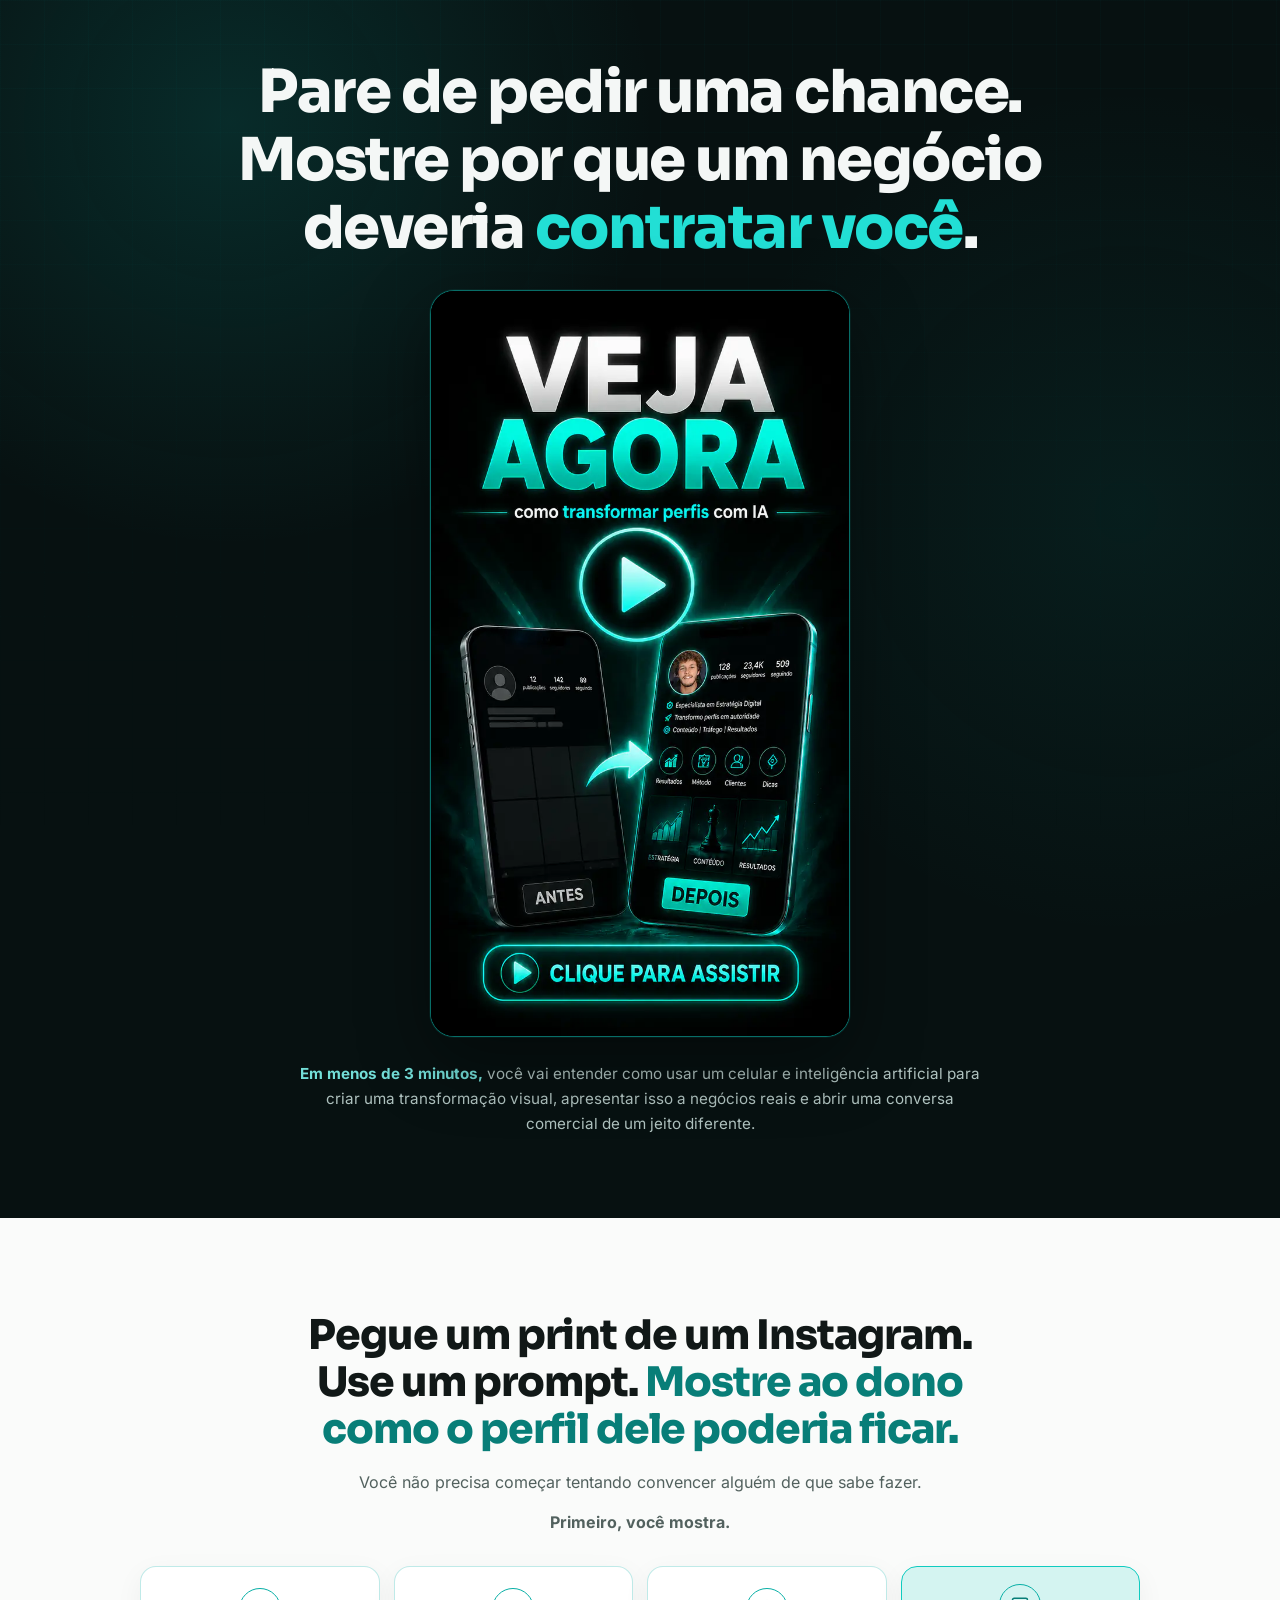
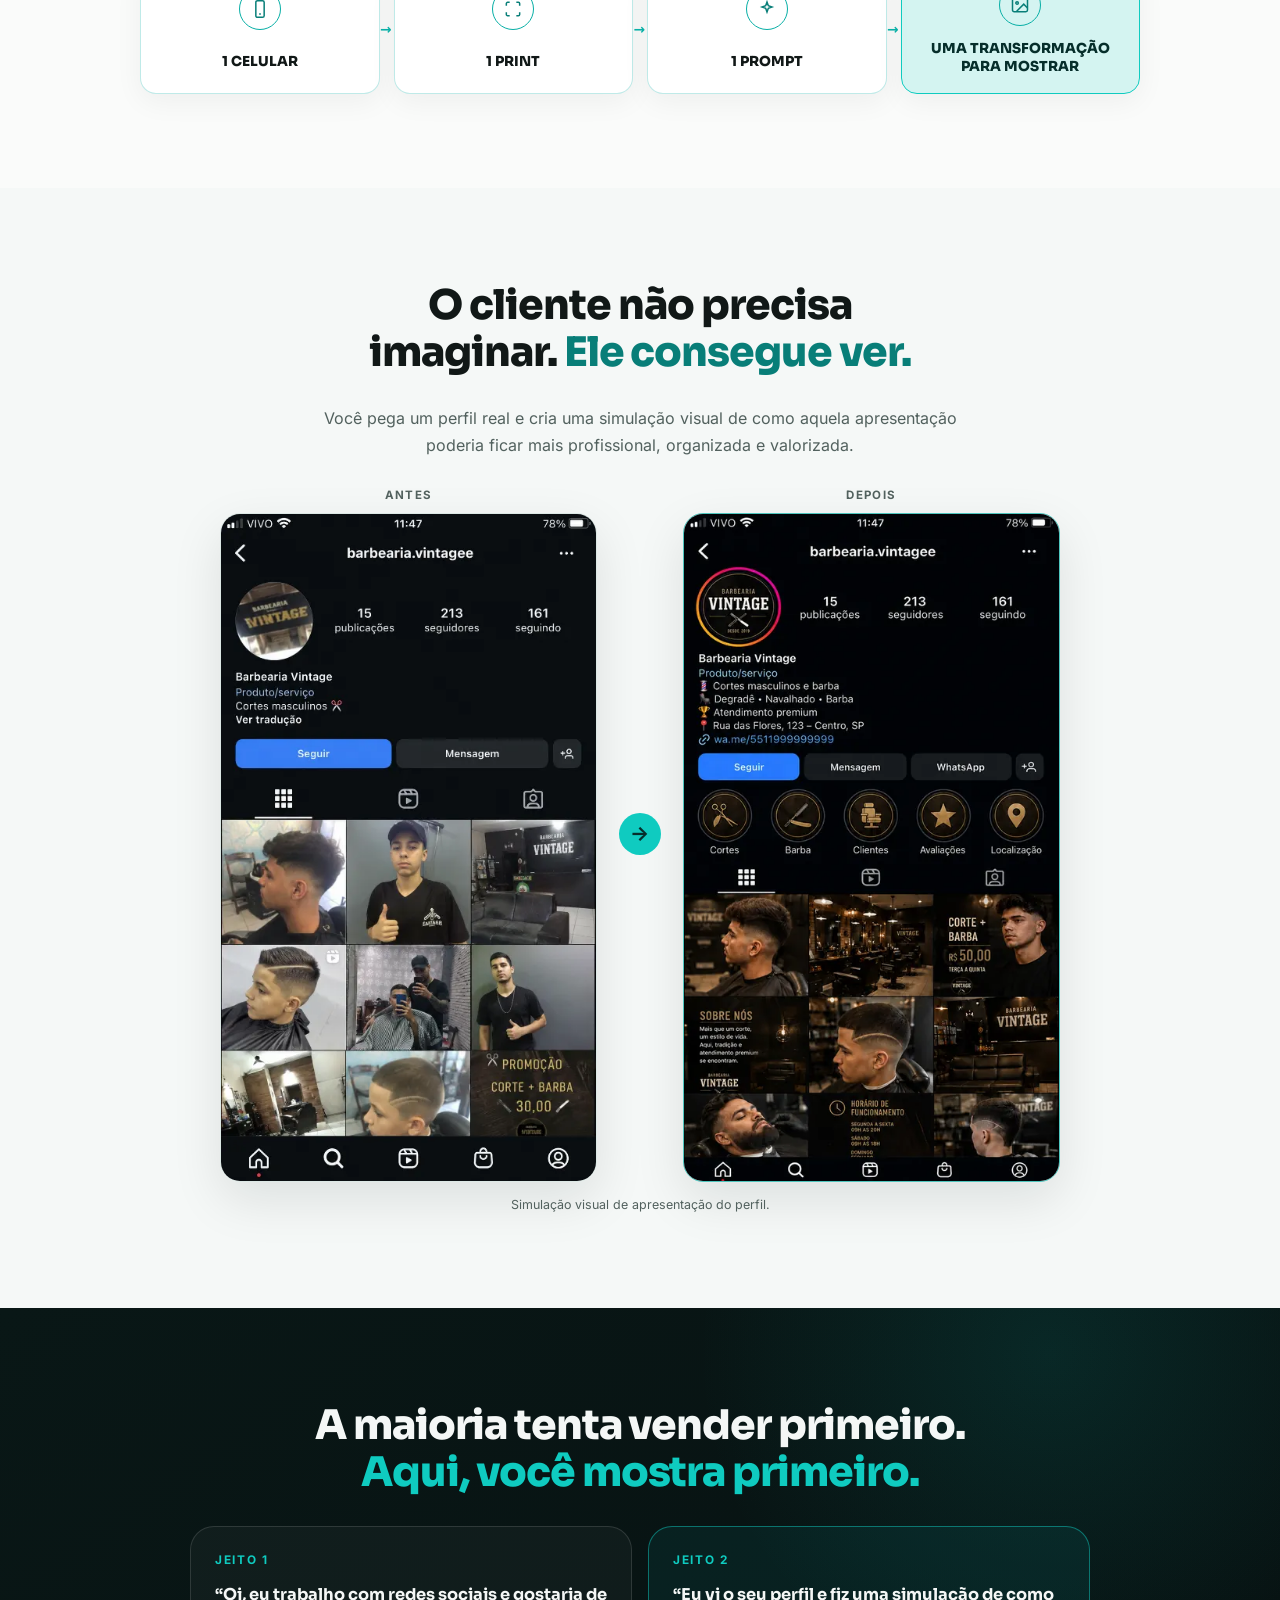
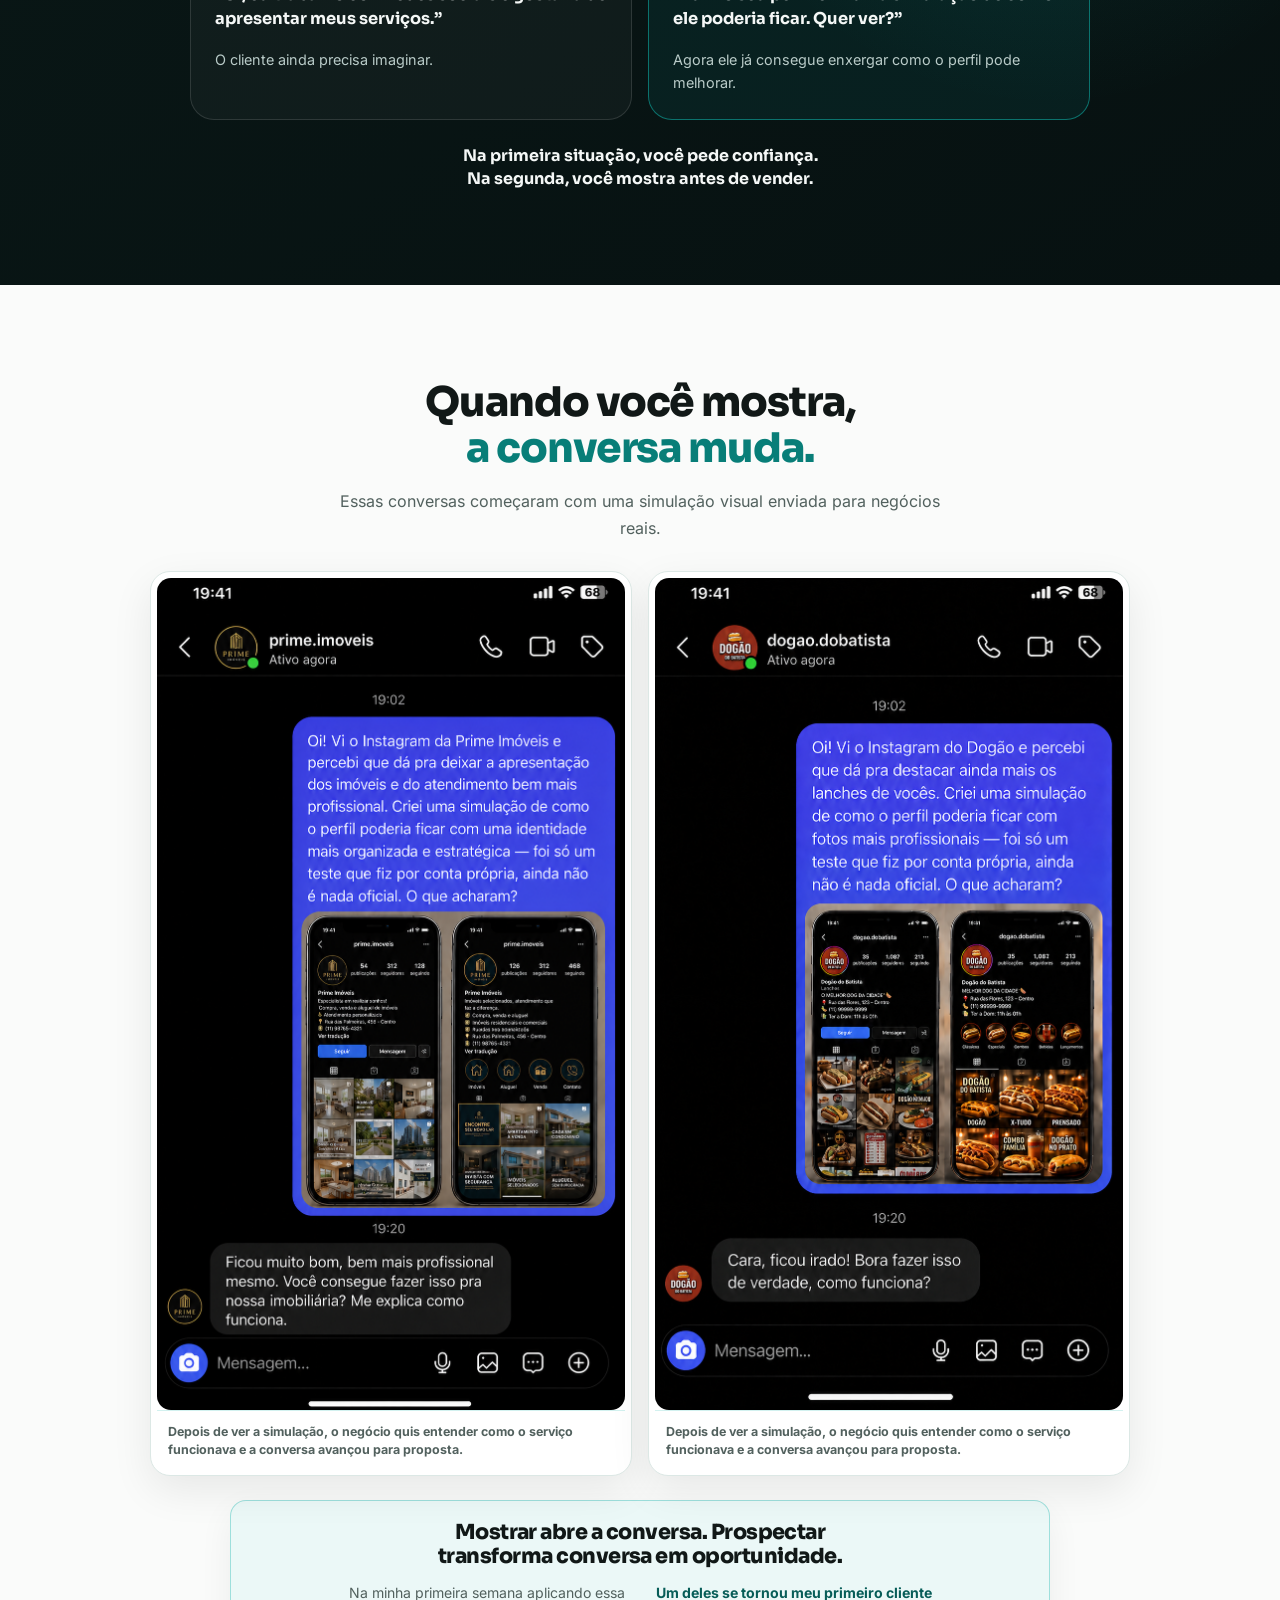
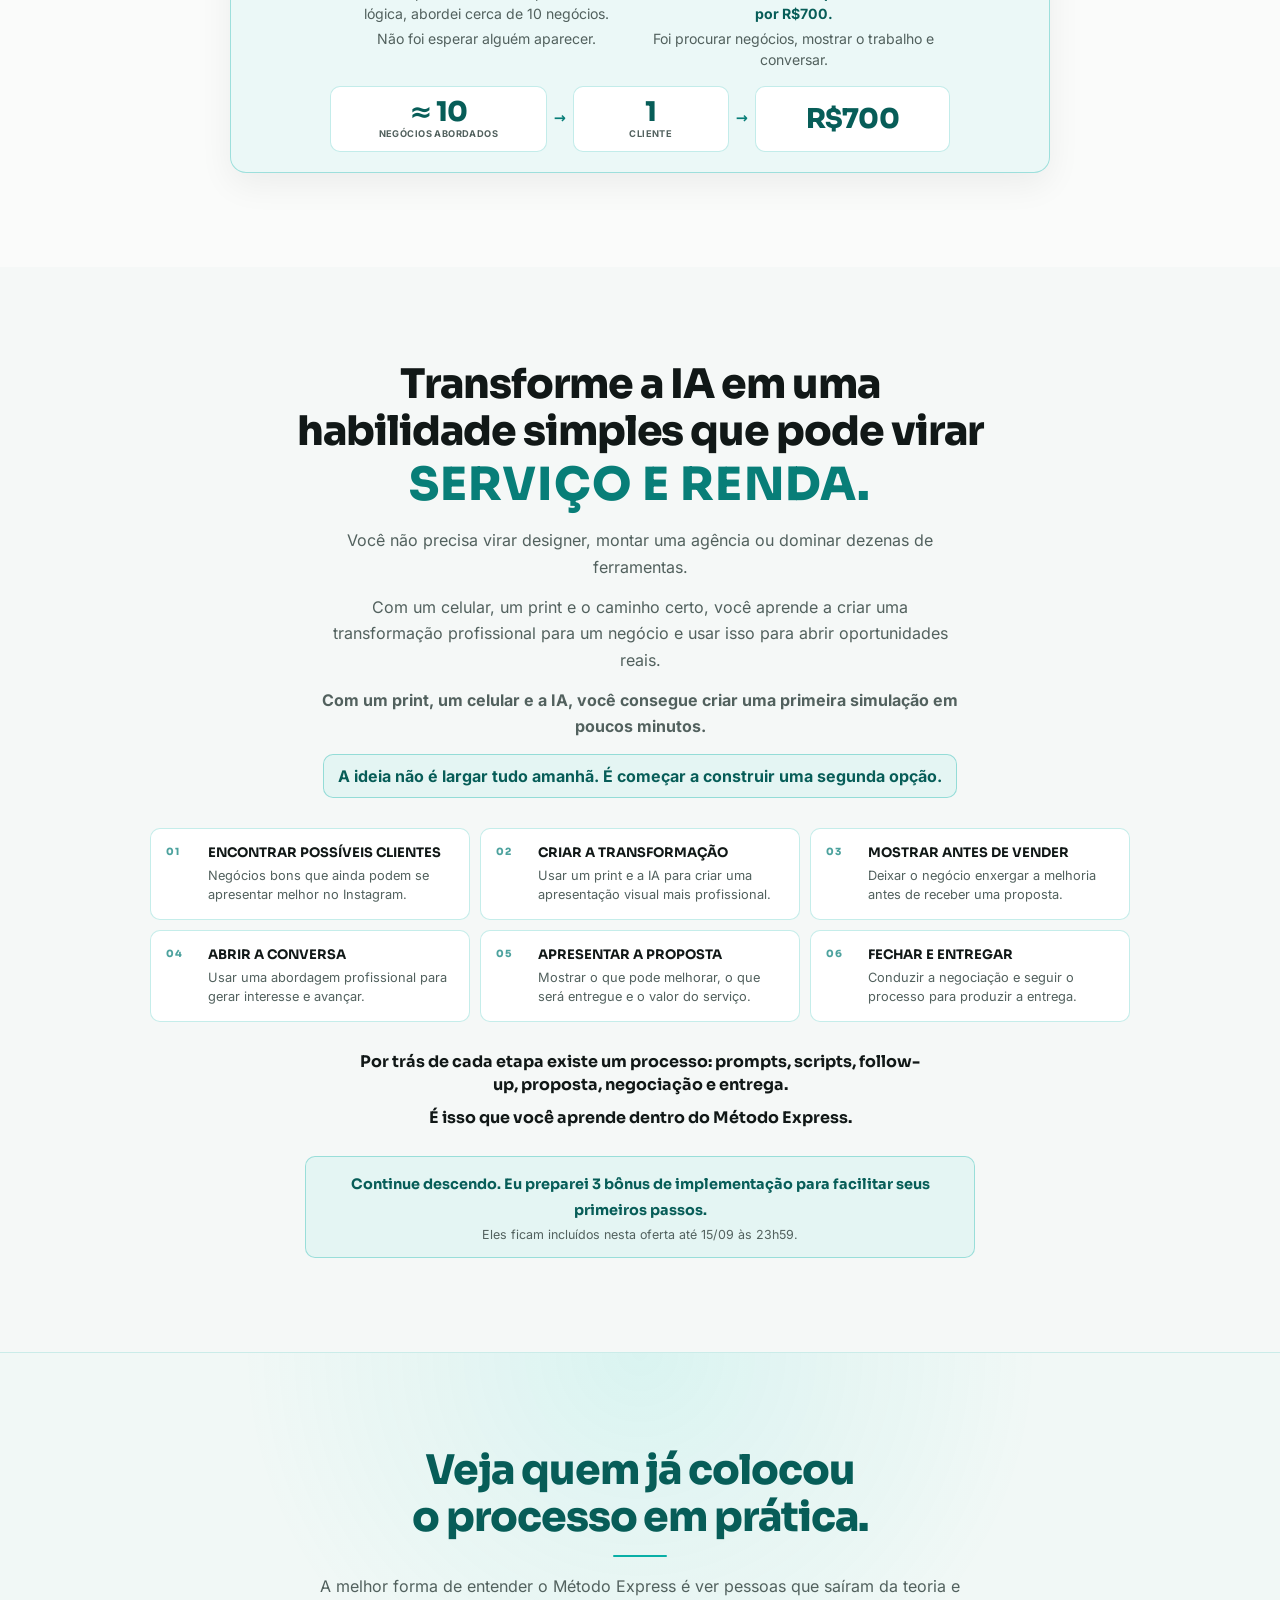
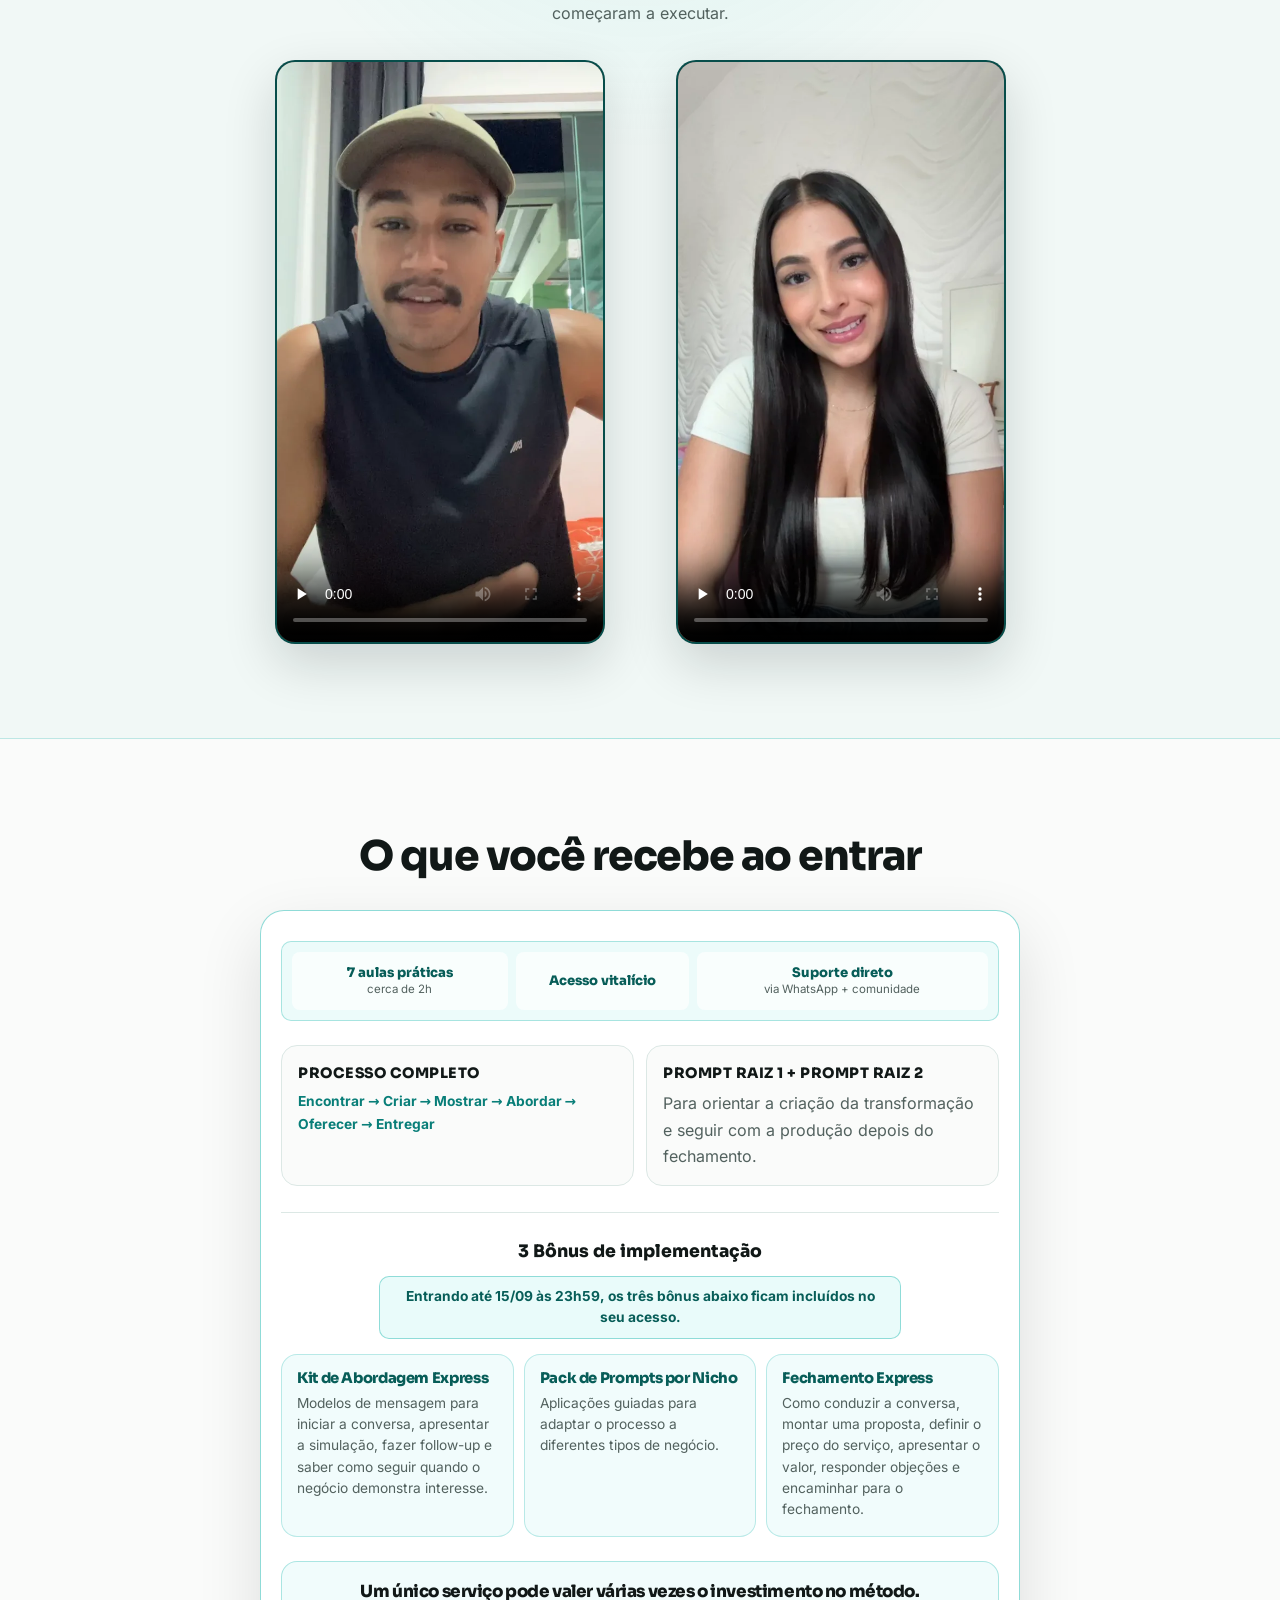
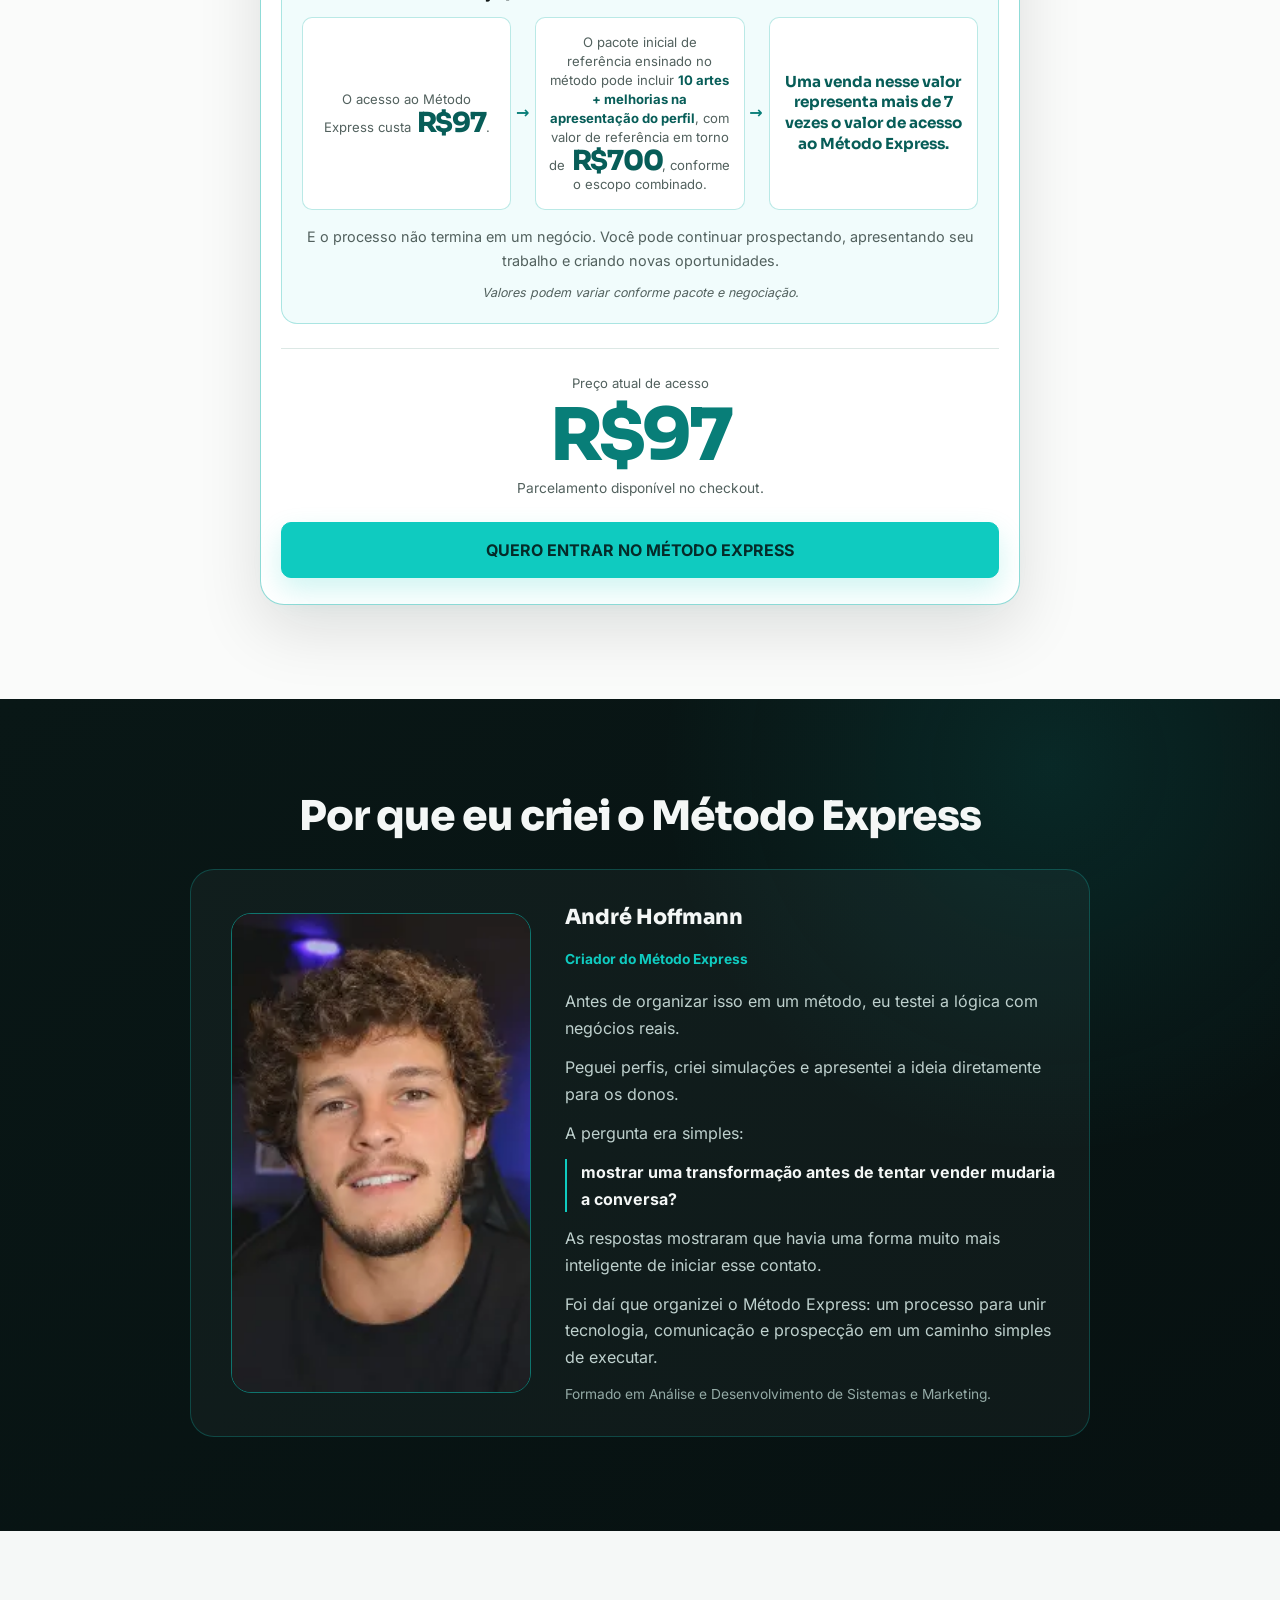
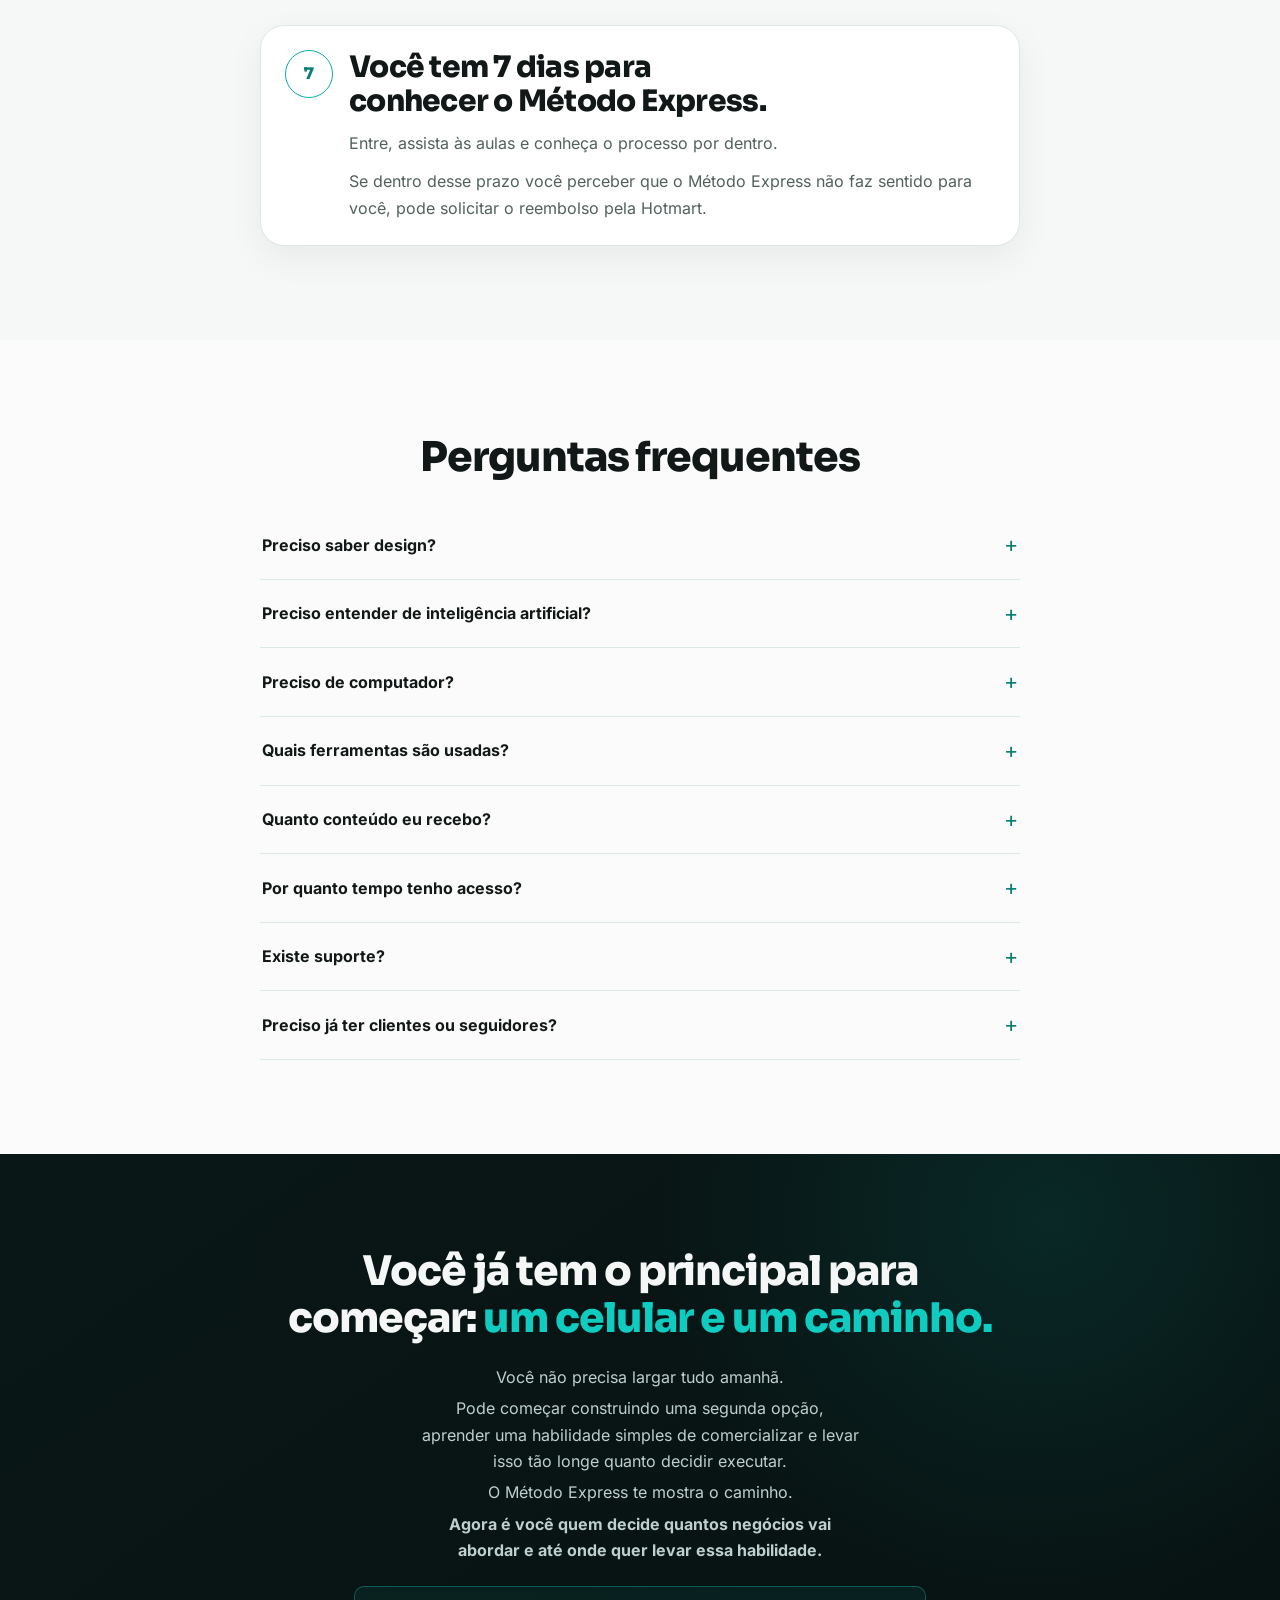
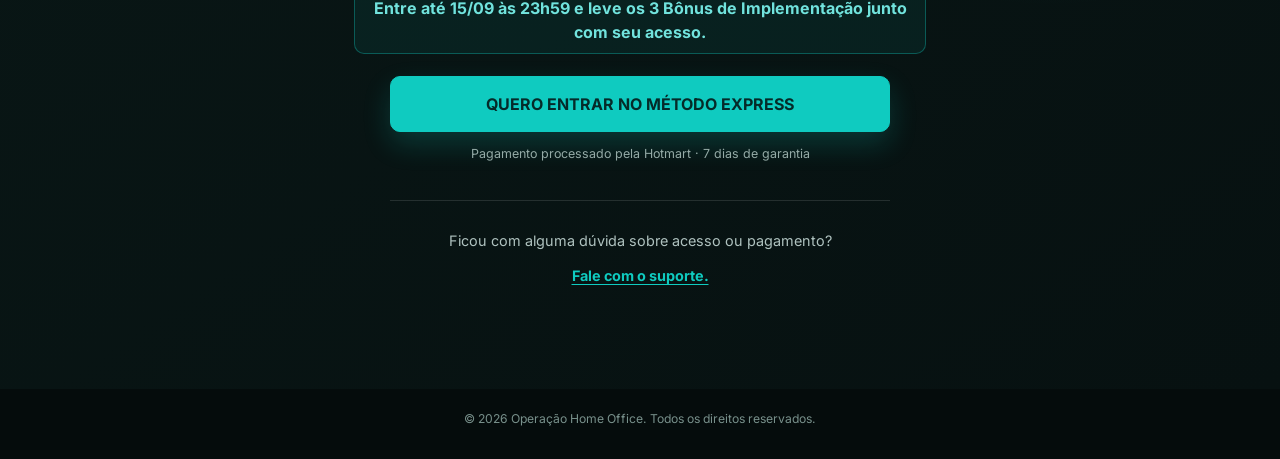
==== index.html @ 5eae1a24 "feat: finalize Metodo Express sales landing" ====
<!DOCTYPE html>
<html lang="pt-BR">
<head>
  <meta charset="UTF-8">
  <meta name="viewport" content="width=device-width, initial-scale=1.0">
  <title>Método Express — Mostre primeiro | Operação Home Office</title>
  <meta name="description" content="Conheça o processo para encontrar uma oportunidade, criar uma transformação visual e mostrar algo concreto a um possível cliente.">
  <meta name="robots" content="index, follow">
  <link rel="canonical" href="https://operacaohomeoffice.vercel.app/">

  <meta property="og:type" content="website">
  <meta property="og:locale" content="pt_BR">
  <meta property="og:site_name" content="Operação Home Office">
  <meta property="og:title" content="Método Express — Mostre primeiro">
  <meta property="og:description" content="Um processo para transformar um print em algo concreto para mostrar a um possível cliente.">
  <meta property="og:image" content="https://operacaohomeoffice.vercel.app/assets/images/og-image.jpg">
  <meta property="og:image:width" content="1200">
  <meta property="og:image:height" content="630">
  <meta property="og:url" content="https://operacaohomeoffice.vercel.app/">

  <meta name="twitter:card" content="summary_large_image">
  <meta name="twitter:title" content="Método Express — Mostre primeiro">
  <meta name="twitter:description" content="Um processo para transformar um print em algo concreto para mostrar a um possível cliente.">
  <meta name="twitter:image" content="https://operacaohomeoffice.vercel.app/assets/images/og-image.jpg">

  <meta name="theme-color" content="#071111">
  <link rel="icon" type="image/png" href="assets/images/favicon.png">
  <link rel="apple-touch-icon" sizes="512x512" href="assets/images/favicon.png">
  <link rel="preload" href="assets/fonts/inter-var.woff2" as="font" type="font/woff2" crossorigin>
  <link rel="preload" href="assets/fonts/sora-var.woff2" as="font" type="font/woff2" crossorigin>
  <link rel="preload" href="assets/images/vsl-poster.webp" as="image" type="image/webp" fetchpriority="high">

  <style>
    @font-face {
      font-family: 'Inter';
      font-style: normal;
      font-weight: 400 700;
      font-display: swap;
      src: url('assets/fonts/inter-var.woff2') format('woff2');
      unicode-range: U+0000-00FF, U+0131, U+0152-0153, U+02BB-02BC, U+02C6, U+02DA, U+02DC, U+0304, U+0308, U+0329, U+2000-206F, U+20AC, U+2122, U+2191, U+2193, U+2212, U+2215, U+FEFF, U+FFFD;
    }

    @font-face {
      font-family: 'Sora';
      font-style: normal;
      font-weight: 700 800;
      font-display: swap;
      src: url('assets/fonts/sora-var.woff2') format('woff2');
      unicode-range: U+0000-00FF, U+0131, U+0152-0153, U+02BB-02BC, U+02C6, U+02DA, U+02DC, U+0304, U+0308, U+0329, U+2000-206F, U+20AC, U+2122, U+2191, U+2193, U+2212, U+2215, U+FEFF, U+FFFD;
    }

    :root {
      --dark: #071111;
      --dark-soft: #091716;
      --teal: #0FCBC0;
      --teal-dark: #08AFA6;
      --teal-ink: #087E78;
      --light: #FAFBFA;
      --light-alt: #F5F8F7;
      --ink: #111817;
      --muted: #52615E;
      --line: #DCE8E5;
      --white: #F4F7F6;
      --font-display: 'Sora', 'Inter', system-ui, sans-serif;
      --font-body: 'Inter', system-ui, -apple-system, 'Segoe UI', sans-serif;
      --radius-sm: 10px;
      --radius-md: 16px;
      --radius-lg: 24px;
      --container: 1100px;
      --measure: 64ch;
      --shadow: 0 18px 50px rgba(7, 17, 17, 0.10);
    }

    * { box-sizing: border-box; }

    html {
      scroll-behavior: smooth;
      -webkit-text-size-adjust: 100%;
    }

    body {
      margin: 0;
      color: var(--ink);
      background: var(--light);
      font-family: var(--font-body);
      line-height: 1.65;
      -webkit-font-smoothing: antialiased;
      overflow-x: hidden;
    }

    img, video, iframe, svg { display: block; max-width: 100%; }
    p, blockquote { margin: 0; }
    ul, ol { margin: 0; padding: 0; list-style: none; }
    a { color: inherit; }

    :focus-visible {
      outline: 3px solid var(--teal);
      outline-offset: 4px;
      border-radius: 6px;
    }

    .container {
      width: 100%;
      max-width: var(--container);
      margin: 0 auto;
      padding: 0 20px;
    }

    .section { padding: 64px 0; }
    .section-light { background: var(--light); }
    .section-alt { background: var(--light-alt); }

    .section-dark {
      color: var(--white);
      background:
        radial-gradient(circle at 82% 8%, rgba(15, 203, 192, 0.11), transparent 30%),
        linear-gradient(145deg, var(--dark-soft), var(--dark));
    }

    h1, h2, h3 {
      margin: 0;
      font-family: var(--font-display);
      font-weight: 800;
      line-height: 1.15;
      letter-spacing: -0.025em;
      text-wrap: balance;
    }

    h2 {
      max-width: 25ch;
      margin: 0 auto;
      font-size: clamp(1.65rem, 6vw, 2.55rem);
      text-align: center;
    }

    h3 { font-size: 1.05rem; }

    .accent { color: var(--teal-ink); }
    .section-dark .accent { color: var(--teal); }

    .section-head {
      max-width: 760px;
      margin: 0 auto 30px;
      text-align: center;
    }

    .section-head > p,
    .section-head .prose { margin-top: 16px; }

    .prose {
      max-width: var(--measure);
      margin-left: auto;
      margin-right: auto;
      color: var(--muted);
      font-size: 1rem;
    }

    .prose p + p { margin-top: 14px; }
    .section-dark .prose { color: #BED0CD; }

    .closing {
      max-width: 48ch;
      margin: 24px auto 0;
      font-family: var(--font-display);
      font-weight: 700;
      line-height: 1.45;
      text-align: center;
    }

    .hero {
      position: relative;
      padding: 38px 0 68px;
      color: var(--white);
      background:
        radial-gradient(circle at 18% 10%, rgba(15, 203, 192, 0.14), transparent 28%),
        radial-gradient(circle at 88% 42%, rgba(8, 175, 166, 0.08), transparent 32%),
        var(--dark);
      overflow: hidden;
    }

    .hero::before {
      content: '';
      position: absolute;
      inset: 0;
      pointer-events: none;
      background-image:
        linear-gradient(rgba(15, 203, 192, 0.025) 1px, transparent 1px),
        linear-gradient(90deg, rgba(15, 203, 192, 0.025) 1px, transparent 1px);
      background-size: 44px 44px;
      mask-image: linear-gradient(to bottom, black, transparent 74%);
    }

    .hero .container { position: relative; }

    .hero-copy {
      max-width: 860px;
      margin: 0 auto 22px;
      text-align: center;
    }

    .hero h1 {
      max-width: 21ch;
      margin: 0 auto;
      font-size: clamp(2rem, 8vw, 3.75rem);
    }

    .hero h1 .accent {
      display: inline-block;
      color: #22DFD5;
      font-weight: 800;
      white-space: nowrap;
    }

    .hero-sub {
      max-width: 680px;
      margin: 24px auto 0;
      color: #AFC2BF;
      font-size: clamp(0.84rem, 3.1vw, 0.95rem);
      line-height: 1.65;
      text-align: center;
    }

    .hero-sub-lead { color: #73DED8; font-weight: 700; }

    .vsl-wrap {
      width: min(92vw, 420px);
      margin: 0 auto;
    }

    .vsl-player {
      position: relative;
      width: 100%;
      aspect-ratio: 9 / 16;
      overflow: hidden;
      border: 1px solid rgba(15, 203, 192, 0.52);
      border-radius: var(--radius-lg);
      background: #020707;
      box-shadow: 0 0 0 1px rgba(15, 203, 192, 0.08), 0 24px 70px rgba(0, 0, 0, 0.42);
    }

    .vsl-launch,
    .vsl-launch img,
    .vsl-yt-target,
    .vsl-yt-target iframe {
      position: absolute;
      inset: 0;
      width: 100%;
      height: 100%;
    }

    .vsl-launch {
      display: block;
      cursor: pointer;
      background: #020707;
    }

    .vsl-launch img {
      object-fit: cover;
      object-position: center;
      transition: filter 200ms ease;
    }

    .vsl-launch:hover img { filter: brightness(1.06); }
    .vsl-yt-target iframe { border: 0; }

    .mechanism-flow {
      display: grid;
      gap: 22px;
      max-width: 620px;
      margin: 28px auto 0;
    }

    .mechanism-card {
      position: relative;
      display: grid;
      grid-template-columns: 42px 1fr;
      align-items: center;
      gap: 12px;
      min-height: 74px;
      padding: 14px 16px;
      border: 1px solid rgba(8, 175, 166, 0.26);
      border-radius: var(--radius-md);
      background: #FFFFFF;
      box-shadow: 0 8px 28px rgba(7, 17, 17, 0.05);
      font-family: var(--font-display);
      font-size: 0.86rem;
      font-weight: 800;
      line-height: 1.3;
      text-transform: uppercase;
    }

    .mechanism-card:not(:last-child)::after {
      content: '↓';
      position: absolute;
      left: 50%;
      bottom: -24px;
      color: var(--teal-dark);
      transform: translateX(-50%);
    }

    .mechanism-card:last-child {
      color: #062E2B;
      border-color: var(--teal);
      background: rgba(15, 203, 192, 0.16);
    }

    .line-icon {
      display: grid;
      place-items: center;
      width: 42px;
      height: 42px;
      border: 1px solid var(--teal-dark);
      border-radius: 50%;
      color: var(--teal-ink);
    }

    .ba-intro { margin-bottom: 28px; text-align: center; }

    .quote-line {
      max-width: 620px;
      margin: 18px auto;
      padding: 16px 18px;
      border-left: 3px solid var(--teal-dark);
      border-radius: 0 var(--radius-sm) var(--radius-sm) 0;
      background: #FFFFFF;
      color: var(--ink);
      font-family: var(--font-display);
      font-weight: 700;
    }

    .ba {
      display: grid;
      grid-template-columns: 1fr;
      justify-items: center;
      gap: 12px;
      max-width: 840px;
      margin: 0 auto;
    }

    .ba-shot { width: min(100%, 280px); margin: 0; }

    .ba-label {
      margin-bottom: 8px;
      color: var(--muted);
      font-size: 0.72rem;
      font-weight: 700;
      letter-spacing: 0.12em;
      text-align: center;
      text-transform: uppercase;
    }

    .ba-shot img {
      width: 100%;
      height: auto;
      border: 1px solid var(--line);
      border-radius: 20px;
      box-shadow: var(--shadow);
    }

    .ba-shot-after img { border-color: rgba(8, 175, 166, 0.7); }

    .ba-arrow {
      display: grid;
      place-items: center;
      width: 42px;
      height: 42px;
      border-radius: 50%;
      color: #062E2B;
      background: var(--teal);
      font-size: 1.25rem;
      font-weight: 800;
    }

    .change-strip {
      max-width: 880px;
      margin: 26px auto 0;
      padding: 16px 18px;
      border: 1px solid var(--line);
      border-radius: var(--radius-md);
      background: #FFFFFF;
      color: var(--teal-ink);
      font-weight: 700;
      text-align: center;
    }

    .disclaimer {
      max-width: 62ch;
      margin: 14px auto 0;
      color: var(--muted);
      font-size: 0.78rem;
      line-height: 1.5;
      text-align: center;
    }

    .ways {
      display: grid;
      gap: 16px;
      max-width: 900px;
      margin: 30px auto 0;
    }

    .way-card {
      padding: 24px;
      border: 1px solid rgba(244, 247, 246, 0.13);
      border-radius: var(--radius-lg);
      background: rgba(255, 255, 255, 0.035);
    }

    .way-card-strong {
      border-color: rgba(15, 203, 192, 0.48);
      background: rgba(15, 203, 192, 0.075);
    }

    .way-tag {
      margin-bottom: 12px;
      color: var(--teal);
      font-size: 0.74rem;
      font-weight: 800;
      letter-spacing: 0.14em;
      text-transform: uppercase;
    }

    .way-card blockquote {
      color: var(--white);
      font-family: var(--font-display);
      font-size: 1.02rem;
      font-weight: 700;
      line-height: 1.5;
    }

    .way-note {
      margin-top: 16px;
      color: #B9CBC8;
      font-size: 0.9rem;
    }

    .proof-section { padding-top: 54px; padding-bottom: 58px; }

    .proof-grid {
      display: grid;
      gap: 16px;
      max-width: 980px;
      margin: 26px auto 0;
    }

    .proof-card {
      display: flex;
      flex-direction: column;
      margin: 0;
      padding: 6px;
      overflow: hidden;
      border: 1px solid var(--line);
      border-radius: 20px;
      background: #FFFFFF;
      box-shadow: 0 14px 40px rgba(7, 17, 17, 0.08);
    }

    .proof-card img {
      width: 100%;
      height: auto;
      border-radius: 14px;
    }

    .proof-result {
      margin: 0;
      padding: 12px 11px 10px;
      border-top: 1px solid rgba(8, 175, 166, 0.18);
      color: var(--muted);
      font-size: 0.78rem;
      font-weight: 700;
      line-height: 1.45;
      text-align: left;
    }

    .founder-case {
      max-width: 820px;
      margin: 24px auto 0;
      padding: 20px;
      border: 1px solid rgba(8, 175, 166, 0.34);
      border-radius: var(--radius-md);
      background: rgba(15, 203, 192, 0.06);
      box-shadow: 0 12px 34px rgba(7, 17, 17, 0.06);
      text-align: center;
    }

    .founder-case h3 {
      max-width: 38ch;
      margin: 0 auto;
      color: var(--ink);
      font-size: clamp(1.05rem, 3.5vw, 1.3rem);
    }

    .founder-case-story {
      display: grid;
      gap: 4px;
      max-width: 66ch;
      margin: 13px auto 0;
      color: var(--muted);
      font-size: 0.88rem;
      line-height: 1.5;
    }

    .founder-case-story strong { color: #075D58; }

    .case-metrics {
      display: grid;
      grid-template-columns: minmax(0, 1fr) auto minmax(0, 0.72fr) auto minmax(0, 0.9fr);
      gap: 7px;
      align-items: center;
      max-width: 620px;
      margin: 16px auto 0;
    }

    .case-metric {
      display: grid;
      gap: 2px;
      align-content: center;
      min-width: 0;
      min-height: 66px;
      padding: 8px 5px;
      border: 1px solid rgba(8, 175, 166, 0.24);
      border-radius: var(--radius-sm);
      background: #FFFFFF;
    }

    .case-metric strong {
      color: #075D58;
      font-family: var(--font-display);
      font-size: clamp(1.15rem, 5vw, 1.7rem);
      font-weight: 800;
      line-height: 1;
      letter-spacing: -0.035em;
    }

    .case-metric span {
      color: var(--muted);
      font-size: 0.58rem;
      font-weight: 800;
      line-height: 1.25;
      letter-spacing: 0.045em;
      text-transform: uppercase;
    }

    .case-arrow {
      color: var(--teal-ink);
      font-family: var(--font-display);
      font-size: 0.9rem;
      font-weight: 800;
    }

    .process-flow {
      display: grid;
      grid-template-columns: 1fr;
      gap: 10px;
      max-width: 980px;
      margin: 28px auto;
      counter-reset: process;
    }

    .process-flow li {
      counter-increment: process;
      display: grid;
      grid-template-columns: 32px 1fr;
      column-gap: 10px;
      align-items: start;
      min-width: 0;
      padding: 15px;
      border: 1px solid rgba(8, 175, 166, 0.23);
      border-radius: var(--radius-sm);
      background: #FFFFFF;
    }

    .process-flow li::before {
      content: '0' counter(process);
      grid-row: 1 / span 2;
      color: rgba(8, 126, 120, 0.72);
      font-family: var(--font-display);
      font-size: 0.62rem;
      font-weight: 800;
      letter-spacing: 0.14em;
    }

    .process-flow strong {
      color: var(--ink);
      font-family: var(--font-display);
      font-size: 0.82rem;
      line-height: 1.35;
      text-transform: uppercase;
    }

    .process-flow span {
      margin-top: 4px;
      color: var(--muted);
      font-size: 0.8rem;
      line-height: 1.5;
    }

    #processo .section-head { max-width: 820px; }

    #processo h2 { max-width: 23ch; }

    .process-outcome {
      display: block;
      margin-top: 0.08em;
      font-size: 1.12em;
      letter-spacing: 0.025em;
      text-transform: uppercase;
    }

    .second-option-callout {
      width: fit-content;
      max-width: 100%;
      margin-left: auto !important;
      margin-right: auto;
      padding: 9px 14px;
      border: 1px solid rgba(8, 175, 166, 0.36);
      border-radius: var(--radius-sm);
      color: #075D58;
      background: rgba(15, 203, 192, 0.07);
      line-height: 1.5;
    }

    .process-closing p + p { margin-top: 10px; }

    .process-teaser {
      max-width: 670px;
      margin: 26px auto 0;
      padding: 13px 17px;
      border: 1px solid rgba(8, 175, 166, 0.34);
      border-radius: var(--radius-sm);
      color: #075D58;
      background: rgba(15, 203, 192, 0.07);
      text-align: center;
    }

    .process-teaser strong {
      font-family: var(--font-display);
      font-size: 0.9rem;
      line-height: 1.45;
    }

    .process-teaser span {
      display: block;
      margin-top: 4px;
      color: var(--muted);
      font-size: 0.78rem;
      line-height: 1.45;
    }

    .prompt-assets {
      display: grid;
      gap: 12px;
      max-width: 560px;
      margin: 24px auto;
    }

    .prompt-asset {
      padding: 17px;
      border: 1px solid var(--teal-dark);
      border-radius: var(--radius-md);
      color: #063E3A;
      background: rgba(15, 203, 192, 0.10);
      font-family: var(--font-display);
      font-weight: 800;
      letter-spacing: 0.08em;
      text-align: center;
    }

    .niches {
      max-width: 760px;
      margin: 24px auto 0;
      color: var(--teal-ink);
      font-size: 0.9rem;
      font-weight: 700;
      line-height: 1.75;
      text-align: center;
    }

    .testimonials {
      display: grid;
      gap: 22px;
      max-width: 780px;
      margin: 30px auto 0;
    }

    .testimonials-section {
      border-top: 1px solid rgba(8, 175, 166, 0.16);
      border-bottom: 1px solid rgba(8, 175, 166, 0.22);
      background:
        radial-gradient(circle at 50% 0%, rgba(15, 203, 192, 0.10), transparent 34%),
        #F1F8F6;
    }

    .testimonials-section .section-head { margin-bottom: 34px; }

    .testimonials-section h2 { color: #075D58; }

    .testimonials-section h2::after {
      content: '';
      display: block;
      width: 54px;
      height: 2px;
      margin: 14px auto 0;
      border-radius: 999px;
      background: var(--teal-dark);
    }

    .testimonial-video {
      width: min(100%, 330px);
      margin: 0 auto;
      overflow: hidden;
      border: 2px solid rgba(8, 175, 166, 0.38);
      border-radius: 20px;
      background: var(--dark);
      box-shadow: 0 20px 52px rgba(7, 17, 17, 0.16);
    }

    .testimonial-video video {
      width: 100%;
      height: auto;
      aspect-ratio: 9 / 16;
      object-fit: cover;
    }

    .author-card {
      display: grid;
      gap: 24px;
      align-items: center;
      max-width: 900px;
      margin: 30px auto 0;
      padding: 22px;
      border: 1px solid rgba(15, 203, 192, 0.25);
      border-radius: var(--radius-lg);
      background: rgba(255, 255, 255, 0.035);
    }

    .author-photo {
      width: min(100%, 300px);
      aspect-ratio: 1;
      margin: 0 auto;
      object-fit: cover;
      border: 1px solid rgba(15, 203, 192, 0.5);
      border-radius: 20px;
    }

    .author-name {
      margin-bottom: 2px;
      color: var(--white);
      font-family: var(--font-display);
      font-size: 1.3rem;
      font-weight: 800;
    }

    .author-role {
      margin-bottom: 18px;
      color: var(--teal);
      font-size: 0.86rem;
      font-weight: 700;
    }

    .author-copy p + p { margin-top: 13px; }

    .author-question {
      padding-left: 14px;
      border-left: 2px solid var(--teal);
      color: var(--white);
      font-weight: 700;
    }

    .author-credentials {
      color: #94AAA6;
      font-size: 0.86rem;
    }

    .offer-card {
      max-width: 760px;
      margin: 30px auto 0;
      padding: 26px 20px;
      border: 1px solid rgba(8, 175, 166, 0.45);
      border-radius: var(--radius-lg);
      background: #FFFFFF;
      box-shadow: 0 24px 65px rgba(7, 17, 17, 0.12);
    }

    .offer-facts {
      display: grid;
      grid-template-columns: repeat(2, minmax(0, 1fr));
      gap: 8px;
      margin-top: 4px;
      padding: 10px;
      border: 1px solid rgba(8, 175, 166, 0.3);
      border-radius: var(--radius-sm);
      color: #075D58;
      background: rgba(15, 203, 192, 0.08);
      text-align: center;
    }

    .offer-fact {
      display: grid;
      align-content: center;
      min-height: 58px;
      padding: 7px 8px;
      border-radius: 8px;
      background: rgba(255, 255, 255, 0.72);
      font-size: 0.78rem;
      line-height: 1.35;
    }

    .offer-fact strong {
      font-family: var(--font-display);
      font-size: 0.82rem;
      font-weight: 800;
    }

    .offer-fact small { color: var(--muted); font-size: 0.72rem; }
    .offer-fact-support { grid-column: 1 / -1; }

    .offer-stack {
      display: grid;
      gap: 12px;
      margin-top: 24px;
    }

    .offer-product {
      padding: 16px;
      border: 1px solid var(--line);
      border-radius: var(--radius-md);
      color: var(--muted);
      background: var(--light);
    }

    .offer-product-title {
      display: block;
      margin-bottom: 5px;
      color: var(--ink);
      font-family: var(--font-display);
      font-size: 0.9rem;
      font-weight: 800;
      letter-spacing: 0.035em;
      text-transform: uppercase;
    }

    .offer-process {
      color: var(--teal-ink);
      font-size: 0.86rem;
      font-weight: 700;
    }

    .bonus-block {
      margin-top: 26px;
      padding-top: 24px;
      border-top: 1px solid var(--line);
    }

    .bonus-title {
      color: var(--ink);
      font-family: var(--font-display);
      font-size: 1.08rem;
      font-weight: 800;
      text-align: center;
    }

    .offer-urgency {
      width: fit-content;
      max-width: 58ch;
      margin: 10px auto 0;
      padding: 9px 14px;
      border: 1px solid rgba(8, 175, 166, 0.4);
      border-radius: var(--radius-sm);
      color: #075D58;
      background: rgba(15, 203, 192, 0.09);
      font-size: 0.86rem;
      font-weight: 800;
      line-height: 1.55;
      text-align: center;
    }

    .bonus-grid {
      display: grid;
      gap: 10px;
      margin-top: 15px;
    }

    .bonus-card {
      padding: 15px;
      border: 1px solid rgba(8, 175, 166, 0.24);
      border-radius: var(--radius-md);
      background: rgba(15, 203, 192, 0.055);
    }

    .bonus-card h3 {
      margin-bottom: 6px;
      color: #075D58;
      font-size: 0.92rem;
    }

    .bonus-card p {
      color: var(--muted);
      font-size: 0.86rem;
      line-height: 1.55;
    }

    .offer-note {
      margin-top: 22px;
      color: var(--ink);
      text-align: center;
    }

    .offer-note p + p { margin-top: 8px; }

    .investment-math {
      margin-top: 24px;
      padding: 20px;
      border: 1px solid rgba(8, 175, 166, 0.3);
      border-radius: var(--radius-md);
      background: rgba(15, 203, 192, 0.055);
      color: var(--muted);
      text-align: center;
    }

    .investment-math h3 {
      color: var(--ink);
      font-size: 1.05rem;
    }

    .investment-math p { margin-top: 10px; font-size: 0.9rem; }
    .investment-math strong { color: #075D58; }

    .math-steps {
      display: grid;
      gap: 26px;
      margin-top: 16px;
    }

    .investment-math .math-step {
      position: relative;
      display: flex;
      align-items: center;
      justify-content: center;
      min-width: 0;
      min-height: 112px;
      margin: 0;
      padding: 15px 13px;
      border: 1px solid rgba(8, 175, 166, 0.28);
      border-radius: var(--radius-sm);
      background: #FFFFFF;
      font-size: 0.82rem;
      line-height: 1.45;
    }

    .math-step:not(:last-child)::after {
      content: '↓';
      position: absolute;
      left: 50%;
      bottom: -23px;
      color: var(--teal-ink);
      font-family: var(--font-display);
      font-size: 1rem;
      font-weight: 800;
      transform: translateX(-50%);
    }

    .math-step:first-child strong,
    .math-step:nth-child(2) strong:last-of-type {
      display: inline-block;
      margin-left: 0.08em;
      font-family: var(--font-display);
      font-size: 1.72rem;
      font-weight: 800;
      line-height: 1;
      letter-spacing: -0.045em;
    }

    .math-step-result {
      color: #075D58;
      font-family: var(--font-display);
      font-size: 0.95rem !important;
      font-weight: 800;
      line-height: 1.38 !important;
    }

    .math-continuation { margin-top: 15px !important; }

    .investment-note {
      color: var(--muted);
      font-size: 0.78rem !important;
      font-style: italic;
    }

    .offer-price-block {
      margin-top: 24px;
      padding-top: 24px;
      border-top: 1px solid var(--line);
      text-align: center;
    }

    .offer-price-label { color: var(--muted); font-size: 0.82rem; }

    .offer-price {
      margin: 5px 0;
      color: #087E78;
      font-family: var(--font-display);
      font-size: clamp(3rem, 13vw, 4.5rem);
      font-weight: 800;
      line-height: 1;
      letter-spacing: -0.05em;
    }

    .offer-price-alt { color: var(--muted); font-size: 0.86rem; }

    .btn {
      display: inline-flex;
      align-items: center;
      justify-content: center;
      width: 100%;
      min-height: 56px;
      margin-top: 22px;
      padding: 15px 20px;
      border: 1px solid var(--teal);
      border-radius: var(--radius-sm);
      color: #052B29;
      background: var(--teal);
      box-shadow: 0 12px 28px rgba(15, 203, 192, 0.20);
      font-weight: 800;
      line-height: 1.25;
      text-align: center;
      text-decoration: none;
      text-transform: uppercase;
      transition: transform 180ms ease, background-color 180ms ease, box-shadow 180ms ease;
    }

    .btn:hover {
      background: #34D8CF;
      box-shadow: 0 16px 34px rgba(15, 203, 192, 0.27);
      transform: translateY(-2px);
    }

    .guarantee-card {
      display: grid;
      grid-template-columns: 48px 1fr;
      gap: 16px;
      max-width: 760px;
      margin: 0 auto;
      padding: 24px;
      border: 1px solid var(--line);
      border-radius: var(--radius-lg);
      background: #FFFFFF;
      box-shadow: 0 12px 36px rgba(7, 17, 17, 0.06);
    }

    .guarantee-mark {
      display: grid;
      place-items: center;
      width: 48px;
      height: 48px;
      border: 1px solid var(--teal-dark);
      border-radius: 50%;
      color: var(--teal-ink);
      font-family: var(--font-display);
      font-weight: 800;
    }

    .guarantee-card h2 {
      max-width: none;
      margin: 0 0 12px;
      font-size: clamp(1.3rem, 5vw, 1.85rem);
      text-align: left;
    }

    .guarantee-card p { color: var(--muted); }
    .guarantee-card p + p { margin-top: 12px; }

    .faq-list { max-width: 760px; margin: 26px auto 0; }
    .faq-item { border-bottom: 1px solid var(--line); }

    .faq-question {
      display: flex;
      align-items: center;
      justify-content: space-between;
      gap: 14px;
      width: 100%;
      padding: 16px 2px;
      border: 0;
      color: var(--ink);
      background: transparent;
      font: inherit;
      font-weight: 700;
      text-align: left;
      cursor: pointer;
    }

    .faq-icon {
      flex: 0 0 auto;
      color: var(--teal-ink);
      font-size: 1.35rem;
      font-weight: 400;
      transition: transform 200ms ease;
    }

    .faq-question[aria-expanded="true"] .faq-icon { transform: rotate(45deg); }

    .faq-answer {
      max-height: 0;
      overflow: hidden;
      transition: max-height 220ms ease;
    }

    .faq-answer p { padding: 0 2px 20px; color: var(--muted); }

    .final-section { text-align: center; }

    .final-copy {
      max-width: 44ch;
      margin: 22px auto 0;
      color: #BED0CD;
    }

    .final-copy p + p { margin-top: 5px; }

    .final-urgency {
      width: fit-content;
      max-width: 52ch;
      margin: 22px auto 0;
      padding: 9px 14px;
      border: 1px solid rgba(15, 203, 192, 0.34);
      border-radius: var(--radius-sm);
      color: #71E3DD;
      background: rgba(15, 203, 192, 0.07);
      font-weight: 800;
      line-height: 1.5;
    }

    .final-question {
      max-width: 28ch;
      margin: 24px auto 0;
      color: var(--teal);
      font-family: var(--font-display);
      font-size: clamp(1.45rem, 6vw, 2.25rem);
      font-weight: 800;
      line-height: 1.3;
      text-wrap: balance;
    }

    .final-after { max-width: 50ch; margin: 18px auto 0; color: #D5E2E0; }
    .final-section .btn { max-width: 500px; }
    .secure-note { margin-top: 12px; color: #94AAA6; font-size: 0.78rem; }

    .support {
      max-width: 500px;
      margin: 36px auto 0;
      padding-top: 28px;
      border-top: 1px solid rgba(244, 247, 246, 0.12);
      color: #AFC2BF;
      font-size: 0.9rem;
    }

    .support span { display: block; }

    .support-link {
      display: inline-block;
      margin-top: 4px;
      padding: 7px 4px;
      color: var(--teal);
      font-weight: 700;
      text-underline-offset: 3px;
    }

    .footer {
      padding: 20px 0 30px;
      color: #78908B;
      background: #050C0C;
      font-size: 0.76rem;
      text-align: center;
    }

    @media (min-width: 640px) {
      .container { padding: 0 28px; }
      .section { padding: 82px 0; }
      .hero { padding: 58px 0 82px; }
      .hero-copy { margin-bottom: 28px; }

      .ba {
        grid-template-columns: 1fr auto 1fr;
        align-items: center;
        justify-items: stretch;
        gap: 22px;
      }

      .ba-shot { width: auto; }
      .ba-arrow { transform: rotate(-90deg); }
      .ways { grid-template-columns: 1fr 1fr; }
      .proof-grid { grid-template-columns: repeat(2, minmax(0, 1fr)); }
      .founder-case-story { grid-template-columns: repeat(2, minmax(0, 1fr)); column-gap: 20px; }
      .process-flow { grid-template-columns: repeat(2, minmax(0, 1fr)); }
      .prompt-assets { grid-template-columns: 1fr 1fr; }
      .testimonials { grid-template-columns: 1fr 1fr; }
      .offer-facts { grid-template-columns: 1fr 0.8fr 1.35fr; }
      .offer-fact-support { grid-column: auto; }
      .offer-stack { grid-template-columns: repeat(2, minmax(0, 1fr)); }
      .bonus-grid { grid-template-columns: repeat(3, minmax(0, 1fr)); }
      .math-steps { grid-template-columns: repeat(3, minmax(0, 1fr)); gap: 24px; }

      .math-step:not(:last-child)::after {
        content: '→';
        left: auto;
        right: -19px;
        bottom: auto;
        top: 50%;
        transform: translateY(-50%);
      }

      .author-card { grid-template-columns: minmax(240px, 320px) 1fr; padding: 30px; }
    }

    @media (min-width: 760px) {
      .mechanism-flow {
        grid-template-columns: repeat(4, minmax(0, 1fr));
        gap: 14px;
        max-width: 1000px;
      }

      .mechanism-card {
        grid-template-columns: 1fr;
        justify-items: center;
        min-height: 128px;
        padding: 16px 10px;
        text-align: center;
      }

      .mechanism-card:not(:last-child)::after {
        content: '→';
        left: auto;
        right: -13px;
        bottom: auto;
        top: 50%;
        transform: translateY(-50%);
        z-index: 2;
      }

      .process-flow { grid-template-columns: repeat(3, minmax(0, 1fr)); }
    }

    @media (min-width: 1024px) {
      .section { padding: 94px 0; }
      .hero h1 { font-size: 3.7rem; }
    }

    @media (max-width: 359px) {
      .proof-section .container,
      #investimento .container { padding-left: 12px; padding-right: 12px; }
      .offer-card { padding-left: 14px; padding-right: 14px; }
    }

    @media (prefers-reduced-motion: reduce) {
      *, *::before, *::after {
        scroll-behavior: auto !important;
        transition-duration: 0.01ms !important;
      }
    }
  </style>

  <!-- Sem JS: o conteúdo permanece totalmente visível e os dois links de compra continuam funcionais. -->
  <script>
  !function (f, b, e, v, n, t, s) {
    if (f.fbq) return;
    n = f.fbq = function () {
      n.callMethod ? n.callMethod.apply(n, arguments) : n.queue.push(arguments);
    };
    if (!f._fbq) f._fbq = n;
    n.push = n; n.loaded = !0; n.version = '2.0'; n.queue = [];

    function start() {
      try {
        t = b.createElement(e); t.async = !0; t.src = v;
        s = b.getElementsByTagName(e)[0];
        s.parentNode.insertBefore(t, s);
      } catch (e) {
        // Bloqueio/falha do Pixel nunca pode afetar a landing.
      }
    }

    setTimeout(start, 1500);
  }(window, document, 'script', 'https://connect.facebook.net/en_US/fbevents.js');
  fbq('init', '3401433073361667');
  fbq('track', 'PageView');
  </script>
  <noscript><img height="1" width="1" style="display:none" src="https://www.facebook.com/tr?id=3401433073361667&amp;ev=PageView&amp;noscript=1" alt=""></noscript>
</head>
<body>
  <header class="hero" id="vsl" aria-labelledby="hero-titulo">
    <div class="container">
      <div class="hero-copy">
        <h1 id="hero-titulo">Pare de pedir uma chance. Mostre por que um negócio deveria <span class="accent">contratar você</span>.</h1>
      </div>

      <div class="vsl-wrap">
        <div class="vsl-player" id="vslPlayer">
          <a class="vsl-launch" id="vslStartOverlay" href="https://www.youtube.com/watch?v=fIDX2aD1TdQ" aria-label="Assistir à apresentação do Método Express no YouTube">
            <img src="assets/images/vsl-poster.webp" alt="Thumbnail oficial da apresentação em vídeo do Método Express" width="720" height="1279" loading="eager" fetchpriority="high" decoding="async">
          </a>
        </div>
      </div>

      <p class="hero-sub"><span class="hero-sub-lead">Em menos de 3 minutos,</span> você vai entender como usar um celular e inteligência artificial para criar uma transformação visual, apresentar isso a negócios reais e abrir uma conversa comercial de um jeito diferente.</p>
    </div>
  </header>

  <main>
    <section class="section section-light" id="mecanismo" aria-labelledby="mecanismo-titulo">
      <div class="container">
        <div class="section-head">
          <h2 id="mecanismo-titulo">Pegue um print de um Instagram. Use um prompt. <span class="accent">Mostre ao dono como o perfil dele poderia ficar.</span></h2>
          <div class="prose">
            <p>Você não precisa começar tentando convencer alguém de que sabe fazer.</p>
            <p><strong>Primeiro, você mostra.</strong></p>
          </div>
        </div>

        <ol class="mechanism-flow" aria-label="Mecanismo do Método Express">
          <li class="mechanism-card">
            <span class="line-icon" aria-hidden="true"><svg viewBox="0 0 24 24" width="20" height="20" fill="none" stroke="currentColor" stroke-width="1.8"><rect x="7" y="2" width="10" height="20" rx="2"/><line x1="11" y1="18" x2="13" y2="18"/></svg></span>
            <span>1 celular</span>
          </li>
          <li class="mechanism-card">
            <span class="line-icon" aria-hidden="true"><svg viewBox="0 0 24 24" width="20" height="20" fill="none" stroke="currentColor" stroke-width="1.8"><path d="M4 8V5.5A1.5 1.5 0 0 1 5.5 4H8M16 4h2.5A1.5 1.5 0 0 1 20 5.5V8M20 16v2.5a1.5 1.5 0 0 1-1.5 1.5H16M8 20H5.5A1.5 1.5 0 0 1 4 18.5V16"/></svg></span>
            <span>1 print</span>
          </li>
          <li class="mechanism-card">
            <span class="line-icon" aria-hidden="true"><svg viewBox="0 0 24 24" width="20" height="20" fill="none" stroke="currentColor" stroke-width="1.8"><path d="M12 3.5 13.6 8 18 9.6 13.6 11.2 12 15.7 10.4 11.2 6 9.6 10.4 8Z"/></svg></span>
            <span>1 prompt</span>
          </li>
          <li class="mechanism-card">
            <span class="line-icon" aria-hidden="true"><svg viewBox="0 0 24 24" width="20" height="20" fill="none" stroke="currentColor" stroke-width="1.8"><rect x="3" y="4" width="18" height="16" rx="2"/><circle cx="8.5" cy="9.5" r="1.5"/><path d="m21 15.5-4.5-4.5L8 19.5"/></svg></span>
            <span>Uma transformação para mostrar</span>
          </li>
        </ol>

      </div>
    </section>

    <section class="section section-alt" id="demonstracao" aria-labelledby="demo-titulo">
      <div class="container">
        <div class="section-head">
          <h2 id="demo-titulo">O cliente não precisa imaginar. <span class="accent">Ele consegue ver.</span></h2>
        </div>

        <div class="prose ba-intro">
          <p>Você pega um perfil real e cria uma simulação visual de como aquela apresentação poderia ficar mais profissional, organizada e valorizada.</p>
        </div>

        <div class="ba">
          <figure class="ba-shot">
            <figcaption class="ba-label">Antes</figcaption>
            <img src="assets/images/perfil-antes-480.webp" srcset="assets/images/perfil-antes-320.webp 320w, assets/images/perfil-antes-480.webp 480w" sizes="(min-width: 640px) 36vw, 280px" alt="Perfil de barbearia no Instagram antes, com apresentação visual desorganizada" width="480" height="853" loading="lazy" decoding="async">
          </figure>
          <span class="ba-arrow" aria-hidden="true">↓</span>
          <figure class="ba-shot ba-shot-after">
            <figcaption class="ba-label">Depois</figcaption>
            <img src="assets/images/perfil-depois-480.webp" srcset="assets/images/perfil-depois-320.webp 320w, assets/images/perfil-depois-480.webp 480w" sizes="(min-width: 640px) 36vw, 280px" alt="O mesmo perfil com bio, destaques e feed apresentados de forma mais consistente" width="480" height="853" loading="lazy" decoding="async">
          </figure>
        </div>

        <p class="disclaimer">Simulação visual de apresentação do perfil.</p>
      </div>
    </section>

    <section class="section section-dark" id="mostrar-primeiro" aria-labelledby="mostrar-titulo">
      <div class="container">
        <div class="section-head">
          <h2 id="mostrar-titulo">A maioria tenta vender primeiro. <span class="accent">Aqui, você mostra primeiro.</span></h2>
        </div>

        <div class="ways">
          <article class="way-card">
            <p class="way-tag">Jeito 1</p>
            <blockquote>“Oi, eu trabalho com redes sociais e gostaria de apresentar meus serviços.”</blockquote>
            <p class="way-note">O cliente ainda precisa imaginar.</p>
          </article>
          <article class="way-card way-card-strong">
            <p class="way-tag">Jeito 2</p>
            <blockquote>“Eu vi o seu perfil e fiz uma simulação de como ele poderia ficar. Quer ver?”</blockquote>
            <p class="way-note">Agora ele já consegue enxergar como o perfil pode melhorar.</p>
          </article>
        </div>

        <p class="closing">Na primeira situação, você pede confiança.<br>Na segunda, você mostra antes de vender.</p>
      </div>
    </section>

    <section class="section section-light proof-section" id="prova-mecanismo" aria-labelledby="prova-mecanismo-titulo">
      <div class="container">
        <div class="section-head">
          <h2 id="prova-mecanismo-titulo">Quando você mostra, <span class="accent">a conversa muda.</span></h2>
          <p class="prose">Essas conversas começaram com uma simulação visual enviada para negócios reais.</p>
        </div>

        <div class="proof-grid">
          <figure class="proof-card">
            <img src="assets/images/conversa1.png" alt="Conversa real após o envio de uma simulação visual para uma imobiliária" width="941" height="1672" loading="lazy" decoding="async">
            <figcaption class="proof-result">Depois de ver a simulação, o negócio quis entender como o serviço funcionava e a conversa avançou para proposta.</figcaption>
          </figure>
          <figure class="proof-card">
            <img src="assets/images/conversa2.png" alt="Conversa real após o envio de uma simulação visual para uma hamburgueria" width="941" height="1672" loading="lazy" decoding="async">
            <figcaption class="proof-result">Depois de ver a simulação, o negócio quis entender como o serviço funcionava e a conversa avançou para proposta.</figcaption>
          </figure>
        </div>

        <aside class="founder-case" aria-labelledby="founder-case-title">
          <h3 id="founder-case-title">Mostrar abre a conversa. Prospectar transforma conversa em oportunidade.</h3>
          <div class="founder-case-story">
            <p>Na minha primeira semana aplicando essa lógica, abordei cerca de 10 negócios.</p>
            <p><strong>Um deles se tornou meu primeiro cliente por R$700.</strong></p>
            <p>Não foi esperar alguém aparecer.</p>
            <p>Foi procurar negócios, mostrar o trabalho e conversar.</p>
          </div>
          <div class="case-metrics" aria-label="Cerca de 10 negócios abordados resultaram em 1 cliente de 700 reais">
            <span class="case-metric"><strong>≈ 10</strong><span>negócios abordados</span></span>
            <span class="case-arrow" aria-hidden="true">→</span>
            <span class="case-metric"><strong>1</strong><span>cliente</span></span>
            <span class="case-arrow" aria-hidden="true">→</span>
            <span class="case-metric"><strong>R$700</strong></span>
          </div>
        </aside>
      </div>
    </section>

    <section class="section section-alt" id="processo" aria-labelledby="processo-titulo">
      <div class="container">
        <div class="section-head">
          <h2 id="processo-titulo">Transforme a IA em uma habilidade simples que pode virar <span class="accent process-outcome">serviço e renda.</span></h2>
          <div class="prose">
            <p>Você não precisa virar designer, montar uma agência ou dominar dezenas de ferramentas.</p>
            <p>Com um celular, um print e o caminho certo, você aprende a criar uma transformação profissional para um negócio e usar isso para abrir oportunidades reais.</p>
            <p><strong>Com um print, um celular e a IA, você consegue criar uma primeira simulação em poucos minutos.</strong></p>
            <p class="second-option-callout"><strong>A ideia não é largar tudo amanhã. É começar a construir uma segunda opção.</strong></p>
          </div>
        </div>

        <ol class="process-flow" aria-label="Etapas do processo">
          <li><strong>Encontrar possíveis clientes</strong><span>Negócios bons que ainda podem se apresentar melhor no Instagram.</span></li>
          <li><strong>Criar a transformação</strong><span>Usar um print e a IA para criar uma apresentação visual mais profissional.</span></li>
          <li><strong>Mostrar antes de vender</strong><span>Deixar o negócio enxergar a melhoria antes de receber uma proposta.</span></li>
          <li><strong>Abrir a conversa</strong><span>Usar uma abordagem profissional para gerar interesse e avançar.</span></li>
          <li><strong>Apresentar a proposta</strong><span>Mostrar o que pode melhorar, o que será entregue e o valor do serviço.</span></li>
          <li><strong>Fechar e entregar</strong><span>Conduzir a negociação e seguir o processo para produzir a entrega.</span></li>
        </ol>

        <div class="closing process-closing">
          <p>Por trás de cada etapa existe um processo: prompts, scripts, follow-up, proposta, negociação e entrega.</p>
          <p><strong>É isso que você aprende dentro do Método Express.</strong></p>
        </div>

        <div class="process-teaser">
          <strong>Continue descendo. Eu preparei 3 bônus de implementação para facilitar seus primeiros passos.</strong>
          <span>Eles ficam incluídos nesta oferta até <time datetime="2026-09-15T23:59:00-03:00">15/09 às 23h59</time>.</span>
        </div>
      </div>
    </section>

    <section class="section section-light testimonials-section" id="depoimentos" aria-labelledby="depoimentos-titulo">
      <div class="container">
        <div class="section-head">
          <h2 id="depoimentos-titulo">Veja quem já colocou o processo em prática.</h2>
          <p class="prose">A melhor forma de entender o Método Express é ver pessoas que saíram da teoria e começaram a executar.</p>
        </div>

        <div class="testimonials">
          <div class="testimonial-video"><video src="assets/videos/depoimento-naldo.mp4" data-poster="assets/images/depoimento-naldo-poster.webp" controls playsinline preload="none" width="576" height="1024" aria-label="Depoimento em vídeo de um aluno do Método Express"></video></div>
          <div class="testimonial-video"><video src="assets/videos/depoimento-amanda.mp4" data-poster="assets/images/depoimento-amanda-poster.webp" controls playsinline preload="none" width="464" height="832" aria-label="Depoimento em vídeo de uma aluna do Método Express"></video></div>
        </div>
      </div>
    </section>

    <section class="section section-light" id="investimento" aria-labelledby="oferta-titulo">
      <div class="container">
        <div class="section-head">
          <h2 id="oferta-titulo">O que você recebe ao entrar</h2>
        </div>

        <div class="offer-card">
          <div class="offer-facts" aria-label="Informações de acesso ao Método Express">
            <span class="offer-fact"><strong>7 aulas práticas</strong><small>cerca de 2h</small></span>
            <span class="offer-fact"><strong>Acesso vitalício</strong></span>
            <span class="offer-fact offer-fact-support"><strong>Suporte direto</strong><small>via WhatsApp + comunidade</small></span>
          </div>

          <div class="offer-stack" aria-label="Componentes centrais do Método Express">
            <article class="offer-product">
              <span class="offer-product-title">Processo completo</span>
              <p class="offer-process">Encontrar → Criar → Mostrar → Abordar → Oferecer → Entregar</p>
            </article>
            <article class="offer-product">
              <span class="offer-product-title">Prompt Raiz 1 + Prompt Raiz 2</span>
              <p>Para orientar a criação da transformação e seguir com a produção depois do fechamento.</p>
            </article>
          </div>

          <div class="bonus-block">
            <p class="bonus-title">3 Bônus de implementação</p>
            <p class="offer-urgency">Entrando até <time datetime="2026-09-15T23:59:00-03:00">15/09 às 23h59</time>, os três bônus abaixo ficam incluídos no seu acesso.</p>
            <div class="bonus-grid">
              <article class="bonus-card">
                <h3>Kit de Abordagem Express</h3>
                <p>Modelos de mensagem para iniciar a conversa, apresentar a simulação, fazer follow-up e saber como seguir quando o negócio demonstra interesse.</p>
              </article>
              <article class="bonus-card">
                <h3>Pack de Prompts por Nicho</h3>
                <p>Aplicações guiadas para adaptar o processo a diferentes tipos de negócio.</p>
              </article>
              <article class="bonus-card">
                <h3>Fechamento Express</h3>
                <p>Como conduzir a conversa, montar uma proposta, definir o preço do serviço, apresentar o valor, responder objeções e encaminhar para o fechamento.</p>
              </article>
            </div>
          </div>

          <div class="investment-math">
            <h3>Um único serviço pode valer várias vezes o investimento no método.</h3>
            <div class="math-steps">
              <p class="math-step"><span>O acesso ao Método Express custa <strong>R$97</strong>.</span></p>
              <p class="math-step"><span>O pacote inicial de referência ensinado no método pode incluir <strong>10 artes + melhorias na apresentação do perfil</strong>, com valor de referência em torno de <strong>R$700</strong>, conforme o escopo combinado.</span></p>
              <p class="math-step math-step-result"><span><strong>Uma venda nesse valor representa mais de 7 vezes o valor de acesso ao Método Express.</strong></span></p>
            </div>
            <p class="math-continuation">E o processo não termina em um negócio. Você pode continuar prospectando, apresentando seu trabalho e criando novas oportunidades.</p>
            <p class="investment-note">Valores podem variar conforme pacote e negociação.</p>
          </div>

          <div class="offer-price-block">
            <p class="offer-price-label">Preço atual de acesso</p>
            <p class="offer-price">R$97</p>
            <p class="offer-price-alt">Parcelamento disponível no checkout.</p>
          </div>

          <a href="https://pay.hotmart.com/G106758643C" class="btn" id="ctaInvestimento" target="_blank" rel="noopener">QUERO ENTRAR NO MÉTODO EXPRESS</a>
        </div>
      </div>
    </section>

    <section class="section section-dark" id="autoridade" aria-labelledby="autor-titulo">
      <div class="container">
        <div class="section-head"><h2 id="autor-titulo">Por que eu criei o Método Express</h2></div>

        <div class="author-card">
          <img class="author-photo" src="assets/images/andre-hoffmann-480.webp" srcset="assets/images/andre-hoffmann-320.webp 320w, assets/images/andre-hoffmann-480.webp 480w" sizes="(min-width: 640px) 300px, 80vw" alt="André Hoffmann, criador do Método Express, em seu estúdio" width="480" height="480" loading="lazy" decoding="async">

          <div class="author-copy prose">
            <p class="author-name">André Hoffmann</p>
            <p class="author-role">Criador do Método Express</p>
            <p>Antes de organizar isso em um método, eu testei a lógica com negócios reais.</p>
            <p>Peguei perfis, criei simulações e apresentei a ideia diretamente para os donos.</p>
            <p>A pergunta era simples:</p>
            <p class="author-question">mostrar uma transformação antes de tentar vender mudaria a conversa?</p>
            <p>As respostas mostraram que havia uma forma muito mais inteligente de iniciar esse contato.</p>
            <p>Foi daí que organizei o Método Express: um processo para unir tecnologia, comunicação e prospecção em um caminho simples de executar.</p>
            <p class="author-credentials">Formado em Análise e Desenvolvimento de Sistemas e Marketing.</p>
          </div>
        </div>
      </div>
    </section>

    <section class="section section-alt" id="garantia" aria-labelledby="garantia-titulo">
      <div class="container">
        <div class="guarantee-card">
          <span class="guarantee-mark" aria-hidden="true">7</span>
          <div>
            <h2 id="garantia-titulo">Você tem 7 dias para conhecer o Método Express.</h2>
            <p>Entre, assista às aulas e conheça o processo por dentro.</p>
            <p>Se dentro desse prazo você perceber que o Método Express não faz sentido para você, pode solicitar o reembolso pela Hotmart.</p>
          </div>
        </div>
      </div>
    </section>

    <section class="section section-light" id="faq" aria-labelledby="faq-titulo">
      <div class="container">
        <div class="section-head"><h2 id="faq-titulo">Perguntas frequentes</h2></div>

        <div class="faq-list" id="faqList">
          <div class="faq-item">
            <button class="faq-question" id="faq-question-1" aria-expanded="false" aria-controls="faq-answer-1"><span>Preciso saber design?</span><span class="faq-icon" aria-hidden="true">+</span></button>
            <div class="faq-answer" id="faq-answer-1" role="region" aria-labelledby="faq-question-1"><p>Não. O método foi pensado para usar inteligência artificial como ferramenta de execução, sem exigir que você seja designer.</p></div>
          </div>
          <div class="faq-item">
            <button class="faq-question" id="faq-question-2" aria-expanded="false" aria-controls="faq-answer-2"><span>Preciso entender de inteligência artificial?</span><span class="faq-icon" aria-hidden="true">+</span></button>
            <div class="faq-answer" id="faq-answer-2" role="region" aria-labelledby="faq-question-2"><p>Não. Você aprende como usar as ferramentas dentro do processo.</p></div>
          </div>
          <div class="faq-item">
            <button class="faq-question" id="faq-question-3" aria-expanded="false" aria-controls="faq-answer-3"><span>Preciso de computador?</span><span class="faq-icon" aria-hidden="true">+</span></button>
            <div class="faq-answer" id="faq-answer-3" role="region" aria-labelledby="faq-question-3"><p>Não para começar. Um celular já permite executar as etapas principais do método.</p></div>
          </div>
          <div class="faq-item">
            <button class="faq-question" id="faq-question-4" aria-expanded="false" aria-controls="faq-answer-4"><span>Quais ferramentas são usadas?</span><span class="faq-icon" aria-hidden="true">+</span></button>
            <div class="faq-answer" id="faq-answer-4" role="region" aria-labelledby="faq-question-4"><p>Você pode aplicar o processo com ferramentas como ChatGPT, Grok e outras capazes de criar a transformação visual.</p></div>
          </div>
          <div class="faq-item">
            <button class="faq-question" id="faq-question-5" aria-expanded="false" aria-controls="faq-answer-5"><span>Quanto conteúdo eu recebo?</span><span class="faq-icon" aria-hidden="true">+</span></button>
            <div class="faq-answer" id="faq-answer-5" role="region" aria-labelledby="faq-question-5"><p>São 7 aulas práticas, com cerca de 2 horas de conteúdo direto ao ponto.</p></div>
          </div>
          <div class="faq-item">
            <button class="faq-question" id="faq-question-6" aria-expanded="false" aria-controls="faq-answer-6"><span>Por quanto tempo tenho acesso?</span><span class="faq-icon" aria-hidden="true">+</span></button>
            <div class="faq-answer" id="faq-answer-6" role="region" aria-labelledby="faq-question-6"><p>O acesso é vitalício.</p></div>
          </div>
          <div class="faq-item">
            <button class="faq-question" id="faq-question-7" aria-expanded="false" aria-controls="faq-answer-7"><span>Existe suporte?</span><span class="faq-icon" aria-hidden="true">+</span></button>
            <div class="faq-answer" id="faq-answer-7" role="region" aria-labelledby="faq-question-7"><p>Sim. Você tem suporte direto via WhatsApp e acesso à comunidade para tirar dúvidas e evoluir sua execução.</p></div>
          </div>
          <div class="faq-item">
            <button class="faq-question" id="faq-question-8" aria-expanded="false" aria-controls="faq-answer-8"><span>Preciso já ter clientes ou seguidores?</span><span class="faq-icon" aria-hidden="true">+</span></button>
            <div class="faq-answer" id="faq-answer-8" role="region" aria-labelledby="faq-question-8"><p>Não. O processo começa justamente encontrando possíveis clientes e criando uma forma profissional de iniciar a conversa.</p></div>
          </div>
        </div>
      </div>
    </section>

    <section class="section section-dark final-section" id="cta-final" aria-labelledby="final-titulo">
      <div class="container">
        <h2 id="final-titulo">Você já tem o principal para começar: <span class="accent">um celular e um caminho.</span></h2>
        <div class="final-copy">
          <p>Você não precisa largar tudo amanhã.</p>
          <p>Pode começar construindo uma segunda opção, aprender uma habilidade simples de comercializar e levar isso tão longe quanto decidir executar.</p>
          <p>O Método Express te mostra o caminho.</p>
          <p><strong>Agora é você quem decide quantos negócios vai abordar e até onde quer levar essa habilidade.</strong></p>
        </div>
        <p class="final-urgency">Entre até <time datetime="2026-09-15T23:59:00-03:00">15/09 às 23h59</time> e leve os 3 Bônus de Implementação junto com seu acesso.</p>

        <a href="https://pay.hotmart.com/G106758643C" class="btn" id="ctaFinal" target="_blank" rel="noopener">QUERO ENTRAR NO MÉTODO EXPRESS</a>
        <p class="secure-note">Pagamento processado pela Hotmart · 7 dias de garantia</p>

        <div class="support">
          <p><span>Ficou com alguma dúvida sobre acesso ou pagamento?</span><a href="https://wa.me/554888742835?text=Oi!%20Vi%20a%20p%C3%A1gina%20do%20M%C3%A9todo%20Express%20e%20queria%20saber%20mais." id="whatsappSuporte" class="support-link" target="_blank" rel="noopener">Fale com o suporte.</a></p>
        </div>
      </div>
    </section>
  </main>

  <footer class="footer"><div class="container"><p>&copy; <span id="anoAtual"></span> Operação Home Office. Todos os direitos reservados.</p></div></footer>
  <script src="script.js" defer></script>
</body>
</html>
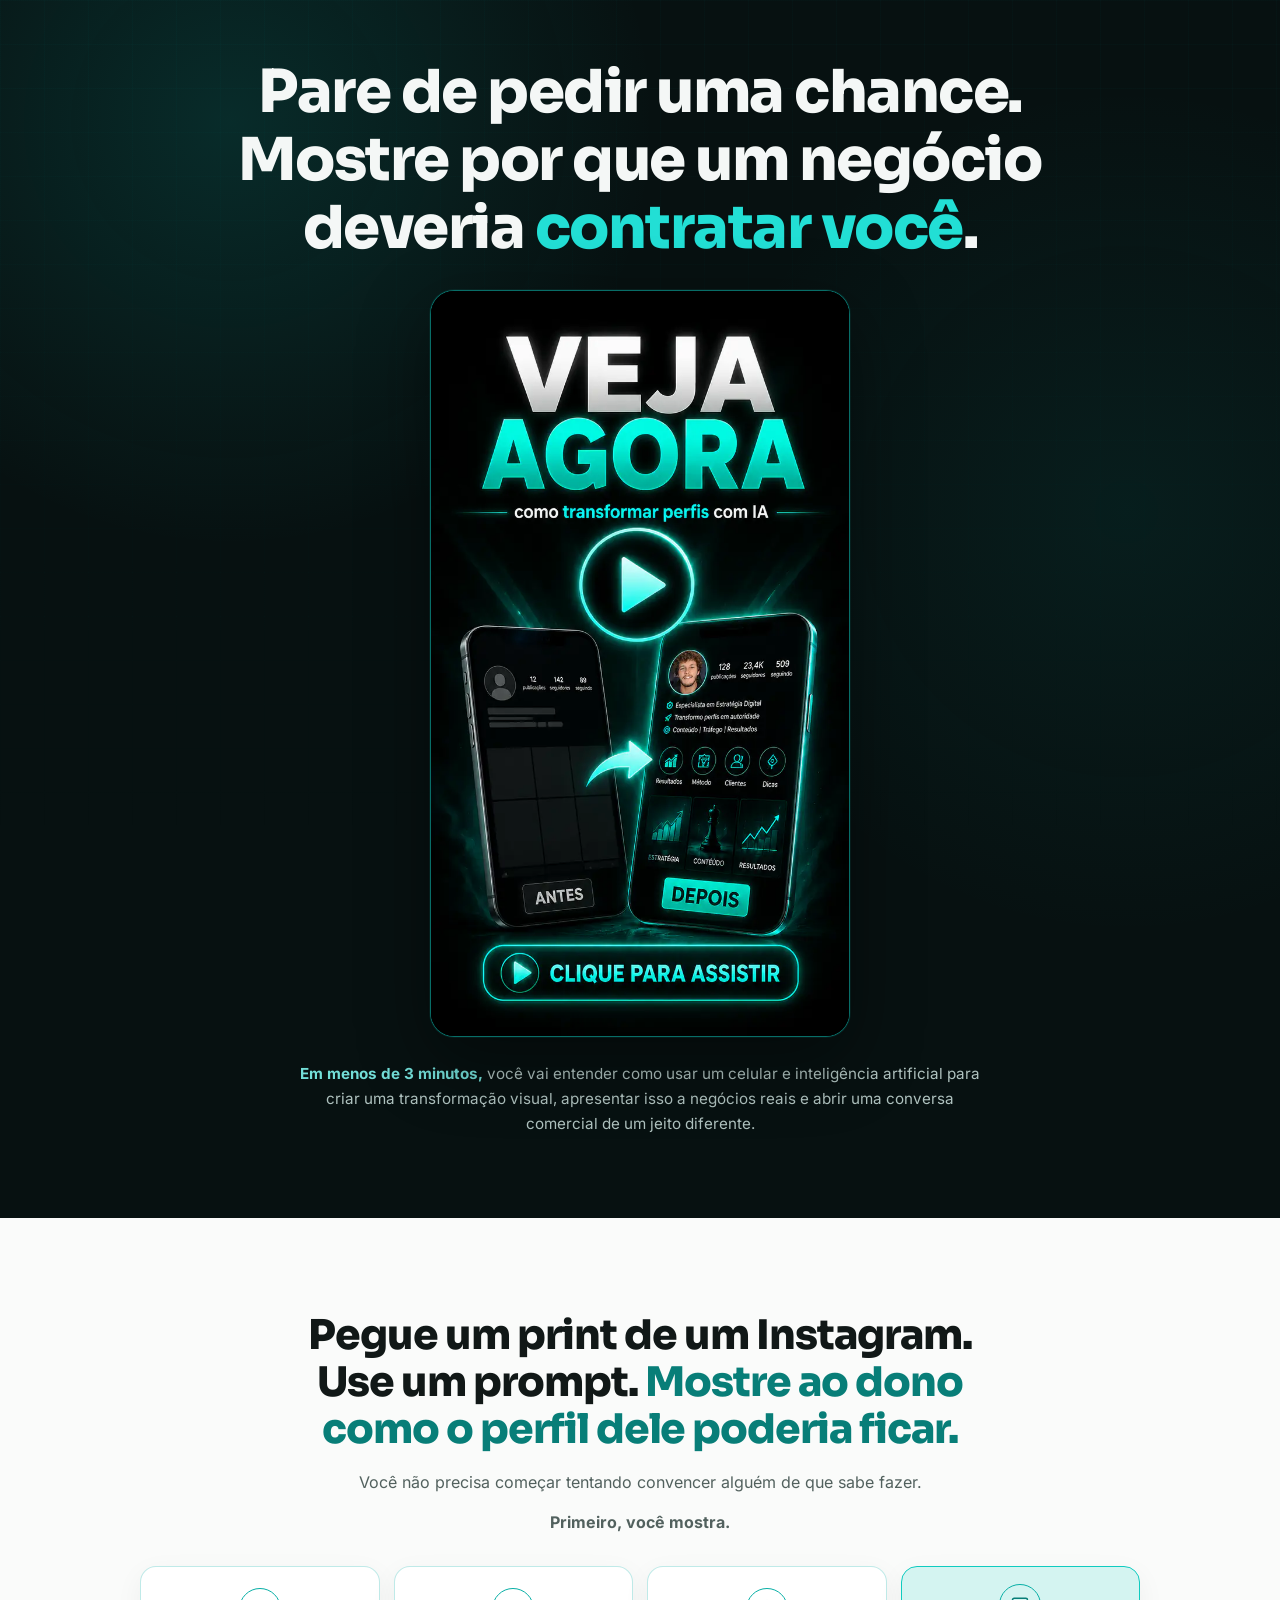
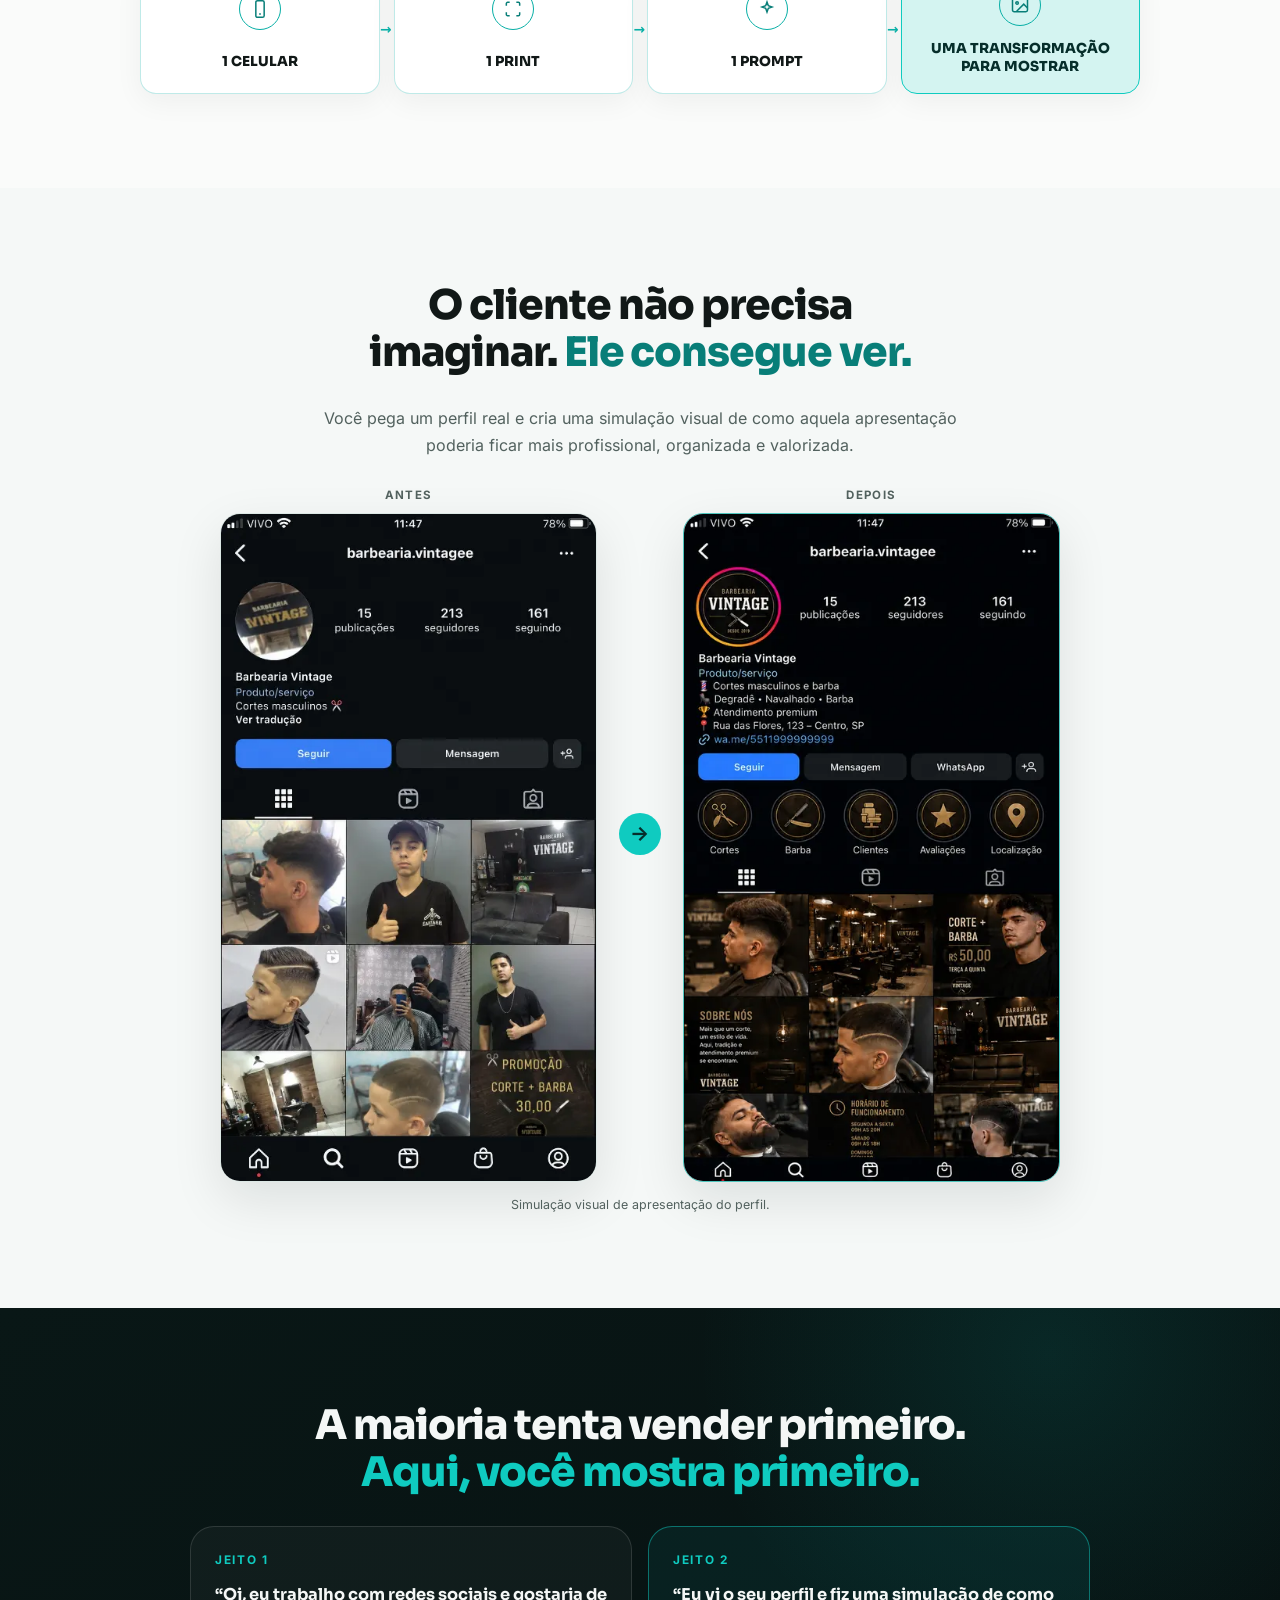
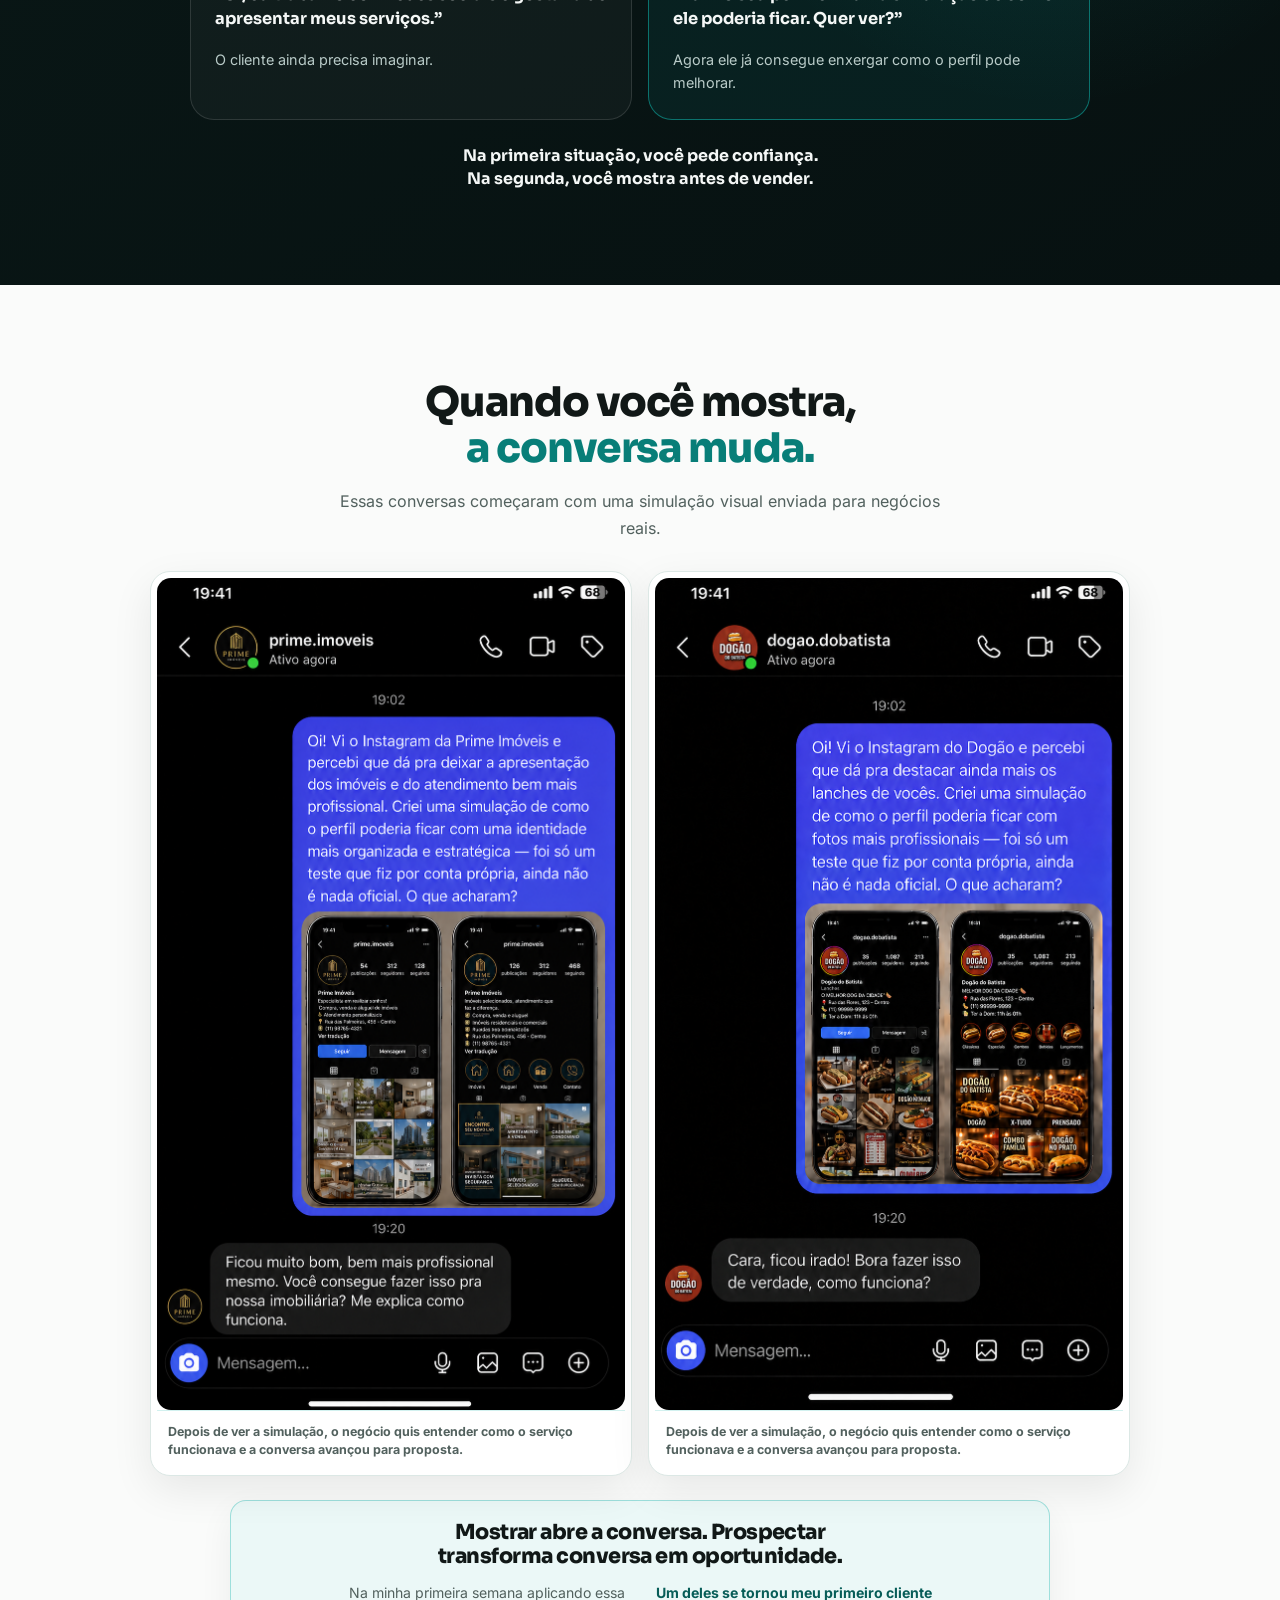
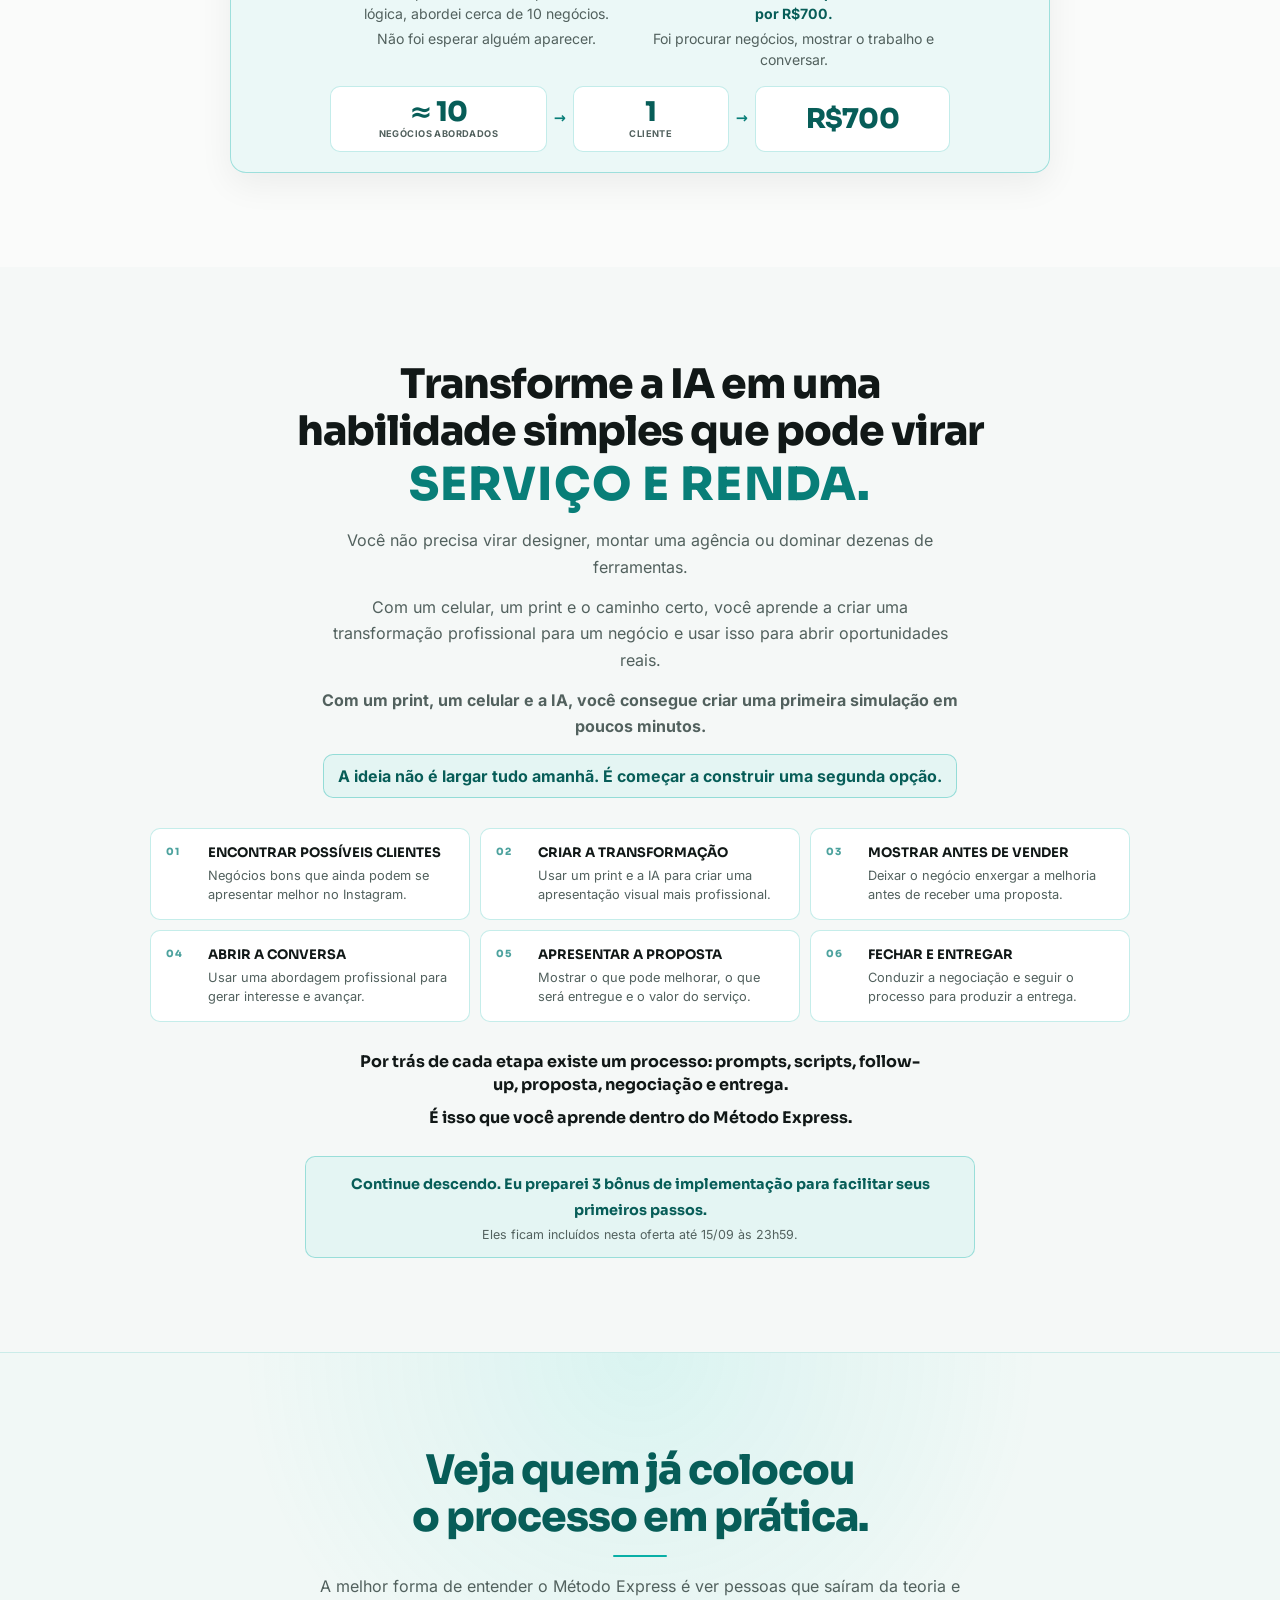
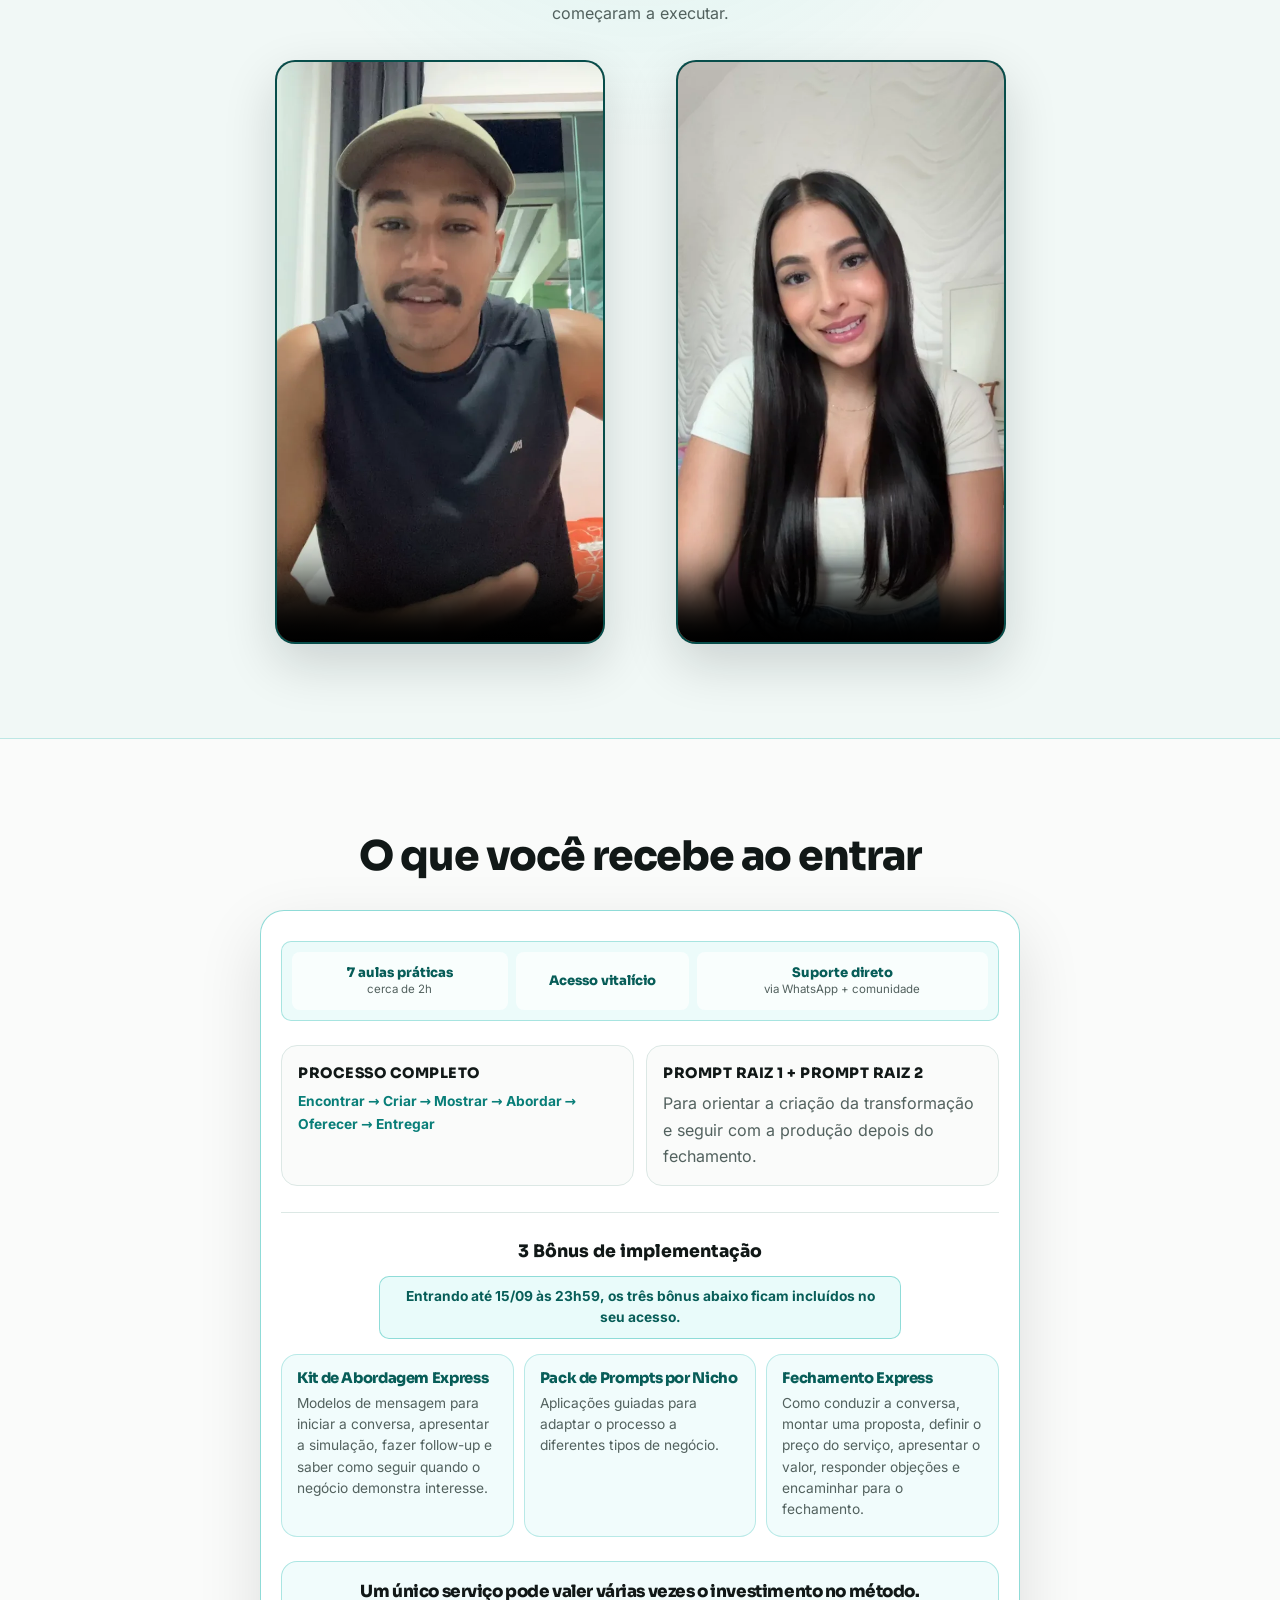
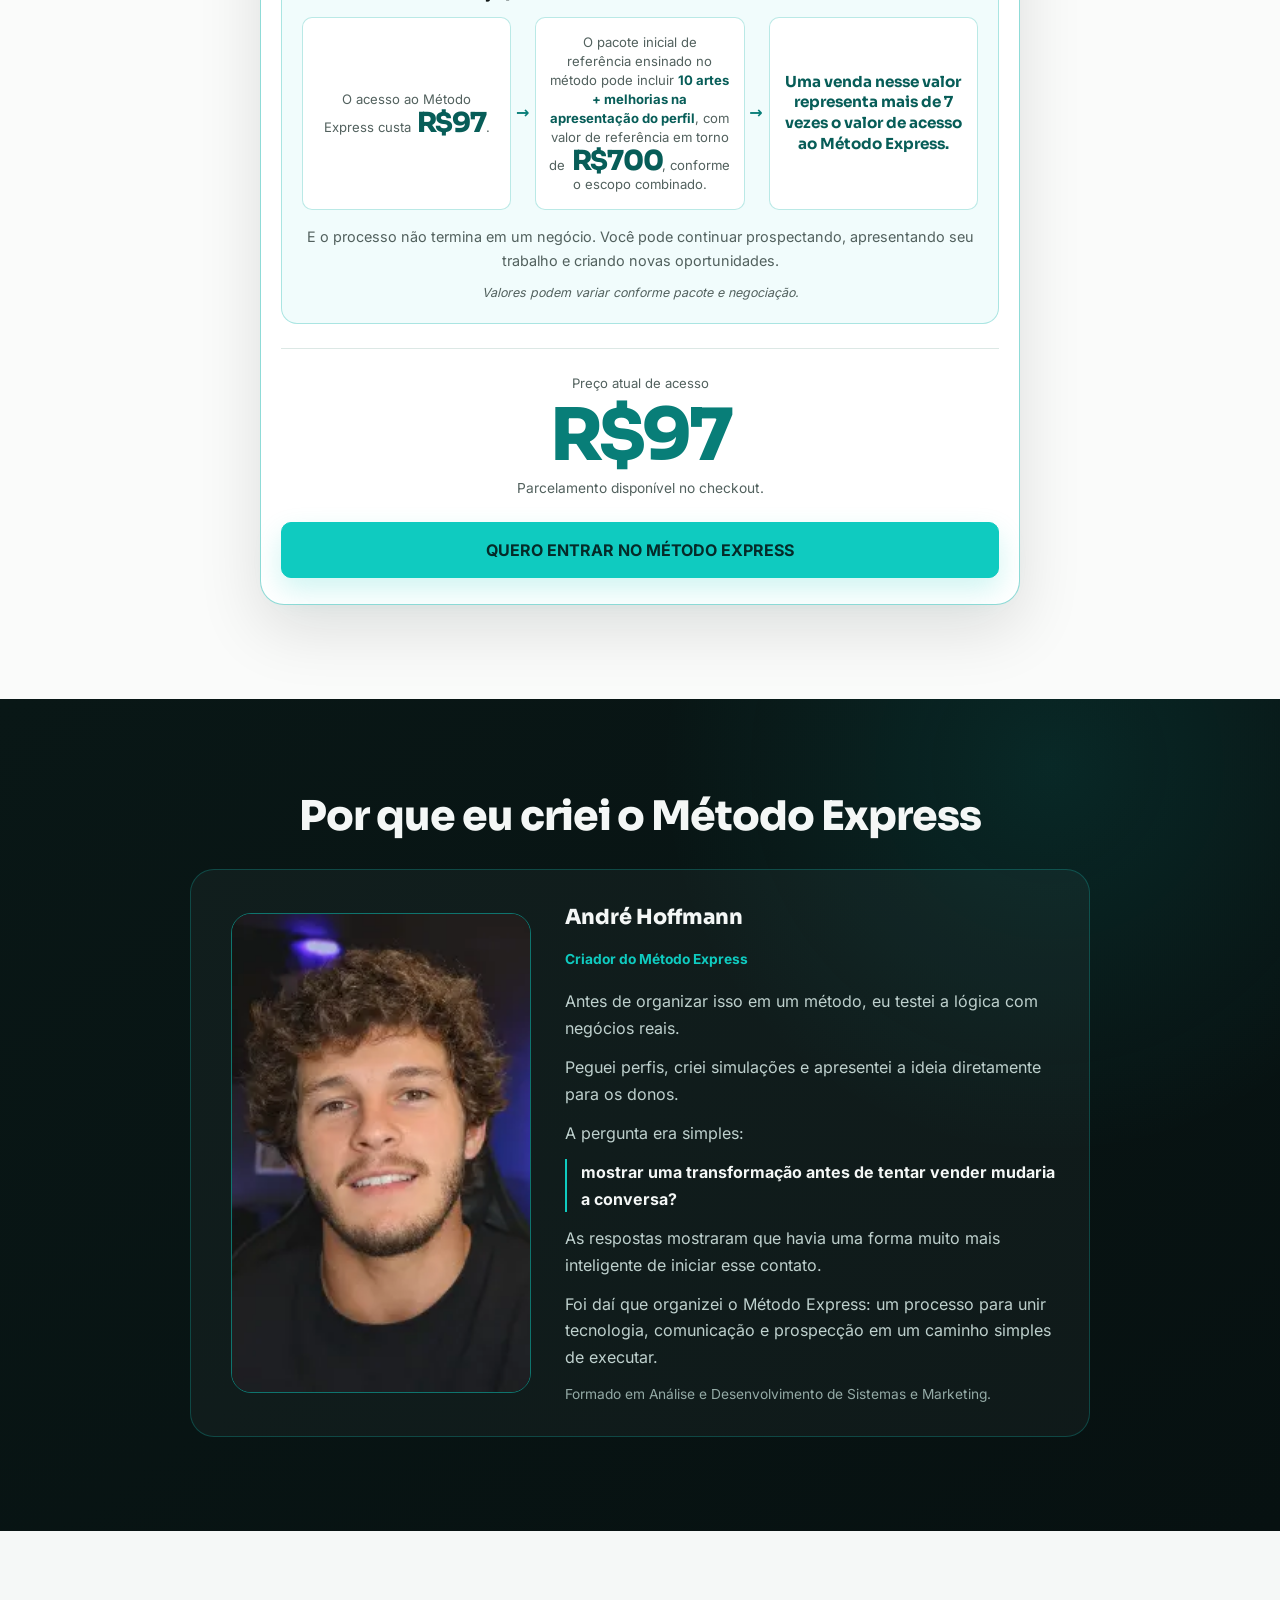
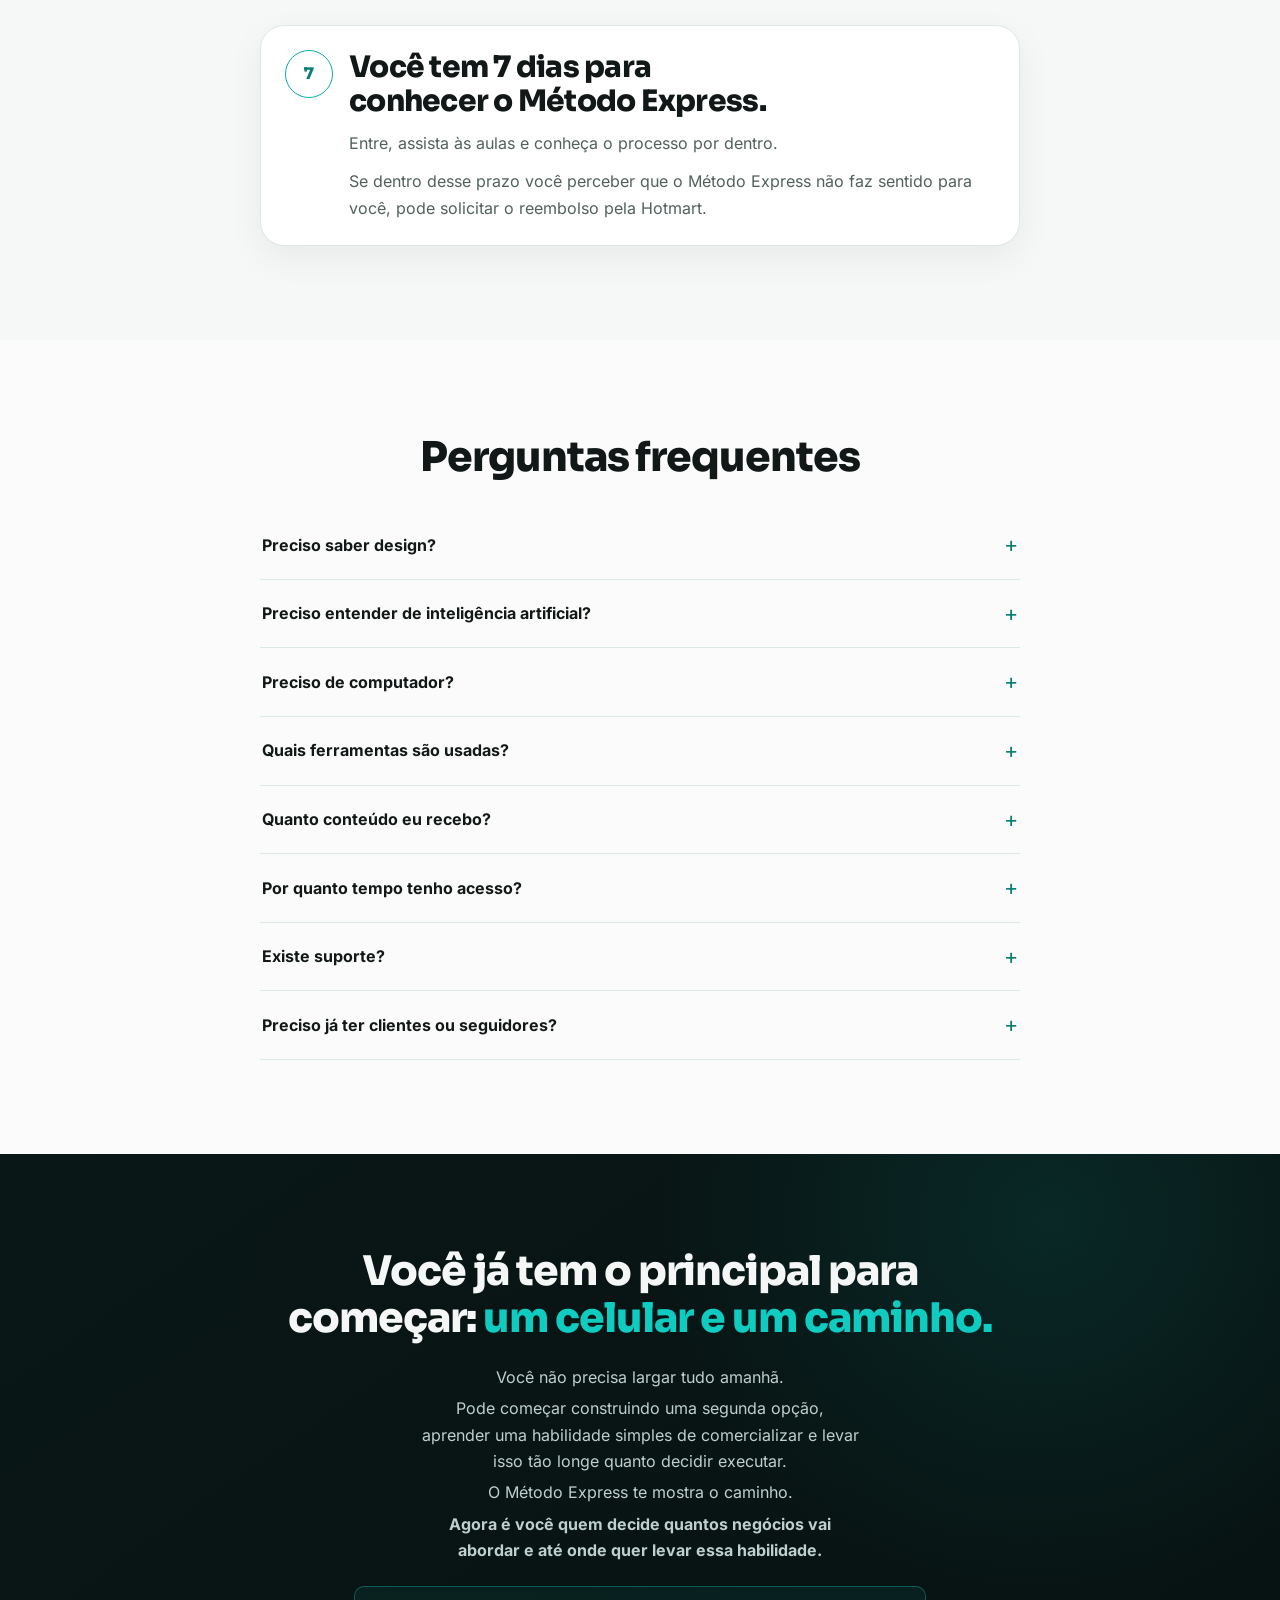
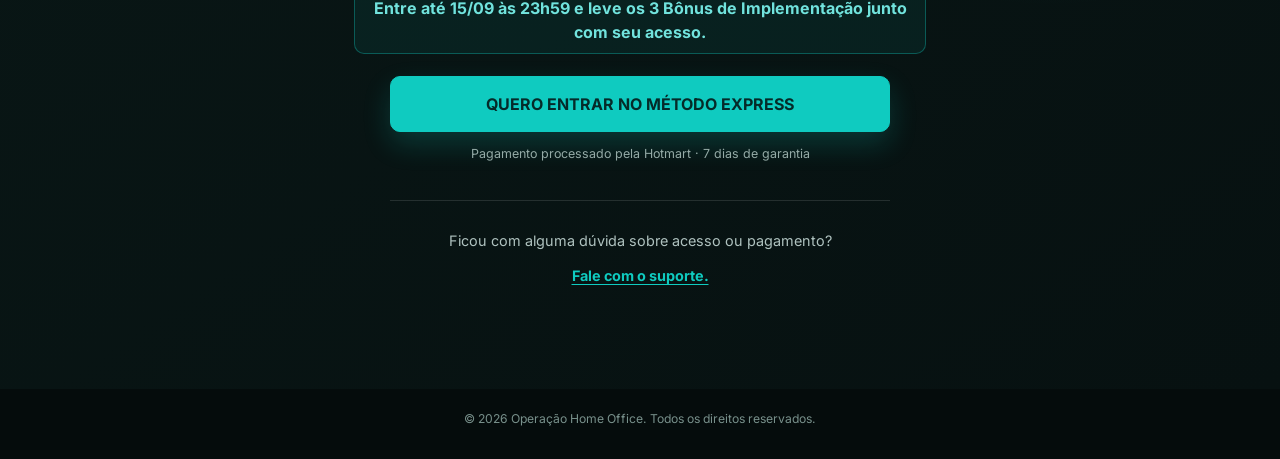
==== commit 9f456453: "fix: wait for fbp before CAPI PageView" ====
--- a/index.html
+++ b/index.html
@@ -1282,7 +1282,81 @@
     setTimeout(start, 1500);
   }(window, document, 'script', 'https://connect.facebook.net/en_US/fbevents.js');
   fbq('init', '3401433073361667');
-  fbq('track', 'PageView');
+  (function () {
+    // Um ID por documento, compartilhado entre Pixel e CAPI, sem persistência.
+    if (window.__mexPageView) return;
+    var id = window.crypto && typeof window.crypto.randomUUID === 'function'
+      ? window.crypto.randomUUID()
+      : 'pv-' + Date.now().toString(36) + '-' + Math.random().toString(36).slice(2) + Math.random().toString(36).slice(2);
+    var event = window.__mexPageView = {
+      event_name: 'PageView', event_id: id,
+      event_time: Math.floor(Date.now() / 1000),
+      event_source_url: 'https://www.metodoexpress.com/'
+    };
+    try { fbq('track', 'PageView', {}, { eventID: id }); } catch (e) { /* CAPI independe do SDK. */ }
+    var sent = false;
+    var cookieTimer = null;
+    var deadlineTimer = null;
+
+    function hasFbp() {
+      try {
+        return /(?:^|;\s*)_fbp=[^;]+(?:;|$)/.test(document.cookie || '');
+      } catch (e) {
+        return false;
+      }
+    }
+
+    function stopWaiting() {
+      if (cookieTimer !== null) clearTimeout(cookieTimer);
+      if (deadlineTimer !== null) clearTimeout(deadlineTimer);
+      cookieTimer = null;
+      deadlineTimer = null;
+      window.removeEventListener('pagehide', sendOnce);
+    }
+
+    function sendOnce() {
+      if (sent) return;
+      sent = true;
+      stopWaiting();
+      try {
+        if (typeof window.fetch !== 'function') return;
+        var controller = typeof window.AbortController === 'function' ? new window.AbortController() : null;
+        var timeout = controller ? setTimeout(function () { controller.abort(); }, 5000) : null;
+        // Sem retentativas: uma requisição por carregamento, inclusive em saídas rápidas.
+        window.fetch('/api/pageview', {
+          method: 'POST', credentials: 'same-origin', keepalive: true,
+          headers: { 'Content-Type': 'application/json' },
+          body: JSON.stringify(event), signal: controller ? controller.signal : undefined
+        }).then(function (response) {
+          if (!response.ok) throw new Error('CAPI unavailable');
+          return response.json();
+        }).then(function (result) {
+          window.__mexPageViewStatus = result.accepted === true ? 'accepted' : 'failed';
+        }).catch(function () {
+          window.__mexPageViewStatus = 'failed';
+        }).finally(function () {
+          if (timeout !== null) clearTimeout(timeout);
+        });
+      } catch (e) { window.__mexPageViewStatus = 'failed'; }
+    }
+
+    function waitForFbp() {
+      if (sent) return;
+      if (hasFbp()) {
+        sendOnce();
+        return;
+      }
+      cookieTimer = setTimeout(waitForFbp, 100);
+    }
+
+    if (hasFbp()) {
+      sendOnce();
+    } else {
+      window.addEventListener('pagehide', sendOnce);
+      deadlineTimer = setTimeout(sendOnce, 4000);
+      cookieTimer = setTimeout(waitForFbp, 100);
+    }
+  }());
   </script>
   <noscript><img height="1" width="1" style="display:none" src="https://www.facebook.com/tr?id=3401433073361667&amp;ev=PageView&amp;noscript=1" alt=""></noscript>
 </head>
@@ -1525,7 +1599,7 @@
             <p class="investment-note">Valores podem variar conforme pacote e negociação.</p>
           </div>
 
-          <div class="offer-price-block">
+          <div class="offer-price-block" data-offer-price>
             <p class="offer-price-label">Preço atual de acesso</p>
             <p class="offer-price">R$97</p>
             <p class="offer-price-alt">Parcelamento disponível no checkout.</p>
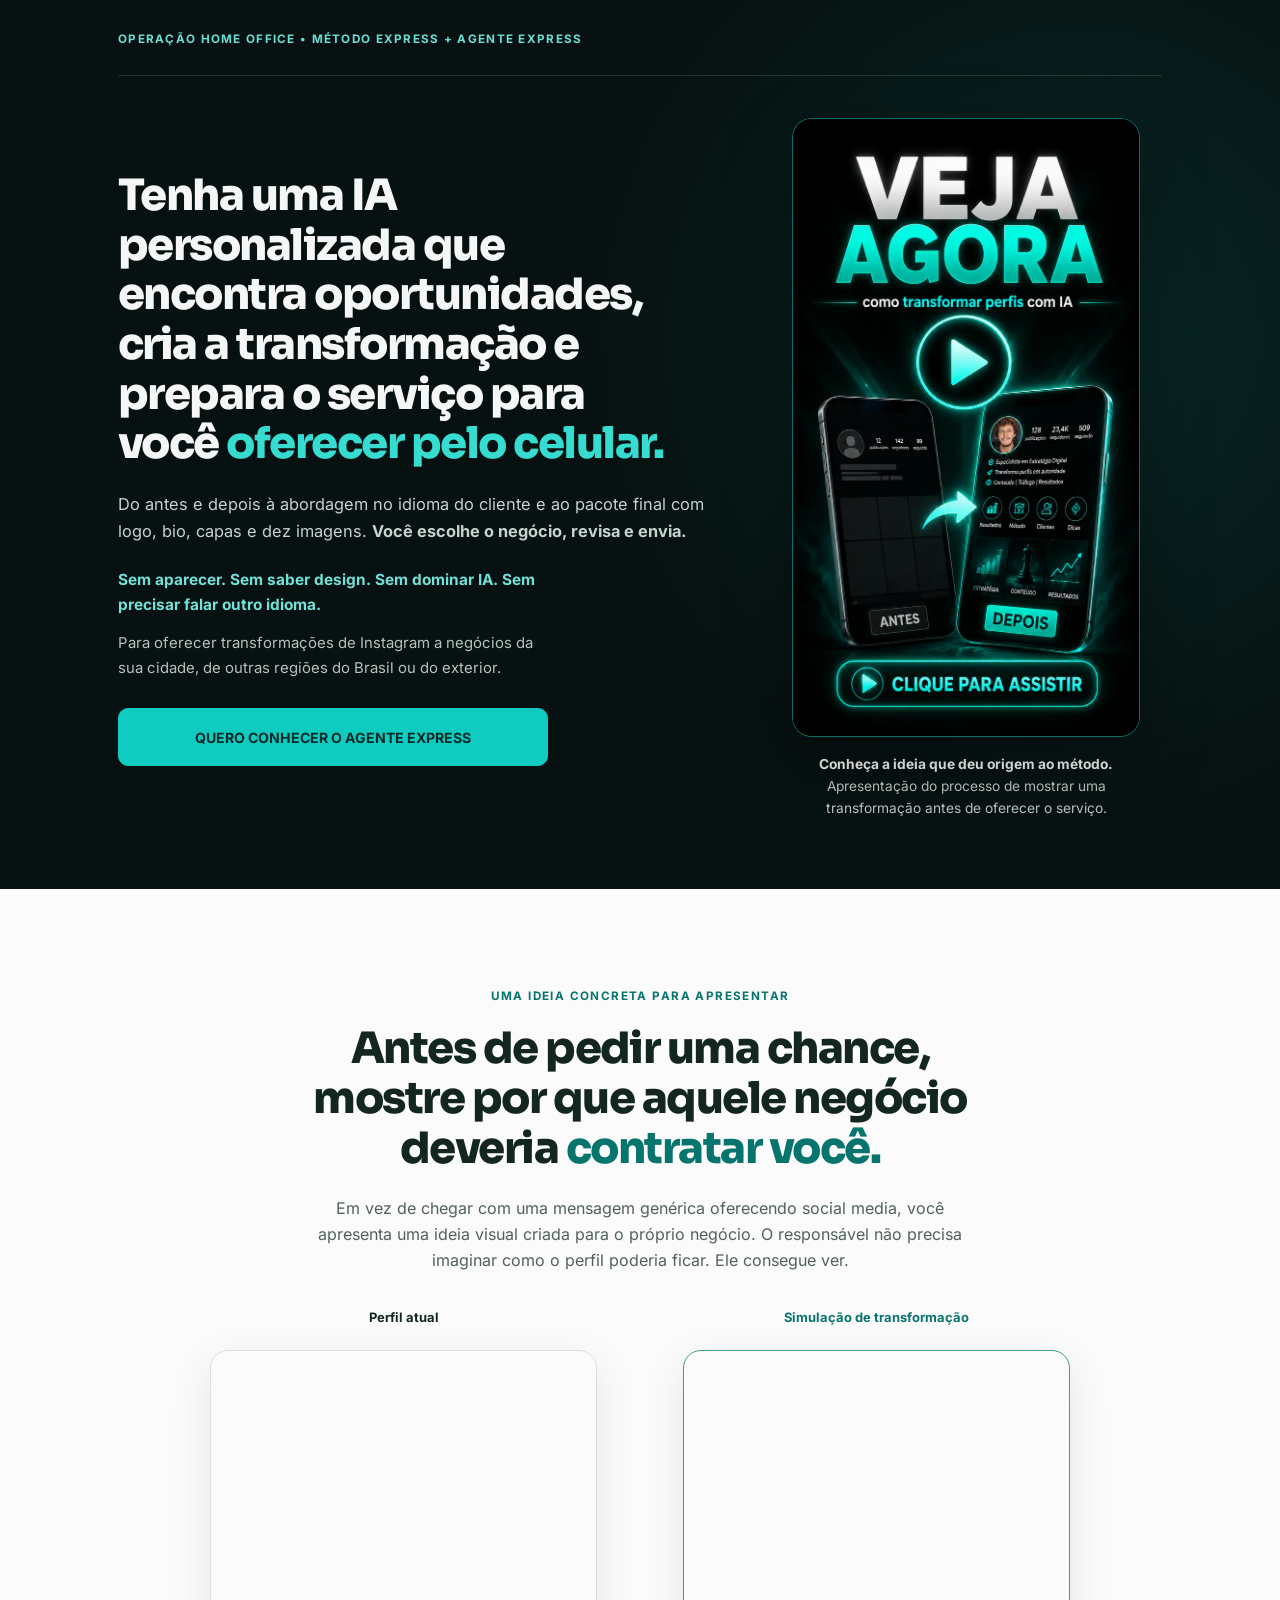
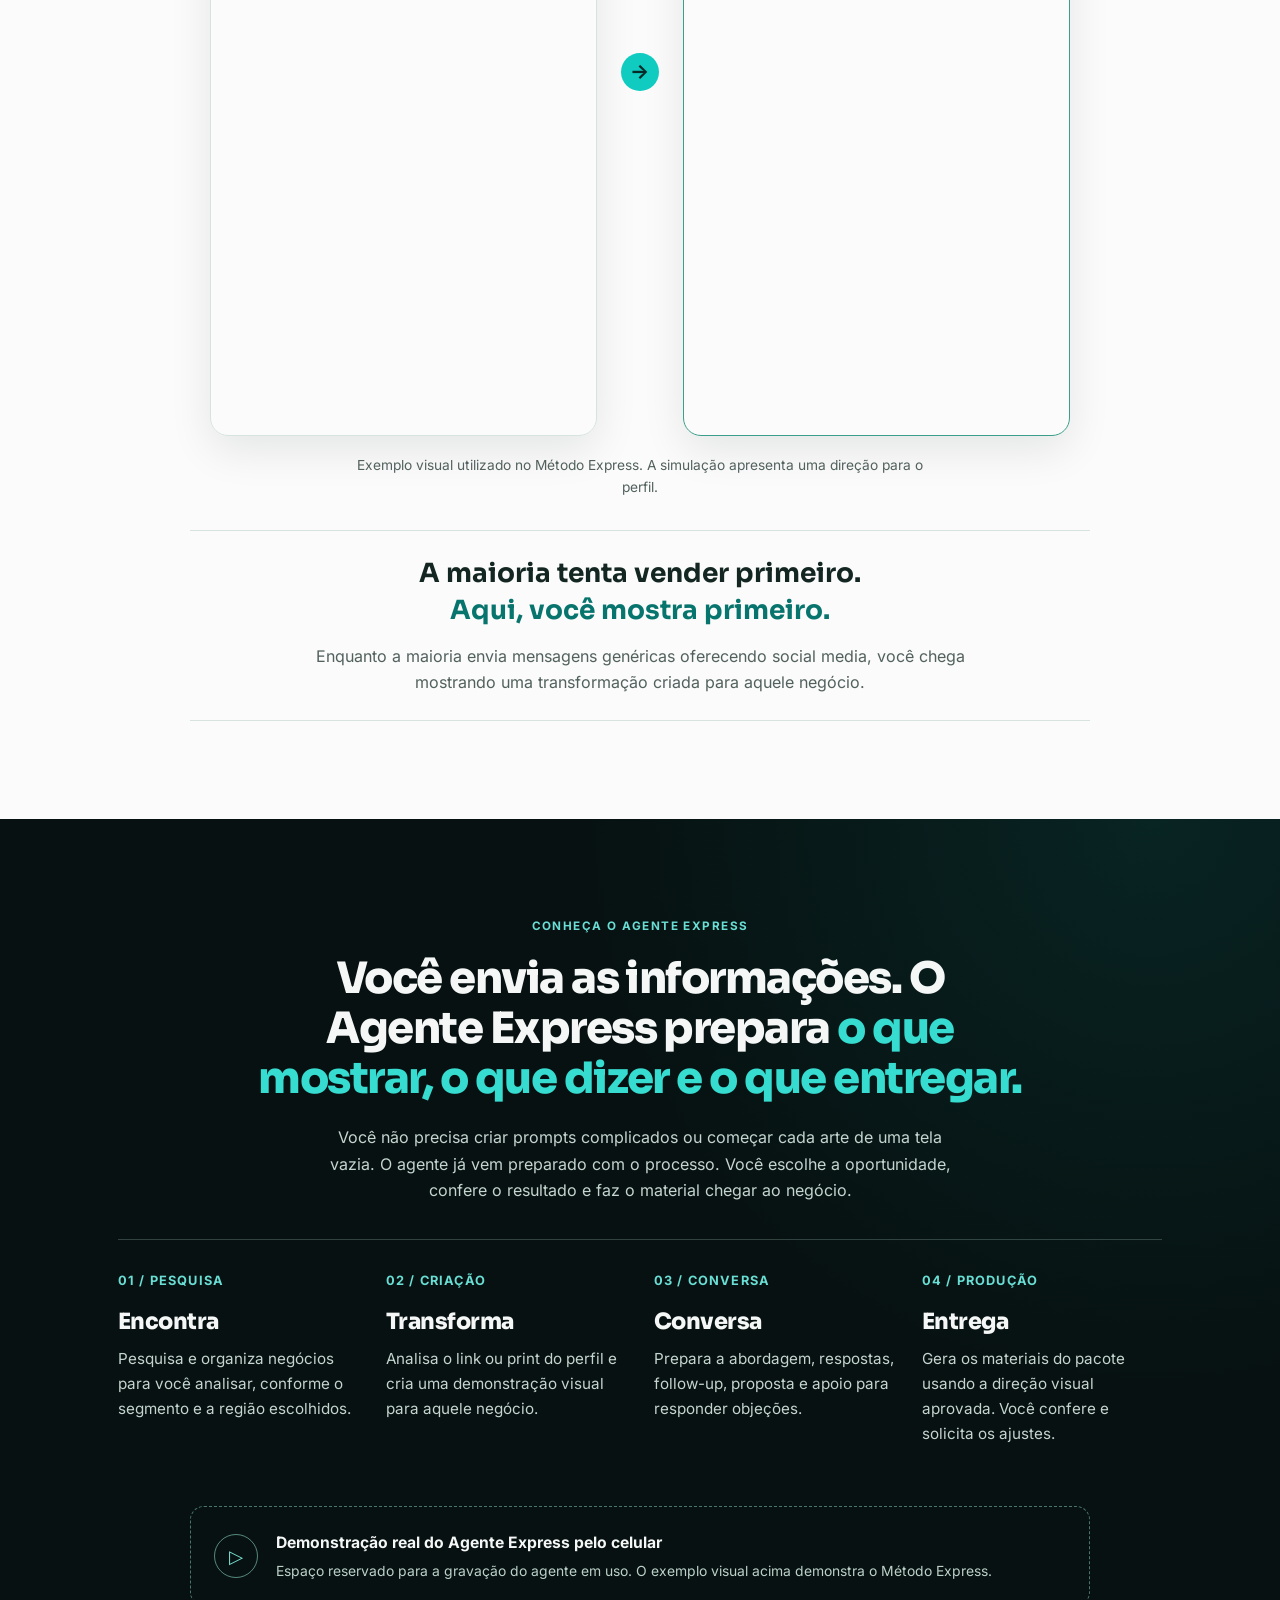
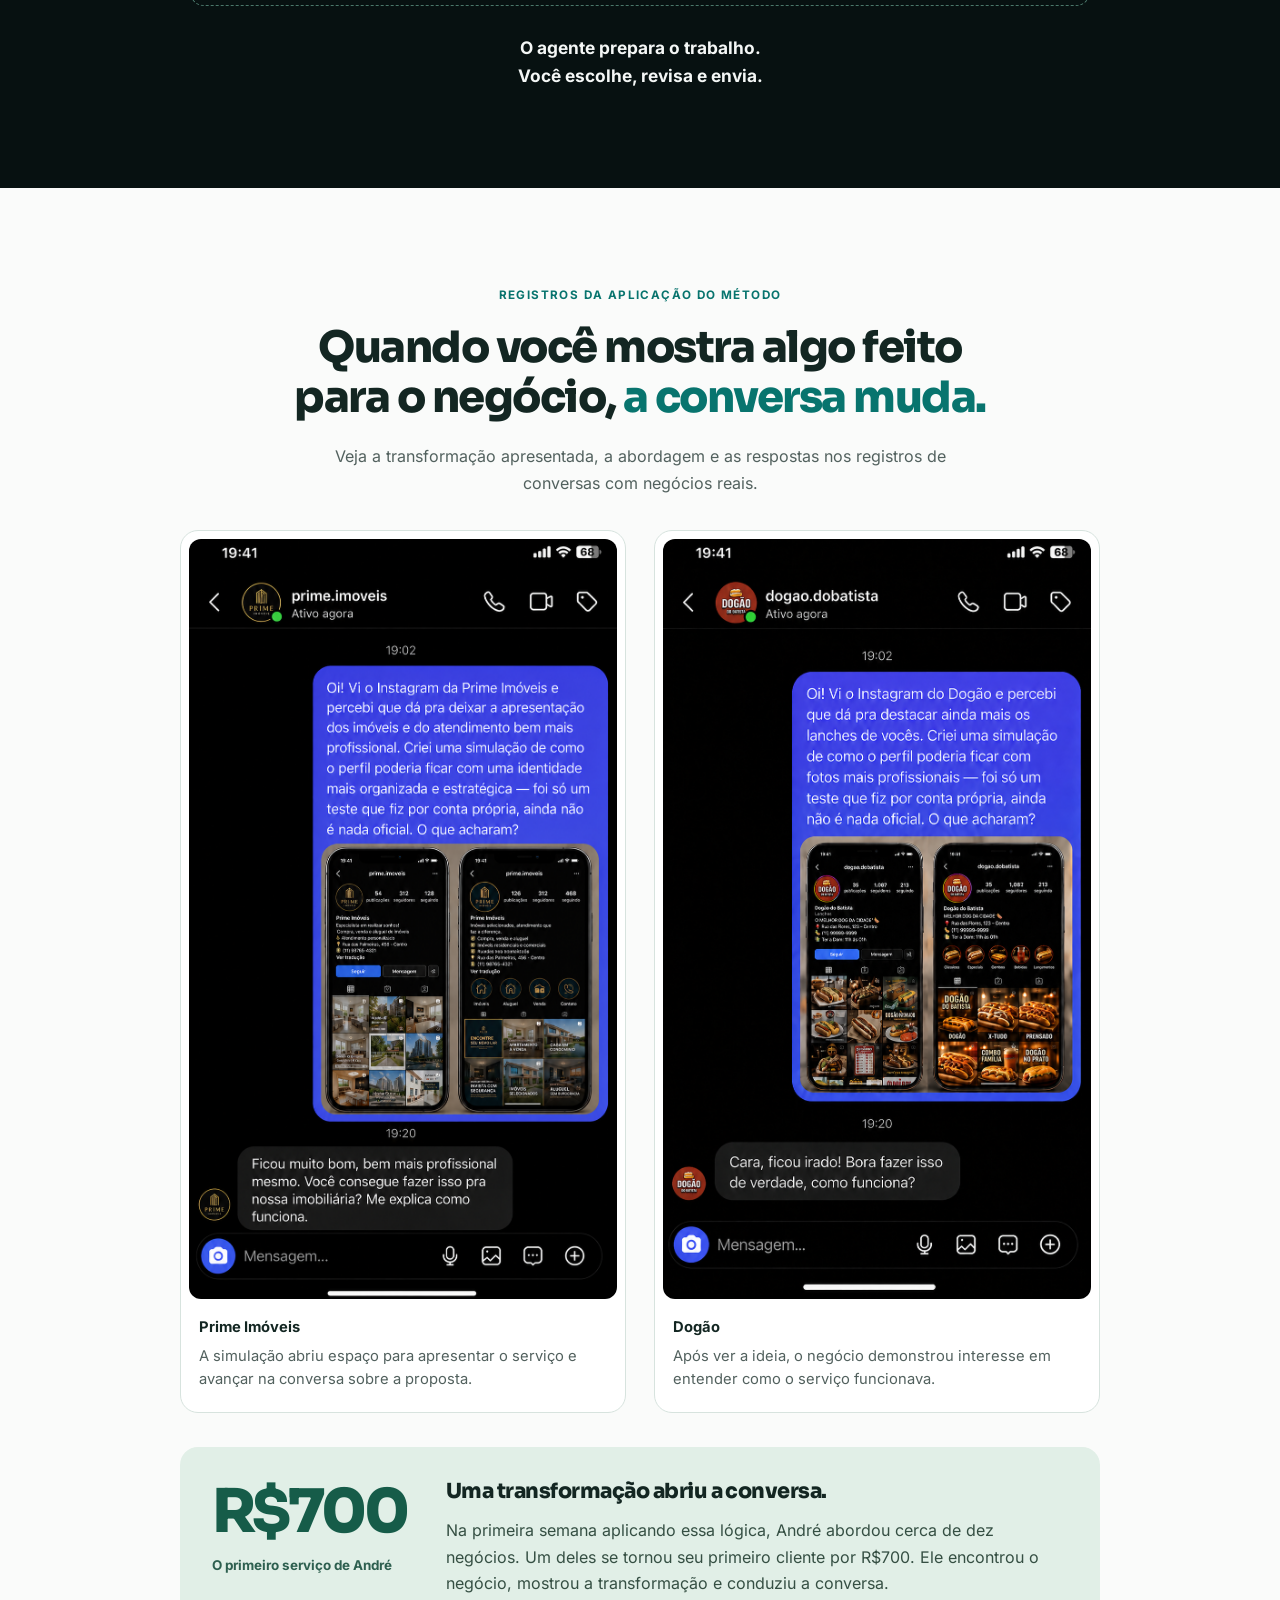
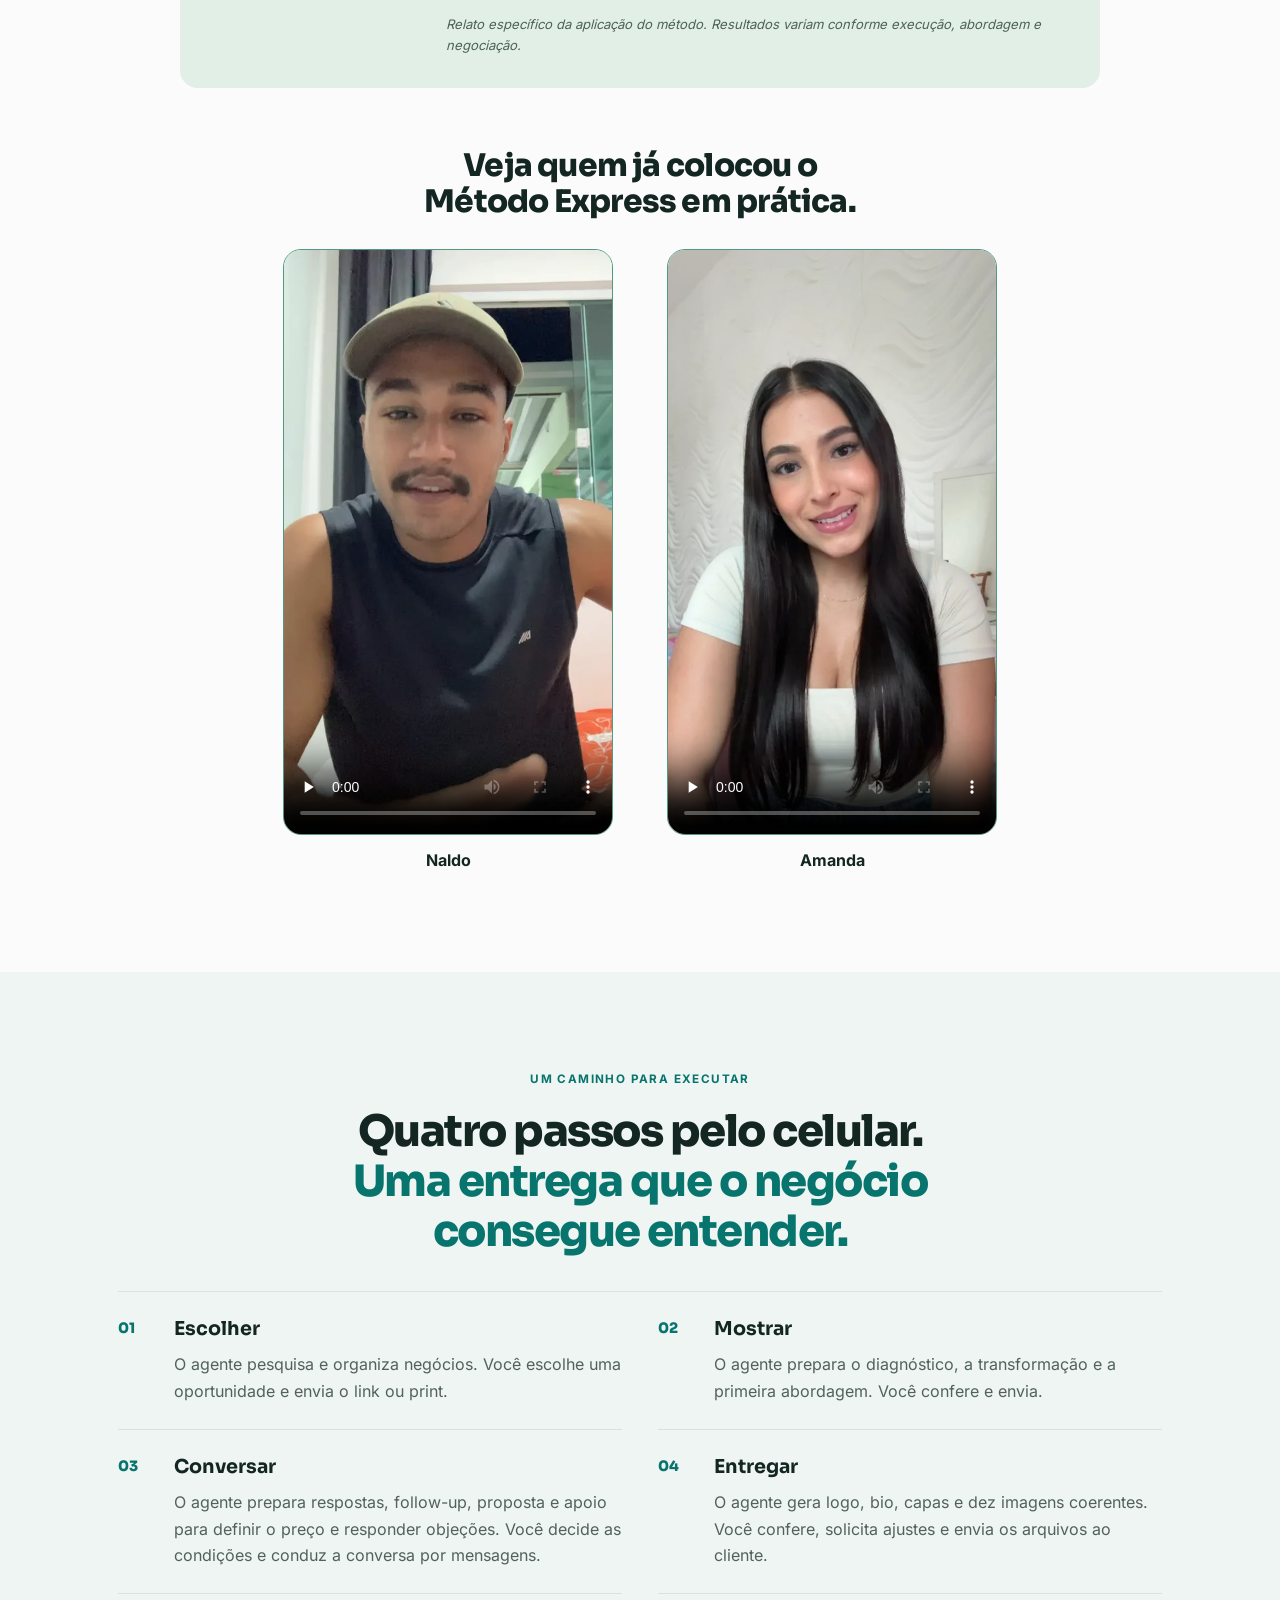
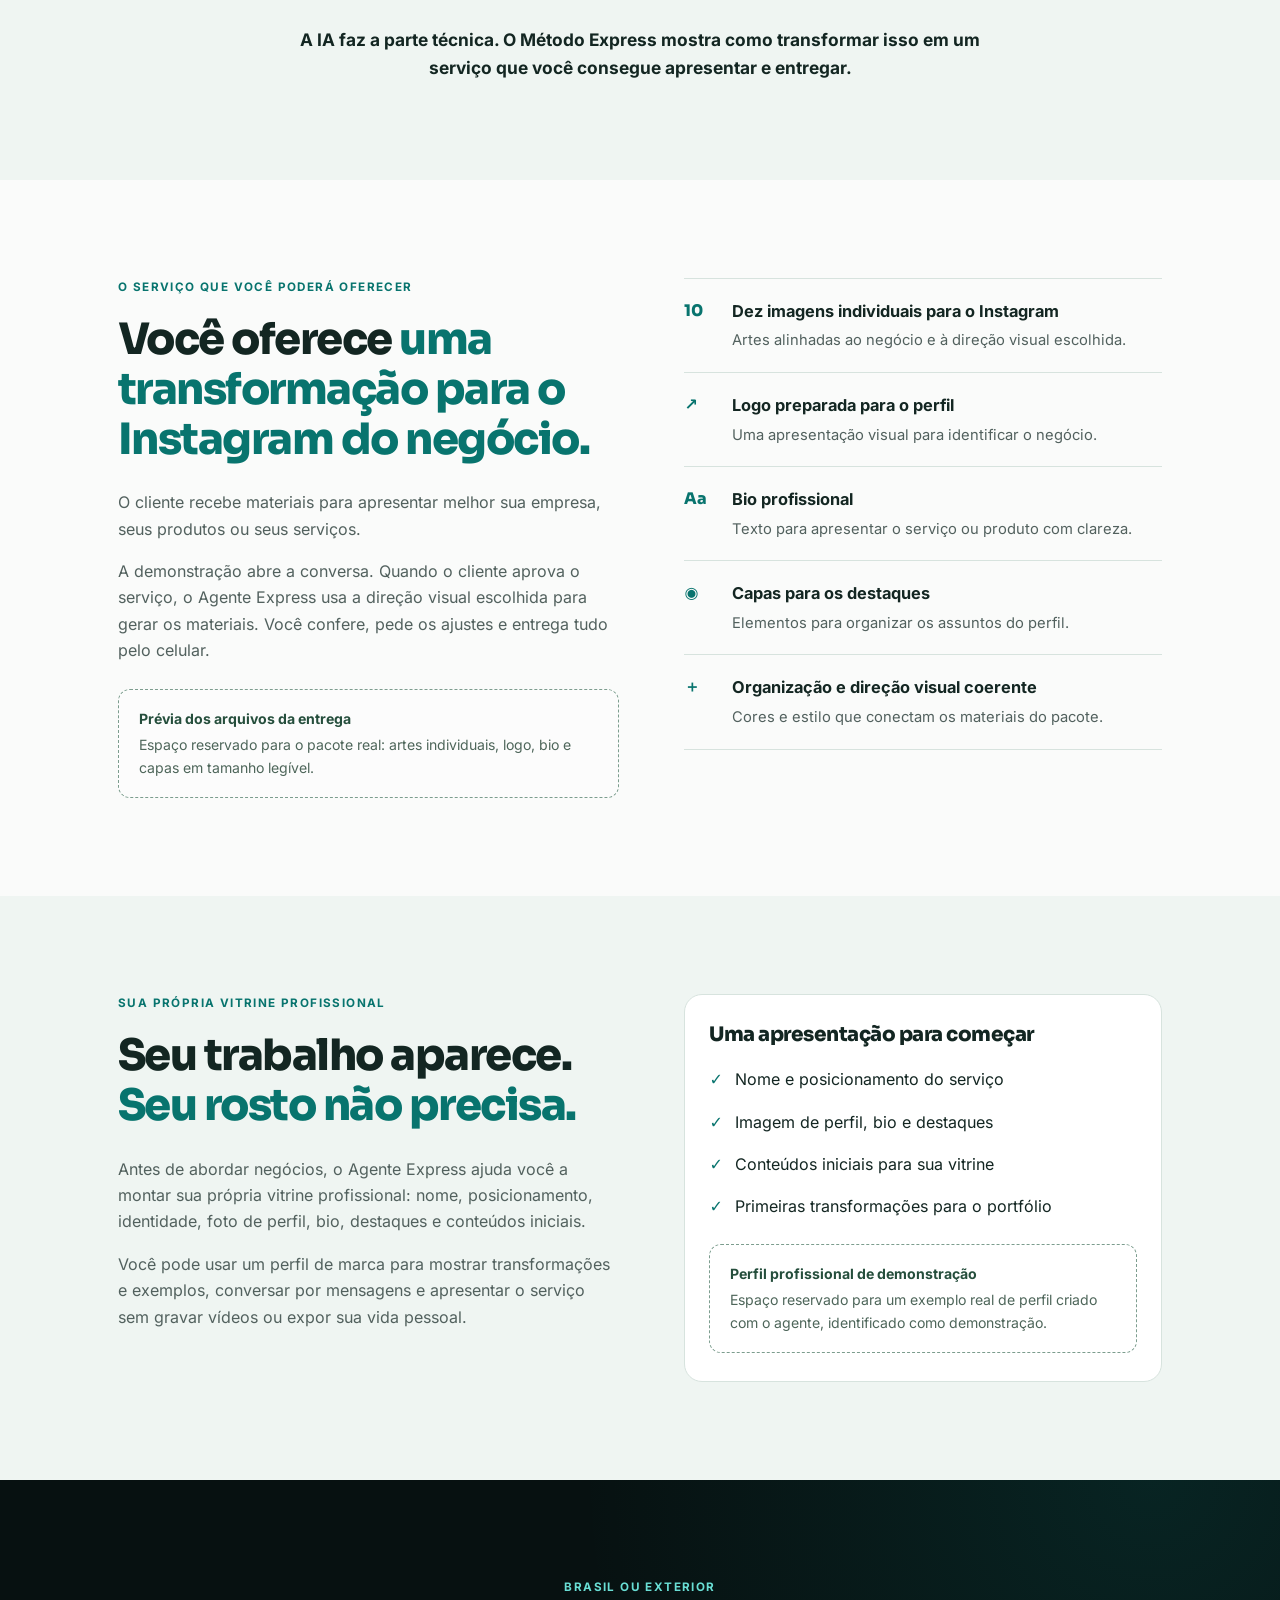
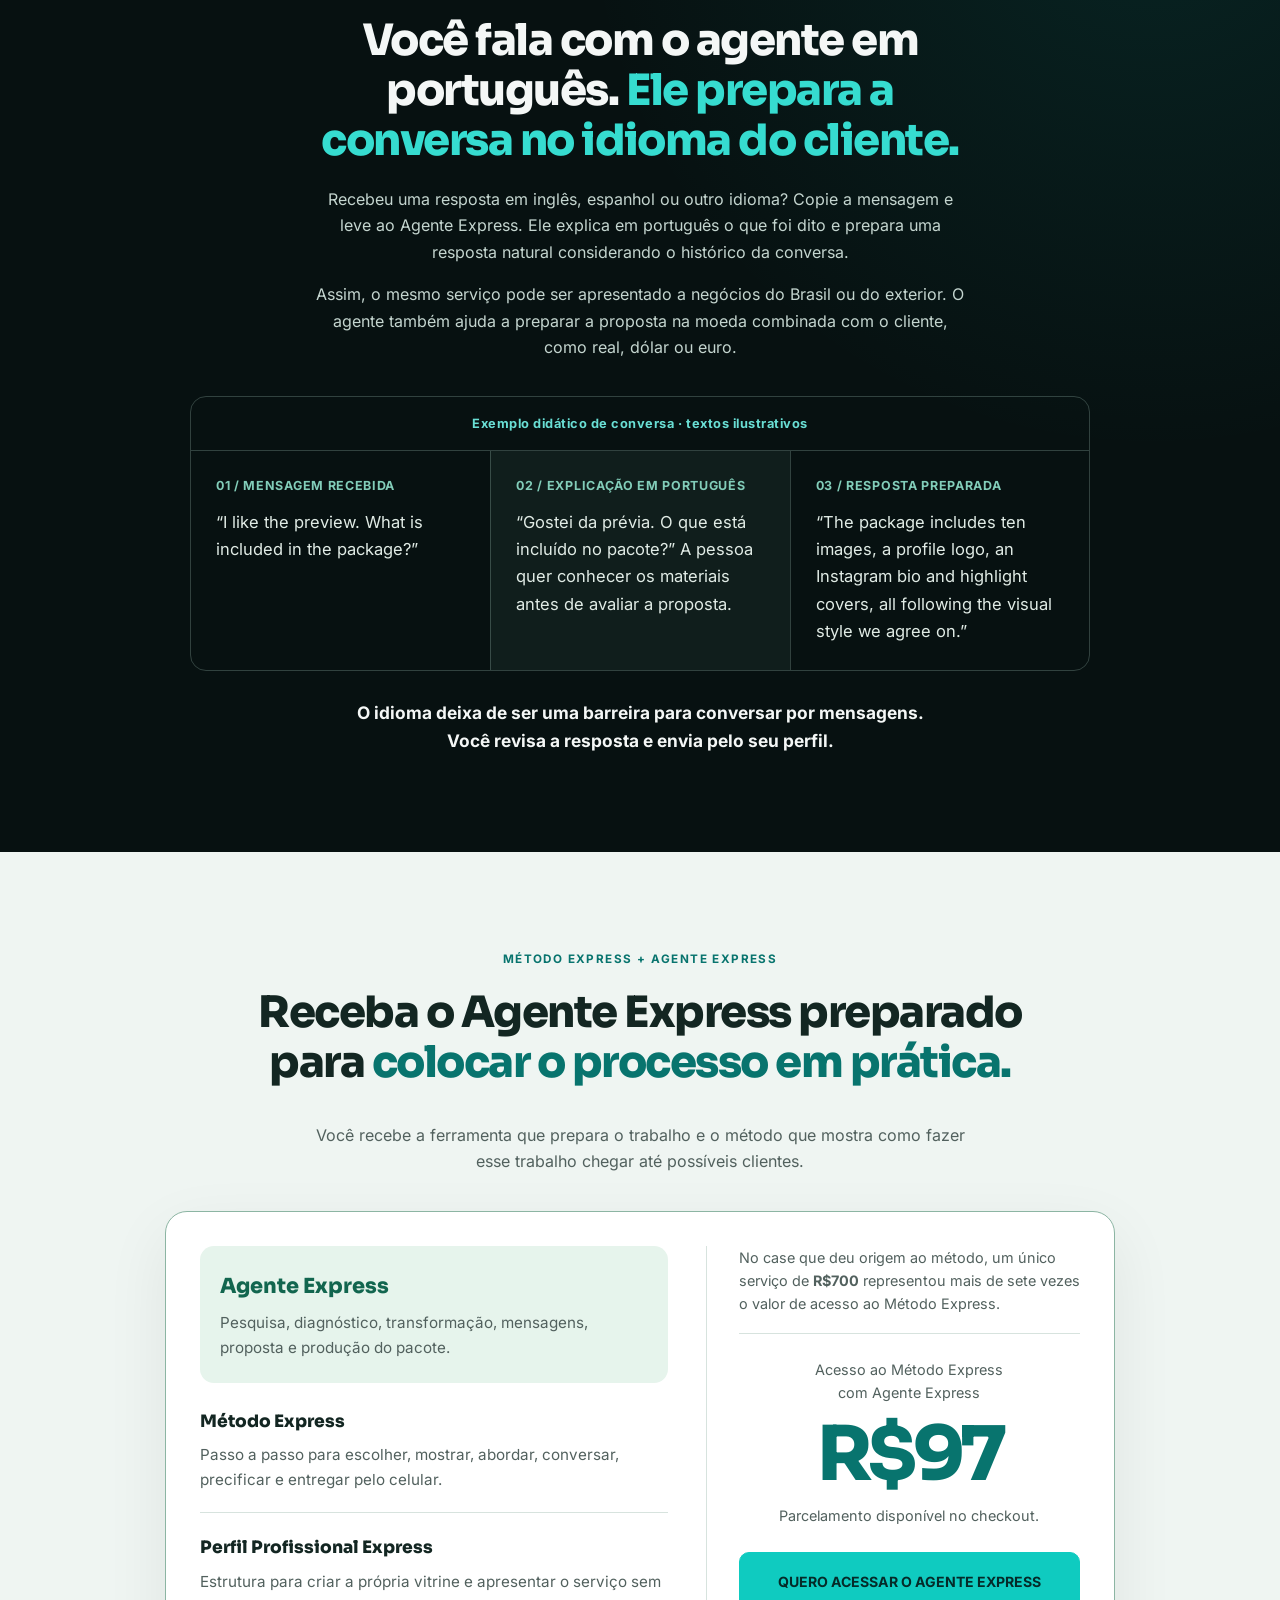
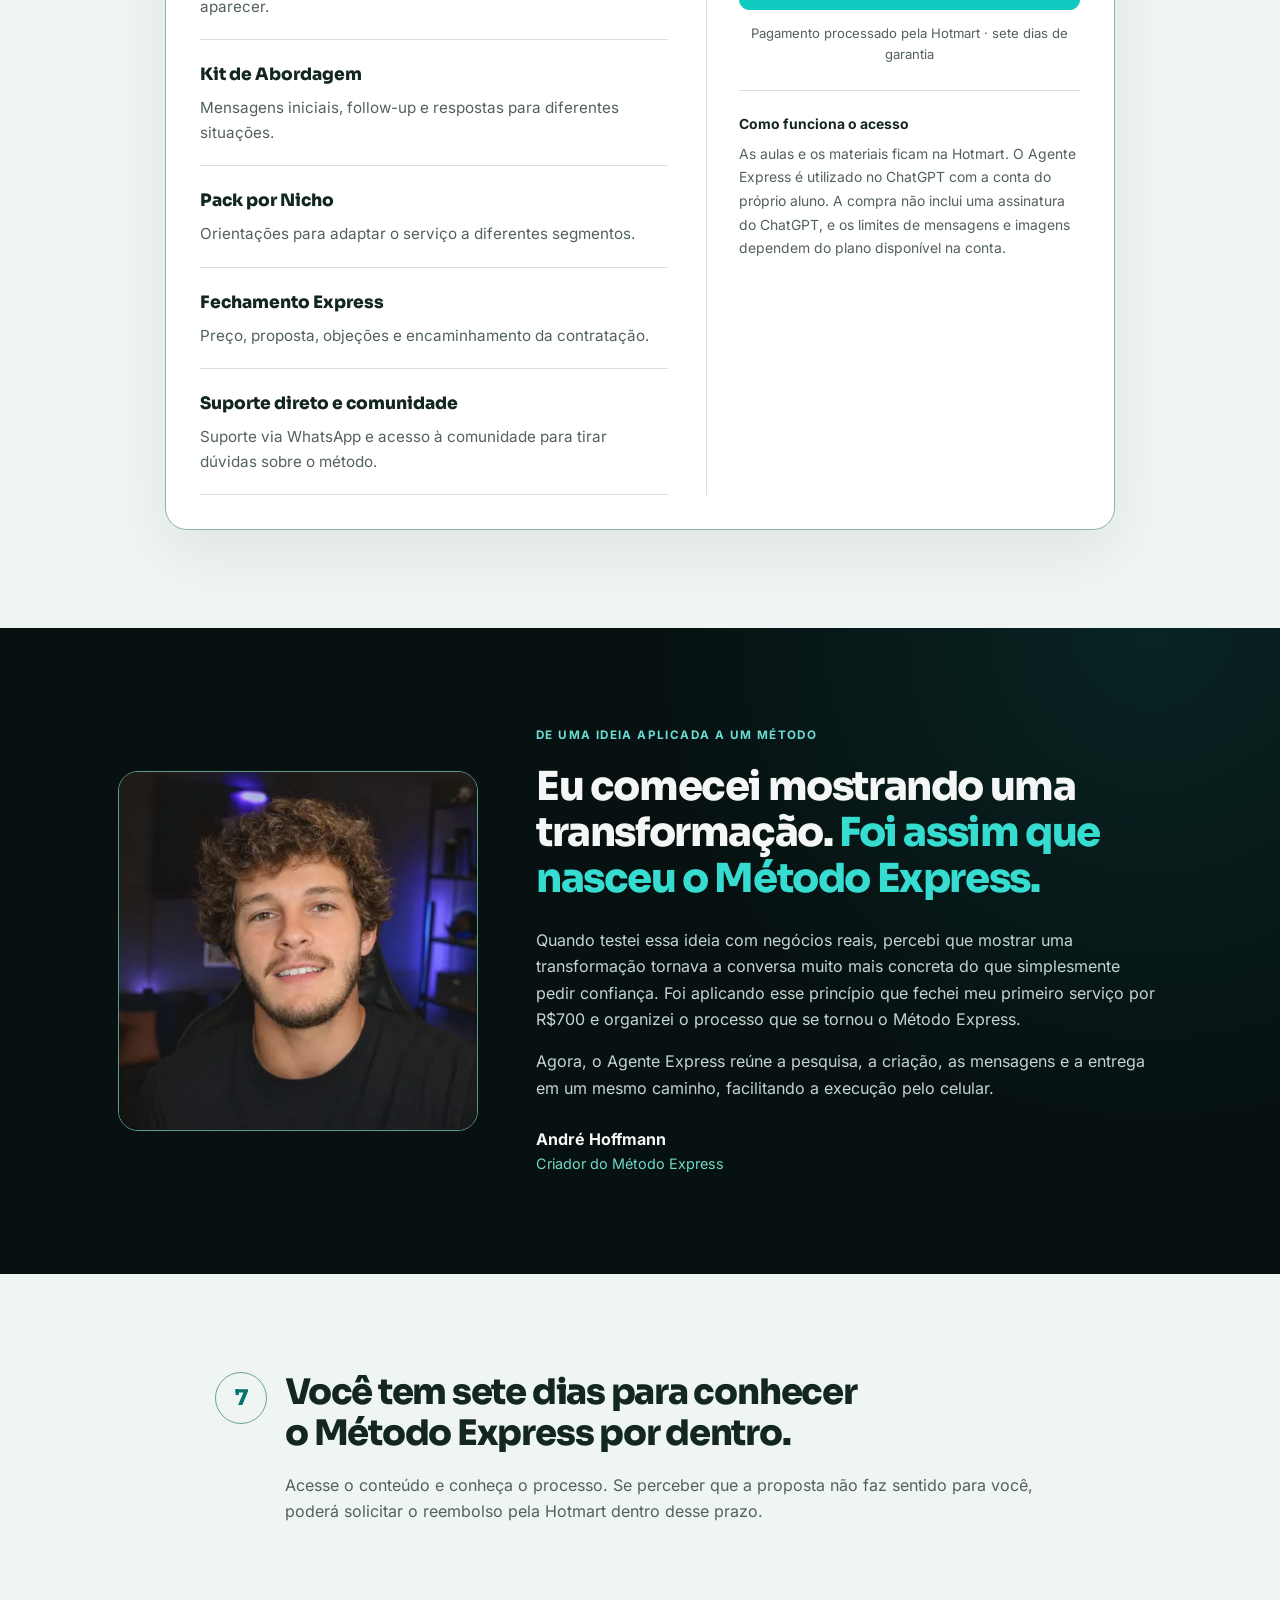
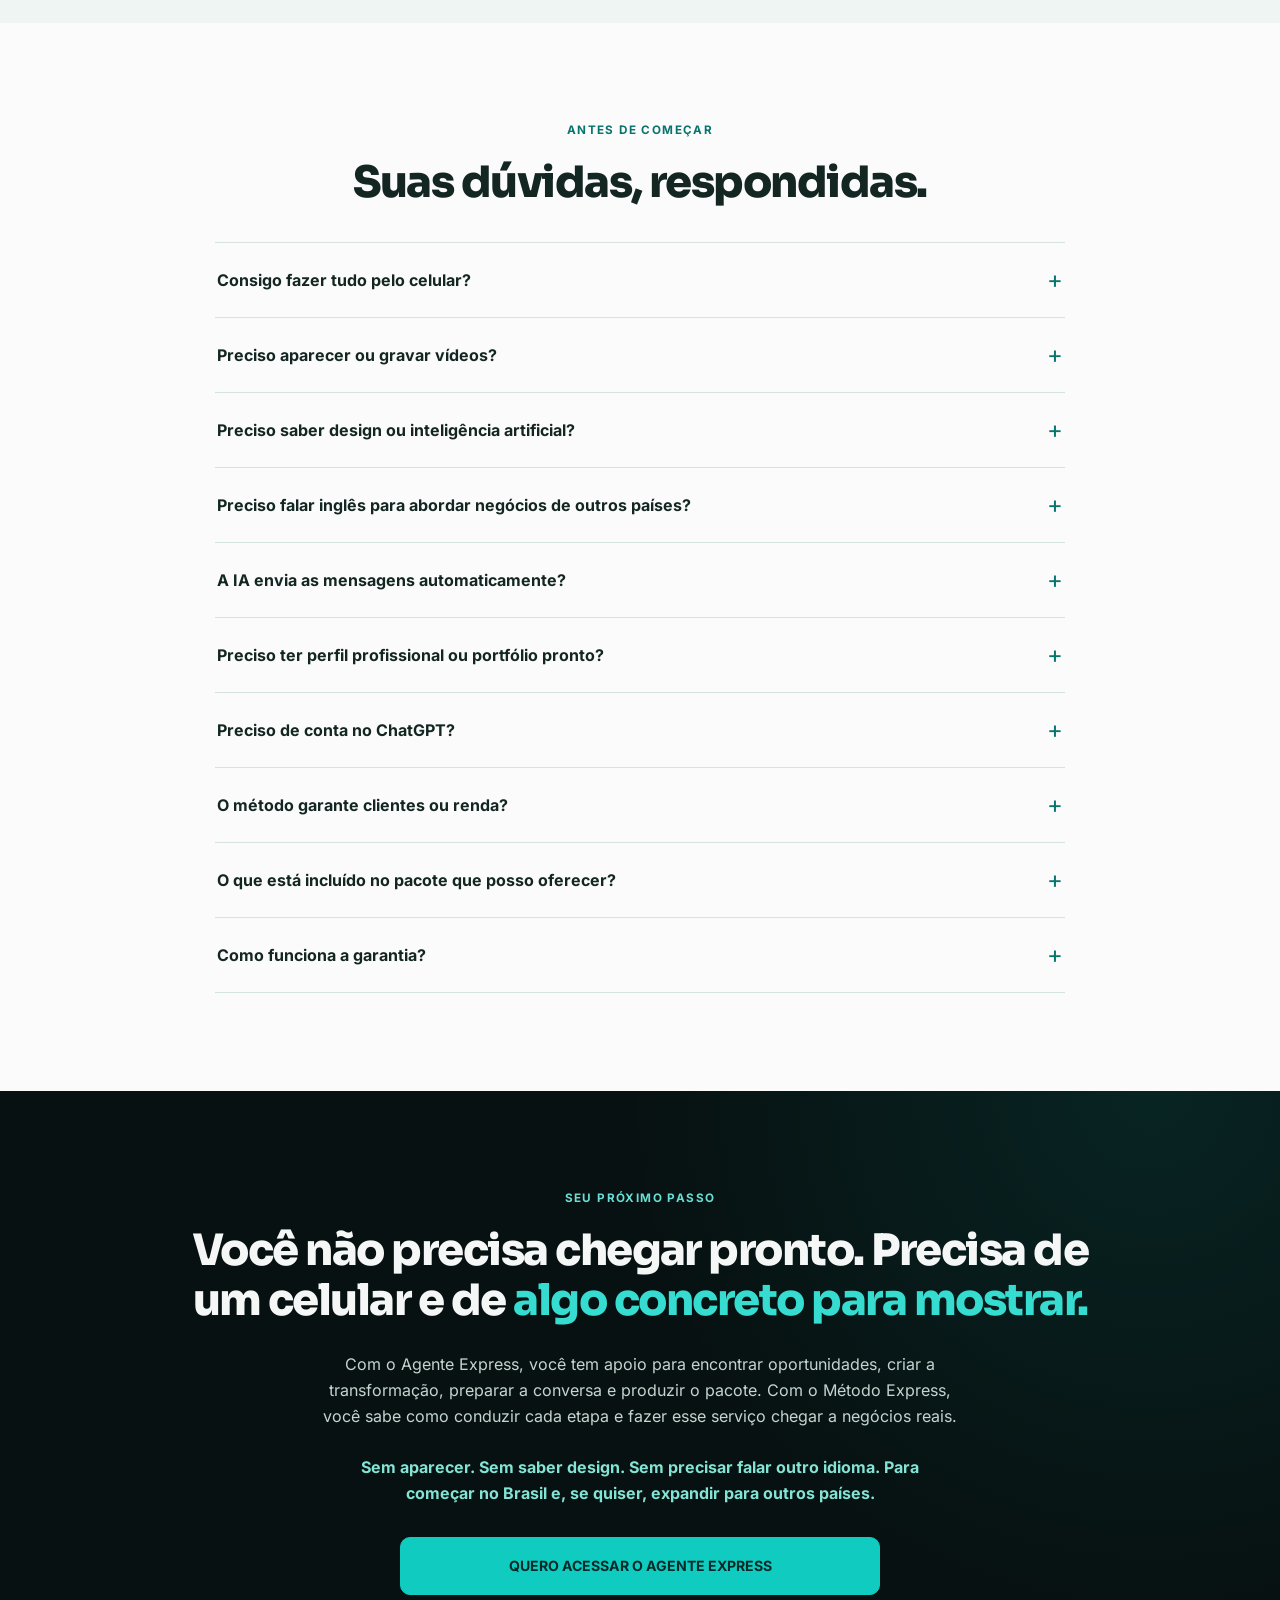
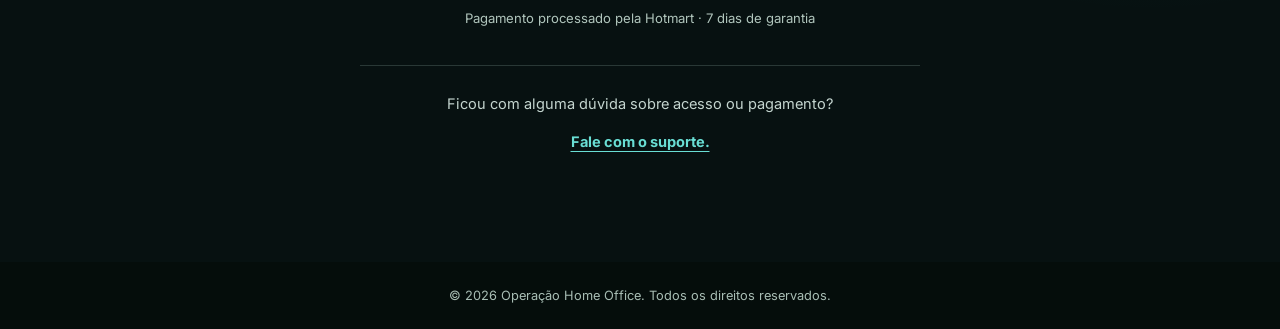
==== commit 8046fb8f: "feat: reposiciona landing para o Agente Express" ====
--- a/index.html
+++ b/index.html
@@ -3,24 +3,24 @@
 <head>
   <meta charset="UTF-8">
   <meta name="viewport" content="width=device-width, initial-scale=1.0">
-  <title>Método Express — Mostre primeiro | Operação Home Office</title>
-  <meta name="description" content="Conheça o processo para encontrar uma oportunidade, criar uma transformação visual e mostrar algo concreto a um possível cliente.">
+  <title>Agente Express + Método Express | Operação Home Office</title>
+  <meta name="description" content="Conheça a IA personalizada e o método para pesquisar negócios, criar transformações de Instagram, preparar mensagens e oferecer o serviço pelo celular.">
   <meta name="robots" content="index, follow">
   <link rel="canonical" href="https://operacaohomeoffice.vercel.app/">
 
   <meta property="og:type" content="website">
   <meta property="og:locale" content="pt_BR">
   <meta property="og:site_name" content="Operação Home Office">
-  <meta property="og:title" content="Método Express — Mostre primeiro">
-  <meta property="og:description" content="Um processo para transformar um print em algo concreto para mostrar a um possível cliente.">
+  <meta property="og:title" content="Agente Express + Método Express">
+  <meta property="og:description" content="Uma IA para preparar o que mostrar, dizer e entregar. Um método para oferecer transformações de Instagram pelo celular.">
   <meta property="og:image" content="https://operacaohomeoffice.vercel.app/assets/images/og-image.jpg">
   <meta property="og:image:width" content="1200">
   <meta property="og:image:height" content="630">
   <meta property="og:url" content="https://operacaohomeoffice.vercel.app/">
 
   <meta name="twitter:card" content="summary_large_image">
-  <meta name="twitter:title" content="Método Express — Mostre primeiro">
-  <meta name="twitter:description" content="Um processo para transformar um print em algo concreto para mostrar a um possível cliente.">
+  <meta name="twitter:title" content="Agente Express + Método Express">
+  <meta name="twitter:description" content="Uma IA para preparar o que mostrar, dizer e entregar. Um método para oferecer transformações de Instagram pelo celular.">
   <meta name="twitter:image" content="https://operacaohomeoffice.vercel.app/assets/images/og-image.jpg">
 
   <meta name="theme-color" content="#071111">
@@ -31,1232 +31,190 @@
   <link rel="preload" href="assets/images/vsl-poster.webp" as="image" type="image/webp" fetchpriority="high">
 
   <style>
-    @font-face {
-      font-family: 'Inter';
-      font-style: normal;
-      font-weight: 400 700;
-      font-display: swap;
-      src: url('assets/fonts/inter-var.woff2') format('woff2');
-      unicode-range: U+0000-00FF, U+0131, U+0152-0153, U+02BB-02BC, U+02C6, U+02DA, U+02DC, U+0304, U+0308, U+0329, U+2000-206F, U+20AC, U+2122, U+2191, U+2193, U+2212, U+2215, U+FEFF, U+FFFD;
-    }
-
-    @font-face {
-      font-family: 'Sora';
-      font-style: normal;
-      font-weight: 700 800;
-      font-display: swap;
-      src: url('assets/fonts/sora-var.woff2') format('woff2');
-      unicode-range: U+0000-00FF, U+0131, U+0152-0153, U+02BB-02BC, U+02C6, U+02DA, U+02DC, U+0304, U+0308, U+0329, U+2000-206F, U+20AC, U+2122, U+2191, U+2193, U+2212, U+2215, U+FEFF, U+FFFD;
-    }
-
-    :root {
-      --dark: #071111;
-      --dark-soft: #091716;
-      --teal: #0FCBC0;
-      --teal-dark: #08AFA6;
-      --teal-ink: #087E78;
-      --light: #FAFBFA;
-      --light-alt: #F5F8F7;
-      --ink: #111817;
-      --muted: #52615E;
-      --line: #DCE8E5;
-      --white: #F4F7F6;
-      --font-display: 'Sora', 'Inter', system-ui, sans-serif;
-      --font-body: 'Inter', system-ui, -apple-system, 'Segoe UI', sans-serif;
-      --radius-sm: 10px;
-      --radius-md: 16px;
-      --radius-lg: 24px;
-      --container: 1100px;
-      --measure: 64ch;
-      --shadow: 0 18px 50px rgba(7, 17, 17, 0.10);
-    }
-
-    * { box-sizing: border-box; }
-
-    html {
-      scroll-behavior: smooth;
-      -webkit-text-size-adjust: 100%;
-    }
-
-    body {
-      margin: 0;
-      color: var(--ink);
-      background: var(--light);
-      font-family: var(--font-body);
-      line-height: 1.65;
-      -webkit-font-smoothing: antialiased;
-      overflow-x: hidden;
-    }
-
-    img, video, iframe, svg { display: block; max-width: 100%; }
-    p, blockquote { margin: 0; }
-    ul, ol { margin: 0; padding: 0; list-style: none; }
-    a { color: inherit; }
-
-    :focus-visible {
-      outline: 3px solid var(--teal);
-      outline-offset: 4px;
-      border-radius: 6px;
-    }
-
-    .container {
-      width: 100%;
-      max-width: var(--container);
-      margin: 0 auto;
-      padding: 0 20px;
-    }
-
-    .section { padding: 64px 0; }
-    .section-light { background: var(--light); }
-    .section-alt { background: var(--light-alt); }
-
-    .section-dark {
-      color: var(--white);
-      background:
-        radial-gradient(circle at 82% 8%, rgba(15, 203, 192, 0.11), transparent 30%),
-        linear-gradient(145deg, var(--dark-soft), var(--dark));
-    }
-
-    h1, h2, h3 {
-      margin: 0;
-      font-family: var(--font-display);
-      font-weight: 800;
-      line-height: 1.15;
-      letter-spacing: -0.025em;
-      text-wrap: balance;
-    }
-
-    h2 {
-      max-width: 25ch;
-      margin: 0 auto;
-      font-size: clamp(1.65rem, 6vw, 2.55rem);
-      text-align: center;
-    }
-
-    h3 { font-size: 1.05rem; }
-
-    .accent { color: var(--teal-ink); }
-    .section-dark .accent { color: var(--teal); }
-
-    .section-head {
-      max-width: 760px;
-      margin: 0 auto 30px;
-      text-align: center;
-    }
-
-    .section-head > p,
-    .section-head .prose { margin-top: 16px; }
-
-    .prose {
-      max-width: var(--measure);
-      margin-left: auto;
-      margin-right: auto;
-      color: var(--muted);
-      font-size: 1rem;
-    }
-
-    .prose p + p { margin-top: 14px; }
-    .section-dark .prose { color: #BED0CD; }
-
-    .closing {
-      max-width: 48ch;
-      margin: 24px auto 0;
-      font-family: var(--font-display);
-      font-weight: 700;
-      line-height: 1.45;
-      text-align: center;
-    }
-
-    .hero {
-      position: relative;
-      padding: 38px 0 68px;
-      color: var(--white);
-      background:
-        radial-gradient(circle at 18% 10%, rgba(15, 203, 192, 0.14), transparent 28%),
-        radial-gradient(circle at 88% 42%, rgba(8, 175, 166, 0.08), transparent 32%),
-        var(--dark);
-      overflow: hidden;
-    }
-
-    .hero::before {
-      content: '';
-      position: absolute;
-      inset: 0;
-      pointer-events: none;
-      background-image:
-        linear-gradient(rgba(15, 203, 192, 0.025) 1px, transparent 1px),
-        linear-gradient(90deg, rgba(15, 203, 192, 0.025) 1px, transparent 1px);
-      background-size: 44px 44px;
-      mask-image: linear-gradient(to bottom, black, transparent 74%);
-    }
-
-    .hero .container { position: relative; }
-
-    .hero-copy {
-      max-width: 860px;
-      margin: 0 auto 22px;
-      text-align: center;
-    }
-
-    .hero h1 {
-      max-width: 21ch;
-      margin: 0 auto;
-      font-size: clamp(2rem, 8vw, 3.75rem);
-    }
-
-    .hero h1 .accent {
-      display: inline-block;
-      color: #22DFD5;
-      font-weight: 800;
-      white-space: nowrap;
-    }
-
-    .hero-sub {
-      max-width: 680px;
-      margin: 24px auto 0;
-      color: #AFC2BF;
-      font-size: clamp(0.84rem, 3.1vw, 0.95rem);
-      line-height: 1.65;
-      text-align: center;
-    }
-
-    .hero-sub-lead { color: #73DED8; font-weight: 700; }
-
-    .vsl-wrap {
-      width: min(92vw, 420px);
-      margin: 0 auto;
-    }
-
-    .vsl-player {
-      position: relative;
-      width: 100%;
-      aspect-ratio: 9 / 16;
-      overflow: hidden;
-      border: 1px solid rgba(15, 203, 192, 0.52);
-      border-radius: var(--radius-lg);
-      background: #020707;
-      box-shadow: 0 0 0 1px rgba(15, 203, 192, 0.08), 0 24px 70px rgba(0, 0, 0, 0.42);
-    }
-
-    .vsl-launch,
-    .vsl-launch img,
-    .vsl-yt-target,
-    .vsl-yt-target iframe {
-      position: absolute;
-      inset: 0;
-      width: 100%;
-      height: 100%;
-    }
-
-    .vsl-launch {
-      display: block;
-      cursor: pointer;
-      background: #020707;
-    }
-
-    .vsl-launch img {
-      object-fit: cover;
-      object-position: center;
-      transition: filter 200ms ease;
-    }
-
-    .vsl-launch:hover img { filter: brightness(1.06); }
-    .vsl-yt-target iframe { border: 0; }
-
-    .mechanism-flow {
-      display: grid;
-      gap: 22px;
-      max-width: 620px;
-      margin: 28px auto 0;
-    }
-
-    .mechanism-card {
-      position: relative;
-      display: grid;
-      grid-template-columns: 42px 1fr;
-      align-items: center;
-      gap: 12px;
-      min-height: 74px;
-      padding: 14px 16px;
-      border: 1px solid rgba(8, 175, 166, 0.26);
-      border-radius: var(--radius-md);
-      background: #FFFFFF;
-      box-shadow: 0 8px 28px rgba(7, 17, 17, 0.05);
-      font-family: var(--font-display);
-      font-size: 0.86rem;
-      font-weight: 800;
-      line-height: 1.3;
-      text-transform: uppercase;
-    }
-
-    .mechanism-card:not(:last-child)::after {
-      content: '↓';
-      position: absolute;
-      left: 50%;
-      bottom: -24px;
-      color: var(--teal-dark);
-      transform: translateX(-50%);
-    }
-
-    .mechanism-card:last-child {
-      color: #062E2B;
-      border-color: var(--teal);
-      background: rgba(15, 203, 192, 0.16);
-    }
-
-    .line-icon {
-      display: grid;
-      place-items: center;
-      width: 42px;
-      height: 42px;
-      border: 1px solid var(--teal-dark);
-      border-radius: 50%;
-      color: var(--teal-ink);
-    }
-
-    .ba-intro { margin-bottom: 28px; text-align: center; }
-
-    .quote-line {
-      max-width: 620px;
-      margin: 18px auto;
-      padding: 16px 18px;
-      border-left: 3px solid var(--teal-dark);
-      border-radius: 0 var(--radius-sm) var(--radius-sm) 0;
-      background: #FFFFFF;
-      color: var(--ink);
-      font-family: var(--font-display);
-      font-weight: 700;
-    }
-
-    .ba {
-      display: grid;
-      grid-template-columns: 1fr;
-      justify-items: center;
-      gap: 12px;
-      max-width: 840px;
-      margin: 0 auto;
-    }
-
-    .ba-shot { width: min(100%, 280px); margin: 0; }
-
-    .ba-label {
-      margin-bottom: 8px;
-      color: var(--muted);
-      font-size: 0.72rem;
-      font-weight: 700;
-      letter-spacing: 0.12em;
-      text-align: center;
-      text-transform: uppercase;
-    }
-
-    .ba-shot img {
-      width: 100%;
-      height: auto;
-      border: 1px solid var(--line);
-      border-radius: 20px;
-      box-shadow: var(--shadow);
-    }
-
-    .ba-shot-after img { border-color: rgba(8, 175, 166, 0.7); }
-
-    .ba-arrow {
-      display: grid;
-      place-items: center;
-      width: 42px;
-      height: 42px;
-      border-radius: 50%;
-      color: #062E2B;
-      background: var(--teal);
-      font-size: 1.25rem;
-      font-weight: 800;
-    }
-
-    .change-strip {
-      max-width: 880px;
-      margin: 26px auto 0;
-      padding: 16px 18px;
-      border: 1px solid var(--line);
-      border-radius: var(--radius-md);
-      background: #FFFFFF;
-      color: var(--teal-ink);
-      font-weight: 700;
-      text-align: center;
-    }
-
-    .disclaimer {
-      max-width: 62ch;
-      margin: 14px auto 0;
-      color: var(--muted);
-      font-size: 0.78rem;
-      line-height: 1.5;
-      text-align: center;
-    }
-
-    .ways {
-      display: grid;
-      gap: 16px;
-      max-width: 900px;
-      margin: 30px auto 0;
-    }
-
-    .way-card {
-      padding: 24px;
-      border: 1px solid rgba(244, 247, 246, 0.13);
-      border-radius: var(--radius-lg);
-      background: rgba(255, 255, 255, 0.035);
-    }
-
-    .way-card-strong {
-      border-color: rgba(15, 203, 192, 0.48);
-      background: rgba(15, 203, 192, 0.075);
-    }
-
-    .way-tag {
-      margin-bottom: 12px;
-      color: var(--teal);
-      font-size: 0.74rem;
-      font-weight: 800;
-      letter-spacing: 0.14em;
-      text-transform: uppercase;
-    }
-
-    .way-card blockquote {
-      color: var(--white);
-      font-family: var(--font-display);
-      font-size: 1.02rem;
-      font-weight: 700;
-      line-height: 1.5;
-    }
-
-    .way-note {
-      margin-top: 16px;
-      color: #B9CBC8;
-      font-size: 0.9rem;
-    }
-
-    .proof-section { padding-top: 54px; padding-bottom: 58px; }
-
-    .proof-grid {
-      display: grid;
-      gap: 16px;
-      max-width: 980px;
-      margin: 26px auto 0;
-    }
-
-    .proof-card {
-      display: flex;
-      flex-direction: column;
-      margin: 0;
-      padding: 6px;
-      overflow: hidden;
-      border: 1px solid var(--line);
-      border-radius: 20px;
-      background: #FFFFFF;
-      box-shadow: 0 14px 40px rgba(7, 17, 17, 0.08);
-    }
-
-    .proof-card img {
-      width: 100%;
-      height: auto;
-      border-radius: 14px;
-    }
-
-    .proof-result {
-      margin: 0;
-      padding: 12px 11px 10px;
-      border-top: 1px solid rgba(8, 175, 166, 0.18);
-      color: var(--muted);
-      font-size: 0.78rem;
-      font-weight: 700;
-      line-height: 1.45;
-      text-align: left;
-    }
-
-    .founder-case {
-      max-width: 820px;
-      margin: 24px auto 0;
-      padding: 20px;
-      border: 1px solid rgba(8, 175, 166, 0.34);
-      border-radius: var(--radius-md);
-      background: rgba(15, 203, 192, 0.06);
-      box-shadow: 0 12px 34px rgba(7, 17, 17, 0.06);
-      text-align: center;
-    }
-
-    .founder-case h3 {
-      max-width: 38ch;
-      margin: 0 auto;
-      color: var(--ink);
-      font-size: clamp(1.05rem, 3.5vw, 1.3rem);
-    }
-
-    .founder-case-story {
-      display: grid;
-      gap: 4px;
-      max-width: 66ch;
-      margin: 13px auto 0;
-      color: var(--muted);
-      font-size: 0.88rem;
-      line-height: 1.5;
-    }
-
-    .founder-case-story strong { color: #075D58; }
-
-    .case-metrics {
-      display: grid;
-      grid-template-columns: minmax(0, 1fr) auto minmax(0, 0.72fr) auto minmax(0, 0.9fr);
-      gap: 7px;
-      align-items: center;
-      max-width: 620px;
-      margin: 16px auto 0;
-    }
-
-    .case-metric {
-      display: grid;
-      gap: 2px;
-      align-content: center;
-      min-width: 0;
-      min-height: 66px;
-      padding: 8px 5px;
-      border: 1px solid rgba(8, 175, 166, 0.24);
-      border-radius: var(--radius-sm);
-      background: #FFFFFF;
-    }
-
-    .case-metric strong {
-      color: #075D58;
-      font-family: var(--font-display);
-      font-size: clamp(1.15rem, 5vw, 1.7rem);
-      font-weight: 800;
-      line-height: 1;
-      letter-spacing: -0.035em;
-    }
-
-    .case-metric span {
-      color: var(--muted);
-      font-size: 0.58rem;
-      font-weight: 800;
-      line-height: 1.25;
-      letter-spacing: 0.045em;
-      text-transform: uppercase;
-    }
-
-    .case-arrow {
-      color: var(--teal-ink);
-      font-family: var(--font-display);
-      font-size: 0.9rem;
-      font-weight: 800;
-    }
-
-    .process-flow {
-      display: grid;
-      grid-template-columns: 1fr;
-      gap: 10px;
-      max-width: 980px;
-      margin: 28px auto;
-      counter-reset: process;
-    }
-
-    .process-flow li {
-      counter-increment: process;
-      display: grid;
-      grid-template-columns: 32px 1fr;
-      column-gap: 10px;
-      align-items: start;
-      min-width: 0;
-      padding: 15px;
-      border: 1px solid rgba(8, 175, 166, 0.23);
-      border-radius: var(--radius-sm);
-      background: #FFFFFF;
-    }
-
-    .process-flow li::before {
-      content: '0' counter(process);
-      grid-row: 1 / span 2;
-      color: rgba(8, 126, 120, 0.72);
-      font-family: var(--font-display);
-      font-size: 0.62rem;
-      font-weight: 800;
-      letter-spacing: 0.14em;
-    }
-
-    .process-flow strong {
-      color: var(--ink);
-      font-family: var(--font-display);
-      font-size: 0.82rem;
-      line-height: 1.35;
-      text-transform: uppercase;
-    }
-
-    .process-flow span {
-      margin-top: 4px;
-      color: var(--muted);
-      font-size: 0.8rem;
-      line-height: 1.5;
-    }
-
-    #processo .section-head { max-width: 820px; }
-
-    #processo h2 { max-width: 23ch; }
-
-    .process-outcome {
-      display: block;
-      margin-top: 0.08em;
-      font-size: 1.12em;
-      letter-spacing: 0.025em;
-      text-transform: uppercase;
-    }
-
-    .second-option-callout {
-      width: fit-content;
-      max-width: 100%;
-      margin-left: auto !important;
-      margin-right: auto;
-      padding: 9px 14px;
-      border: 1px solid rgba(8, 175, 166, 0.36);
-      border-radius: var(--radius-sm);
-      color: #075D58;
-      background: rgba(15, 203, 192, 0.07);
-      line-height: 1.5;
-    }
-
-    .process-closing p + p { margin-top: 10px; }
-
-    .process-teaser {
-      max-width: 670px;
-      margin: 26px auto 0;
-      padding: 13px 17px;
-      border: 1px solid rgba(8, 175, 166, 0.34);
-      border-radius: var(--radius-sm);
-      color: #075D58;
-      background: rgba(15, 203, 192, 0.07);
-      text-align: center;
-    }
-
-    .process-teaser strong {
-      font-family: var(--font-display);
-      font-size: 0.9rem;
-      line-height: 1.45;
-    }
-
-    .process-teaser span {
-      display: block;
-      margin-top: 4px;
-      color: var(--muted);
-      font-size: 0.78rem;
-      line-height: 1.45;
-    }
-
-    .prompt-assets {
-      display: grid;
-      gap: 12px;
-      max-width: 560px;
-      margin: 24px auto;
-    }
-
-    .prompt-asset {
-      padding: 17px;
-      border: 1px solid var(--teal-dark);
-      border-radius: var(--radius-md);
-      color: #063E3A;
-      background: rgba(15, 203, 192, 0.10);
-      font-family: var(--font-display);
-      font-weight: 800;
-      letter-spacing: 0.08em;
-      text-align: center;
-    }
-
-    .niches {
-      max-width: 760px;
-      margin: 24px auto 0;
-      color: var(--teal-ink);
-      font-size: 0.9rem;
-      font-weight: 700;
-      line-height: 1.75;
-      text-align: center;
-    }
-
-    .testimonials {
-      display: grid;
-      gap: 22px;
-      max-width: 780px;
-      margin: 30px auto 0;
-    }
-
-    .testimonials-section {
-      border-top: 1px solid rgba(8, 175, 166, 0.16);
-      border-bottom: 1px solid rgba(8, 175, 166, 0.22);
-      background:
-        radial-gradient(circle at 50% 0%, rgba(15, 203, 192, 0.10), transparent 34%),
-        #F1F8F6;
-    }
-
-    .testimonials-section .section-head { margin-bottom: 34px; }
-
-    .testimonials-section h2 { color: #075D58; }
-
-    .testimonials-section h2::after {
-      content: '';
-      display: block;
-      width: 54px;
-      height: 2px;
-      margin: 14px auto 0;
-      border-radius: 999px;
-      background: var(--teal-dark);
-    }
-
-    .testimonial-video {
-      width: min(100%, 330px);
-      margin: 0 auto;
-      overflow: hidden;
-      border: 2px solid rgba(8, 175, 166, 0.38);
-      border-radius: 20px;
-      background: var(--dark);
-      box-shadow: 0 20px 52px rgba(7, 17, 17, 0.16);
-    }
-
-    .testimonial-video video {
-      width: 100%;
-      height: auto;
-      aspect-ratio: 9 / 16;
-      object-fit: cover;
-    }
-
-    .author-card {
-      display: grid;
-      gap: 24px;
-      align-items: center;
-      max-width: 900px;
-      margin: 30px auto 0;
-      padding: 22px;
-      border: 1px solid rgba(15, 203, 192, 0.25);
-      border-radius: var(--radius-lg);
-      background: rgba(255, 255, 255, 0.035);
-    }
-
-    .author-photo {
-      width: min(100%, 300px);
-      aspect-ratio: 1;
-      margin: 0 auto;
-      object-fit: cover;
-      border: 1px solid rgba(15, 203, 192, 0.5);
-      border-radius: 20px;
-    }
-
-    .author-name {
-      margin-bottom: 2px;
-      color: var(--white);
-      font-family: var(--font-display);
-      font-size: 1.3rem;
-      font-weight: 800;
-    }
-
-    .author-role {
-      margin-bottom: 18px;
-      color: var(--teal);
-      font-size: 0.86rem;
-      font-weight: 700;
-    }
-
-    .author-copy p + p { margin-top: 13px; }
-
-    .author-question {
-      padding-left: 14px;
-      border-left: 2px solid var(--teal);
-      color: var(--white);
-      font-weight: 700;
-    }
-
-    .author-credentials {
-      color: #94AAA6;
-      font-size: 0.86rem;
-    }
-
-    .offer-card {
-      max-width: 760px;
-      margin: 30px auto 0;
-      padding: 26px 20px;
-      border: 1px solid rgba(8, 175, 166, 0.45);
-      border-radius: var(--radius-lg);
-      background: #FFFFFF;
-      box-shadow: 0 24px 65px rgba(7, 17, 17, 0.12);
-    }
-
-    .offer-facts {
-      display: grid;
-      grid-template-columns: repeat(2, minmax(0, 1fr));
-      gap: 8px;
-      margin-top: 4px;
-      padding: 10px;
-      border: 1px solid rgba(8, 175, 166, 0.3);
-      border-radius: var(--radius-sm);
-      color: #075D58;
-      background: rgba(15, 203, 192, 0.08);
-      text-align: center;
-    }
-
-    .offer-fact {
-      display: grid;
-      align-content: center;
-      min-height: 58px;
-      padding: 7px 8px;
-      border-radius: 8px;
-      background: rgba(255, 255, 255, 0.72);
-      font-size: 0.78rem;
-      line-height: 1.35;
-    }
-
-    .offer-fact strong {
-      font-family: var(--font-display);
-      font-size: 0.82rem;
-      font-weight: 800;
-    }
-
-    .offer-fact small { color: var(--muted); font-size: 0.72rem; }
-    .offer-fact-support { grid-column: 1 / -1; }
-
-    .offer-stack {
-      display: grid;
-      gap: 12px;
-      margin-top: 24px;
-    }
-
-    .offer-product {
-      padding: 16px;
-      border: 1px solid var(--line);
-      border-radius: var(--radius-md);
-      color: var(--muted);
-      background: var(--light);
-    }
-
-    .offer-product-title {
-      display: block;
-      margin-bottom: 5px;
-      color: var(--ink);
-      font-family: var(--font-display);
-      font-size: 0.9rem;
-      font-weight: 800;
-      letter-spacing: 0.035em;
-      text-transform: uppercase;
-    }
-
-    .offer-process {
-      color: var(--teal-ink);
-      font-size: 0.86rem;
-      font-weight: 700;
-    }
-
-    .bonus-block {
-      margin-top: 26px;
-      padding-top: 24px;
-      border-top: 1px solid var(--line);
-    }
-
-    .bonus-title {
-      color: var(--ink);
-      font-family: var(--font-display);
-      font-size: 1.08rem;
-      font-weight: 800;
-      text-align: center;
-    }
-
-    .offer-urgency {
-      width: fit-content;
-      max-width: 58ch;
-      margin: 10px auto 0;
-      padding: 9px 14px;
-      border: 1px solid rgba(8, 175, 166, 0.4);
-      border-radius: var(--radius-sm);
-      color: #075D58;
-      background: rgba(15, 203, 192, 0.09);
-      font-size: 0.86rem;
-      font-weight: 800;
-      line-height: 1.55;
-      text-align: center;
-    }
-
-    .bonus-grid {
-      display: grid;
-      gap: 10px;
-      margin-top: 15px;
-    }
-
-    .bonus-card {
-      padding: 15px;
-      border: 1px solid rgba(8, 175, 166, 0.24);
-      border-radius: var(--radius-md);
-      background: rgba(15, 203, 192, 0.055);
-    }
-
-    .bonus-card h3 {
-      margin-bottom: 6px;
-      color: #075D58;
-      font-size: 0.92rem;
-    }
-
-    .bonus-card p {
-      color: var(--muted);
-      font-size: 0.86rem;
-      line-height: 1.55;
-    }
-
-    .offer-note {
-      margin-top: 22px;
-      color: var(--ink);
-      text-align: center;
-    }
-
-    .offer-note p + p { margin-top: 8px; }
-
-    .investment-math {
-      margin-top: 24px;
-      padding: 20px;
-      border: 1px solid rgba(8, 175, 166, 0.3);
-      border-radius: var(--radius-md);
-      background: rgba(15, 203, 192, 0.055);
-      color: var(--muted);
-      text-align: center;
-    }
-
-    .investment-math h3 {
-      color: var(--ink);
-      font-size: 1.05rem;
-    }
-
-    .investment-math p { margin-top: 10px; font-size: 0.9rem; }
-    .investment-math strong { color: #075D58; }
-
-    .math-steps {
-      display: grid;
-      gap: 26px;
-      margin-top: 16px;
-    }
-
-    .investment-math .math-step {
-      position: relative;
-      display: flex;
-      align-items: center;
-      justify-content: center;
-      min-width: 0;
-      min-height: 112px;
-      margin: 0;
-      padding: 15px 13px;
-      border: 1px solid rgba(8, 175, 166, 0.28);
-      border-radius: var(--radius-sm);
-      background: #FFFFFF;
-      font-size: 0.82rem;
-      line-height: 1.45;
-    }
-
-    .math-step:not(:last-child)::after {
-      content: '↓';
-      position: absolute;
-      left: 50%;
-      bottom: -23px;
-      color: var(--teal-ink);
-      font-family: var(--font-display);
-      font-size: 1rem;
-      font-weight: 800;
-      transform: translateX(-50%);
-    }
-
-    .math-step:first-child strong,
-    .math-step:nth-child(2) strong:last-of-type {
-      display: inline-block;
-      margin-left: 0.08em;
-      font-family: var(--font-display);
-      font-size: 1.72rem;
-      font-weight: 800;
-      line-height: 1;
-      letter-spacing: -0.045em;
-    }
-
-    .math-step-result {
-      color: #075D58;
-      font-family: var(--font-display);
-      font-size: 0.95rem !important;
-      font-weight: 800;
-      line-height: 1.38 !important;
-    }
-
-    .math-continuation { margin-top: 15px !important; }
-
-    .investment-note {
-      color: var(--muted);
-      font-size: 0.78rem !important;
-      font-style: italic;
-    }
-
-    .offer-price-block {
-      margin-top: 24px;
-      padding-top: 24px;
-      border-top: 1px solid var(--line);
-      text-align: center;
-    }
-
-    .offer-price-label { color: var(--muted); font-size: 0.82rem; }
-
-    .offer-price {
-      margin: 5px 0;
-      color: #087E78;
-      font-family: var(--font-display);
-      font-size: clamp(3rem, 13vw, 4.5rem);
-      font-weight: 800;
-      line-height: 1;
-      letter-spacing: -0.05em;
-    }
-
-    .offer-price-alt { color: var(--muted); font-size: 0.86rem; }
-
-    .btn {
-      display: inline-flex;
-      align-items: center;
-      justify-content: center;
-      width: 100%;
-      min-height: 56px;
-      margin-top: 22px;
-      padding: 15px 20px;
-      border: 1px solid var(--teal);
-      border-radius: var(--radius-sm);
-      color: #052B29;
-      background: var(--teal);
-      box-shadow: 0 12px 28px rgba(15, 203, 192, 0.20);
-      font-weight: 800;
-      line-height: 1.25;
-      text-align: center;
-      text-decoration: none;
-      text-transform: uppercase;
-      transition: transform 180ms ease, background-color 180ms ease, box-shadow 180ms ease;
-    }
-
-    .btn:hover {
-      background: #34D8CF;
-      box-shadow: 0 16px 34px rgba(15, 203, 192, 0.27);
-      transform: translateY(-2px);
-    }
-
-    .guarantee-card {
-      display: grid;
-      grid-template-columns: 48px 1fr;
-      gap: 16px;
-      max-width: 760px;
-      margin: 0 auto;
-      padding: 24px;
-      border: 1px solid var(--line);
-      border-radius: var(--radius-lg);
-      background: #FFFFFF;
-      box-shadow: 0 12px 36px rgba(7, 17, 17, 0.06);
-    }
-
-    .guarantee-mark {
-      display: grid;
-      place-items: center;
-      width: 48px;
-      height: 48px;
-      border: 1px solid var(--teal-dark);
-      border-radius: 50%;
-      color: var(--teal-ink);
-      font-family: var(--font-display);
-      font-weight: 800;
-    }
-
-    .guarantee-card h2 {
-      max-width: none;
-      margin: 0 0 12px;
-      font-size: clamp(1.3rem, 5vw, 1.85rem);
-      text-align: left;
-    }
-
-    .guarantee-card p { color: var(--muted); }
-    .guarantee-card p + p { margin-top: 12px; }
-
-    .faq-list { max-width: 760px; margin: 26px auto 0; }
-    .faq-item { border-bottom: 1px solid var(--line); }
-
-    .faq-question {
-      display: flex;
-      align-items: center;
-      justify-content: space-between;
-      gap: 14px;
-      width: 100%;
-      padding: 16px 2px;
-      border: 0;
-      color: var(--ink);
-      background: transparent;
-      font: inherit;
-      font-weight: 700;
-      text-align: left;
-      cursor: pointer;
-    }
-
-    .faq-icon {
-      flex: 0 0 auto;
-      color: var(--teal-ink);
-      font-size: 1.35rem;
-      font-weight: 400;
-      transition: transform 200ms ease;
-    }
-
-    .faq-question[aria-expanded="true"] .faq-icon { transform: rotate(45deg); }
-
-    .faq-answer {
-      max-height: 0;
-      overflow: hidden;
-      transition: max-height 220ms ease;
-    }
-
-    .faq-answer p { padding: 0 2px 20px; color: var(--muted); }
-
-    .final-section { text-align: center; }
-
-    .final-copy {
-      max-width: 44ch;
-      margin: 22px auto 0;
-      color: #BED0CD;
-    }
-
-    .final-copy p + p { margin-top: 5px; }
-
-    .final-urgency {
-      width: fit-content;
-      max-width: 52ch;
-      margin: 22px auto 0;
-      padding: 9px 14px;
-      border: 1px solid rgba(15, 203, 192, 0.34);
-      border-radius: var(--radius-sm);
-      color: #71E3DD;
-      background: rgba(15, 203, 192, 0.07);
-      font-weight: 800;
-      line-height: 1.5;
-    }
-
-    .final-question {
-      max-width: 28ch;
-      margin: 24px auto 0;
-      color: var(--teal);
-      font-family: var(--font-display);
-      font-size: clamp(1.45rem, 6vw, 2.25rem);
-      font-weight: 800;
-      line-height: 1.3;
-      text-wrap: balance;
-    }
-
-    .final-after { max-width: 50ch; margin: 18px auto 0; color: #D5E2E0; }
-    .final-section .btn { max-width: 500px; }
-    .secure-note { margin-top: 12px; color: #94AAA6; font-size: 0.78rem; }
-
-    .support {
-      max-width: 500px;
-      margin: 36px auto 0;
-      padding-top: 28px;
-      border-top: 1px solid rgba(244, 247, 246, 0.12);
-      color: #AFC2BF;
-      font-size: 0.9rem;
-    }
-
-    .support span { display: block; }
-
-    .support-link {
-      display: inline-block;
-      margin-top: 4px;
-      padding: 7px 4px;
-      color: var(--teal);
-      font-weight: 700;
-      text-underline-offset: 3px;
-    }
-
-    .footer {
-      padding: 20px 0 30px;
-      color: #78908B;
-      background: #050C0C;
-      font-size: 0.76rem;
-      text-align: center;
-    }
-
-    @media (min-width: 640px) {
-      .container { padding: 0 28px; }
-      .section { padding: 82px 0; }
-      .hero { padding: 58px 0 82px; }
-      .hero-copy { margin-bottom: 28px; }
-
-      .ba {
-        grid-template-columns: 1fr auto 1fr;
-        align-items: center;
-        justify-items: stretch;
-        gap: 22px;
-      }
-
-      .ba-shot { width: auto; }
-      .ba-arrow { transform: rotate(-90deg); }
-      .ways { grid-template-columns: 1fr 1fr; }
-      .proof-grid { grid-template-columns: repeat(2, minmax(0, 1fr)); }
-      .founder-case-story { grid-template-columns: repeat(2, minmax(0, 1fr)); column-gap: 20px; }
-      .process-flow { grid-template-columns: repeat(2, minmax(0, 1fr)); }
-      .prompt-assets { grid-template-columns: 1fr 1fr; }
-      .testimonials { grid-template-columns: 1fr 1fr; }
-      .offer-facts { grid-template-columns: 1fr 0.8fr 1.35fr; }
-      .offer-fact-support { grid-column: auto; }
-      .offer-stack { grid-template-columns: repeat(2, minmax(0, 1fr)); }
-      .bonus-grid { grid-template-columns: repeat(3, minmax(0, 1fr)); }
-      .math-steps { grid-template-columns: repeat(3, minmax(0, 1fr)); gap: 24px; }
-
-      .math-step:not(:last-child)::after {
-        content: '→';
-        left: auto;
-        right: -19px;
-        bottom: auto;
-        top: 50%;
-        transform: translateY(-50%);
-      }
-
-      .author-card { grid-template-columns: minmax(240px, 320px) 1fr; padding: 30px; }
-    }
-
-    @media (min-width: 760px) {
-      .mechanism-flow {
-        grid-template-columns: repeat(4, minmax(0, 1fr));
-        gap: 14px;
-        max-width: 1000px;
-      }
-
-      .mechanism-card {
-        grid-template-columns: 1fr;
-        justify-items: center;
-        min-height: 128px;
-        padding: 16px 10px;
-        text-align: center;
-      }
-
-      .mechanism-card:not(:last-child)::after {
-        content: '→';
-        left: auto;
-        right: -13px;
-        bottom: auto;
-        top: 50%;
-        transform: translateY(-50%);
-        z-index: 2;
-      }
-
-      .process-flow { grid-template-columns: repeat(3, minmax(0, 1fr)); }
-    }
-
-    @media (min-width: 1024px) {
-      .section { padding: 94px 0; }
-      .hero h1 { font-size: 3.7rem; }
-    }
-
-    @media (max-width: 359px) {
-      .proof-section .container,
-      #investimento .container { padding-left: 12px; padding-right: 12px; }
-      .offer-card { padding-left: 14px; padding-right: 14px; }
-    }
-
-    @media (prefers-reduced-motion: reduce) {
-      *, *::before, *::after {
-        scroll-behavior: auto !important;
-        transition-duration: 0.01ms !important;
-      }
-    }
+    @font-face{font-family:'Inter';font-style:normal;font-weight:400 700;font-display:swap;src:url('assets/fonts/inter-var.woff2') format('woff2')}
+    @font-face{font-family:'Sora';font-style:normal;font-weight:700 800;font-display:swap;src:url('assets/fonts/sora-var.woff2') format('woff2')}
+    :root{--dark:#071111;--dark-soft:#0B2421;--teal:#0FCBC0;--teal-ink:#08746E;--light:#FAFBFA;--light-alt:#EFF5F2;--ink:#132622;--muted:#52615E;--line:#D7E3DE;--white:#F4F7F6;--font-display:'Sora','Inter',system-ui,sans-serif;--font-body:'Inter',system-ui,-apple-system,'Segoe UI',sans-serif;--container:1100px}
+    *{box-sizing:border-box}
+    html{scroll-behavior:smooth;-webkit-text-size-adjust:100%;scroll-padding-top:24px}
+    body{margin:0;color:var(--ink);background:var(--light);font-family:var(--font-body);font-size:16px;line-height:1.65;-webkit-font-smoothing:antialiased}
+    img,video,iframe,svg{display:block;max-width:100%}
+    p,blockquote,figure{margin:0}
+    ul,ol{margin:0;padding:0;list-style:none}
+    a{color:inherit}
+    :focus-visible{outline:3px solid #08746E;outline-offset:5px;border-radius:4px}
+    .hero :focus-visible,.section-dark :focus-visible{outline-color:var(--teal)}
+    .container{width:100%;max-width:var(--container);margin:0 auto;padding:0 20px}
+    .section{padding:64px 0}
+    .section-light{background:var(--light)}
+    .section-alt{background:var(--light-alt)}
+    .section-dark{color:var(--white);background:radial-gradient(circle at 90% 0,rgba(15,203,192,.1),transparent 38%),var(--dark)}
+    h1,h2,h3{margin:0;font-family:var(--font-display);font-weight:800;line-height:1.16;letter-spacing:-.035em;text-wrap:balance}
+    h2{max-width:28ch;font-size:clamp(1.75rem,5.4vw,2.7rem)}
+    h3{font-size:1.13rem;letter-spacing:-.025em}
+    .accent{color:var(--teal-ink)}
+    .hero .accent,.section-dark .accent{color:#36DCD0}
+    .eyebrow{display:block;margin-bottom:18px;color:var(--teal-ink);font-size:.73rem;font-weight:700;letter-spacing:.12em;line-height:1.65;text-transform:uppercase}
+    .hero .eyebrow,.section-dark .eyebrow{color:#69DED4}
+    .section-head{max-width:780px;margin:0 auto 34px;text-align:center}
+    .section-head h2{margin:0 auto}
+    .section-head .prose{margin-top:20px}
+    .prose{max-width:65ch;color:var(--muted)}
+    .prose p+p{margin-top:16px}
+    .section-head .prose{margin-left:auto;margin-right:auto}
+    .section-dark .prose{color:#C4D5CF}
+    .closing{max-width:58ch;margin:28px auto 0;font-size:1.08rem;font-weight:700;line-height:1.6;text-align:center}
+    .hero{position:relative;padding:30px 0 58px;color:var(--white);background:radial-gradient(circle at 84% 38%,rgba(15,203,192,.12),transparent 40%),var(--dark)}
+    .hero-brand{padding-bottom:26px;border-bottom:1px solid rgba(174,211,198,.16);margin-bottom:32px}
+    .hero-brand .eyebrow{margin:0;font-size:.65rem;letter-spacing:.11em}
+    .hero-layout{display:grid;gap:34px;align-items:center}
+    .hero-copy{min-width:0}
+    .hero h1{font-size:clamp(1.85rem,6.8vw,2.75rem);line-height:1.15;max-width:25ch}
+    .hero-lead{margin-top:22px;color:#C4D5CF;font-size:1.02rem}
+    .hero-barriers{margin-top:22px;max-width:45ch;color:#70E2D8;font-size:.96rem;font-weight:700;line-height:1.65}
+    .hero-territory{max-width:49ch;margin-top:14px;color:#B1C6BD;font-size:.93rem}
+    .hero .btn{max-width:430px;margin-top:28px}
+    .hero-media{min-width:0}
+    .vsl-wrap{width:min(100%,360px);margin:0 auto}
+    .vsl-player{position:relative;width:100%;aspect-ratio:9 / 16;overflow:hidden;border:1px solid rgba(15,203,192,.52);border-radius:20px;background:#020707;box-shadow:0 25px 70px rgba(0,0,0,.32)}
+    .vsl-launch,.vsl-launch img,.vsl-yt-target,.vsl-yt-target iframe{position:absolute;inset:0;width:100%;height:100%}
+    .vsl-launch{display:block;cursor:pointer;background:#020707}
+    .vsl-launch img{object-fit:cover;object-position:center;transition:filter 200ms ease}
+    .vsl-launch:hover img{filter:brightness(1.06)}
+    .vsl-yt-target iframe{border:0}
+    .vsl-caption{max-width:38ch;margin:16px auto 0;color:#B6CBC2;font-size:.86rem;line-height:1.6;text-align:center}
+    .vsl-caption strong{color:#F4F7F6}
+    .ba{display:grid;grid-template-columns:1fr;justify-items:center;gap:16px;max-width:860px;margin:32px auto 0}
+    .ba-shot{width:min(100%,380px);min-width:0}
+    .ba-label{display:block;min-height:32px;margin-bottom:10px;font-size:.81rem;font-weight:700;line-height:1.4;text-align:center}
+    .ba-shot-after .ba-label{color:var(--teal-ink)}
+    .ba-shot img{width:100%;height:auto;border:1px solid var(--line);border-radius:18px;box-shadow:0 14px 44px rgba(7,17,17,.09)}
+    .ba-shot-after img{border-color:#3A9E8A}
+    .ba-arrow{display:grid;place-items:center;width:38px;height:38px;border-radius:50%;color:#052B29;background:var(--teal);font-size:1.25rem;font-weight:700}
+    .asset-caption{max-width:65ch;margin:18px auto 0;color:var(--muted);font-size:.86rem;line-height:1.6;text-align:center}
+    .mechanism-statement{max-width:900px;margin:32px auto 0;padding:24px 20px;border-top:1px solid var(--line);border-bottom:1px solid var(--line);text-align:center}
+    .mechanism-statement strong{display:block;font-family:var(--font-display);font-size:clamp(1.2rem,4.2vw,1.65rem);line-height:1.4}
+    .mechanism-statement p{max-width:70ch;margin:14px auto 0;color:var(--muted)}
+    .agent-results{display:grid;border-top:1px solid rgba(177,211,198,.25);margin-top:36px}
+    .agent-result{padding:24px 0;border-bottom:1px solid rgba(177,211,198,.25)}
+    .agent-number{display:block;margin-bottom:16px;color:#69DED4;font-size:.8rem;font-weight:700;letter-spacing:.09em}
+    .agent-result h3{font-size:1.4rem;color:#F4F7F6}
+    .agent-result p{margin-top:12px;color:#C4D5CF}
+    .media-pending{display:flex;gap:18px;align-items:center;max-width:900px;margin:30px auto 0;padding:23px;border:1px dashed rgba(121,189,167,.6);border-radius:14px}
+    .media-pending .pending-symbol{display:grid;place-items:center;flex:0 0 44px;height:44px;border:1px solid rgba(121,189,167,.7);border-radius:50%;font-size:1.15rem;color:#79DED0}
+    .media-pending strong{display:block;font-size:.98rem}
+    .media-pending p{margin-top:5px;color:#BBD1C8;font-size:.87rem;line-height:1.55}
+    .proof-grid{display:grid;gap:28px;max-width:920px;margin:32px auto 0}
+    .proof-card{min-width:0;padding:8px;border:1px solid var(--line);border-radius:18px;background:white}
+    .proof-card img{width:100%;height:auto;border-radius:12px}
+    .proof-result{padding:17px 10px 12px;color:var(--muted);font-size:.92rem;line-height:1.6}
+    .proof-result strong{display:block;margin-bottom:5px;color:var(--ink)}
+    .founder-case{max-width:920px;margin:34px auto 0;padding:28px 22px;background:#E1EFE7;border-radius:18px}
+    .case-value{display:block;color:#165C49;font-family:var(--font-display);font-size:clamp(3rem,7vw,3.75rem);font-weight:800;letter-spacing:-.06em;line-height:1.1}
+    .case-kicker{margin:9px 0 23px;color:#2D5F4F;font-size:.84rem;font-weight:700}
+    .founder-case-story{color:#354F43}
+    .founder-case-story h3{margin-bottom:14px;color:var(--ink);font-size:1.3rem}
+    .disclaimer{margin-top:18px;color:#4D6257;font-size:.82rem;line-height:1.6}
+    .testimonials-block{padding-top:60px}
+    .testimonials-block h3{max-width:30ch;margin:0 auto;text-align:center;font-size:clamp(1.45rem,5vw,1.95rem)}
+    .testimonials{display:grid;gap:28px;max-width:740px;margin:28px auto 0}
+    .testimonial-video{width:min(100%,330px);margin:0 auto}
+    .testimonial-video video{width:100%;height:auto;aspect-ratio:9 / 16;object-fit:cover;border:1px solid #549884;border-radius:18px;background:var(--dark)}
+    .testimonial-name{padding-top:12px;text-align:center;font-weight:700}
+    .process-flow{display:grid;gap:0;margin:32px 0;counter-reset:process;border-top:1px solid var(--line)}
+    .process-flow li{position:relative;counter-increment:process;display:grid;grid-template-columns:42px 1fr;gap:10px 14px;min-width:0;padding:25px 0;border-bottom:1px solid var(--line)}
+    .process-flow li::before{content:'0' counter(process);grid-row:1 / span 2;color:var(--teal-ink);font-family:var(--font-display);font-size:.9rem;font-weight:800}
+    .process-flow strong{font-family:var(--font-display);font-size:1.2rem;line-height:1.25}
+    .process-flow span{grid-column:2;color:var(--muted);font-size:1rem}
+    .editorial-grid{display:grid;gap:32px;align-items:start}
+    .editorial-copy h2{margin-bottom:24px}
+    .editorial-copy .eyebrow{margin-bottom:18px}
+    .package-components{border-top:1px solid var(--line)}
+    .package-components li{display:grid;grid-template-columns:36px 1fr;gap:12px;padding:19px 0;border-bottom:1px solid var(--line)}
+    .package-components .component-mark{color:var(--teal-ink);font-family:var(--font-display);font-size:1rem;font-weight:800}
+    .package-components strong{display:block;font-size:1.02rem}
+    .package-components p{margin-top:4px;color:var(--muted);font-size:.92rem}
+    .pending-note{margin-top:25px;padding:18px 20px;border:1px dashed #7C9D8E;border-radius:12px;color:#4E665A;background:rgba(255,255,255,.4);font-size:.88rem;line-height:1.6}
+    .pending-note strong{display:block;color:#254E3C;margin-bottom:4px}
+    .profile-outline{padding:28px 24px;border:1px solid var(--line);border-radius:18px;background:#fff}
+    .profile-outline h3{margin-bottom:20px;font-size:1.25rem}
+    .profile-list{display:grid;gap:16px}
+    .profile-list li{display:flex;align-items:start;gap:12px}
+    .profile-list li::before{content:'✓';color:var(--teal-ink);font-weight:700}
+    .profile-outline .pending-note{margin-top:24px}
+    .language-example{max-width:900px;margin:36px auto 0}
+    .example-label{margin-bottom:14px;color:#69DED4;font-size:.8rem;font-weight:700;letter-spacing:.04em;text-align:center}
+    .language-step{padding:24px 22px;border-top:1px solid rgba(177,211,198,.25)}
+    .language-step:last-child{border-bottom:1px solid rgba(177,211,198,.25)}
+    .language-step-label{display:block;margin-bottom:12px;color:#82CDB9;font-size:.78rem;font-weight:700;letter-spacing:.055em;text-transform:uppercase}
+    .language-step p{color:#E0EBE5;font-size:1.03rem}
+    .language-step-explanation{background:rgba(123,191,165,.07)}
+    .offer-intro{max-width:66ch;margin:0 auto;color:var(--muted);text-align:center}
+    .offer-card{max-width:950px;margin:36px auto 0;padding:24px 20px;border:1px solid #8CB5A3;border-radius:22px;background:#fff;box-shadow:0 22px 65px rgba(7,17,17,.07)}
+    .offer-stack{display:grid;gap:0}
+    .offer-product{padding:20px 0;border-bottom:1px solid var(--line)}
+    .offer-product:first-child{padding-top:0}
+    .offer-product-title{display:block;margin-bottom:7px;color:var(--ink);font-family:var(--font-display);font-size:1.07rem;font-weight:800}
+    .offer-product p{color:var(--muted);font-size:.95rem}
+    .offer-product-agent{padding:23px 20px!important;margin-bottom:4px;border:0;border-radius:14px;background:#E6F4EC}
+    .offer-product-agent .offer-product-title{color:#12664F;font-size:1.3rem}
+    .offer-purchase{padding-top:26px}
+    .offer-value{padding:18px 0;color:var(--muted);font-size:.9rem;line-height:1.6;border-bottom:1px solid var(--line)}
+    .offer-price-block{margin-top:24px;text-align:center}
+    .offer-price-label{color:var(--muted);font-size:.9rem}
+    .offer-price{margin:12px 0;color:#08746E;font-family:var(--font-display);font-size:clamp(3.8rem,15vw,4.7rem);font-weight:800;line-height:1;letter-spacing:-.06em}
+    .offer-price-alt{color:var(--muted);font-size:.9rem}
+    .btn{display:inline-flex;align-items:center;justify-content:center;width:100%;min-height:58px;margin-top:24px;padding:17px 20px;border:1px solid var(--teal);border-radius:10px;color:#052B29;background:var(--teal);font-size:.88rem;font-weight:700;line-height:1.35;text-align:center;text-decoration:none;text-transform:uppercase;transition:background-color 180ms ease,transform 180ms ease}
+    .btn:hover{background:#44E0D3;transform:translateY(-2px)}
+    .secure-note{margin-top:13px;color:var(--muted);font-size:.82rem;line-height:1.6;text-align:center}
+    .access-note{margin-top:25px;padding-top:22px;border-top:1px solid var(--line);color:var(--muted);font-size:.87rem;line-height:1.7}
+    .access-note strong{display:block;margin-bottom:6px;color:var(--ink)}
+    .author-card{display:grid;gap:30px;align-items:center}
+    .author-photo{width:min(100%,360px);height:auto;aspect-ratio:1;margin:0 auto;object-fit:cover;border:1px solid #5A9E86;border-radius:20px}
+    .author-copy h2{margin-bottom:24px;font-size:clamp(1.7rem,5vw,2.5rem)}
+    .author-name{margin-top:25px;color:#F4F7F6;font-weight:700}
+    .author-role{color:#70D8C3;font-size:.9rem}
+    .guarantee-card{display:grid;grid-template-columns:52px 1fr;gap:18px;max-width:850px;margin:0 auto}
+    .guarantee-mark{display:grid;place-items:center;width:52px;height:52px;border:1px solid #70A48C;border-radius:50%;color:var(--teal-ink);font-family:var(--font-display);font-size:1.35rem;font-weight:800}
+    .guarantee-card h2{max-width:27ch;margin-bottom:18px;font-size:clamp(1.5rem,5vw,2.2rem)}
+    .guarantee-card p{color:var(--muted)}
+    .faq-list{max-width:850px;margin:30px auto 0;border-top:1px solid var(--line)}
+    .faq-item{border-bottom:1px solid var(--line)}
+    .faq-question{display:flex;align-items:center;justify-content:space-between;gap:18px;width:100%;min-height:64px;padding:19px 2px;border:0;color:var(--ink);background:transparent;font:inherit;font-weight:700;line-height:1.5;text-align:left;cursor:pointer}
+    .faq-icon{flex:0 0 auto;color:var(--teal-ink);font-size:1.5rem;font-weight:400;transition:transform 200ms ease}
+    .faq-question[aria-expanded="true"] .faq-icon{transform:rotate(45deg)}
+    .faq-answer{max-height:0;overflow:hidden;transition:max-height 220ms ease}
+    .faq-answer p{padding:0 28px 22px 2px;color:var(--muted)}
+    .final-section{text-align:center}
+    .final-section h2{max-width:28ch;margin:0 auto}
+    .final-copy{max-width:65ch;margin:24px auto 0;color:#C4D5CF}
+    .final-reinforcement{max-width:56ch;margin:24px auto 0;color:#83E4D5;font-weight:700}
+    .final-section .btn{max-width:480px;margin-top:30px}
+    .section-dark .secure-note{color:#B1C6BD}
+    .support{max-width:560px;margin:36px auto 0;padding-top:26px;border-top:1px solid rgba(177,211,198,.2);color:#C4D5CF;font-size:.91rem}
+    .support span{display:block}
+    .support-link{display:inline-block;margin-top:4px;padding:10px 4px;color:#69DED4;font-weight:700;text-underline-offset:4px}
+    .footer{padding:23px 0;color:#A8BDB4;background:#050D0B;font-size:.8rem;text-align:center}
+    @media(min-width:640px){
+      .container{padding:0 28px}.section{padding:84px 0}.hero{padding:30px 0 70px}.hero-brand .eyebrow{font-size:.73rem}
+      .ba{grid-template-columns:minmax(0,1fr) auto minmax(0,1fr);align-items:center;gap:24px}.ba-shot{width:100%}.ba-arrow{transform:rotate(-90deg)}
+      .agent-results{grid-template-columns:repeat(2,minmax(0,1fr));gap:0 34px}.agent-result{padding:30px 0}
+      .proof-grid,.testimonials{grid-template-columns:repeat(2,minmax(0,1fr))}
+      .founder-case{display:grid;grid-template-columns:200px 1fr;gap:34px;padding:32px}.case-kicker{margin-bottom:0}
+      .process-flow{grid-template-columns:repeat(2,minmax(0,1fr));column-gap:36px}
+      .offer-card{padding:34px}
+    }
+    @media(min-width:900px){
+      .section{padding:98px 0}.hero-layout{grid-template-columns:minmax(0,1.55fr) minmax(0,1fr);gap:46px}.hero-brand{margin-bottom:42px}
+      .hero h1{font-size:2.7rem}.hero .vsl-wrap{max-width:348px}.hero-media{align-self:center}
+      .editorial-grid{grid-template-columns:minmax(0,1.05fr) minmax(0,1fr);gap:65px}
+      .agent-results{grid-template-columns:repeat(4,minmax(0,1fr));gap:28px}.agent-result{border-bottom:0}.agent-result p{font-size:.95rem}
+      .offer-card{display:grid;grid-template-columns:minmax(0,1.25fr) minmax(0,1fr);gap:38px}.offer-purchase{padding:0 0 0 32px;border-left:1px solid var(--line)}
+      .offer-value{padding-top:0}.author-card{grid-template-columns:360px 1fr;gap:58px}
+      .language-example{display:grid;grid-template-columns:repeat(3,minmax(0,1fr));border:1px solid rgba(177,211,198,.25);border-radius:16px;overflow:hidden}
+      .example-label{grid-column:1 / -1;margin:0;padding:16px;border-bottom:1px solid rgba(177,211,198,.25)}
+      .language-step{border:0;padding:25px}.language-step+.language-step{border-left:1px solid rgba(177,211,198,.25)}.language-step:last-child{border-bottom:0}
+    }
+    @media(prefers-reduced-motion:reduce){*,*::before,*::after{scroll-behavior:auto!important;transition-duration:.01ms!important}}
   </style>
 
   <!-- Sem JS: o conteúdo permanece totalmente visível e os dois links de compra continuam funcionais. -->
@@ -1363,271 +321,218 @@
 <body>
   <header class="hero" id="vsl" aria-labelledby="hero-titulo">
     <div class="container">
-      <div class="hero-copy">
-        <h1 id="hero-titulo">Pare de pedir uma chance. Mostre por que um negócio deveria <span class="accent">contratar você</span>.</h1>
-      </div>
-
-      <div class="vsl-wrap">
-        <div class="vsl-player" id="vslPlayer">
-          <a class="vsl-launch" id="vslStartOverlay" href="https://www.youtube.com/watch?v=fIDX2aD1TdQ" aria-label="Assistir à apresentação do Método Express no YouTube">
-            <img src="assets/images/vsl-poster.webp" alt="Thumbnail oficial da apresentação em vídeo do Método Express" width="720" height="1279" loading="eager" fetchpriority="high" decoding="async">
-          </a>
-        </div>
-      </div>
-
-      <p class="hero-sub"><span class="hero-sub-lead">Em menos de 3 minutos,</span> você vai entender como usar um celular e inteligência artificial para criar uma transformação visual, apresentar isso a negócios reais e abrir uma conversa comercial de um jeito diferente.</p>
+      <div class="hero-brand"><p class="eyebrow">OPERAÇÃO HOME OFFICE • MÉTODO EXPRESS + AGENTE EXPRESS</p></div>
+      <div class="hero-layout">
+        <div class="hero-copy">
+          <h1 id="hero-titulo">Tenha uma IA personalizada que encontra oportunidades, cria a transformação e prepara o serviço para você <span class="accent">oferecer pelo celular.</span></h1>
+          <p class="hero-lead">Do antes e depois à abordagem no idioma do cliente e ao pacote final com logo, bio, capas e dez imagens. <strong>Você escolhe o negócio, revisa e envia.</strong></p>
+          <p class="hero-barriers">Sem aparecer. Sem saber design. Sem dominar IA. Sem precisar falar outro idioma.</p>
+          <p class="hero-territory">Para oferecer transformações de Instagram a negócios da sua cidade, de outras regiões do Brasil ou do exterior.</p>
+          <a class="btn" href="#agente-express">QUERO CONHECER O AGENTE EXPRESS</a>
+        </div>
+        <div class="hero-media">
+          <div class="vsl-wrap">
+            <div class="vsl-player" id="vslPlayer">
+              <a class="vsl-launch" id="vslStartOverlay" href="https://www.youtube.com/watch?v=fIDX2aD1TdQ" aria-label="Assistir à apresentação do Método Express no YouTube">
+                <img src="assets/images/vsl-poster.webp" alt="Thumbnail oficial da apresentação em vídeo do Método Express" width="720" height="1279" loading="eager" fetchpriority="high" decoding="async">
+              </a>
+            </div>
+          </div>
+          <p class="vsl-caption"><strong>Conheça a ideia que deu origem ao método.</strong><br>Apresentação do processo de mostrar uma transformação antes de oferecer o serviço.</p>
+        </div>
+      </div>
     </div>
   </header>
 
   <main>
-    <section class="section section-light" id="mecanismo" aria-labelledby="mecanismo-titulo">
+    <section class="section section-light" id="demonstracao" aria-labelledby="demo-titulo">
       <div class="container">
         <div class="section-head">
-          <h2 id="mecanismo-titulo">Pegue um print de um Instagram. Use um prompt. <span class="accent">Mostre ao dono como o perfil dele poderia ficar.</span></h2>
-          <div class="prose">
-            <p>Você não precisa começar tentando convencer alguém de que sabe fazer.</p>
-            <p><strong>Primeiro, você mostra.</strong></p>
-          </div>
-        </div>
-
-        <ol class="mechanism-flow" aria-label="Mecanismo do Método Express">
-          <li class="mechanism-card">
-            <span class="line-icon" aria-hidden="true"><svg viewBox="0 0 24 24" width="20" height="20" fill="none" stroke="currentColor" stroke-width="1.8"><rect x="7" y="2" width="10" height="20" rx="2"/><line x1="11" y1="18" x2="13" y2="18"/></svg></span>
-            <span>1 celular</span>
-          </li>
-          <li class="mechanism-card">
-            <span class="line-icon" aria-hidden="true"><svg viewBox="0 0 24 24" width="20" height="20" fill="none" stroke="currentColor" stroke-width="1.8"><path d="M4 8V5.5A1.5 1.5 0 0 1 5.5 4H8M16 4h2.5A1.5 1.5 0 0 1 20 5.5V8M20 16v2.5a1.5 1.5 0 0 1-1.5 1.5H16M8 20H5.5A1.5 1.5 0 0 1 4 18.5V16"/></svg></span>
-            <span>1 print</span>
-          </li>
-          <li class="mechanism-card">
-            <span class="line-icon" aria-hidden="true"><svg viewBox="0 0 24 24" width="20" height="20" fill="none" stroke="currentColor" stroke-width="1.8"><path d="M12 3.5 13.6 8 18 9.6 13.6 11.2 12 15.7 10.4 11.2 6 9.6 10.4 8Z"/></svg></span>
-            <span>1 prompt</span>
-          </li>
-          <li class="mechanism-card">
-            <span class="line-icon" aria-hidden="true"><svg viewBox="0 0 24 24" width="20" height="20" fill="none" stroke="currentColor" stroke-width="1.8"><rect x="3" y="4" width="18" height="16" rx="2"/><circle cx="8.5" cy="9.5" r="1.5"/><path d="m21 15.5-4.5-4.5L8 19.5"/></svg></span>
-            <span>Uma transformação para mostrar</span>
-          </li>
-        </ol>
-
-      </div>
-    </section>
-
-    <section class="section section-alt" id="demonstracao" aria-labelledby="demo-titulo">
-      <div class="container">
-        <div class="section-head">
-          <h2 id="demo-titulo">O cliente não precisa imaginar. <span class="accent">Ele consegue ver.</span></h2>
-        </div>
-
-        <div class="prose ba-intro">
-          <p>Você pega um perfil real e cria uma simulação visual de como aquela apresentação poderia ficar mais profissional, organizada e valorizada.</p>
-        </div>
-
+          <p class="eyebrow">Uma ideia concreta para apresentar</p>
+          <h2 id="demo-titulo">Antes de pedir uma chance, mostre por que aquele negócio deveria <span class="accent">contratar você.</span></h2>
+          <p class="prose">Em vez de chegar com uma mensagem genérica oferecendo social media, você apresenta uma ideia visual criada para o próprio negócio. O responsável não precisa imaginar como o perfil poderia ficar. Ele consegue ver.</p>
+        </div>
         <div class="ba">
           <figure class="ba-shot">
-            <figcaption class="ba-label">Antes</figcaption>
-            <img src="assets/images/perfil-antes-480.webp" srcset="assets/images/perfil-antes-320.webp 320w, assets/images/perfil-antes-480.webp 480w" sizes="(min-width: 640px) 36vw, 280px" alt="Perfil de barbearia no Instagram antes, com apresentação visual desorganizada" width="480" height="853" loading="lazy" decoding="async">
+            <figcaption class="ba-label">Perfil atual</figcaption>
+            <img src="assets/images/perfil-antes-480.webp" srcset="assets/images/perfil-antes-320.webp 320w, assets/images/perfil-antes-480.webp 480w" sizes="(min-width: 900px) 380px, (min-width: 640px) 40vw, calc(100vw - 40px)" alt="Perfil atual da Barbearia Vintage, com nome, arroba e métricas preservados no registro" width="480" height="853" loading="lazy" decoding="async">
           </figure>
           <span class="ba-arrow" aria-hidden="true">↓</span>
           <figure class="ba-shot ba-shot-after">
-            <figcaption class="ba-label">Depois</figcaption>
-            <img src="assets/images/perfil-depois-480.webp" srcset="assets/images/perfil-depois-320.webp 320w, assets/images/perfil-depois-480.webp 480w" sizes="(min-width: 640px) 36vw, 280px" alt="O mesmo perfil com bio, destaques e feed apresentados de forma mais consistente" width="480" height="853" loading="lazy" decoding="async">
+            <figcaption class="ba-label">Simulação de transformação</figcaption>
+            <img src="assets/images/perfil-depois-480.webp" srcset="assets/images/perfil-depois-320.webp 320w, assets/images/perfil-depois-480.webp 480w" sizes="(min-width: 900px) 380px, (min-width: 640px) 40vw, calc(100vw - 40px)" alt="Simulação visual da Barbearia Vintage com proposta de bio, destaques e organização do feed" width="480" height="853" loading="lazy" decoding="async">
           </figure>
         </div>
-
-        <p class="disclaimer">Simulação visual de apresentação do perfil.</p>
-      </div>
-    </section>
-
-    <section class="section section-dark" id="mostrar-primeiro" aria-labelledby="mostrar-titulo">
+        <p class="asset-caption">Exemplo visual utilizado no Método Express. A simulação apresenta uma direção para o perfil.</p>
+        <div class="mechanism-statement">
+          <strong>A maioria tenta vender primeiro.<br><span class="accent">Aqui, você mostra primeiro.</span></strong>
+          <p>Enquanto a maioria envia mensagens genéricas oferecendo social media, você chega mostrando uma transformação criada para aquele negócio.</p>
+        </div>
+      </div>
+    </section>
+
+    <section class="section section-dark" id="agente-express" aria-labelledby="agente-titulo">
       <div class="container">
         <div class="section-head">
-          <h2 id="mostrar-titulo">A maioria tenta vender primeiro. <span class="accent">Aqui, você mostra primeiro.</span></h2>
-        </div>
-
-        <div class="ways">
-          <article class="way-card">
-            <p class="way-tag">Jeito 1</p>
-            <blockquote>“Oi, eu trabalho com redes sociais e gostaria de apresentar meus serviços.”</blockquote>
-            <p class="way-note">O cliente ainda precisa imaginar.</p>
-          </article>
-          <article class="way-card way-card-strong">
-            <p class="way-tag">Jeito 2</p>
-            <blockquote>“Eu vi o seu perfil e fiz uma simulação de como ele poderia ficar. Quer ver?”</blockquote>
-            <p class="way-note">Agora ele já consegue enxergar como o perfil pode melhorar.</p>
-          </article>
-        </div>
-
-        <p class="closing">Na primeira situação, você pede confiança.<br>Na segunda, você mostra antes de vender.</p>
+          <p class="eyebrow">Conheça o Agente Express</p>
+          <h2 id="agente-titulo">Você envia as informações. O Agente Express prepara <span class="accent">o que mostrar, o que dizer e o que entregar.</span></h2>
+          <p class="prose">Você não precisa criar prompts complicados ou começar cada arte de uma tela vazia. O agente já vem preparado com o processo. Você escolhe a oportunidade, confere o resultado e faz o material chegar ao negócio.</p>
+        </div>
+        <div class="agent-results" aria-label="Quatro resultados preparados pelo Agente Express">
+          <article class="agent-result"><span class="agent-number">01 / PESQUISA</span><h3>Encontra</h3><p>Pesquisa e organiza negócios para você analisar, conforme o segmento e a região escolhidos.</p></article>
+          <article class="agent-result"><span class="agent-number">02 / CRIAÇÃO</span><h3>Transforma</h3><p>Analisa o link ou print do perfil e cria uma demonstração visual para aquele negócio.</p></article>
+          <article class="agent-result"><span class="agent-number">03 / CONVERSA</span><h3>Conversa</h3><p>Prepara a abordagem, respostas, follow-up, proposta e apoio para responder objeções.</p></article>
+          <article class="agent-result"><span class="agent-number">04 / PRODUÇÃO</span><h3>Entrega</h3><p>Gera os materiais do pacote usando a direção visual aprovada. Você confere e solicita os ajustes.</p></article>
+        </div>
+        <div class="media-pending" data-pending-asset="agente-express-demonstracao-mobile">
+          <span class="pending-symbol" aria-hidden="true">▷</span>
+          <div><strong>Demonstração real do Agente Express pelo celular</strong><p>Espaço reservado para a gravação do agente em uso. O exemplo visual acima demonstra o Método Express.</p></div>
+        </div>
+        <p class="closing">O agente prepara o trabalho.<br>Você escolhe, revisa e envia.</p>
       </div>
     </section>
 
     <section class="section section-light proof-section" id="prova-mecanismo" aria-labelledby="prova-mecanismo-titulo">
       <div class="container">
         <div class="section-head">
-          <h2 id="prova-mecanismo-titulo">Quando você mostra, <span class="accent">a conversa muda.</span></h2>
-          <p class="prose">Essas conversas começaram com uma simulação visual enviada para negócios reais.</p>
-        </div>
-
+          <p class="eyebrow">Registros da aplicação do método</p>
+          <h2 id="prova-mecanismo-titulo">Quando você mostra algo feito para o negócio, <span class="accent">a conversa muda.</span></h2>
+          <p class="prose">Veja a transformação apresentada, a abordagem e as respostas nos registros de conversas com negócios reais.</p>
+        </div>
         <div class="proof-grid">
           <figure class="proof-card">
-            <img src="assets/images/conversa1.png" alt="Conversa real após o envio de uma simulação visual para uma imobiliária" width="941" height="1672" loading="lazy" decoding="async">
-            <figcaption class="proof-result">Depois de ver a simulação, o negócio quis entender como o serviço funcionava e a conversa avançou para proposta.</figcaption>
+            <img src="assets/images/conversa1.png" alt="Registro real da transformação apresentada e da conversa com a Prime Imóveis" width="941" height="1672" loading="lazy" decoding="async">
+            <figcaption class="proof-result"><strong>Prime Imóveis</strong>A simulação abriu espaço para apresentar o serviço e avançar na conversa sobre a proposta.</figcaption>
           </figure>
           <figure class="proof-card">
-            <img src="assets/images/conversa2.png" alt="Conversa real após o envio de uma simulação visual para uma hamburgueria" width="941" height="1672" loading="lazy" decoding="async">
-            <figcaption class="proof-result">Depois de ver a simulação, o negócio quis entender como o serviço funcionava e a conversa avançou para proposta.</figcaption>
+            <img src="assets/images/conversa2.png" alt="Registro real da transformação apresentada e da conversa com o Dogão" width="941" height="1672" loading="lazy" decoding="async">
+            <figcaption class="proof-result"><strong>Dogão</strong>Após ver a ideia, o negócio demonstrou interesse em entender como o serviço funcionava.</figcaption>
           </figure>
         </div>
-
         <aside class="founder-case" aria-labelledby="founder-case-title">
-          <h3 id="founder-case-title">Mostrar abre a conversa. Prospectar transforma conversa em oportunidade.</h3>
+          <div><span class="case-value">R$700</span><p class="case-kicker">O primeiro serviço de André</p></div>
           <div class="founder-case-story">
-            <p>Na minha primeira semana aplicando essa lógica, abordei cerca de 10 negócios.</p>
-            <p><strong>Um deles se tornou meu primeiro cliente por R$700.</strong></p>
-            <p>Não foi esperar alguém aparecer.</p>
-            <p>Foi procurar negócios, mostrar o trabalho e conversar.</p>
-          </div>
-          <div class="case-metrics" aria-label="Cerca de 10 negócios abordados resultaram em 1 cliente de 700 reais">
-            <span class="case-metric"><strong>≈ 10</strong><span>negócios abordados</span></span>
-            <span class="case-arrow" aria-hidden="true">→</span>
-            <span class="case-metric"><strong>1</strong><span>cliente</span></span>
-            <span class="case-arrow" aria-hidden="true">→</span>
-            <span class="case-metric"><strong>R$700</strong></span>
+            <h3 id="founder-case-title">Uma transformação abriu a conversa.</h3>
+            <p>Na primeira semana aplicando essa lógica, André abordou cerca de dez negócios. Um deles se tornou seu primeiro cliente por R$700. Ele encontrou o negócio, mostrou a transformação e conduziu a conversa.</p>
+            <p class="disclaimer"><em>Relato específico da aplicação do método. Resultados variam conforme execução, abordagem e negociação.</em></p>
           </div>
         </aside>
+        <div class="testimonials-block" id="depoimentos" aria-labelledby="depoimentos-titulo">
+          <h3 id="depoimentos-titulo">Veja quem já colocou o Método Express em prática.</h3>
+          <div class="testimonials">
+            <figure class="testimonial-video"><video src="assets/videos/depoimento-naldo.mp4" data-poster="assets/images/depoimento-naldo-poster.webp" controls playsinline preload="none" width="576" height="1024" aria-label="Depoimento em vídeo de Naldo, aluno do Método Express"></video><figcaption class="testimonial-name">Naldo</figcaption></figure>
+            <figure class="testimonial-video"><video src="assets/videos/depoimento-amanda.mp4" data-poster="assets/images/depoimento-amanda-poster.webp" controls playsinline preload="none" width="464" height="832" aria-label="Depoimento em vídeo de Amanda, aluna do Método Express"></video><figcaption class="testimonial-name">Amanda</figcaption></figure>
+          </div>
+        </div>
       </div>
     </section>
 
     <section class="section section-alt" id="processo" aria-labelledby="processo-titulo">
       <div class="container">
         <div class="section-head">
-          <h2 id="processo-titulo">Transforme a IA em uma habilidade simples que pode virar <span class="accent process-outcome">serviço e renda.</span></h2>
-          <div class="prose">
-            <p>Você não precisa virar designer, montar uma agência ou dominar dezenas de ferramentas.</p>
-            <p>Com um celular, um print e o caminho certo, você aprende a criar uma transformação profissional para um negócio e usar isso para abrir oportunidades reais.</p>
-            <p><strong>Com um print, um celular e a IA, você consegue criar uma primeira simulação em poucos minutos.</strong></p>
-            <p class="second-option-callout"><strong>A ideia não é largar tudo amanhã. É começar a construir uma segunda opção.</strong></p>
-          </div>
-        </div>
-
-        <ol class="process-flow" aria-label="Etapas do processo">
-          <li><strong>Encontrar possíveis clientes</strong><span>Negócios bons que ainda podem se apresentar melhor no Instagram.</span></li>
-          <li><strong>Criar a transformação</strong><span>Usar um print e a IA para criar uma apresentação visual mais profissional.</span></li>
-          <li><strong>Mostrar antes de vender</strong><span>Deixar o negócio enxergar a melhoria antes de receber uma proposta.</span></li>
-          <li><strong>Abrir a conversa</strong><span>Usar uma abordagem profissional para gerar interesse e avançar.</span></li>
-          <li><strong>Apresentar a proposta</strong><span>Mostrar o que pode melhorar, o que será entregue e o valor do serviço.</span></li>
-          <li><strong>Fechar e entregar</strong><span>Conduzir a negociação e seguir o processo para produzir a entrega.</span></li>
+          <p class="eyebrow">Um caminho para executar</p>
+          <h2 id="processo-titulo">Quatro passos pelo celular. <span class="accent">Uma entrega que o negócio consegue entender.</span></h2>
+        </div>
+        <ol class="process-flow" aria-label="Quatro etapas do Método Express">
+          <li><strong>Escolher</strong><span>O agente pesquisa e organiza negócios. Você escolhe uma oportunidade e envia o link ou print.</span></li>
+          <li><strong>Mostrar</strong><span>O agente prepara o diagnóstico, a transformação e a primeira abordagem. Você confere e envia.</span></li>
+          <li><strong>Conversar</strong><span>O agente prepara respostas, follow-up, proposta e apoio para definir o preço e responder objeções. Você decide as condições e conduz a conversa por mensagens.</span></li>
+          <li><strong>Entregar</strong><span>O agente gera logo, bio, capas e dez imagens coerentes. Você confere, solicita ajustes e envia os arquivos ao cliente.</span></li>
         </ol>
-
-        <div class="closing process-closing">
-          <p>Por trás de cada etapa existe um processo: prompts, scripts, follow-up, proposta, negociação e entrega.</p>
-          <p><strong>É isso que você aprende dentro do Método Express.</strong></p>
-        </div>
-
-        <div class="process-teaser">
-          <strong>Continue descendo. Eu preparei 3 bônus de implementação para facilitar seus primeiros passos.</strong>
-          <span>Eles ficam incluídos nesta oferta até <time datetime="2026-09-15T23:59:00-03:00">15/09 às 23h59</time>.</span>
-        </div>
-      </div>
-    </section>
-
-    <section class="section section-light testimonials-section" id="depoimentos" aria-labelledby="depoimentos-titulo">
+        <p class="closing">A IA faz a parte técnica. O Método Express mostra como transformar isso em um serviço que você consegue apresentar e entregar.</p>
+      </div>
+    </section>
+
+    <section class="section section-light" id="pacote" aria-labelledby="pacote-titulo">
+      <div class="container editorial-grid">
+        <div class="editorial-copy">
+          <p class="eyebrow">O serviço que você poderá oferecer</p>
+          <h2 id="pacote-titulo">Você oferece <span class="accent">uma transformação para o Instagram do negócio.</span></h2>
+          <div class="prose"><p>O cliente recebe materiais para apresentar melhor sua empresa, seus produtos ou seus serviços.</p><p>A demonstração abre a conversa. Quando o cliente aprova o serviço, o Agente Express usa a direção visual escolhida para gerar os materiais. Você confere, pede os ajustes e entrega tudo pelo celular.</p></div>
+          <p class="pending-note" data-pending-asset="pacote-express-arquivos"><strong>Prévia dos arquivos da entrega</strong>Espaço reservado para o pacote real: artes individuais, logo, bio e capas em tamanho legível.</p>
+        </div>
+        <ul class="package-components" aria-label="Componentes do pacote-base oferecido ao negócio">
+          <li><span class="component-mark" aria-hidden="true">10</span><div><strong>Dez imagens individuais para o Instagram</strong><p>Artes alinhadas ao negócio e à direção visual escolhida.</p></div></li>
+          <li><span class="component-mark" aria-hidden="true">↗</span><div><strong>Logo preparada para o perfil</strong><p>Uma apresentação visual para identificar o negócio.</p></div></li>
+          <li><span class="component-mark" aria-hidden="true">Aa</span><div><strong>Bio profissional</strong><p>Texto para apresentar o serviço ou produto com clareza.</p></div></li>
+          <li><span class="component-mark" aria-hidden="true">◉</span><div><strong>Capas para os destaques</strong><p>Elementos para organizar os assuntos do perfil.</p></div></li>
+          <li><span class="component-mark" aria-hidden="true">＋</span><div><strong>Organização e direção visual coerente</strong><p>Cores e estilo que conectam os materiais do pacote.</p></div></li>
+        </ul>
+      </div>
+    </section>
+
+    <section class="section section-alt" id="perfil-profissional" aria-labelledby="perfil-titulo">
+      <div class="container editorial-grid">
+        <div class="editorial-copy">
+          <p class="eyebrow">Sua própria vitrine profissional</p>
+          <h2 id="perfil-titulo">Seu trabalho aparece. <span class="accent">Seu rosto não precisa.</span></h2>
+          <div class="prose"><p>Antes de abordar negócios, o Agente Express ajuda você a montar sua própria vitrine profissional: nome, posicionamento, identidade, foto de perfil, bio, destaques e conteúdos iniciais.</p><p>Você pode usar um perfil de marca para mostrar transformações e exemplos, conversar por mensagens e apresentar o serviço sem gravar vídeos ou expor sua vida pessoal.</p></div>
+        </div>
+        <div class="profile-outline">
+          <h3>Uma apresentação para começar</h3>
+          <ul class="profile-list"><li>Nome e posicionamento do serviço</li><li>Imagem de perfil, bio e destaques</li><li>Conteúdos iniciais para sua vitrine</li><li>Primeiras transformações para o portfólio</li></ul>
+          <p class="pending-note" data-pending-asset="perfil-profissional-demonstracao"><strong>Perfil profissional de demonstração</strong>Espaço reservado para um exemplo real de perfil criado com o agente, identificado como demonstração.</p>
+        </div>
+      </div>
+    </section>
+
+    <section class="section section-dark" id="idiomas" aria-labelledby="idiomas-titulo">
       <div class="container">
         <div class="section-head">
-          <h2 id="depoimentos-titulo">Veja quem já colocou o processo em prática.</h2>
-          <p class="prose">A melhor forma de entender o Método Express é ver pessoas que saíram da teoria e começaram a executar.</p>
-        </div>
-
-        <div class="testimonials">
-          <div class="testimonial-video"><video src="assets/videos/depoimento-naldo.mp4" data-poster="assets/images/depoimento-naldo-poster.webp" controls playsinline preload="none" width="576" height="1024" aria-label="Depoimento em vídeo de um aluno do Método Express"></video></div>
-          <div class="testimonial-video"><video src="assets/videos/depoimento-amanda.mp4" data-poster="assets/images/depoimento-amanda-poster.webp" controls playsinline preload="none" width="464" height="832" aria-label="Depoimento em vídeo de uma aluna do Método Express"></video></div>
-        </div>
-      </div>
-    </section>
-
-    <section class="section section-light" id="investimento" aria-labelledby="oferta-titulo">
+          <p class="eyebrow">Brasil ou exterior</p>
+          <h2 id="idiomas-titulo">Você fala com o agente em português. <span class="accent">Ele prepara a conversa no idioma do cliente.</span></h2>
+          <div class="prose"><p>Recebeu uma resposta em inglês, espanhol ou outro idioma? Copie a mensagem e leve ao Agente Express. Ele explica em português o que foi dito e prepara uma resposta natural considerando o histórico da conversa.</p><p>Assim, o mesmo serviço pode ser apresentado a negócios do Brasil ou do exterior. O agente também ajuda a preparar a proposta na moeda combinada com o cliente, como real, dólar ou euro.</p></div>
+        </div>
+        <div class="language-example" aria-label="Exemplo didático de apoio à conversa em inglês">
+          <p class="example-label">Exemplo didático de conversa · textos ilustrativos</p>
+          <div class="language-step"><span class="language-step-label">01 / Mensagem recebida</span><p lang="en">“I like the preview. What is included in the package?”</p></div>
+          <div class="language-step language-step-explanation"><span class="language-step-label">02 / Explicação em português</span><p>“Gostei da prévia. O que está incluído no pacote?” A pessoa quer conhecer os materiais antes de avaliar a proposta.</p></div>
+          <div class="language-step"><span class="language-step-label">03 / Resposta preparada</span><p lang="en">“The package includes ten images, a profile logo, an Instagram bio and highlight covers, all following the visual style we agree on.”</p></div>
+        </div>
+        <p class="closing">O idioma deixa de ser uma barreira para conversar por mensagens.<br>Você revisa a resposta e envia pelo seu perfil.</p>
+      </div>
+    </section>
+
+    <section class="section section-alt" id="investimento" aria-labelledby="oferta-titulo">
       <div class="container">
         <div class="section-head">
-          <h2 id="oferta-titulo">O que você recebe ao entrar</h2>
-        </div>
-
+          <p class="eyebrow">Método Express + Agente Express</p>
+          <h2 id="oferta-titulo">Receba o Agente Express preparado para <span class="accent">colocar o processo em prática.</span></h2>
+        </div>
+        <p class="offer-intro">Você recebe a ferramenta que prepara o trabalho e o método que mostra como fazer esse trabalho chegar até possíveis clientes.</p>
         <div class="offer-card">
-          <div class="offer-facts" aria-label="Informações de acesso ao Método Express">
-            <span class="offer-fact"><strong>7 aulas práticas</strong><small>cerca de 2h</small></span>
-            <span class="offer-fact"><strong>Acesso vitalício</strong></span>
-            <span class="offer-fact offer-fact-support"><strong>Suporte direto</strong><small>via WhatsApp + comunidade</small></span>
-          </div>
-
-          <div class="offer-stack" aria-label="Componentes centrais do Método Express">
-            <article class="offer-product">
-              <span class="offer-product-title">Processo completo</span>
-              <p class="offer-process">Encontrar → Criar → Mostrar → Abordar → Oferecer → Entregar</p>
-            </article>
-            <article class="offer-product">
-              <span class="offer-product-title">Prompt Raiz 1 + Prompt Raiz 2</span>
-              <p>Para orientar a criação da transformação e seguir com a produção depois do fechamento.</p>
-            </article>
-          </div>
-
-          <div class="bonus-block">
-            <p class="bonus-title">3 Bônus de implementação</p>
-            <p class="offer-urgency">Entrando até <time datetime="2026-09-15T23:59:00-03:00">15/09 às 23h59</time>, os três bônus abaixo ficam incluídos no seu acesso.</p>
-            <div class="bonus-grid">
-              <article class="bonus-card">
-                <h3>Kit de Abordagem Express</h3>
-                <p>Modelos de mensagem para iniciar a conversa, apresentar a simulação, fazer follow-up e saber como seguir quando o negócio demonstra interesse.</p>
-              </article>
-              <article class="bonus-card">
-                <h3>Pack de Prompts por Nicho</h3>
-                <p>Aplicações guiadas para adaptar o processo a diferentes tipos de negócio.</p>
-              </article>
-              <article class="bonus-card">
-                <h3>Fechamento Express</h3>
-                <p>Como conduzir a conversa, montar uma proposta, definir o preço do serviço, apresentar o valor, responder objeções e encaminhar para o fechamento.</p>
-              </article>
+          <div class="offer-stack" aria-label="O que está incluído no Método Express">
+            <article class="offer-product offer-product-agent"><span class="offer-product-title">Agente Express</span><p>Pesquisa, diagnóstico, transformação, mensagens, proposta e produção do pacote.</p></article>
+            <article class="offer-product"><span class="offer-product-title">Método Express</span><p>Passo a passo para escolher, mostrar, abordar, conversar, precificar e entregar pelo celular.</p></article>
+            <article class="offer-product"><span class="offer-product-title">Perfil Profissional Express</span><p>Estrutura para criar a própria vitrine e apresentar o serviço sem aparecer.</p></article>
+            <article class="offer-product"><span class="offer-product-title">Kit de Abordagem</span><p>Mensagens iniciais, follow-up e respostas para diferentes situações.</p></article>
+            <article class="offer-product"><span class="offer-product-title">Pack por Nicho</span><p>Orientações para adaptar o serviço a diferentes segmentos.</p></article>
+            <article class="offer-product"><span class="offer-product-title">Fechamento Express</span><p>Preço, proposta, objeções e encaminhamento da contratação.</p></article>
+            <article class="offer-product"><span class="offer-product-title">Suporte direto e comunidade</span><p>Suporte via WhatsApp e acesso à comunidade para tirar dúvidas sobre o método.</p></article>
+          </div>
+          <div class="offer-purchase">
+            <p class="offer-value">No case que deu origem ao método, um único serviço de <strong>R$700</strong> representou mais de sete vezes o valor de acesso ao Método Express.</p>
+            <div class="offer-price-block" data-offer-price>
+              <p class="offer-price-label">Acesso ao Método Express<br>com Agente Express</p>
+              <p class="offer-price">R$97</p>
+              <p class="offer-price-alt">Parcelamento disponível no checkout.</p>
             </div>
-          </div>
-
-          <div class="investment-math">
-            <h3>Um único serviço pode valer várias vezes o investimento no método.</h3>
-            <div class="math-steps">
-              <p class="math-step"><span>O acesso ao Método Express custa <strong>R$97</strong>.</span></p>
-              <p class="math-step"><span>O pacote inicial de referência ensinado no método pode incluir <strong>10 artes + melhorias na apresentação do perfil</strong>, com valor de referência em torno de <strong>R$700</strong>, conforme o escopo combinado.</span></p>
-              <p class="math-step math-step-result"><span><strong>Uma venda nesse valor representa mais de 7 vezes o valor de acesso ao Método Express.</strong></span></p>
-            </div>
-            <p class="math-continuation">E o processo não termina em um negócio. Você pode continuar prospectando, apresentando seu trabalho e criando novas oportunidades.</p>
-            <p class="investment-note">Valores podem variar conforme pacote e negociação.</p>
-          </div>
-
-          <div class="offer-price-block" data-offer-price>
-            <p class="offer-price-label">Preço atual de acesso</p>
-            <p class="offer-price">R$97</p>
-            <p class="offer-price-alt">Parcelamento disponível no checkout.</p>
-          </div>
-
-          <a href="https://pay.hotmart.com/G106758643C" class="btn" id="ctaInvestimento" target="_blank" rel="noopener">QUERO ENTRAR NO MÉTODO EXPRESS</a>
+            <a href="https://pay.hotmart.com/G106758643C" class="btn" id="ctaInvestimento" target="_blank" rel="noopener">QUERO ACESSAR O AGENTE EXPRESS</a>
+            <p class="secure-note">Pagamento processado pela Hotmart · sete dias de garantia</p>
+            <p class="access-note"><strong>Como funciona o acesso</strong>As aulas e os materiais ficam na Hotmart. O Agente Express é utilizado no ChatGPT com a conta do próprio aluno. A compra não inclui uma assinatura do ChatGPT, e os limites de mensagens e imagens dependem do plano disponível na conta.</p>
+          </div>
         </div>
       </div>
     </section>
 
     <section class="section section-dark" id="autoridade" aria-labelledby="autor-titulo">
-      <div class="container">
-        <div class="section-head"><h2 id="autor-titulo">Por que eu criei o Método Express</h2></div>
-
-        <div class="author-card">
-          <img class="author-photo" src="assets/images/andre-hoffmann-480.webp" srcset="assets/images/andre-hoffmann-320.webp 320w, assets/images/andre-hoffmann-480.webp 480w" sizes="(min-width: 640px) 300px, 80vw" alt="André Hoffmann, criador do Método Express, em seu estúdio" width="480" height="480" loading="lazy" decoding="async">
-
-          <div class="author-copy prose">
-            <p class="author-name">André Hoffmann</p>
-            <p class="author-role">Criador do Método Express</p>
-            <p>Antes de organizar isso em um método, eu testei a lógica com negócios reais.</p>
-            <p>Peguei perfis, criei simulações e apresentei a ideia diretamente para os donos.</p>
-            <p>A pergunta era simples:</p>
-            <p class="author-question">mostrar uma transformação antes de tentar vender mudaria a conversa?</p>
-            <p>As respostas mostraram que havia uma forma muito mais inteligente de iniciar esse contato.</p>
-            <p>Foi daí que organizei o Método Express: um processo para unir tecnologia, comunicação e prospecção em um caminho simples de executar.</p>
-            <p class="author-credentials">Formado em Análise e Desenvolvimento de Sistemas e Marketing.</p>
-          </div>
+      <div class="container author-card">
+        <img class="author-photo" src="assets/images/andre-hoffmann-480.webp" srcset="assets/images/andre-hoffmann-320.webp 320w, assets/images/andre-hoffmann-480.webp 480w" sizes="(min-width: 900px) 360px, (min-width: 400px) 360px, calc(100vw - 40px)" alt="André Hoffmann, criador do Método Express, em seu estúdio" width="480" height="480" loading="lazy" decoding="async">
+        <div class="author-copy">
+          <p class="eyebrow">De uma ideia aplicada a um método</p>
+          <h2 id="autor-titulo">Eu comecei mostrando uma transformação. <span class="accent">Foi assim que nasceu o Método Express.</span></h2>
+          <div class="prose"><p>Quando testei essa ideia com negócios reais, percebi que mostrar uma transformação tornava a conversa muito mais concreta do que simplesmente pedir confiança. Foi aplicando esse princípio que fechei meu primeiro serviço por R$700 e organizei o processo que se tornou o Método Express.</p><p>Agora, o Agente Express reúne a pesquisa, a criação, as mensagens e a entrega em um mesmo caminho, facilitando a execução pelo celular.</p></div>
+          <p class="author-name">André Hoffmann</p><p class="author-role">Criador do Método Express</p>
         </div>
       </div>
     </section>
@@ -1636,51 +541,54 @@
       <div class="container">
         <div class="guarantee-card">
           <span class="guarantee-mark" aria-hidden="true">7</span>
-          <div>
-            <h2 id="garantia-titulo">Você tem 7 dias para conhecer o Método Express.</h2>
-            <p>Entre, assista às aulas e conheça o processo por dentro.</p>
-            <p>Se dentro desse prazo você perceber que o Método Express não faz sentido para você, pode solicitar o reembolso pela Hotmart.</p>
-          </div>
+          <div><h2 id="garantia-titulo">Você tem sete dias para conhecer o Método Express por dentro.</h2><p>Acesse o conteúdo e conheça o processo. Se perceber que a proposta não faz sentido para você, poderá solicitar o reembolso pela Hotmart dentro desse prazo.</p></div>
         </div>
       </div>
     </section>
 
     <section class="section section-light" id="faq" aria-labelledby="faq-titulo">
       <div class="container">
-        <div class="section-head"><h2 id="faq-titulo">Perguntas frequentes</h2></div>
-
+        <div class="section-head"><p class="eyebrow">Antes de começar</p><h2 id="faq-titulo">Suas dúvidas, respondidas.</h2></div>
         <div class="faq-list" id="faqList">
           <div class="faq-item">
-            <button class="faq-question" id="faq-question-1" aria-expanded="false" aria-controls="faq-answer-1"><span>Preciso saber design?</span><span class="faq-icon" aria-hidden="true">+</span></button>
-            <div class="faq-answer" id="faq-answer-1" role="region" aria-labelledby="faq-question-1"><p>Não. O método foi pensado para usar inteligência artificial como ferramenta de execução, sem exigir que você seja designer.</p></div>
-          </div>
-          <div class="faq-item">
-            <button class="faq-question" id="faq-question-2" aria-expanded="false" aria-controls="faq-answer-2"><span>Preciso entender de inteligência artificial?</span><span class="faq-icon" aria-hidden="true">+</span></button>
-            <div class="faq-answer" id="faq-answer-2" role="region" aria-labelledby="faq-question-2"><p>Não. Você aprende como usar as ferramentas dentro do processo.</p></div>
-          </div>
-          <div class="faq-item">
-            <button class="faq-question" id="faq-question-3" aria-expanded="false" aria-controls="faq-answer-3"><span>Preciso de computador?</span><span class="faq-icon" aria-hidden="true">+</span></button>
-            <div class="faq-answer" id="faq-answer-3" role="region" aria-labelledby="faq-question-3"><p>Não para começar. Um celular já permite executar as etapas principais do método.</p></div>
-          </div>
-          <div class="faq-item">
-            <button class="faq-question" id="faq-question-4" aria-expanded="false" aria-controls="faq-answer-4"><span>Quais ferramentas são usadas?</span><span class="faq-icon" aria-hidden="true">+</span></button>
-            <div class="faq-answer" id="faq-answer-4" role="region" aria-labelledby="faq-question-4"><p>Você pode aplicar o processo com ferramentas como ChatGPT, Grok e outras capazes de criar a transformação visual.</p></div>
-          </div>
-          <div class="faq-item">
-            <button class="faq-question" id="faq-question-5" aria-expanded="false" aria-controls="faq-answer-5"><span>Quanto conteúdo eu recebo?</span><span class="faq-icon" aria-hidden="true">+</span></button>
-            <div class="faq-answer" id="faq-answer-5" role="region" aria-labelledby="faq-question-5"><p>São 7 aulas práticas, com cerca de 2 horas de conteúdo direto ao ponto.</p></div>
-          </div>
-          <div class="faq-item">
-            <button class="faq-question" id="faq-question-6" aria-expanded="false" aria-controls="faq-answer-6"><span>Por quanto tempo tenho acesso?</span><span class="faq-icon" aria-hidden="true">+</span></button>
-            <div class="faq-answer" id="faq-answer-6" role="region" aria-labelledby="faq-question-6"><p>O acesso é vitalício.</p></div>
-          </div>
-          <div class="faq-item">
-            <button class="faq-question" id="faq-question-7" aria-expanded="false" aria-controls="faq-answer-7"><span>Existe suporte?</span><span class="faq-icon" aria-hidden="true">+</span></button>
-            <div class="faq-answer" id="faq-answer-7" role="region" aria-labelledby="faq-question-7"><p>Sim. Você tem suporte direto via WhatsApp e acesso à comunidade para tirar dúvidas e evoluir sua execução.</p></div>
-          </div>
-          <div class="faq-item">
-            <button class="faq-question" id="faq-question-8" aria-expanded="false" aria-controls="faq-answer-8"><span>Preciso já ter clientes ou seguidores?</span><span class="faq-icon" aria-hidden="true">+</span></button>
-            <div class="faq-answer" id="faq-answer-8" role="region" aria-labelledby="faq-question-8"><p>Não. O processo começa justamente encontrando possíveis clientes e criando uma forma profissional de iniciar a conversa.</p></div>
+            <button class="faq-question" id="faq-question-1" aria-expanded="false" aria-controls="faq-answer-1"><span>Consigo fazer tudo pelo celular?</span><span class="faq-icon" aria-hidden="true">+</span></button>
+            <div class="faq-answer" id="faq-answer-1" role="region" aria-labelledby="faq-question-1"><p>O processo foi organizado para pesquisar negócios, usar o agente, preparar mensagens e enviar os materiais pelo celular, com acesso à internet.</p></div>
+          </div>
+          <div class="faq-item">
+            <button class="faq-question" id="faq-question-2" aria-expanded="false" aria-controls="faq-answer-2"><span>Preciso aparecer ou gravar vídeos?</span><span class="faq-icon" aria-hidden="true">+</span></button>
+            <div class="faq-answer" id="faq-answer-2" role="region" aria-labelledby="faq-question-2"><p>Você pode usar um perfil de marca para apresentar transformações e conversar por mensagens, sem gravar vídeos de si mesmo ou expor sua vida pessoal.</p></div>
+          </div>
+          <div class="faq-item">
+            <button class="faq-question" id="faq-question-3" aria-expanded="false" aria-controls="faq-answer-3"><span>Preciso saber design ou inteligência artificial?</span><span class="faq-icon" aria-hidden="true">+</span></button>
+            <div class="faq-answer" id="faq-answer-3" role="region" aria-labelledby="faq-question-3"><p>Você recebe o agente preparado com o processo e orientações para utilizá-lo. Pode começar sem experiência em design ou em escrever prompts complicados.</p></div>
+          </div>
+          <div class="faq-item">
+            <button class="faq-question" id="faq-question-4" aria-expanded="false" aria-controls="faq-answer-4"><span>Preciso falar inglês para abordar negócios de outros países?</span><span class="faq-icon" aria-hidden="true">+</span></button>
+            <div class="faq-answer" id="faq-answer-4" role="region" aria-labelledby="faq-question-4"><p>O agente explica as mensagens em português e prepara respostas no idioma do cliente, considerando o contexto. Você revisa e envia a conversa por texto.</p></div>
+          </div>
+          <div class="faq-item">
+            <button class="faq-question" id="faq-question-5" aria-expanded="false" aria-controls="faq-answer-5"><span>A IA envia as mensagens automaticamente?</span><span class="faq-icon" aria-hidden="true">+</span></button>
+            <div class="faq-answer" id="faq-answer-5" role="region" aria-labelledby="faq-question-5"><p>O agente prepara a abordagem, as respostas e o follow-up. Você revisa e envia as mensagens pelo seu perfil, decide as condições e conduz a negociação.</p></div>
+          </div>
+          <div class="faq-item">
+            <button class="faq-question" id="faq-question-6" aria-expanded="false" aria-controls="faq-answer-6"><span>Preciso ter perfil profissional ou portfólio pronto?</span><span class="faq-icon" aria-hidden="true">+</span></button>
+            <div class="faq-answer" id="faq-answer-6" role="region" aria-labelledby="faq-question-6"><p>O Método Express e o agente ajudam você a montar sua própria vitrine e criar os primeiros exemplos, identificados como demonstrações.</p></div>
+          </div>
+          <div class="faq-item">
+            <button class="faq-question" id="faq-question-7" aria-expanded="false" aria-controls="faq-answer-7"><span>Preciso de conta no ChatGPT?</span><span class="faq-icon" aria-hidden="true">+</span></button>
+            <div class="faq-answer" id="faq-answer-7" role="region" aria-labelledby="faq-question-7"><p>Sim. O Agente Express é utilizado no ChatGPT com sua própria conta. A compra não inclui uma assinatura do ChatGPT. Os limites de mensagens e imagens variam conforme o plano disponível na conta.</p></div>
+          </div>
+          <div class="faq-item">
+            <button class="faq-question" id="faq-question-8" aria-expanded="false" aria-controls="faq-answer-8"><span>O método garante clientes ou renda?</span><span class="faq-icon" aria-hidden="true">+</span></button>
+            <div class="faq-answer" id="faq-answer-8" role="region" aria-labelledby="faq-question-8"><p>Não existe garantia de contratação ou renda. O agente prepara os materiais e o método orienta a execução; você escolhe as oportunidades, faz as abordagens e negocia com os negócios.</p></div>
+          </div>
+          <div class="faq-item">
+            <button class="faq-question" id="faq-question-9" aria-expanded="false" aria-controls="faq-answer-9"><span>O que está incluído no pacote que posso oferecer?</span><span class="faq-icon" aria-hidden="true">+</span></button>
+            <div class="faq-answer" id="faq-answer-9" role="region" aria-labelledby="faq-question-9"><p>O pacote-base reúne dez imagens individuais para o Instagram, logo preparada para o perfil, bio profissional, capas para os destaques e uma direção visual coerente. O escopo é combinado com o cliente.</p></div>
+          </div>
+          <div class="faq-item">
+            <button class="faq-question" id="faq-question-10" aria-expanded="false" aria-controls="faq-answer-10"><span>Como funciona a garantia?</span><span class="faq-icon" aria-hidden="true">+</span></button>
+            <div class="faq-answer" id="faq-answer-10" role="region" aria-labelledby="faq-question-10"><p>Você tem sete dias para conhecer o conteúdo e o processo. Se a proposta não fizer sentido para você, pode solicitar o reembolso pela Hotmart dentro desse prazo.</p></div>
           </div>
         </div>
       </div>
@@ -1688,25 +596,16 @@
 
     <section class="section section-dark final-section" id="cta-final" aria-labelledby="final-titulo">
       <div class="container">
-        <h2 id="final-titulo">Você já tem o principal para começar: <span class="accent">um celular e um caminho.</span></h2>
-        <div class="final-copy">
-          <p>Você não precisa largar tudo amanhã.</p>
-          <p>Pode começar construindo uma segunda opção, aprender uma habilidade simples de comercializar e levar isso tão longe quanto decidir executar.</p>
-          <p>O Método Express te mostra o caminho.</p>
-          <p><strong>Agora é você quem decide quantos negócios vai abordar e até onde quer levar essa habilidade.</strong></p>
-        </div>
-        <p class="final-urgency">Entre até <time datetime="2026-09-15T23:59:00-03:00">15/09 às 23h59</time> e leve os 3 Bônus de Implementação junto com seu acesso.</p>
-
-        <a href="https://pay.hotmart.com/G106758643C" class="btn" id="ctaFinal" target="_blank" rel="noopener">QUERO ENTRAR NO MÉTODO EXPRESS</a>
+        <p class="eyebrow">Seu próximo passo</p>
+        <h2 id="final-titulo">Você não precisa chegar pronto. Precisa de um celular e de <span class="accent">algo concreto para mostrar.</span></h2>
+        <p class="final-copy">Com o Agente Express, você tem apoio para encontrar oportunidades, criar a transformação, preparar a conversa e produzir o pacote. Com o Método Express, você sabe como conduzir cada etapa e fazer esse serviço chegar a negócios reais.</p>
+        <p class="final-reinforcement">Sem aparecer. Sem saber design. Sem precisar falar outro idioma. Para começar no Brasil e, se quiser, expandir para outros países.</p>
+        <a href="https://pay.hotmart.com/G106758643C" class="btn" id="ctaFinal" target="_blank" rel="noopener">QUERO ACESSAR O AGENTE EXPRESS</a>
         <p class="secure-note">Pagamento processado pela Hotmart · 7 dias de garantia</p>
-
-        <div class="support">
-          <p><span>Ficou com alguma dúvida sobre acesso ou pagamento?</span><a href="https://wa.me/554888742835?text=Oi!%20Vi%20a%20p%C3%A1gina%20do%20M%C3%A9todo%20Express%20e%20queria%20saber%20mais." id="whatsappSuporte" class="support-link" target="_blank" rel="noopener">Fale com o suporte.</a></p>
-        </div>
+        <div class="support"><p><span>Ficou com alguma dúvida sobre acesso ou pagamento?</span><a href="https://wa.me/554888742835?text=Oi!%20Vi%20a%20p%C3%A1gina%20do%20M%C3%A9todo%20Express%20e%20queria%20saber%20mais." id="whatsappSuporte" class="support-link" target="_blank" rel="noopener">Fale com o suporte.</a></p></div>
       </div>
     </section>
   </main>
-
   <footer class="footer"><div class="container"><p>&copy; <span id="anoAtual"></span> Operação Home Office. Todos os direitos reservados.</p></div></footer>
   <script src="script.js" defer></script>
 </body>
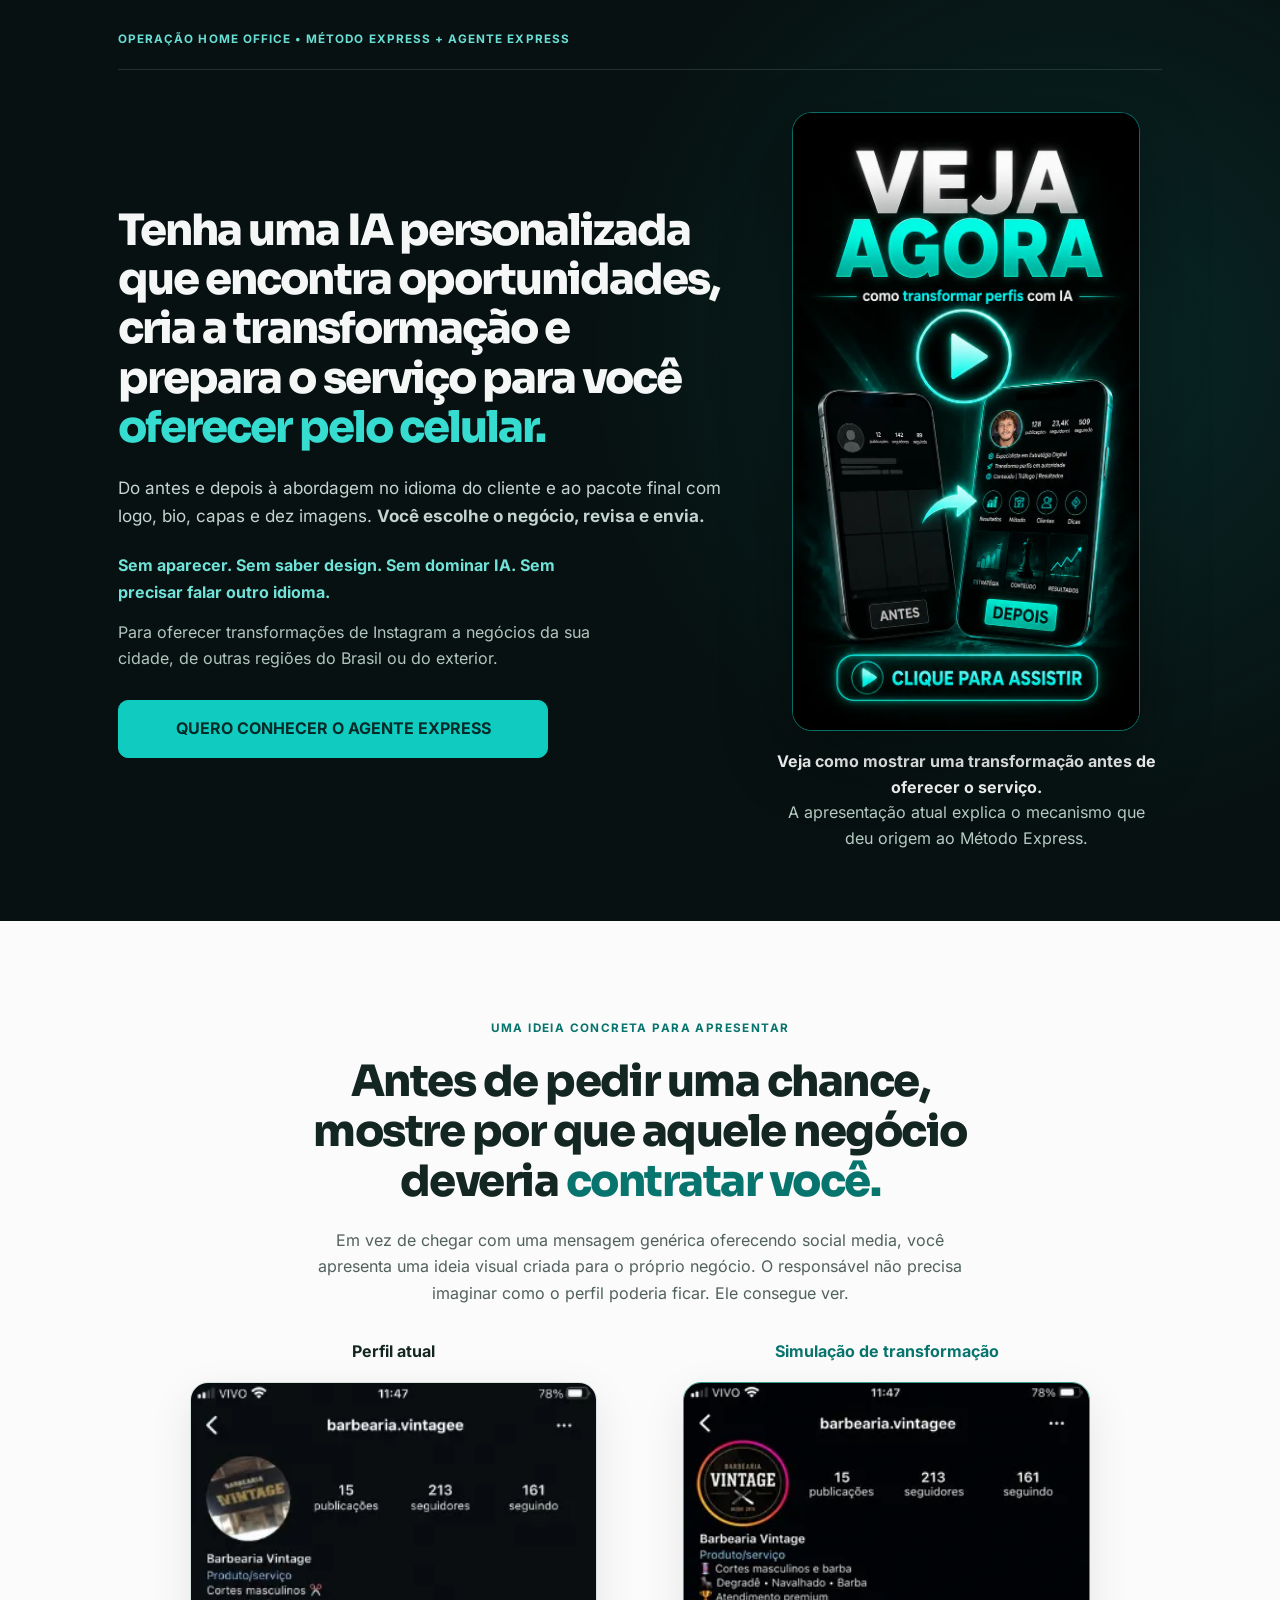
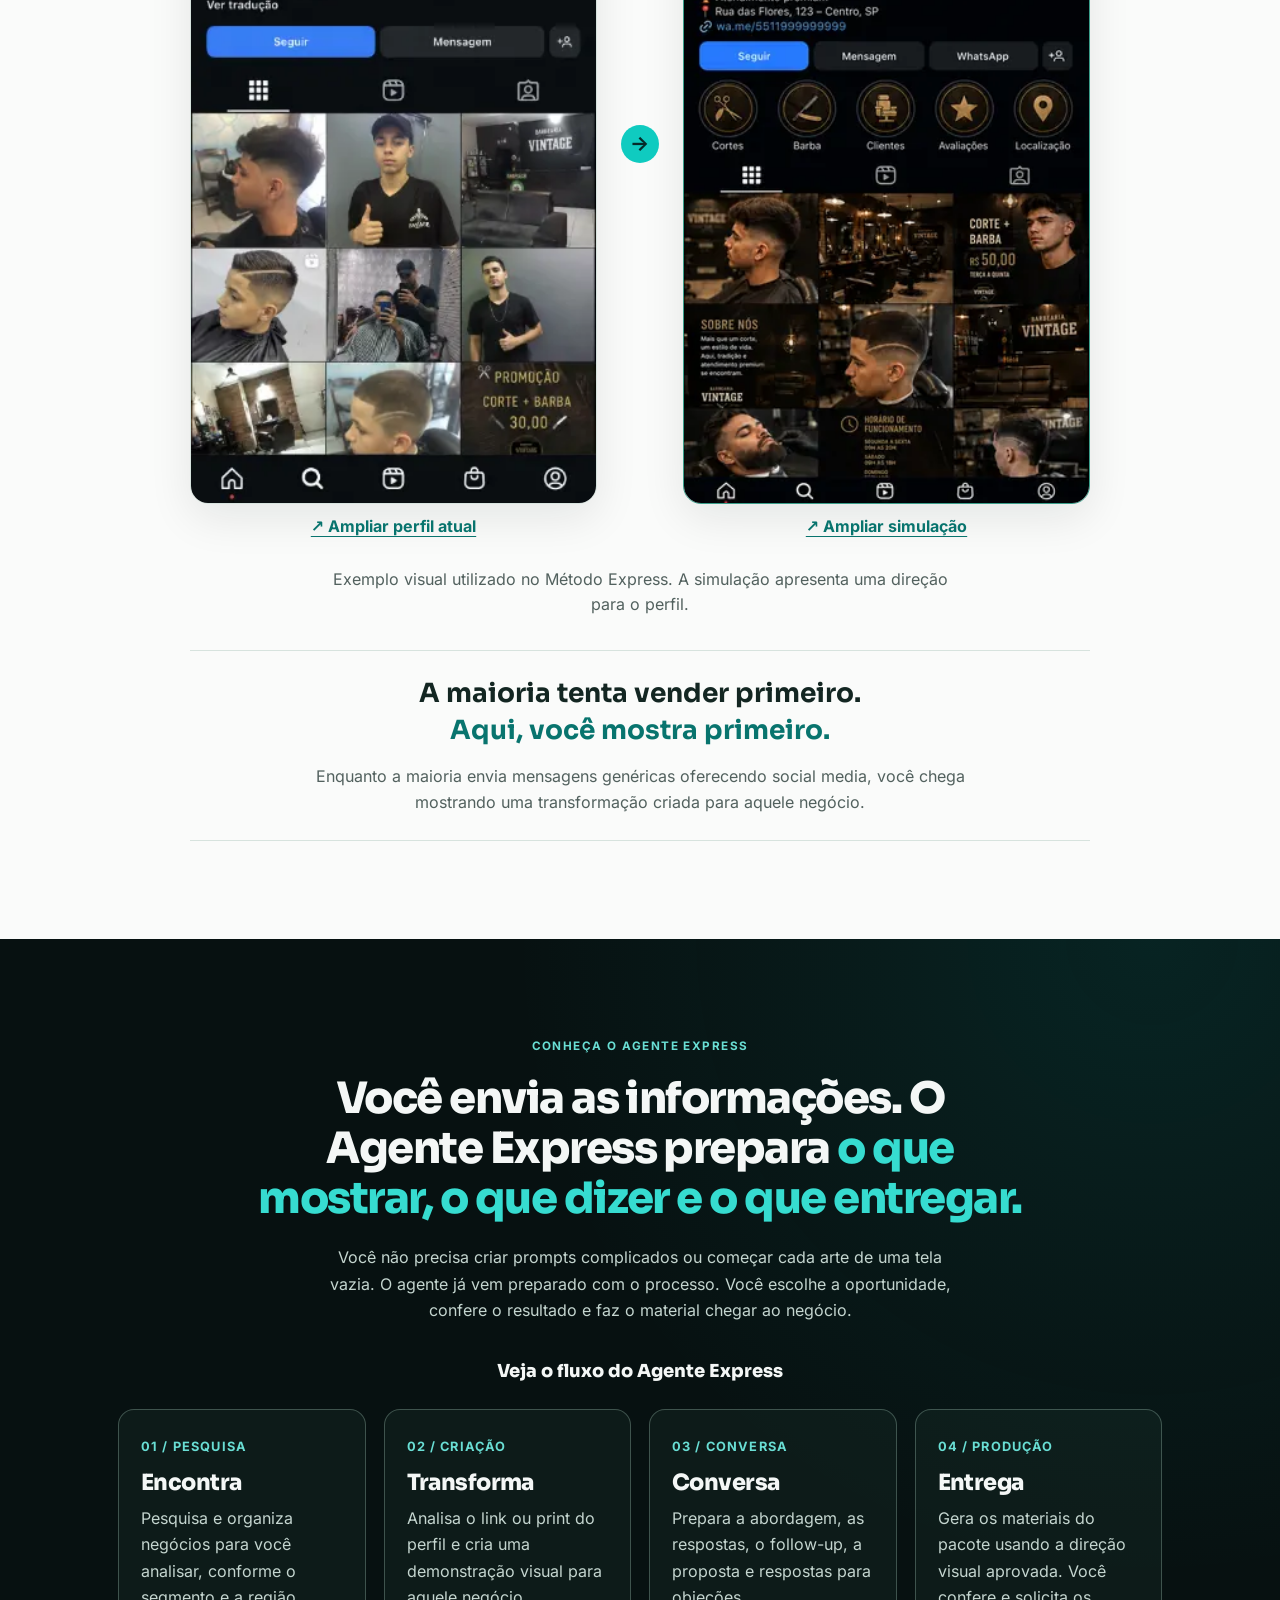
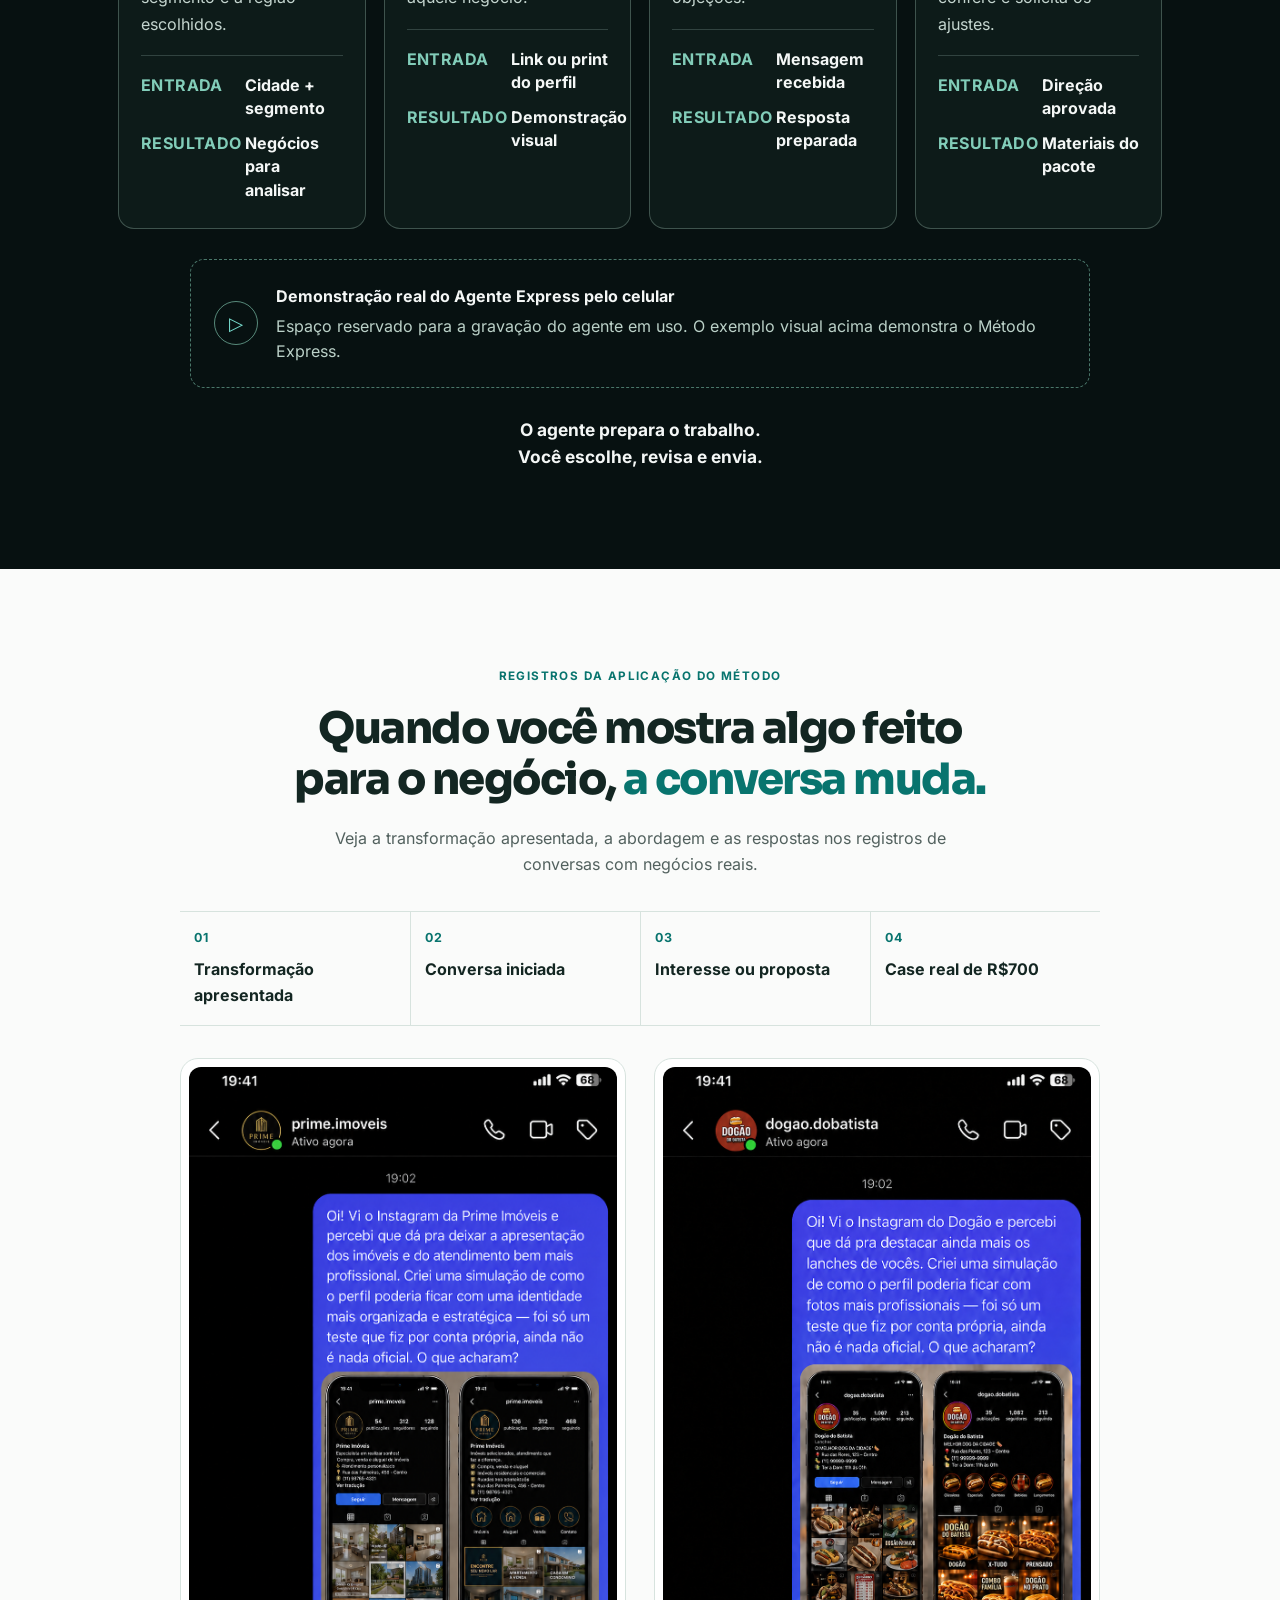
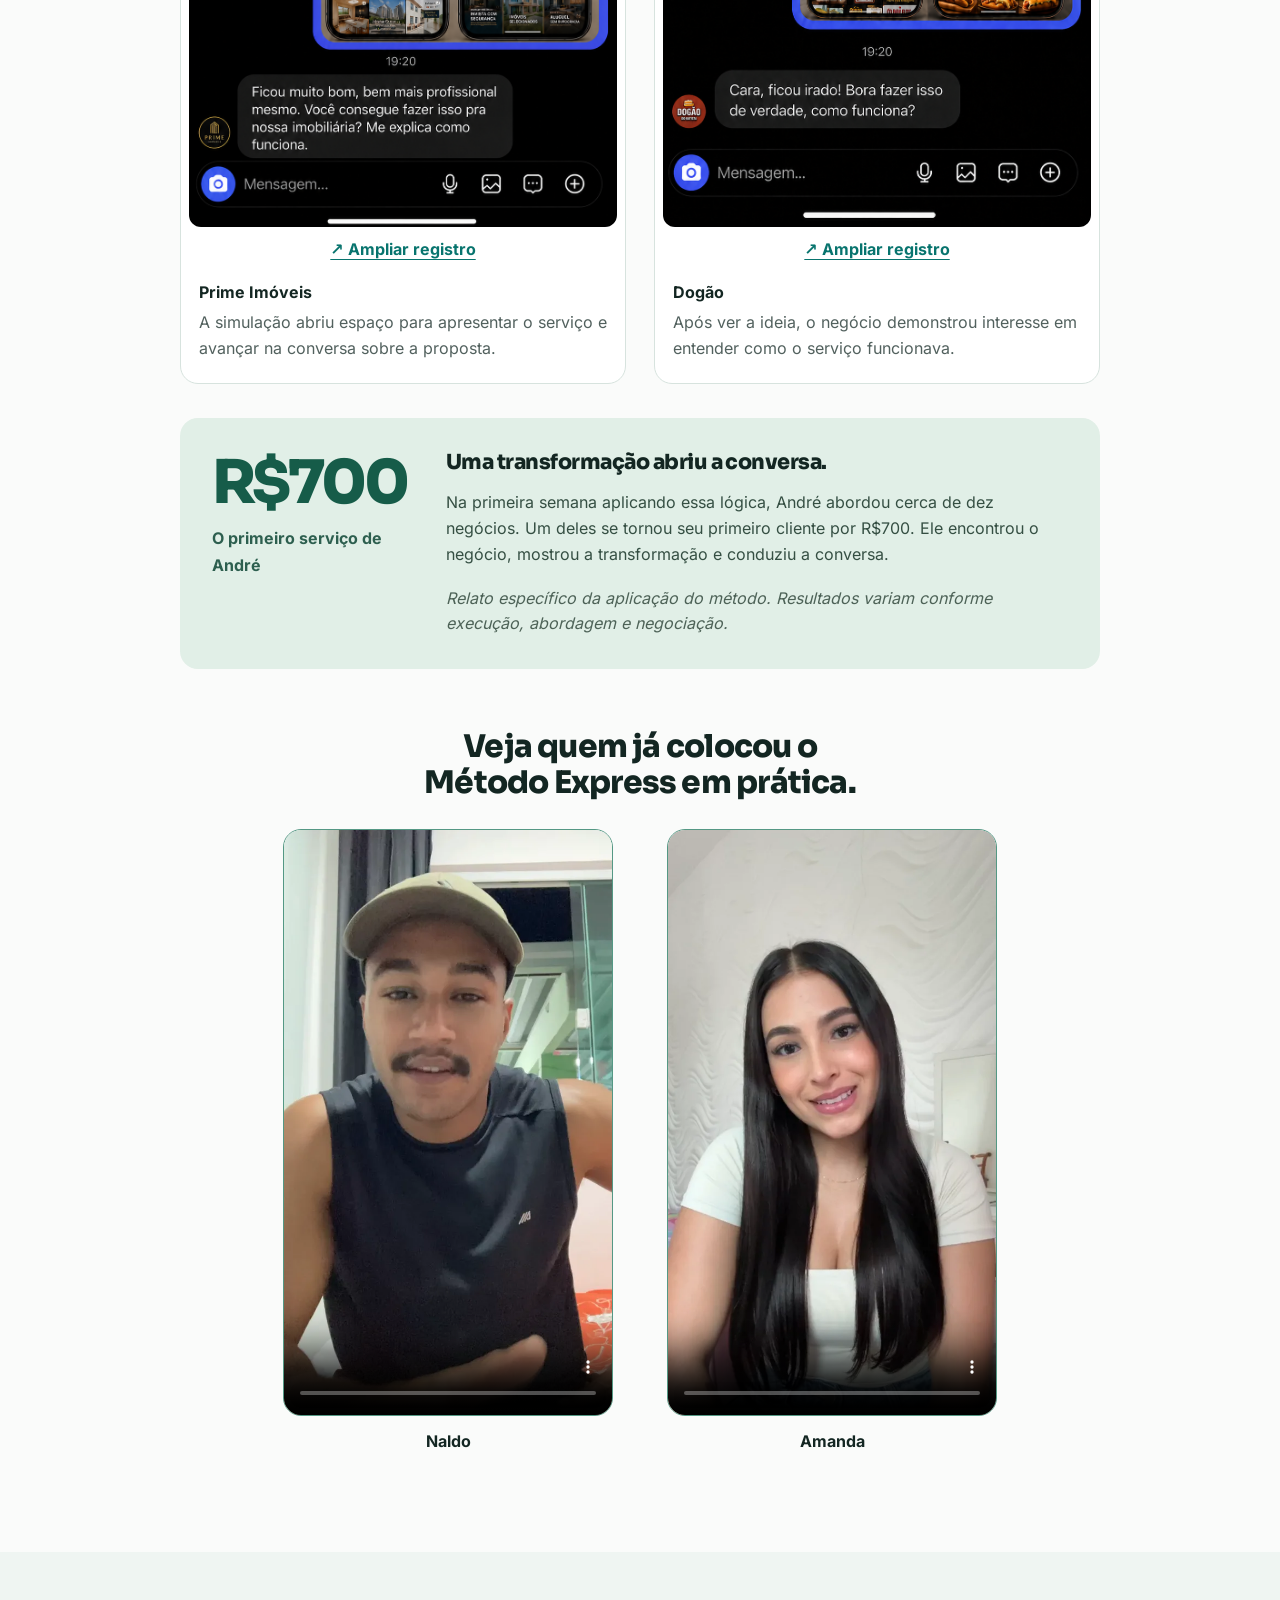
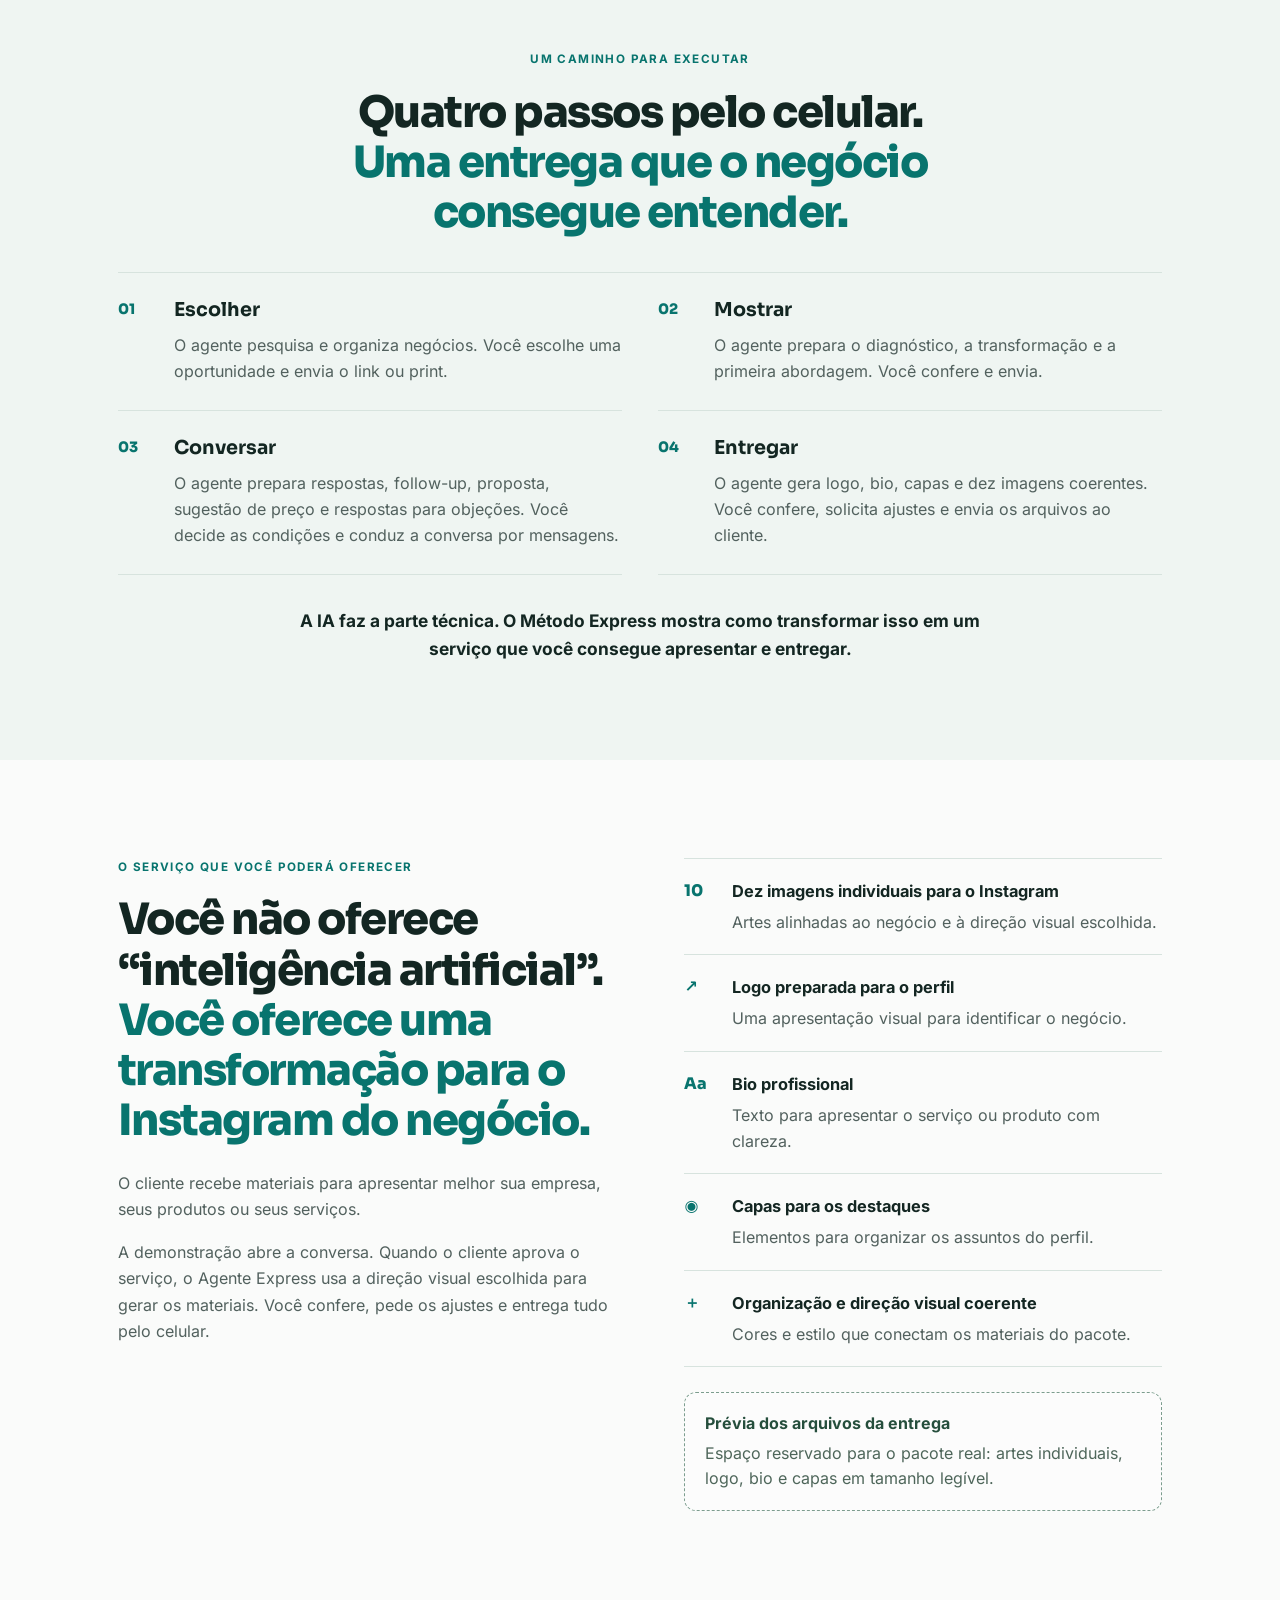
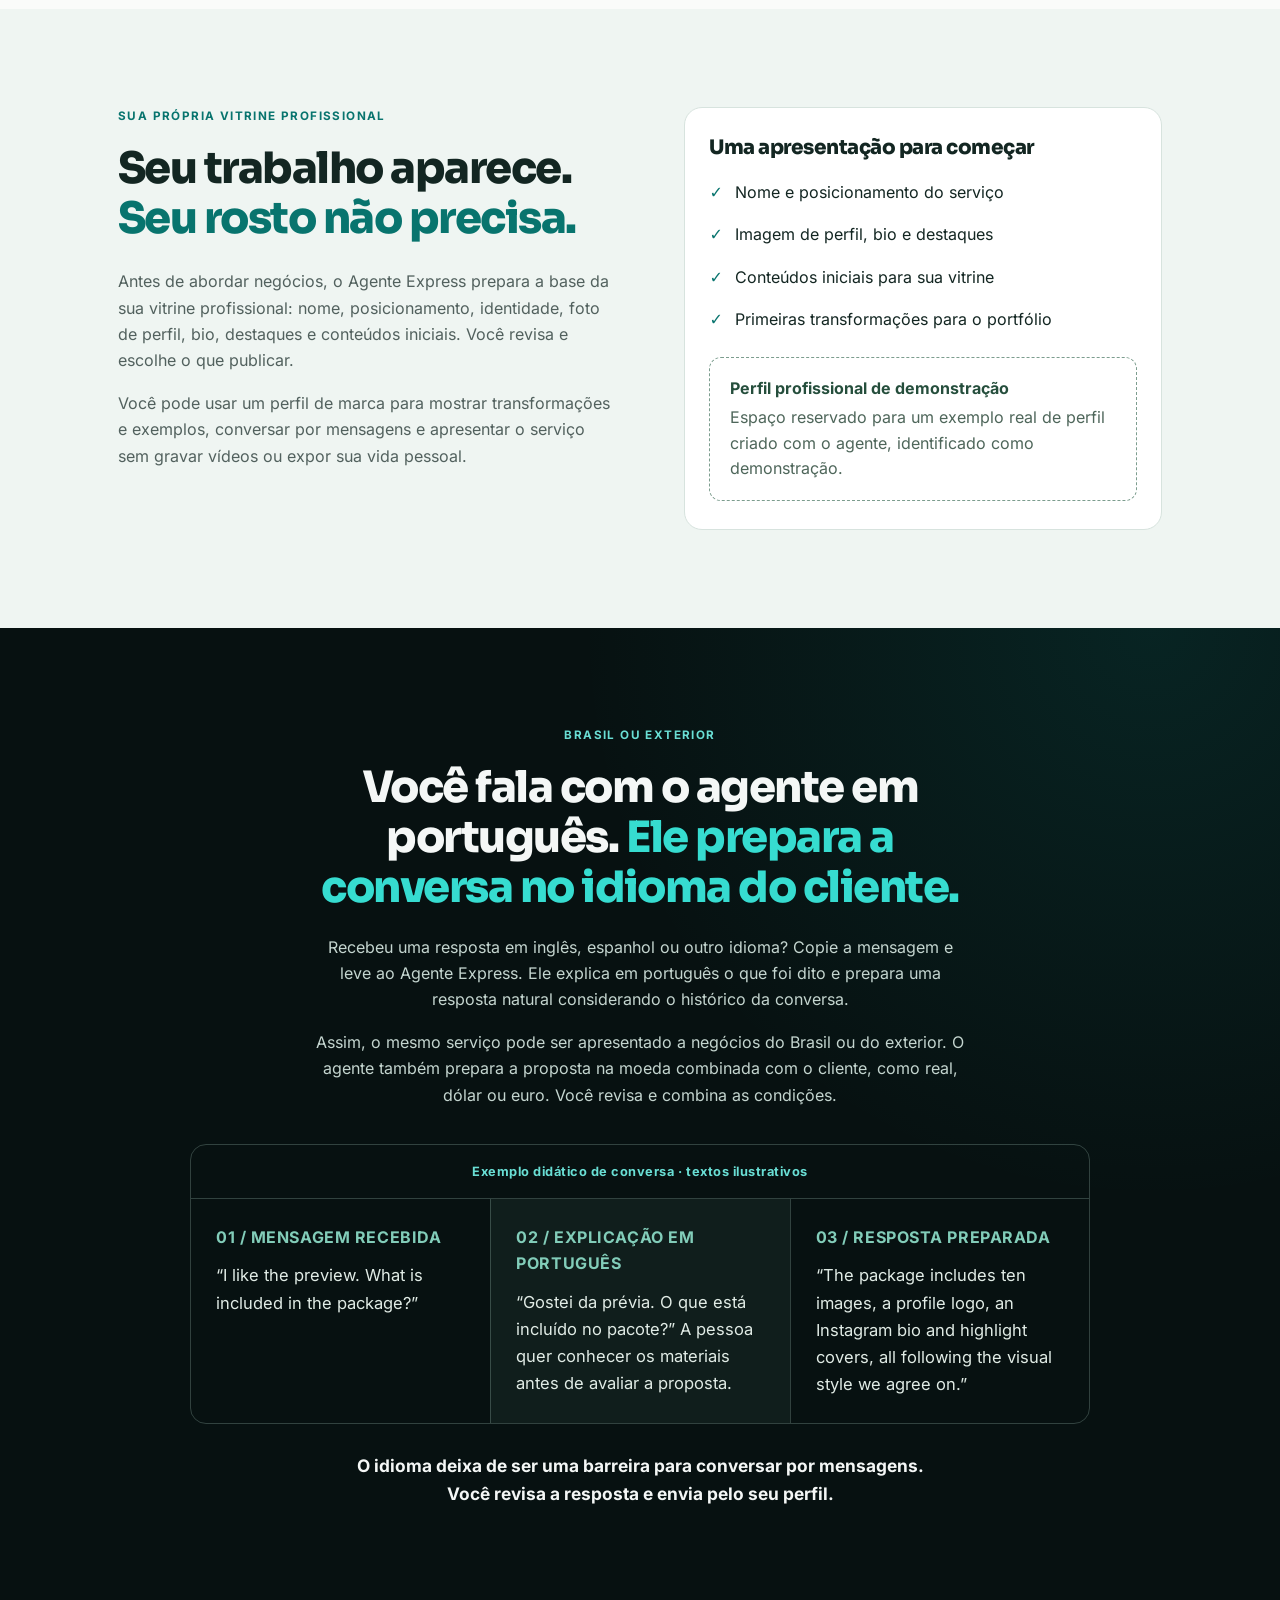
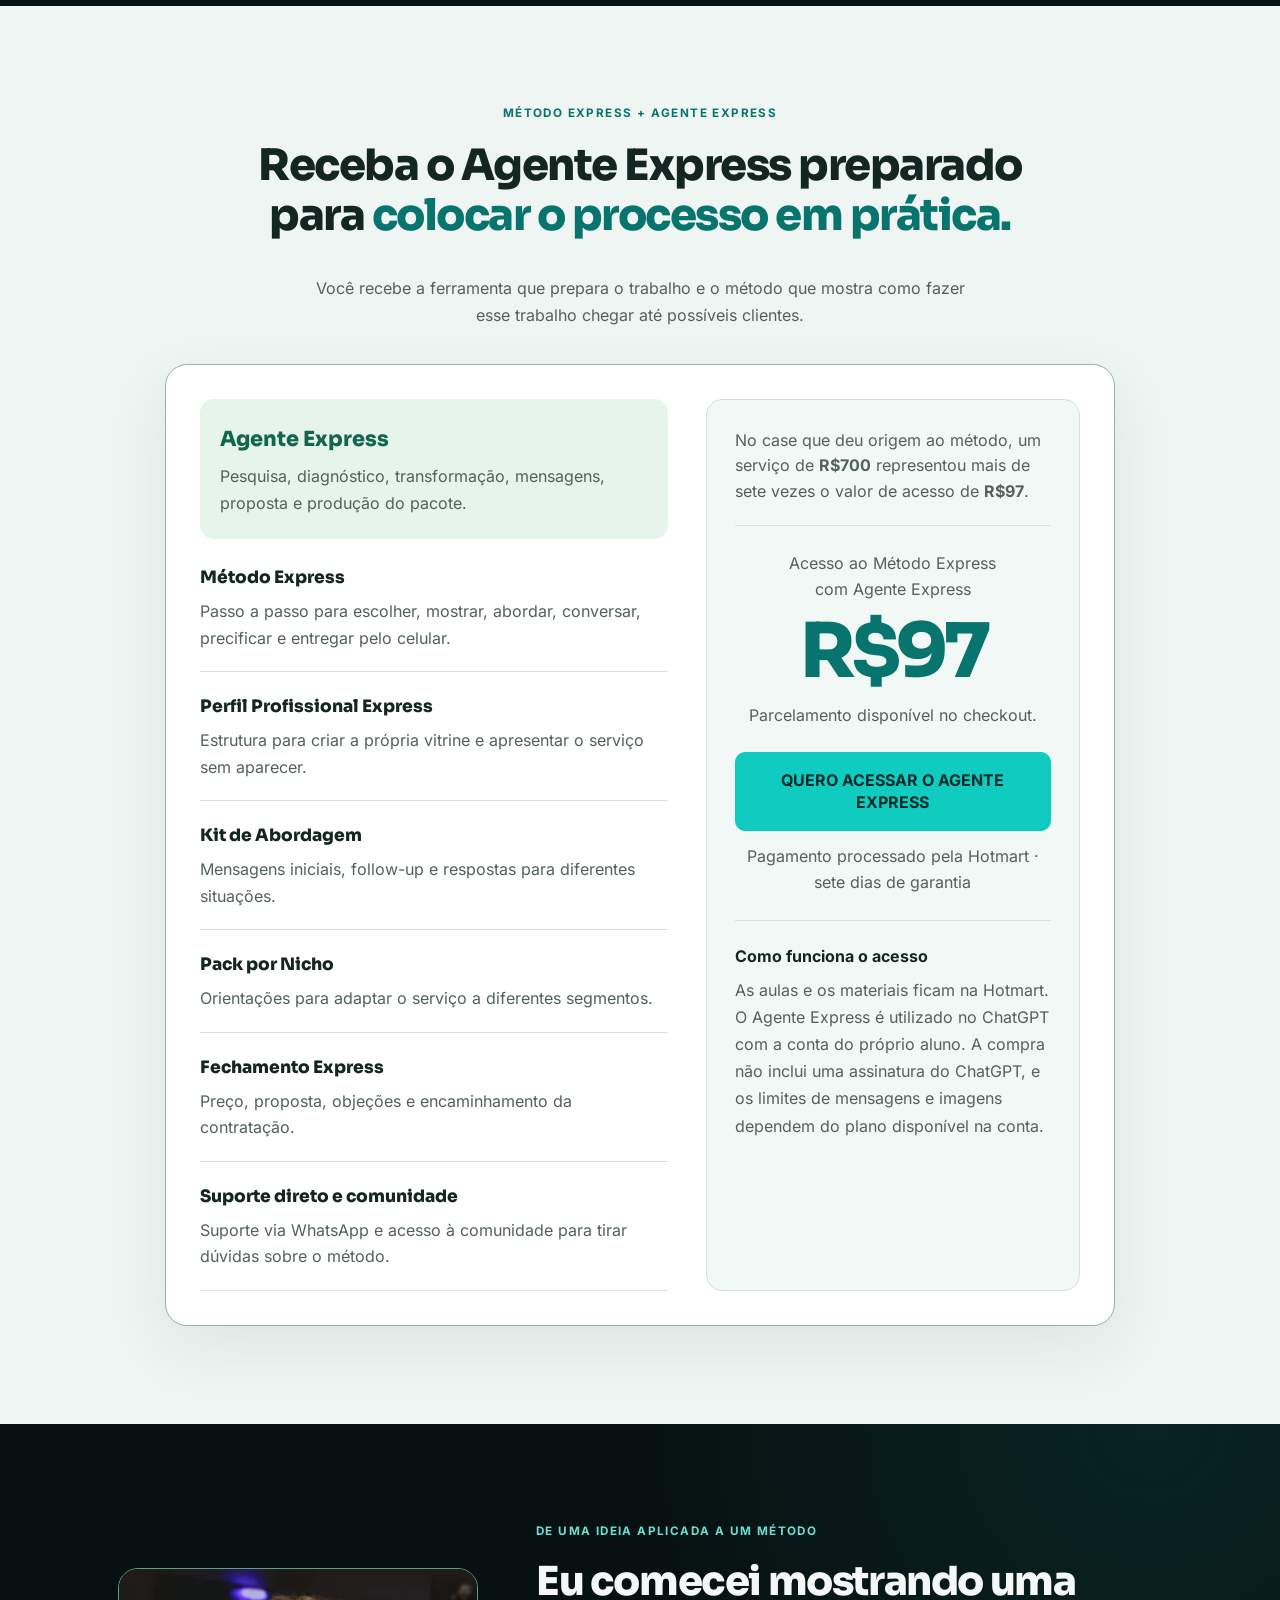
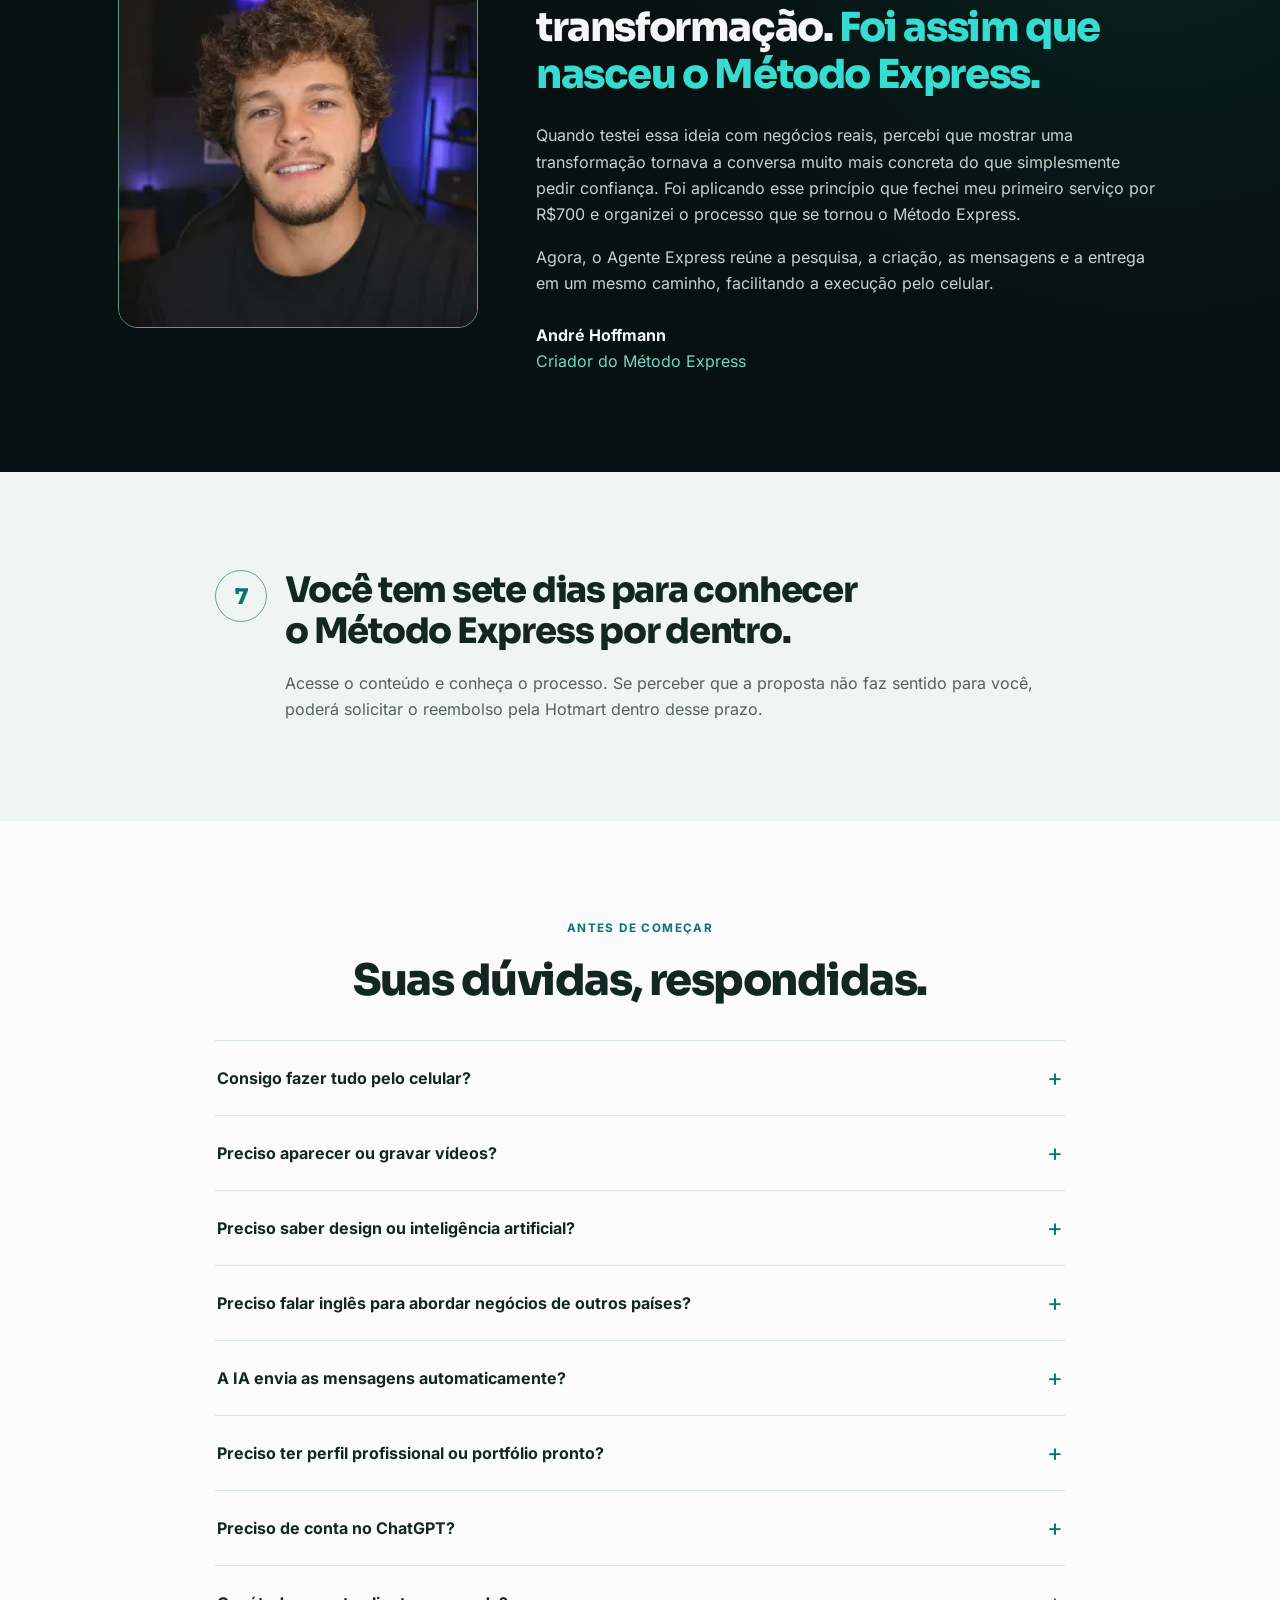
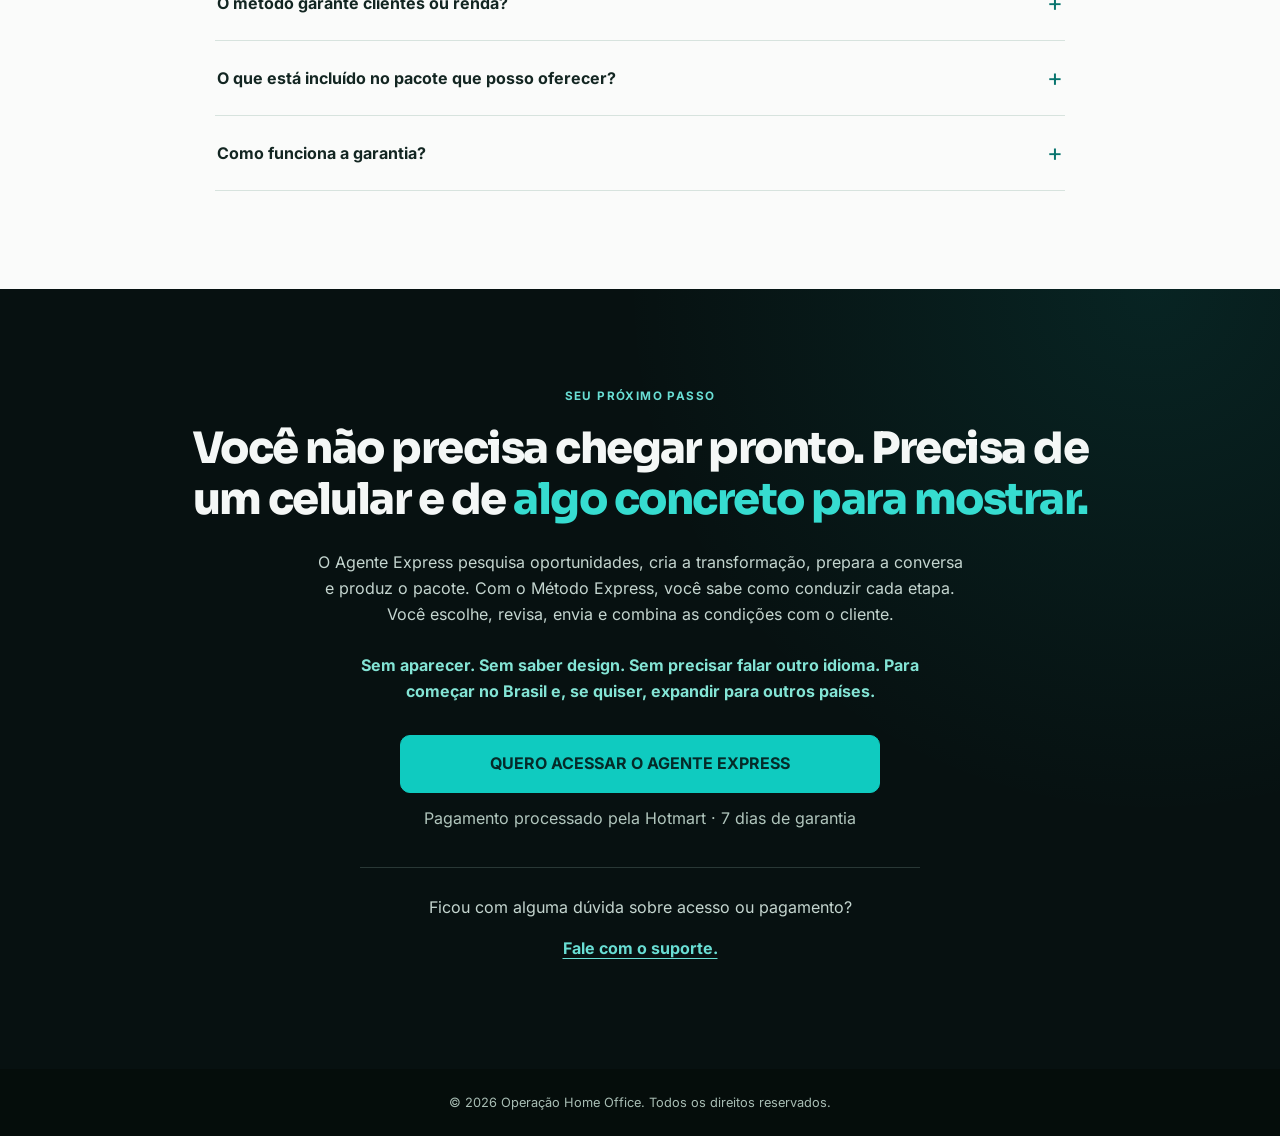
==== commit 03ec07eb: "Polir landing do Agente Express" ====
--- a/index.html
+++ b/index.html
@@ -64,14 +64,14 @@
     .section-dark .prose{color:#C4D5CF}
     .closing{max-width:58ch;margin:28px auto 0;font-size:1.08rem;font-weight:700;line-height:1.6;text-align:center}
     .hero{position:relative;padding:30px 0 58px;color:var(--white);background:radial-gradient(circle at 84% 38%,rgba(15,203,192,.12),transparent 40%),var(--dark)}
-    .hero-brand{padding-bottom:26px;border-bottom:1px solid rgba(174,211,198,.16);margin-bottom:32px}
-    .hero-brand .eyebrow{margin:0;font-size:.65rem;letter-spacing:.11em}
-    .hero-layout{display:grid;gap:34px;align-items:center}
+    .hero-brand{padding-bottom:20px;border-bottom:1px solid rgba(174,211,198,.16);margin-bottom:26px}
+    .hero-brand .eyebrow{margin:0;font-size:.75rem;letter-spacing:.09em}
+    .hero-layout{display:grid;grid-template-columns:minmax(0,1fr);gap:36px;align-items:center}
     .hero-copy{min-width:0}
-    .hero h1{font-size:clamp(1.85rem,6.8vw,2.75rem);line-height:1.15;max-width:25ch}
-    .hero-lead{margin-top:22px;color:#C4D5CF;font-size:1.02rem}
-    .hero-barriers{margin-top:22px;max-width:45ch;color:#70E2D8;font-size:.96rem;font-weight:700;line-height:1.65}
-    .hero-territory{max-width:49ch;margin-top:14px;color:#B1C6BD;font-size:.93rem}
+    .hero h1{max-width:none;font-size:clamp(1.625rem,7vw,2.4rem);line-height:1.14;letter-spacing:-.045em;text-wrap:pretty}
+    .hero-lead{margin-top:22px;color:#C4D5CF;font-size:1.0625rem}
+    .hero-barriers{margin-top:22px;max-width:45ch;color:#70E2D8;font-size:1rem;font-weight:700;line-height:1.65}
+    .hero-territory{max-width:49ch;margin-top:14px;color:#B1C6BD;font-size:1rem}
     .hero .btn{max-width:430px;margin-top:28px}
     .hero-media{min-width:0}
     .vsl-wrap{width:min(100%,360px);margin:0 auto}
@@ -81,39 +81,51 @@
     .vsl-launch img{object-fit:cover;object-position:center;transition:filter 200ms ease}
     .vsl-launch:hover img{filter:brightness(1.06)}
     .vsl-yt-target iframe{border:0}
-    .vsl-caption{max-width:38ch;margin:16px auto 0;color:#B6CBC2;font-size:.86rem;line-height:1.6;text-align:center}
+    .vsl-caption{max-width:38ch;margin:18px auto 0;color:#B6CBC2;font-size:1rem;line-height:1.6;text-align:center}
     .vsl-caption strong{color:#F4F7F6}
-    .ba{display:grid;grid-template-columns:1fr;justify-items:center;gap:16px;max-width:860px;margin:32px auto 0}
-    .ba-shot{width:min(100%,380px);min-width:0}
-    .ba-label{display:block;min-height:32px;margin-bottom:10px;font-size:.81rem;font-weight:700;line-height:1.4;text-align:center}
+    .ba{display:grid;grid-template-columns:minmax(0,1fr);justify-items:center;gap:20px;max-width:900px;margin:32px auto 0}
+    .ba-shot{width:min(100%,420px);min-width:0}
+    .ba-label{display:block;min-height:32px;margin-bottom:10px;font-size:1rem;font-weight:700;line-height:1.4;text-align:center}
     .ba-shot-after .ba-label{color:var(--teal-ink)}
     .ba-shot img{width:100%;height:auto;border:1px solid var(--line);border-radius:18px;box-shadow:0 14px 44px rgba(7,17,17,.09)}
     .ba-shot-after img{border-color:#3A9E8A}
     .ba-arrow{display:grid;place-items:center;width:38px;height:38px;border-radius:50%;color:#052B29;background:var(--teal);font-size:1.25rem;font-weight:700}
-    .asset-caption{max-width:65ch;margin:18px auto 0;color:var(--muted);font-size:.86rem;line-height:1.6;text-align:center}
+    .media-link{display:block;color:inherit;text-decoration:none}
+    .media-link img{transition:transform 180ms ease,box-shadow 180ms ease}
+    .media-link:hover img{transform:translateY(-2px);box-shadow:0 18px 48px rgba(7,17,17,.14)}
+    .image-action{display:flex;align-items:center;justify-content:center;gap:7px;min-height:44px;padding:9px 10px;color:var(--teal-ink);font-size:1rem;font-weight:700;text-decoration:underline;text-underline-offset:4px}
+    .asset-caption{max-width:65ch;margin:18px auto 0;color:var(--muted);font-size:1rem;line-height:1.6;text-align:center}
     .mechanism-statement{max-width:900px;margin:32px auto 0;padding:24px 20px;border-top:1px solid var(--line);border-bottom:1px solid var(--line);text-align:center}
     .mechanism-statement strong{display:block;font-family:var(--font-display);font-size:clamp(1.2rem,4.2vw,1.65rem);line-height:1.4}
     .mechanism-statement p{max-width:70ch;margin:14px auto 0;color:var(--muted)}
-    .agent-results{display:grid;border-top:1px solid rgba(177,211,198,.25);margin-top:36px}
-    .agent-result{padding:24px 0;border-bottom:1px solid rgba(177,211,198,.25)}
-    .agent-number{display:block;margin-bottom:16px;color:#69DED4;font-size:.8rem;font-weight:700;letter-spacing:.09em}
+    .agent-flow-label{margin:0 auto 22px;color:#F4F7F6;font-family:var(--font-display);font-size:1.12rem;font-weight:800;text-align:center}
+    .agent-results{display:grid;grid-template-columns:minmax(0,1fr);gap:16px;max-width:1080px;margin:0 auto}
+    .agent-result{min-width:0;padding:24px 20px;border:1px solid rgba(177,211,198,.3);border-radius:16px;background:rgba(121,189,167,.055)}
+    .agent-number{display:block;margin-bottom:12px;color:#69DED4;font-size:.8rem;font-weight:700;letter-spacing:.09em}
     .agent-result h3{font-size:1.4rem;color:#F4F7F6}
-    .agent-result p{margin-top:12px;color:#C4D5CF}
+    .agent-result>p{margin-top:10px;color:#C4D5CF;font-size:1rem}
+    .agent-io{display:grid;gap:10px;margin-top:18px;padding-top:16px;border-top:1px solid rgba(177,211,198,.22)}
+    .agent-io-row{display:grid;grid-template-columns:92px minmax(0,1fr);gap:12px;align-items:baseline}
+    .agent-io-label{color:#82CDB9;font-size:1rem;font-weight:700;letter-spacing:.025em;text-transform:uppercase}
+    .agent-io-value{color:#F4F7F6;font-size:1rem;font-weight:700;line-height:1.45}
     .media-pending{display:flex;gap:18px;align-items:center;max-width:900px;margin:30px auto 0;padding:23px;border:1px dashed rgba(121,189,167,.6);border-radius:14px}
     .media-pending .pending-symbol{display:grid;place-items:center;flex:0 0 44px;height:44px;border:1px solid rgba(121,189,167,.7);border-radius:50%;font-size:1.15rem;color:#79DED0}
-    .media-pending strong{display:block;font-size:.98rem}
-    .media-pending p{margin-top:5px;color:#BBD1C8;font-size:.87rem;line-height:1.55}
+    .media-pending strong{display:block;font-size:1rem}
+    .media-pending p{margin-top:5px;color:#BBD1C8;font-size:1rem;line-height:1.55}
+    .proof-sequence{display:grid;gap:0;max-width:920px;margin:0 auto 30px;counter-reset:proof-sequence;border-top:1px solid var(--line)}
+    .proof-sequence li{counter-increment:proof-sequence;display:grid;grid-template-columns:34px minmax(0,1fr);gap:10px;align-items:center;padding:14px 0;border-bottom:1px solid var(--line);font-weight:700}
+    .proof-sequence li::before{content:'0' counter(proof-sequence);color:var(--teal-ink);font-size:.78rem;letter-spacing:.04em}
     .proof-grid{display:grid;gap:28px;max-width:920px;margin:32px auto 0}
     .proof-card{min-width:0;padding:8px;border:1px solid var(--line);border-radius:18px;background:white}
     .proof-card img{width:100%;height:auto;border-radius:12px}
-    .proof-result{padding:17px 10px 12px;color:var(--muted);font-size:.92rem;line-height:1.6}
+    .proof-result{padding:8px 10px 14px;color:var(--muted);font-size:1rem;line-height:1.6}
     .proof-result strong{display:block;margin-bottom:5px;color:var(--ink)}
     .founder-case{max-width:920px;margin:34px auto 0;padding:28px 22px;background:#E1EFE7;border-radius:18px}
     .case-value{display:block;color:#165C49;font-family:var(--font-display);font-size:clamp(3rem,7vw,3.75rem);font-weight:800;letter-spacing:-.06em;line-height:1.1}
-    .case-kicker{margin:9px 0 23px;color:#2D5F4F;font-size:.84rem;font-weight:700}
+    .case-kicker{margin:9px 0 23px;color:#2D5F4F;font-size:1rem;font-weight:700}
     .founder-case-story{color:#354F43}
     .founder-case-story h3{margin-bottom:14px;color:var(--ink);font-size:1.3rem}
-    .disclaimer{margin-top:18px;color:#4D6257;font-size:.82rem;line-height:1.6}
+    .disclaimer{margin-top:18px;color:#4D6257;font-size:1rem;line-height:1.6}
     .testimonials-block{padding-top:60px}
     .testimonials-block h3{max-width:30ch;margin:0 auto;text-align:center;font-size:clamp(1.45rem,5vw,1.95rem)}
     .testimonials{display:grid;gap:28px;max-width:740px;margin:28px auto 0}
@@ -128,12 +140,13 @@
     .editorial-grid{display:grid;gap:32px;align-items:start}
     .editorial-copy h2{margin-bottom:24px}
     .editorial-copy .eyebrow{margin-bottom:18px}
+    .package-showcase{min-width:0}
     .package-components{border-top:1px solid var(--line)}
     .package-components li{display:grid;grid-template-columns:36px 1fr;gap:12px;padding:19px 0;border-bottom:1px solid var(--line)}
     .package-components .component-mark{color:var(--teal-ink);font-family:var(--font-display);font-size:1rem;font-weight:800}
     .package-components strong{display:block;font-size:1.02rem}
-    .package-components p{margin-top:4px;color:var(--muted);font-size:.92rem}
-    .pending-note{margin-top:25px;padding:18px 20px;border:1px dashed #7C9D8E;border-radius:12px;color:#4E665A;background:rgba(255,255,255,.4);font-size:.88rem;line-height:1.6}
+    .package-components p{margin-top:4px;color:var(--muted);font-size:1rem}
+    .pending-note{margin-top:25px;padding:18px 20px;border:1px dashed #7C9D8E;border-radius:12px;color:#4E665A;background:rgba(255,255,255,.4);font-size:1rem;line-height:1.6}
     .pending-note strong{display:block;color:#254E3C;margin-bottom:4px}
     .profile-outline{padding:28px 24px;border:1px solid var(--line);border-radius:18px;background:#fff}
     .profile-outline h3{margin-bottom:20px;font-size:1.25rem}
@@ -145,7 +158,7 @@
     .example-label{margin-bottom:14px;color:#69DED4;font-size:.8rem;font-weight:700;letter-spacing:.04em;text-align:center}
     .language-step{padding:24px 22px;border-top:1px solid rgba(177,211,198,.25)}
     .language-step:last-child{border-bottom:1px solid rgba(177,211,198,.25)}
-    .language-step-label{display:block;margin-bottom:12px;color:#82CDB9;font-size:.78rem;font-weight:700;letter-spacing:.055em;text-transform:uppercase}
+    .language-step-label{display:block;margin-bottom:12px;color:#82CDB9;font-size:1rem;font-weight:700;letter-spacing:.035em;text-transform:uppercase}
     .language-step p{color:#E0EBE5;font-size:1.03rem}
     .language-step-explanation{background:rgba(123,191,165,.07)}
     .offer-intro{max-width:66ch;margin:0 auto;color:var(--muted);text-align:center}
@@ -154,25 +167,25 @@
     .offer-product{padding:20px 0;border-bottom:1px solid var(--line)}
     .offer-product:first-child{padding-top:0}
     .offer-product-title{display:block;margin-bottom:7px;color:var(--ink);font-family:var(--font-display);font-size:1.07rem;font-weight:800}
-    .offer-product p{color:var(--muted);font-size:.95rem}
+    .offer-product p{color:var(--muted);font-size:1rem}
     .offer-product-agent{padding:23px 20px!important;margin-bottom:4px;border:0;border-radius:14px;background:#E6F4EC}
     .offer-product-agent .offer-product-title{color:#12664F;font-size:1.3rem}
-    .offer-purchase{padding-top:26px}
-    .offer-value{padding:18px 0;color:var(--muted);font-size:.9rem;line-height:1.6;border-bottom:1px solid var(--line)}
+    .offer-purchase{margin-top:28px;padding:24px 20px;border:1px solid #D1E3DB;border-radius:16px;background:#F2F8F5}
+    .offer-value{padding:0 0 20px;color:var(--muted);font-size:1rem;line-height:1.6;border-bottom:1px solid var(--line)}
     .offer-price-block{margin-top:24px;text-align:center}
-    .offer-price-label{color:var(--muted);font-size:.9rem}
+    .offer-price-label{color:var(--muted);font-size:1rem}
     .offer-price{margin:12px 0;color:#08746E;font-family:var(--font-display);font-size:clamp(3.8rem,15vw,4.7rem);font-weight:800;line-height:1;letter-spacing:-.06em}
-    .offer-price-alt{color:var(--muted);font-size:.9rem}
-    .btn{display:inline-flex;align-items:center;justify-content:center;width:100%;min-height:58px;margin-top:24px;padding:17px 20px;border:1px solid var(--teal);border-radius:10px;color:#052B29;background:var(--teal);font-size:.88rem;font-weight:700;line-height:1.35;text-align:center;text-decoration:none;text-transform:uppercase;transition:background-color 180ms ease,transform 180ms ease}
+    .offer-price-alt{color:var(--muted);font-size:1rem}
+    .btn{display:inline-flex;align-items:center;justify-content:center;width:100%;min-height:58px;margin-top:24px;padding:17px 20px;border:1px solid var(--teal);border-radius:10px;color:#052B29;background:var(--teal);font-size:1rem;font-weight:700;line-height:1.35;text-align:center;text-decoration:none;text-transform:uppercase;transition:background-color 180ms ease,transform 180ms ease}
     .btn:hover{background:#44E0D3;transform:translateY(-2px)}
-    .secure-note{margin-top:13px;color:var(--muted);font-size:.82rem;line-height:1.6;text-align:center}
-    .access-note{margin-top:25px;padding-top:22px;border-top:1px solid var(--line);color:var(--muted);font-size:.87rem;line-height:1.7}
+    .secure-note{margin-top:13px;color:var(--muted);font-size:1rem;line-height:1.6;text-align:center}
+    .access-note{margin-top:25px;padding-top:22px;border-top:1px solid var(--line);color:var(--muted);font-size:1rem;line-height:1.7}
     .access-note strong{display:block;margin-bottom:6px;color:var(--ink)}
     .author-card{display:grid;gap:30px;align-items:center}
     .author-photo{width:min(100%,360px);height:auto;aspect-ratio:1;margin:0 auto;object-fit:cover;border:1px solid #5A9E86;border-radius:20px}
     .author-copy h2{margin-bottom:24px;font-size:clamp(1.7rem,5vw,2.5rem)}
     .author-name{margin-top:25px;color:#F4F7F6;font-weight:700}
-    .author-role{color:#70D8C3;font-size:.9rem}
+    .author-role{color:#70D8C3;font-size:1rem}
     .guarantee-card{display:grid;grid-template-columns:52px 1fr;gap:18px;max-width:850px;margin:0 auto}
     .guarantee-mark{display:grid;place-items:center;width:52px;height:52px;border:1px solid #70A48C;border-radius:50%;color:var(--teal-ink);font-family:var(--font-display);font-size:1.35rem;font-weight:800}
     .guarantee-card h2{max-width:27ch;margin-bottom:18px;font-size:clamp(1.5rem,5vw,2.2rem)}
@@ -190,30 +203,35 @@
     .final-reinforcement{max-width:56ch;margin:24px auto 0;color:#83E4D5;font-weight:700}
     .final-section .btn{max-width:480px;margin-top:30px}
     .section-dark .secure-note{color:#B1C6BD}
-    .support{max-width:560px;margin:36px auto 0;padding-top:26px;border-top:1px solid rgba(177,211,198,.2);color:#C4D5CF;font-size:.91rem}
+    .support{max-width:560px;margin:36px auto 0;padding-top:26px;border-top:1px solid rgba(177,211,198,.2);color:#C4D5CF;font-size:1rem}
     .support span{display:block}
     .support-link{display:inline-block;margin-top:4px;padding:10px 4px;color:#69DED4;font-weight:700;text-underline-offset:4px}
     .footer{padding:23px 0;color:#A8BDB4;background:#050D0B;font-size:.8rem;text-align:center}
     @media(min-width:640px){
       .container{padding:0 28px}.section{padding:84px 0}.hero{padding:30px 0 70px}.hero-brand .eyebrow{font-size:.73rem}
-      .ba{grid-template-columns:minmax(0,1fr) auto minmax(0,1fr);align-items:center;gap:24px}.ba-shot{width:100%}.ba-arrow{transform:rotate(-90deg)}
-      .agent-results{grid-template-columns:repeat(2,minmax(0,1fr));gap:0 34px}.agent-result{padding:30px 0}
-      .proof-grid,.testimonials{grid-template-columns:repeat(2,minmax(0,1fr))}
+      .agent-results{grid-template-columns:repeat(2,minmax(0,1fr));gap:18px}.agent-result{padding:26px 22px}
       .founder-case{display:grid;grid-template-columns:200px 1fr;gap:34px;padding:32px}.case-kicker{margin-bottom:0}
       .process-flow{grid-template-columns:repeat(2,minmax(0,1fr));column-gap:36px}
       .offer-card{padding:34px}
+    }
+    @media(min-width:768px){
+      .ba{grid-template-columns:minmax(0,1fr) auto minmax(0,1fr);align-items:center;gap:24px}.ba-shot{width:100%}.ba-arrow{transform:rotate(-90deg)}
+      .proof-sequence{grid-template-columns:repeat(4,minmax(0,1fr));border-bottom:1px solid var(--line)}.proof-sequence li{display:block;padding:16px 14px;border-bottom:0}.proof-sequence li+li{border-left:1px solid var(--line)}.proof-sequence li::before{display:block;margin-bottom:7px}
+      .proof-grid,.testimonials{grid-template-columns:repeat(2,minmax(0,1fr))}
     }
     @media(min-width:900px){
       .section{padding:98px 0}.hero-layout{grid-template-columns:minmax(0,1.55fr) minmax(0,1fr);gap:46px}.hero-brand{margin-bottom:42px}
       .hero h1{font-size:2.7rem}.hero .vsl-wrap{max-width:348px}.hero-media{align-self:center}
       .editorial-grid{grid-template-columns:minmax(0,1.05fr) minmax(0,1fr);gap:65px}
-      .agent-results{grid-template-columns:repeat(4,minmax(0,1fr));gap:28px}.agent-result{border-bottom:0}.agent-result p{font-size:.95rem}
-      .offer-card{display:grid;grid-template-columns:minmax(0,1.25fr) minmax(0,1fr);gap:38px}.offer-purchase{padding:0 0 0 32px;border-left:1px solid var(--line)}
-      .offer-value{padding-top:0}.author-card{grid-template-columns:360px 1fr;gap:58px}
+      .offer-card{display:grid;grid-template-columns:minmax(0,1.25fr) minmax(0,1fr);gap:38px}.offer-purchase{margin:0;padding:28px}
+      .author-card{grid-template-columns:360px 1fr;gap:58px}
       .language-example{display:grid;grid-template-columns:repeat(3,minmax(0,1fr));border:1px solid rgba(177,211,198,.25);border-radius:16px;overflow:hidden}
       .example-label{grid-column:1 / -1;margin:0;padding:16px;border-bottom:1px solid rgba(177,211,198,.25)}
       .language-step{border:0;padding:25px}.language-step+.language-step{border-left:1px solid rgba(177,211,198,.25)}.language-step:last-child{border-bottom:0}
     }
+    @media(min-width:1200px){.agent-results{grid-template-columns:repeat(4,minmax(0,1fr));gap:18px}}
+    @media(max-height:700px) and (min-width:640px){.vsl-wrap{width:min(100%,250px)}.hero{padding-bottom:44px}}
+    @media(max-height:680px) and (max-width:639px){.vsl-wrap{width:min(100%,300px)}}
     @media(prefers-reduced-motion:reduce){*,*::before,*::after{scroll-behavior:auto!important;transition-duration:.01ms!important}}
   </style>
 
@@ -338,7 +356,7 @@
               </a>
             </div>
           </div>
-          <p class="vsl-caption"><strong>Conheça a ideia que deu origem ao método.</strong><br>Apresentação do processo de mostrar uma transformação antes de oferecer o serviço.</p>
+          <p class="vsl-caption"><strong>Veja como mostrar uma transformação antes de oferecer o serviço.</strong><br>A apresentação atual explica o mecanismo que deu origem ao Método Express.</p>
         </div>
       </div>
     </div>
@@ -355,12 +373,18 @@
         <div class="ba">
           <figure class="ba-shot">
             <figcaption class="ba-label">Perfil atual</figcaption>
-            <img src="assets/images/perfil-antes-480.webp" srcset="assets/images/perfil-antes-320.webp 320w, assets/images/perfil-antes-480.webp 480w" sizes="(min-width: 900px) 380px, (min-width: 640px) 40vw, calc(100vw - 40px)" alt="Perfil atual da Barbearia Vintage, com nome, arroba e métricas preservados no registro" width="480" height="853" loading="lazy" decoding="async">
+            <a class="media-link" href="assets/images/perfil-antes-480.webp" target="_blank" rel="noopener" aria-label="Ampliar o perfil atual da Barbearia Vintage em nova aba">
+              <img src="assets/images/perfil-antes-480.webp" srcset="assets/images/perfil-antes-320.webp 320w, assets/images/perfil-antes-480.webp 480w" sizes="(min-width: 900px) 400px, (min-width: 768px) 43vw, calc(100vw - 40px)" alt="Perfil atual da Barbearia Vintage, com nome, arroba e métricas preservados no registro" width="480" height="853" loading="lazy" decoding="async">
+              <span class="image-action">↗ Ampliar perfil atual</span>
+            </a>
           </figure>
           <span class="ba-arrow" aria-hidden="true">↓</span>
           <figure class="ba-shot ba-shot-after">
             <figcaption class="ba-label">Simulação de transformação</figcaption>
-            <img src="assets/images/perfil-depois-480.webp" srcset="assets/images/perfil-depois-320.webp 320w, assets/images/perfil-depois-480.webp 480w" sizes="(min-width: 900px) 380px, (min-width: 640px) 40vw, calc(100vw - 40px)" alt="Simulação visual da Barbearia Vintage com proposta de bio, destaques e organização do feed" width="480" height="853" loading="lazy" decoding="async">
+            <a class="media-link" href="assets/images/perfil-depois-480.webp" target="_blank" rel="noopener" aria-label="Ampliar a simulação de transformação da Barbearia Vintage em nova aba">
+              <img src="assets/images/perfil-depois-480.webp" srcset="assets/images/perfil-depois-320.webp 320w, assets/images/perfil-depois-480.webp 480w" sizes="(min-width: 900px) 400px, (min-width: 768px) 43vw, calc(100vw - 40px)" alt="Simulação visual da Barbearia Vintage com proposta de bio, destaques e organização do feed" width="480" height="853" loading="lazy" decoding="async">
+              <span class="image-action">↗ Ampliar simulação</span>
+            </a>
           </figure>
         </div>
         <p class="asset-caption">Exemplo visual utilizado no Método Express. A simulação apresenta uma direção para o perfil.</p>
@@ -378,11 +402,12 @@
           <h2 id="agente-titulo">Você envia as informações. O Agente Express prepara <span class="accent">o que mostrar, o que dizer e o que entregar.</span></h2>
           <p class="prose">Você não precisa criar prompts complicados ou começar cada arte de uma tela vazia. O agente já vem preparado com o processo. Você escolhe a oportunidade, confere o resultado e faz o material chegar ao negócio.</p>
         </div>
-        <div class="agent-results" aria-label="Quatro resultados preparados pelo Agente Express">
-          <article class="agent-result"><span class="agent-number">01 / PESQUISA</span><h3>Encontra</h3><p>Pesquisa e organiza negócios para você analisar, conforme o segmento e a região escolhidos.</p></article>
-          <article class="agent-result"><span class="agent-number">02 / CRIAÇÃO</span><h3>Transforma</h3><p>Analisa o link ou print do perfil e cria uma demonstração visual para aquele negócio.</p></article>
-          <article class="agent-result"><span class="agent-number">03 / CONVERSA</span><h3>Conversa</h3><p>Prepara a abordagem, respostas, follow-up, proposta e apoio para responder objeções.</p></article>
-          <article class="agent-result"><span class="agent-number">04 / PRODUÇÃO</span><h3>Entrega</h3><p>Gera os materiais do pacote usando a direção visual aprovada. Você confere e solicita os ajustes.</p></article>
+        <p class="agent-flow-label">Veja o fluxo do Agente Express</p>
+        <div class="agent-results" role="list" aria-label="Fluxo de quatro resultados preparados pelo Agente Express">
+          <article class="agent-result" role="listitem"><span class="agent-number">01 / PESQUISA</span><h3>Encontra</h3><p>Pesquisa e organiza negócios para você analisar, conforme o segmento e a região escolhidos.</p><div class="agent-io"><div class="agent-io-row"><span class="agent-io-label">Entrada</span><span class="agent-io-value">Cidade + segmento</span></div><div class="agent-io-row"><span class="agent-io-label">Resultado</span><span class="agent-io-value">Negócios para analisar</span></div></div></article>
+          <article class="agent-result" role="listitem"><span class="agent-number">02 / CRIAÇÃO</span><h3>Transforma</h3><p>Analisa o link ou print do perfil e cria uma demonstração visual para aquele negócio.</p><div class="agent-io"><div class="agent-io-row"><span class="agent-io-label">Entrada</span><span class="agent-io-value">Link ou print do perfil</span></div><div class="agent-io-row"><span class="agent-io-label">Resultado</span><span class="agent-io-value">Demonstração visual</span></div></div></article>
+          <article class="agent-result" role="listitem"><span class="agent-number">03 / CONVERSA</span><h3>Conversa</h3><p>Prepara a abordagem, as respostas, o follow-up, a proposta e respostas para objeções.</p><div class="agent-io"><div class="agent-io-row"><span class="agent-io-label">Entrada</span><span class="agent-io-value">Mensagem recebida</span></div><div class="agent-io-row"><span class="agent-io-label">Resultado</span><span class="agent-io-value">Resposta preparada</span></div></div></article>
+          <article class="agent-result" role="listitem"><span class="agent-number">04 / PRODUÇÃO</span><h3>Entrega</h3><p>Gera os materiais do pacote usando a direção visual aprovada. Você confere e solicita os ajustes.</p><div class="agent-io"><div class="agent-io-row"><span class="agent-io-label">Entrada</span><span class="agent-io-value">Direção aprovada</span></div><div class="agent-io-row"><span class="agent-io-label">Resultado</span><span class="agent-io-value">Materiais do pacote</span></div></div></article>
         </div>
         <div class="media-pending" data-pending-asset="agente-express-demonstracao-mobile">
           <span class="pending-symbol" aria-hidden="true">▷</span>
@@ -399,13 +424,16 @@
           <h2 id="prova-mecanismo-titulo">Quando você mostra algo feito para o negócio, <span class="accent">a conversa muda.</span></h2>
           <p class="prose">Veja a transformação apresentada, a abordagem e as respostas nos registros de conversas com negócios reais.</p>
         </div>
+        <ol class="proof-sequence" aria-label="Sequência comprovada pelo mecanismo e pelo case">
+          <li>Transformação apresentada</li><li>Conversa iniciada</li><li>Interesse ou proposta</li><li>Case real de R$700</li>
+        </ol>
         <div class="proof-grid">
           <figure class="proof-card">
-            <img src="assets/images/conversa1.png" alt="Registro real da transformação apresentada e da conversa com a Prime Imóveis" width="941" height="1672" loading="lazy" decoding="async">
+            <a class="media-link" href="assets/images/conversa1.png" target="_blank" rel="noopener" aria-label="Ampliar o registro real da Prime Imóveis em nova aba"><img src="assets/images/conversa1.png" alt="Registro real da transformação apresentada e da conversa com a Prime Imóveis" width="941" height="1672" loading="lazy" decoding="async"><span class="image-action">↗ Ampliar registro</span></a>
             <figcaption class="proof-result"><strong>Prime Imóveis</strong>A simulação abriu espaço para apresentar o serviço e avançar na conversa sobre a proposta.</figcaption>
           </figure>
           <figure class="proof-card">
-            <img src="assets/images/conversa2.png" alt="Registro real da transformação apresentada e da conversa com o Dogão" width="941" height="1672" loading="lazy" decoding="async">
+            <a class="media-link" href="assets/images/conversa2.png" target="_blank" rel="noopener" aria-label="Ampliar o registro real do Dogão em nova aba"><img src="assets/images/conversa2.png" alt="Registro real da transformação apresentada e da conversa com o Dogão" width="941" height="1672" loading="lazy" decoding="async"><span class="image-action">↗ Ampliar registro</span></a>
             <figcaption class="proof-result"><strong>Dogão</strong>Após ver a ideia, o negócio demonstrou interesse em entender como o serviço funcionava.</figcaption>
           </figure>
         </div>
@@ -436,7 +464,7 @@
         <ol class="process-flow" aria-label="Quatro etapas do Método Express">
           <li><strong>Escolher</strong><span>O agente pesquisa e organiza negócios. Você escolhe uma oportunidade e envia o link ou print.</span></li>
           <li><strong>Mostrar</strong><span>O agente prepara o diagnóstico, a transformação e a primeira abordagem. Você confere e envia.</span></li>
-          <li><strong>Conversar</strong><span>O agente prepara respostas, follow-up, proposta e apoio para definir o preço e responder objeções. Você decide as condições e conduz a conversa por mensagens.</span></li>
+          <li><strong>Conversar</strong><span>O agente prepara respostas, follow-up, proposta, sugestão de preço e respostas para objeções. Você decide as condições e conduz a conversa por mensagens.</span></li>
           <li><strong>Entregar</strong><span>O agente gera logo, bio, capas e dez imagens coerentes. Você confere, solicita ajustes e envia os arquivos ao cliente.</span></li>
         </ol>
         <p class="closing">A IA faz a parte técnica. O Método Express mostra como transformar isso em um serviço que você consegue apresentar e entregar.</p>
@@ -447,17 +475,19 @@
       <div class="container editorial-grid">
         <div class="editorial-copy">
           <p class="eyebrow">O serviço que você poderá oferecer</p>
-          <h2 id="pacote-titulo">Você oferece <span class="accent">uma transformação para o Instagram do negócio.</span></h2>
+          <h2 id="pacote-titulo">Você não oferece “inteligência artificial”. <span class="accent">Você oferece uma transformação para o Instagram do negócio.</span></h2>
           <div class="prose"><p>O cliente recebe materiais para apresentar melhor sua empresa, seus produtos ou seus serviços.</p><p>A demonstração abre a conversa. Quando o cliente aprova o serviço, o Agente Express usa a direção visual escolhida para gerar os materiais. Você confere, pede os ajustes e entrega tudo pelo celular.</p></div>
+        </div>
+        <div class="package-showcase">
+          <ul class="package-components" aria-label="Componentes do pacote-base oferecido ao negócio">
+            <li><span class="component-mark" aria-hidden="true">10</span><div><strong>Dez imagens individuais para o Instagram</strong><p>Artes alinhadas ao negócio e à direção visual escolhida.</p></div></li>
+            <li><span class="component-mark" aria-hidden="true">↗</span><div><strong>Logo preparada para o perfil</strong><p>Uma apresentação visual para identificar o negócio.</p></div></li>
+            <li><span class="component-mark" aria-hidden="true">Aa</span><div><strong>Bio profissional</strong><p>Texto para apresentar o serviço ou produto com clareza.</p></div></li>
+            <li><span class="component-mark" aria-hidden="true">◉</span><div><strong>Capas para os destaques</strong><p>Elementos para organizar os assuntos do perfil.</p></div></li>
+            <li><span class="component-mark" aria-hidden="true">＋</span><div><strong>Organização e direção visual coerente</strong><p>Cores e estilo que conectam os materiais do pacote.</p></div></li>
+          </ul>
           <p class="pending-note" data-pending-asset="pacote-express-arquivos"><strong>Prévia dos arquivos da entrega</strong>Espaço reservado para o pacote real: artes individuais, logo, bio e capas em tamanho legível.</p>
         </div>
-        <ul class="package-components" aria-label="Componentes do pacote-base oferecido ao negócio">
-          <li><span class="component-mark" aria-hidden="true">10</span><div><strong>Dez imagens individuais para o Instagram</strong><p>Artes alinhadas ao negócio e à direção visual escolhida.</p></div></li>
-          <li><span class="component-mark" aria-hidden="true">↗</span><div><strong>Logo preparada para o perfil</strong><p>Uma apresentação visual para identificar o negócio.</p></div></li>
-          <li><span class="component-mark" aria-hidden="true">Aa</span><div><strong>Bio profissional</strong><p>Texto para apresentar o serviço ou produto com clareza.</p></div></li>
-          <li><span class="component-mark" aria-hidden="true">◉</span><div><strong>Capas para os destaques</strong><p>Elementos para organizar os assuntos do perfil.</p></div></li>
-          <li><span class="component-mark" aria-hidden="true">＋</span><div><strong>Organização e direção visual coerente</strong><p>Cores e estilo que conectam os materiais do pacote.</p></div></li>
-        </ul>
       </div>
     </section>
 
@@ -466,7 +496,7 @@
         <div class="editorial-copy">
           <p class="eyebrow">Sua própria vitrine profissional</p>
           <h2 id="perfil-titulo">Seu trabalho aparece. <span class="accent">Seu rosto não precisa.</span></h2>
-          <div class="prose"><p>Antes de abordar negócios, o Agente Express ajuda você a montar sua própria vitrine profissional: nome, posicionamento, identidade, foto de perfil, bio, destaques e conteúdos iniciais.</p><p>Você pode usar um perfil de marca para mostrar transformações e exemplos, conversar por mensagens e apresentar o serviço sem gravar vídeos ou expor sua vida pessoal.</p></div>
+          <div class="prose"><p>Antes de abordar negócios, o Agente Express prepara a base da sua vitrine profissional: nome, posicionamento, identidade, foto de perfil, bio, destaques e conteúdos iniciais. Você revisa e escolhe o que publicar.</p><p>Você pode usar um perfil de marca para mostrar transformações e exemplos, conversar por mensagens e apresentar o serviço sem gravar vídeos ou expor sua vida pessoal.</p></div>
         </div>
         <div class="profile-outline">
           <h3>Uma apresentação para começar</h3>
@@ -481,7 +511,7 @@
         <div class="section-head">
           <p class="eyebrow">Brasil ou exterior</p>
           <h2 id="idiomas-titulo">Você fala com o agente em português. <span class="accent">Ele prepara a conversa no idioma do cliente.</span></h2>
-          <div class="prose"><p>Recebeu uma resposta em inglês, espanhol ou outro idioma? Copie a mensagem e leve ao Agente Express. Ele explica em português o que foi dito e prepara uma resposta natural considerando o histórico da conversa.</p><p>Assim, o mesmo serviço pode ser apresentado a negócios do Brasil ou do exterior. O agente também ajuda a preparar a proposta na moeda combinada com o cliente, como real, dólar ou euro.</p></div>
+          <div class="prose"><p>Recebeu uma resposta em inglês, espanhol ou outro idioma? Copie a mensagem e leve ao Agente Express. Ele explica em português o que foi dito e prepara uma resposta natural considerando o histórico da conversa.</p><p>Assim, o mesmo serviço pode ser apresentado a negócios do Brasil ou do exterior. O agente também prepara a proposta na moeda combinada com o cliente, como real, dólar ou euro. Você revisa e combina as condições.</p></div>
         </div>
         <div class="language-example" aria-label="Exemplo didático de apoio à conversa em inglês">
           <p class="example-label">Exemplo didático de conversa · textos ilustrativos</p>
@@ -511,7 +541,7 @@
             <article class="offer-product"><span class="offer-product-title">Suporte direto e comunidade</span><p>Suporte via WhatsApp e acesso à comunidade para tirar dúvidas sobre o método.</p></article>
           </div>
           <div class="offer-purchase">
-            <p class="offer-value">No case que deu origem ao método, um único serviço de <strong>R$700</strong> representou mais de sete vezes o valor de acesso ao Método Express.</p>
+            <p class="offer-value">No case que deu origem ao método, um serviço de <strong>R$700</strong> representou mais de sete vezes o valor de acesso de <strong>R$97</strong>.</p>
             <div class="offer-price-block" data-offer-price>
               <p class="offer-price-label">Acesso ao Método Express<br>com Agente Express</p>
               <p class="offer-price">R$97</p>
@@ -598,7 +628,7 @@
       <div class="container">
         <p class="eyebrow">Seu próximo passo</p>
         <h2 id="final-titulo">Você não precisa chegar pronto. Precisa de um celular e de <span class="accent">algo concreto para mostrar.</span></h2>
-        <p class="final-copy">Com o Agente Express, você tem apoio para encontrar oportunidades, criar a transformação, preparar a conversa e produzir o pacote. Com o Método Express, você sabe como conduzir cada etapa e fazer esse serviço chegar a negócios reais.</p>
+        <p class="final-copy">O Agente Express pesquisa oportunidades, cria a transformação, prepara a conversa e produz o pacote. Com o Método Express, você sabe como conduzir cada etapa. Você escolhe, revisa, envia e combina as condições com o cliente.</p>
         <p class="final-reinforcement">Sem aparecer. Sem saber design. Sem precisar falar outro idioma. Para começar no Brasil e, se quiser, expandir para outros países.</p>
         <a href="https://pay.hotmart.com/G106758643C" class="btn" id="ctaFinal" target="_blank" rel="noopener">QUERO ACESSAR O AGENTE EXPRESS</a>
         <p class="secure-note">Pagamento processado pela Hotmart · 7 dias de garantia</p>
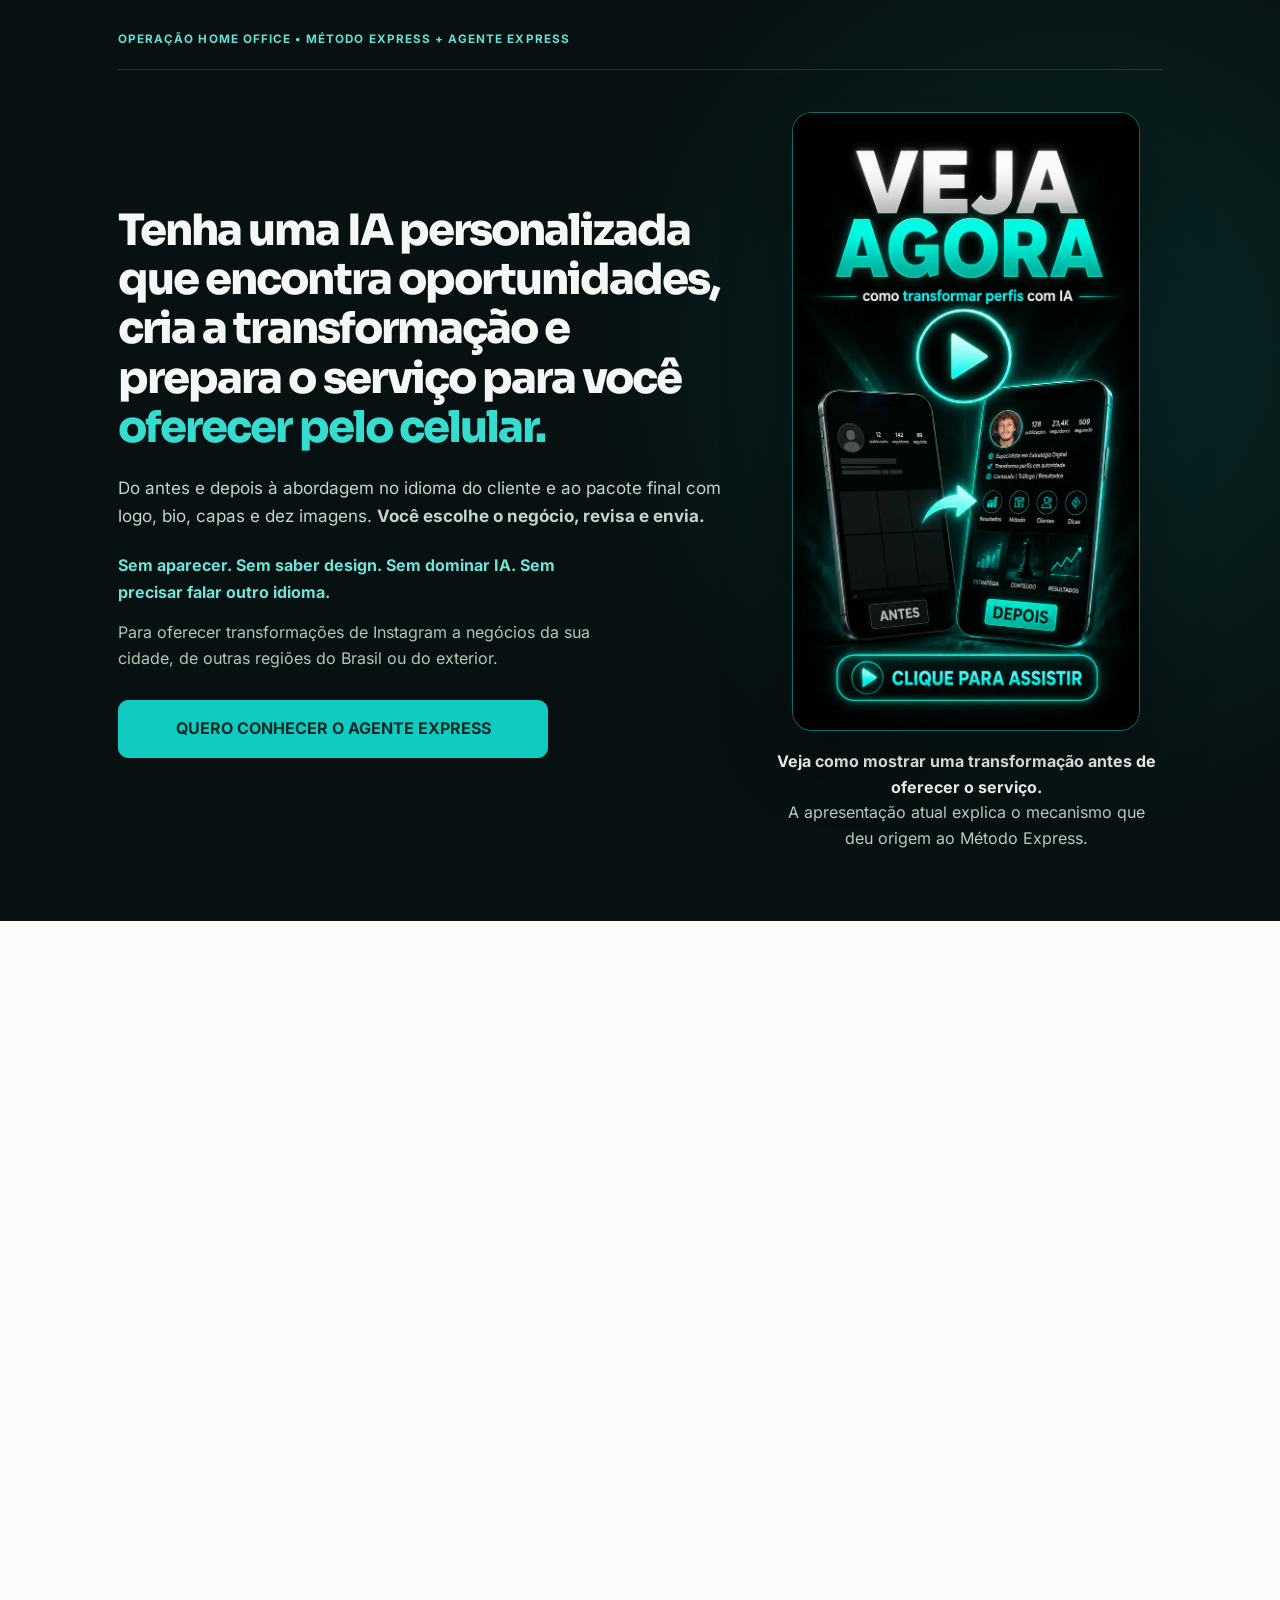
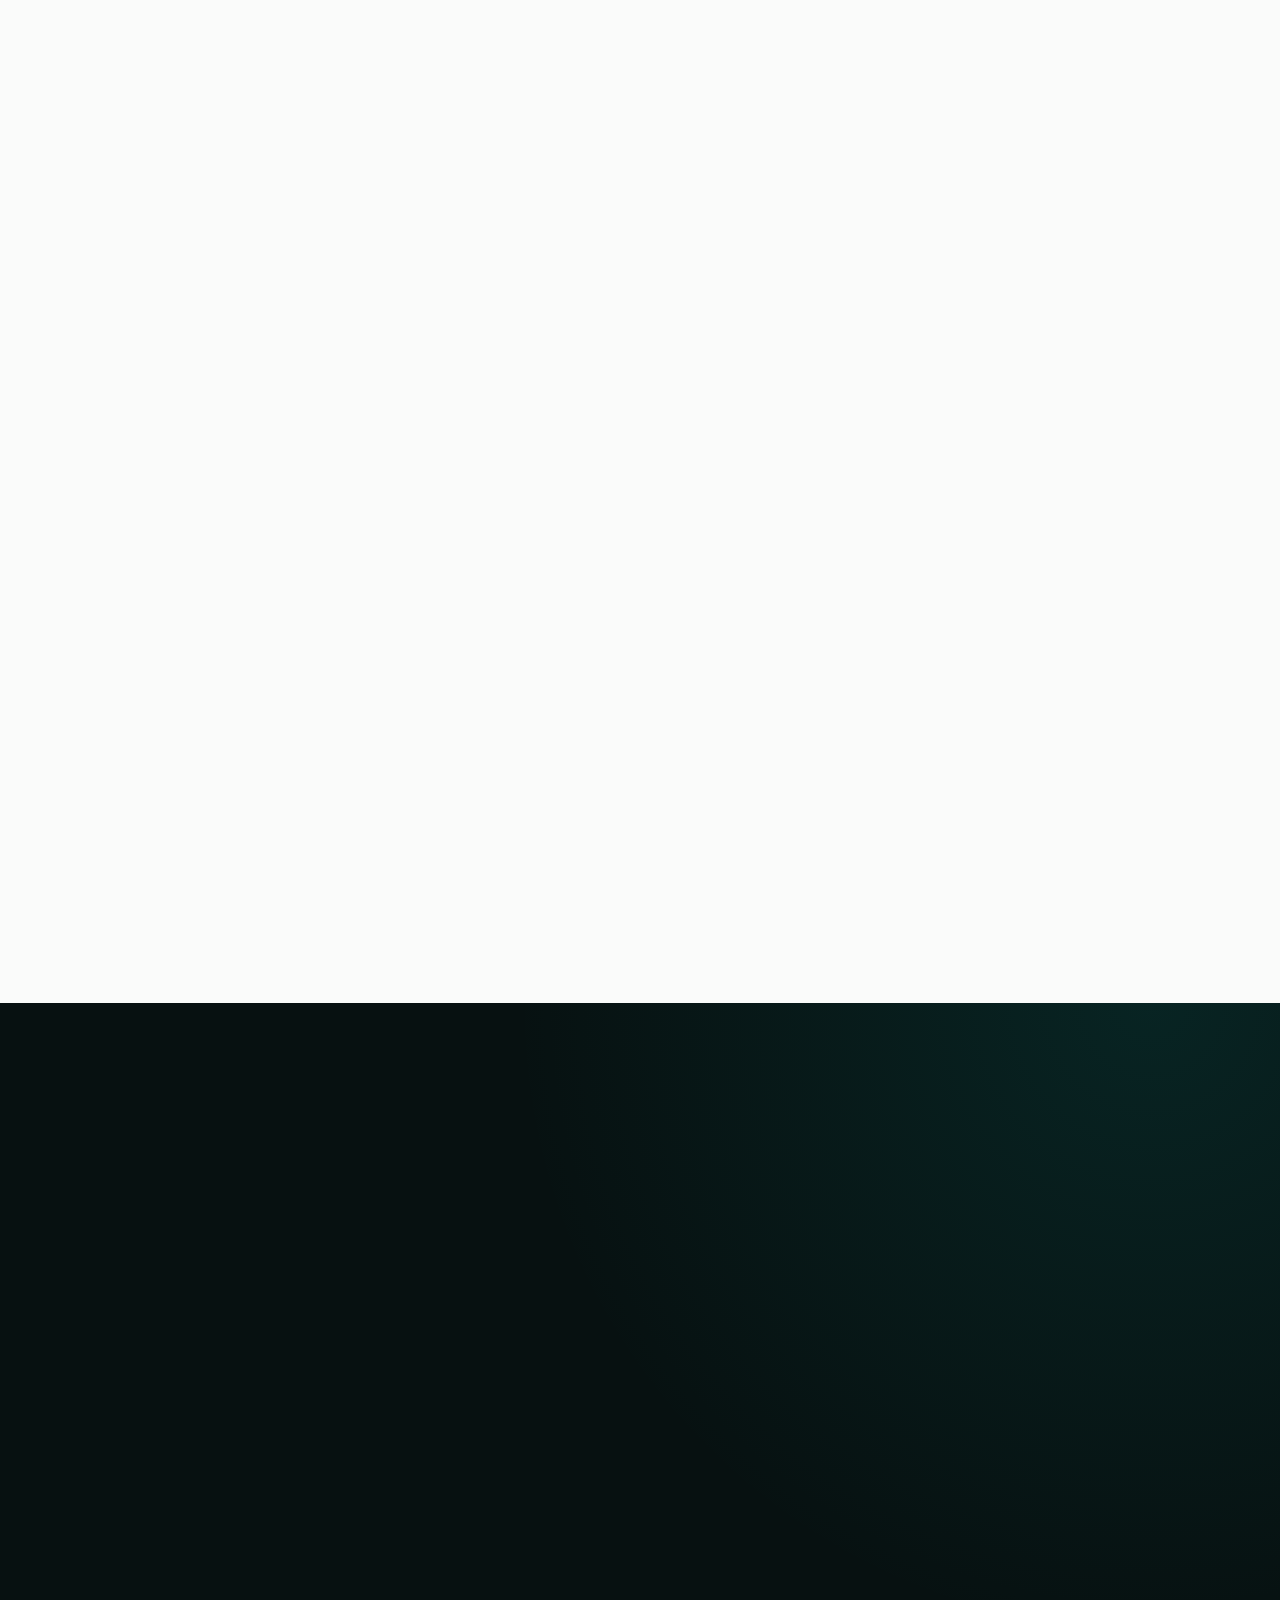
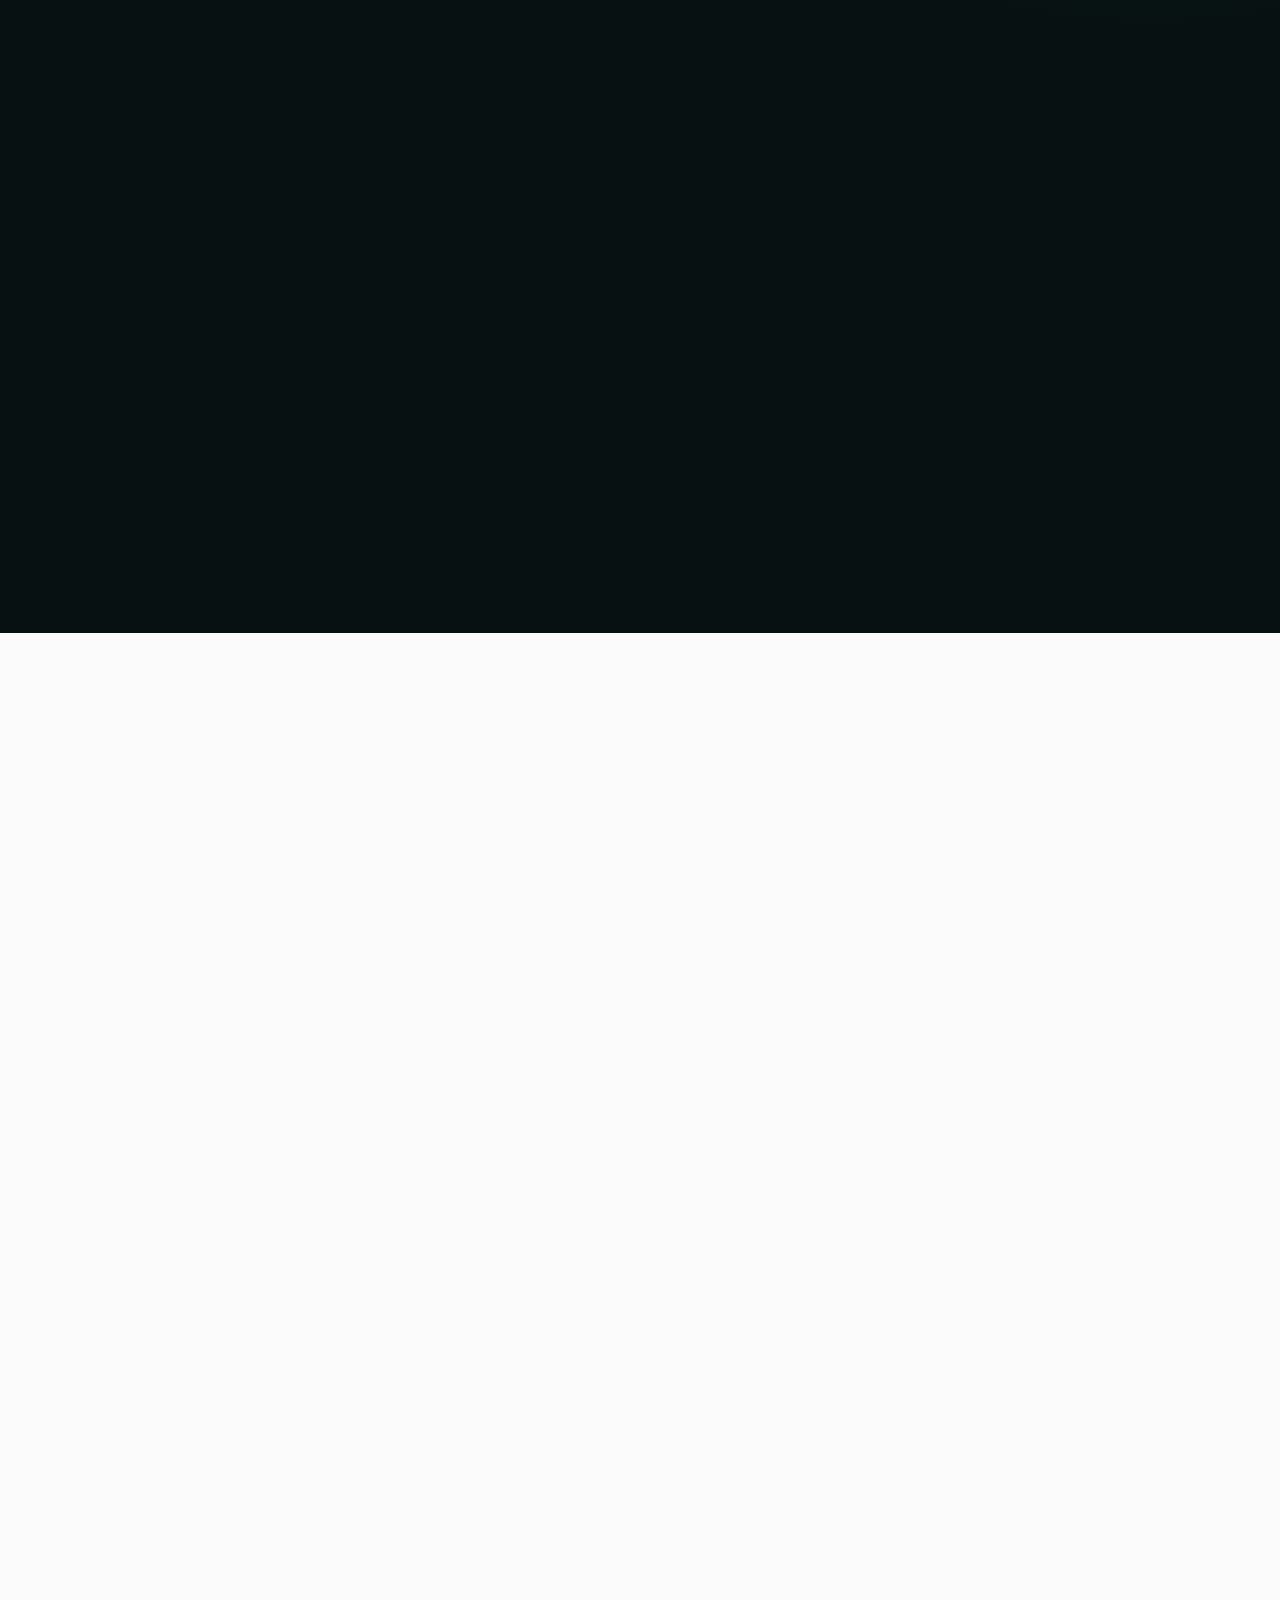
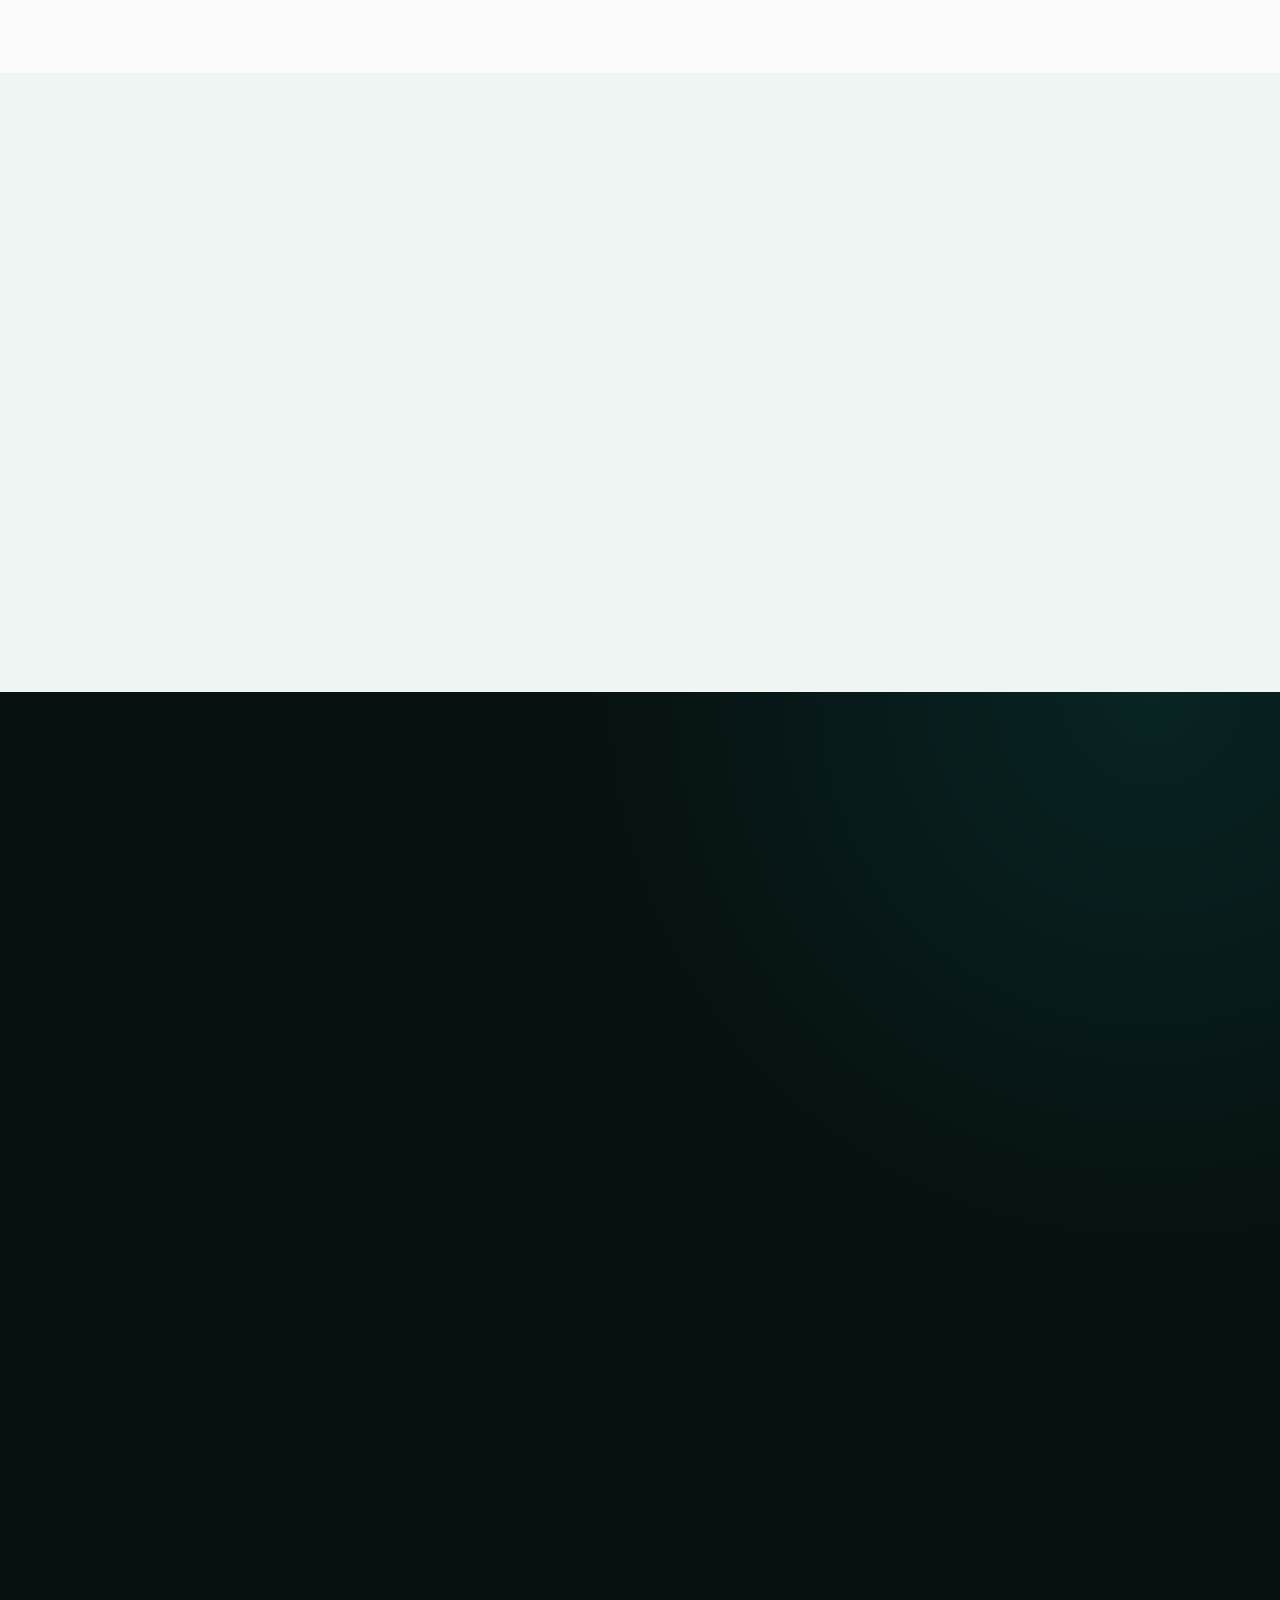
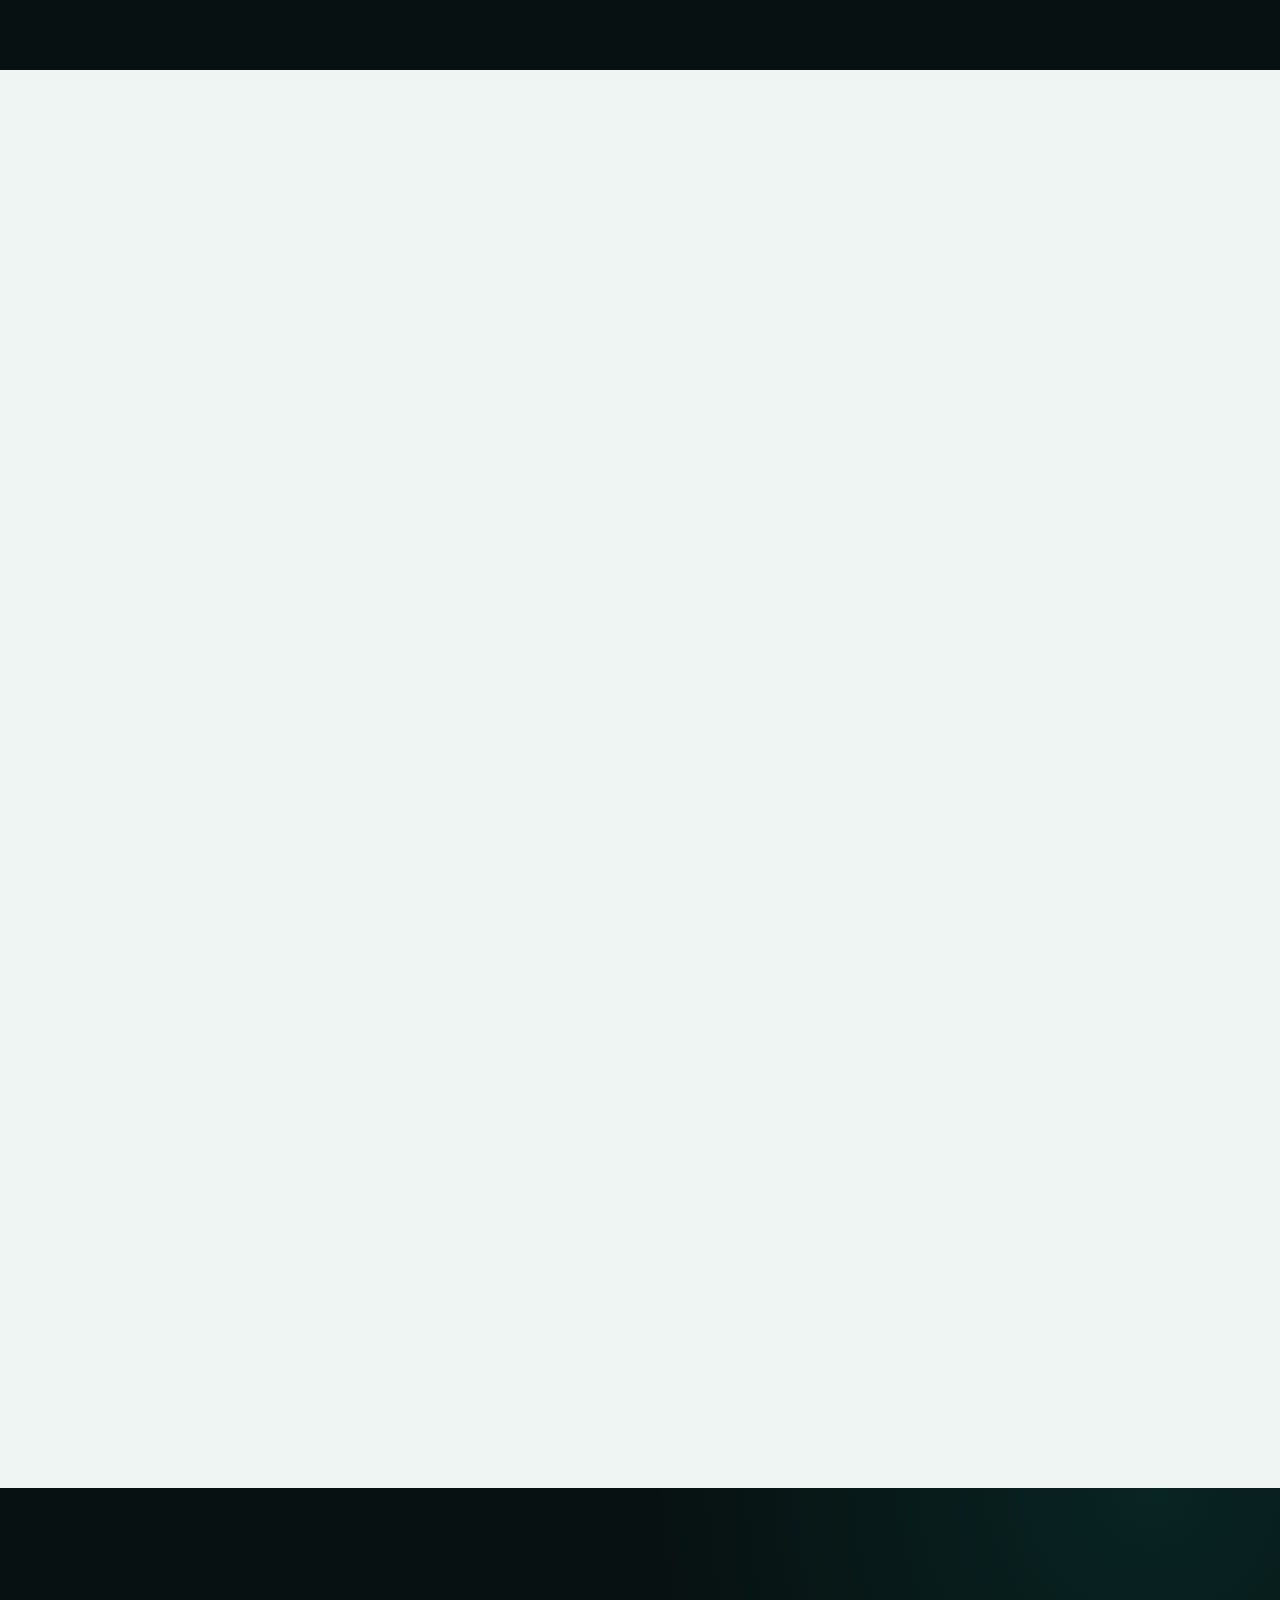
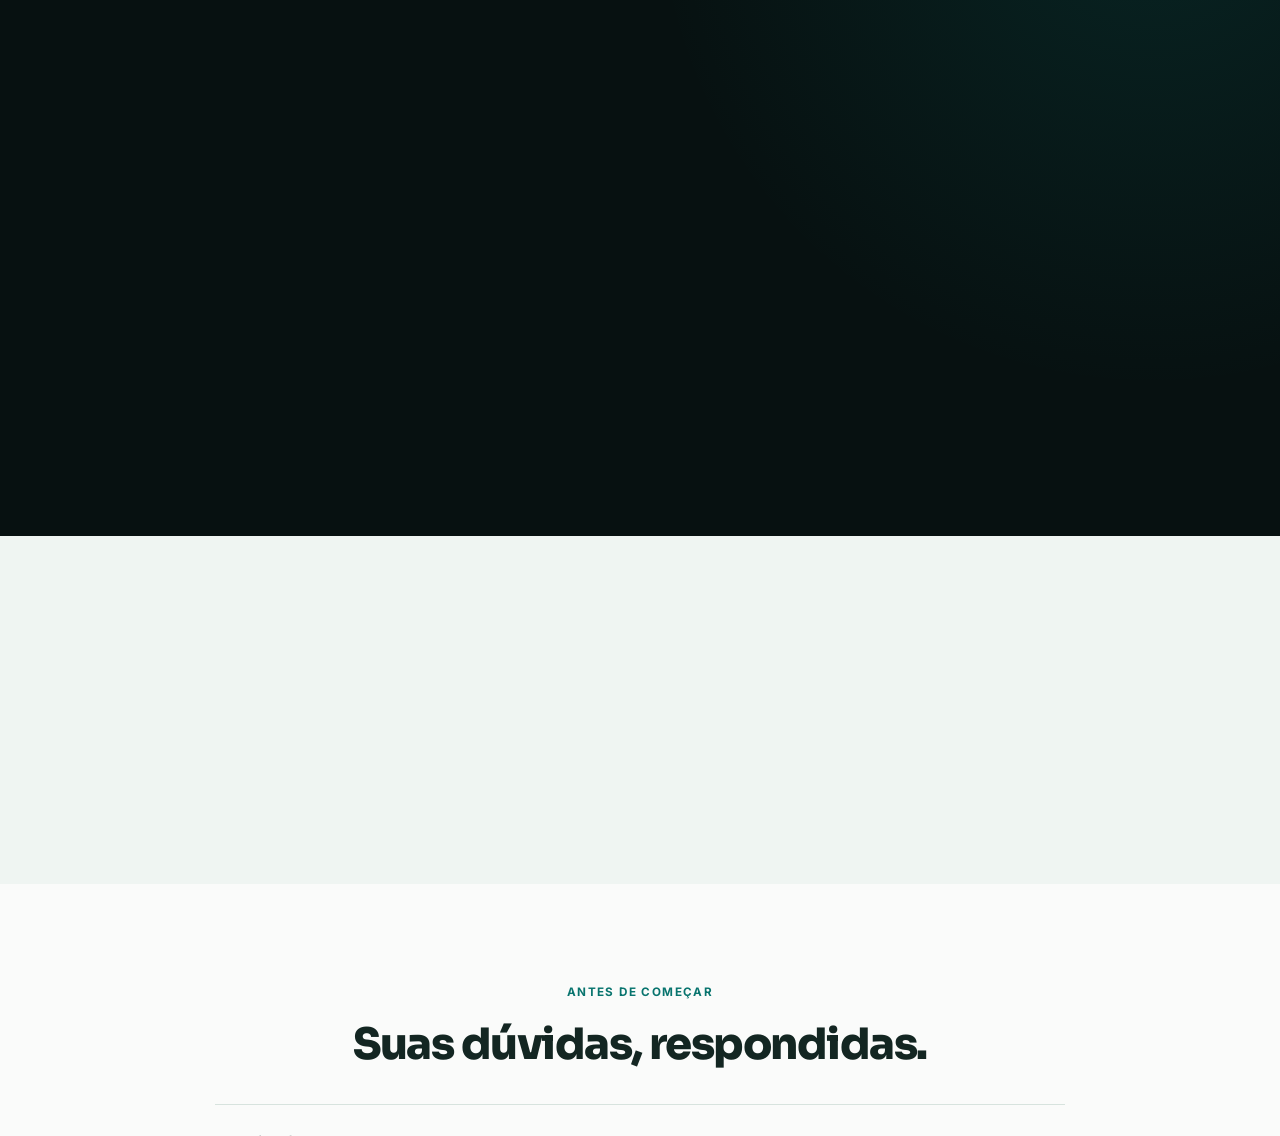
==== commit 53b43499: "fix: improve mobile LCP critical path" ====
--- a/index.html
+++ b/index.html
@@ -28,7 +28,7 @@
   <link rel="apple-touch-icon" sizes="512x512" href="assets/images/favicon.png">
   <link rel="preload" href="assets/fonts/inter-var.woff2" as="font" type="font/woff2" crossorigin>
   <link rel="preload" href="assets/fonts/sora-var.woff2" as="font" type="font/woff2" crossorigin>
-  <link rel="preload" href="assets/images/vsl-poster.webp" as="image" type="image/webp" fetchpriority="high">
+  <link rel="preload" href="assets/images/vsl-poster.webp" as="image" type="image/webp" fetchpriority="high" media="(min-width: 900px)">
 
   <style>
     @font-face{font-family:'Inter';font-style:normal;font-weight:400 700;font-display:swap;src:url('assets/fonts/inter-var.woff2') format('woff2')}
@@ -45,6 +45,7 @@
     .hero :focus-visible,.section-dark :focus-visible{outline-color:var(--teal)}
     .container{width:100%;max-width:var(--container);margin:0 auto;padding:0 20px}
     .section{padding:64px 0}
+    main>.section:not(#faq){content-visibility:auto;contain-intrinsic-size:auto 900px}
     .section-light{background:var(--light)}
     .section-alt{background:var(--light-alt)}
     .section-dark{color:var(--white);background:radial-gradient(circle at 90% 0,rgba(15,203,192,.1),transparent 38%),var(--dark)}
@@ -352,7 +353,7 @@
           <div class="vsl-wrap">
             <div class="vsl-player" id="vslPlayer">
               <a class="vsl-launch" id="vslStartOverlay" href="https://www.youtube.com/watch?v=fIDX2aD1TdQ" aria-label="Assistir à apresentação do Método Express no YouTube">
-                <img src="assets/images/vsl-poster.webp" alt="Thumbnail oficial da apresentação em vídeo do Método Express" width="720" height="1279" loading="eager" fetchpriority="high" decoding="async">
+                <img src="assets/images/vsl-poster.webp" alt="Thumbnail oficial da apresentação em vídeo do Método Express" width="720" height="1279" loading="eager" fetchpriority="low" decoding="async">
               </a>
             </div>
           </div>
